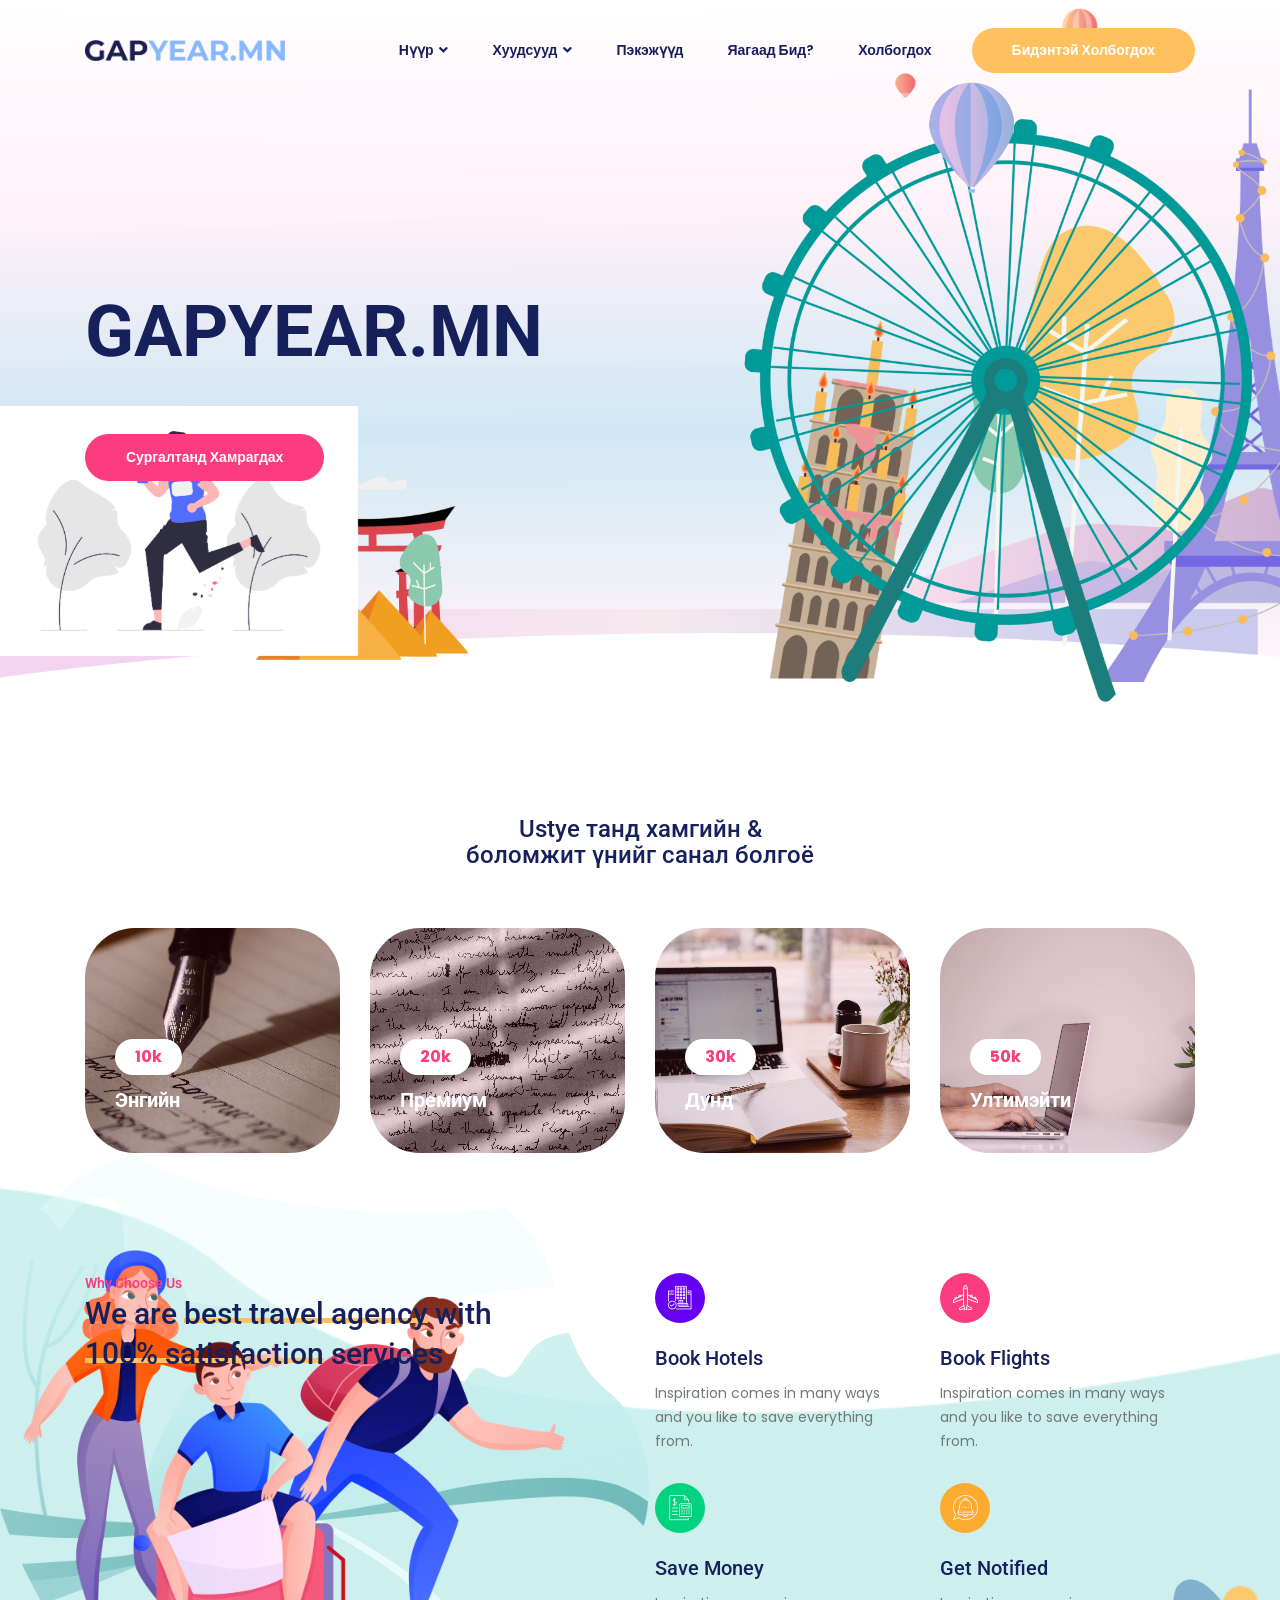
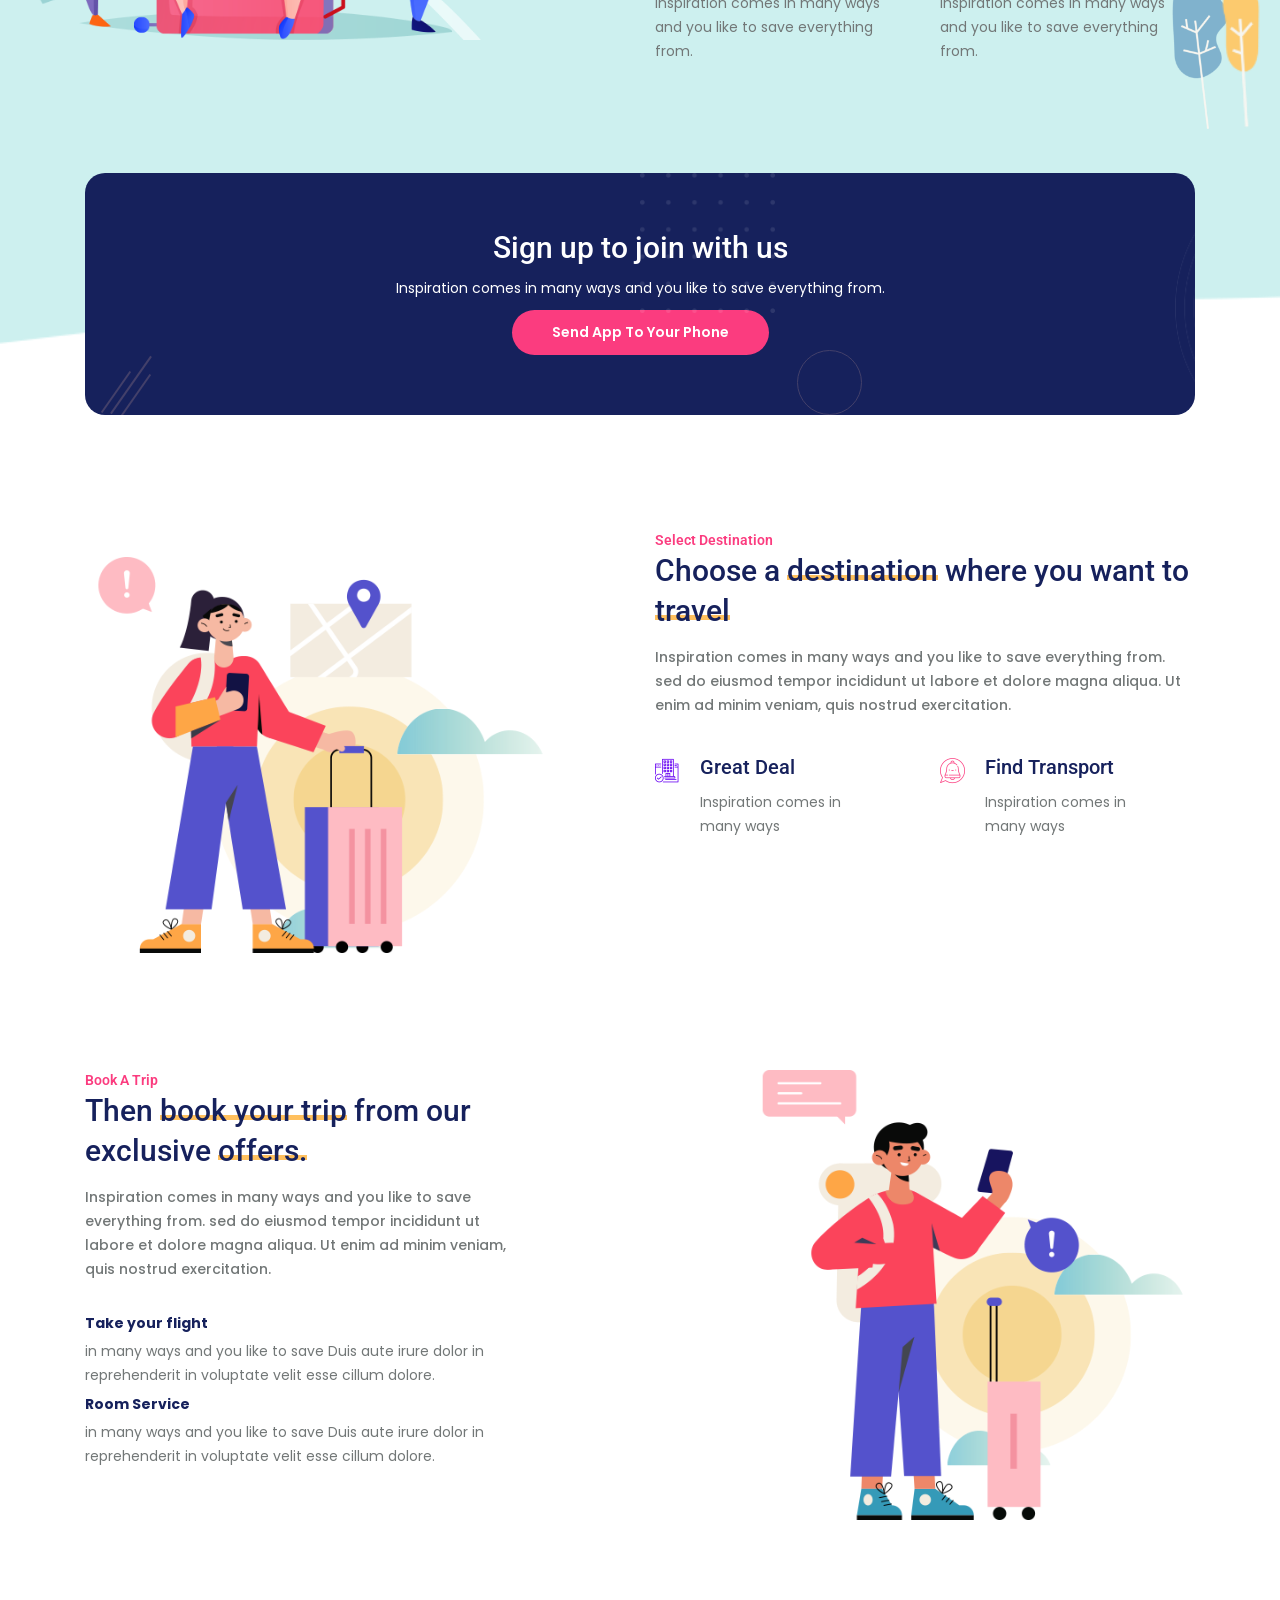
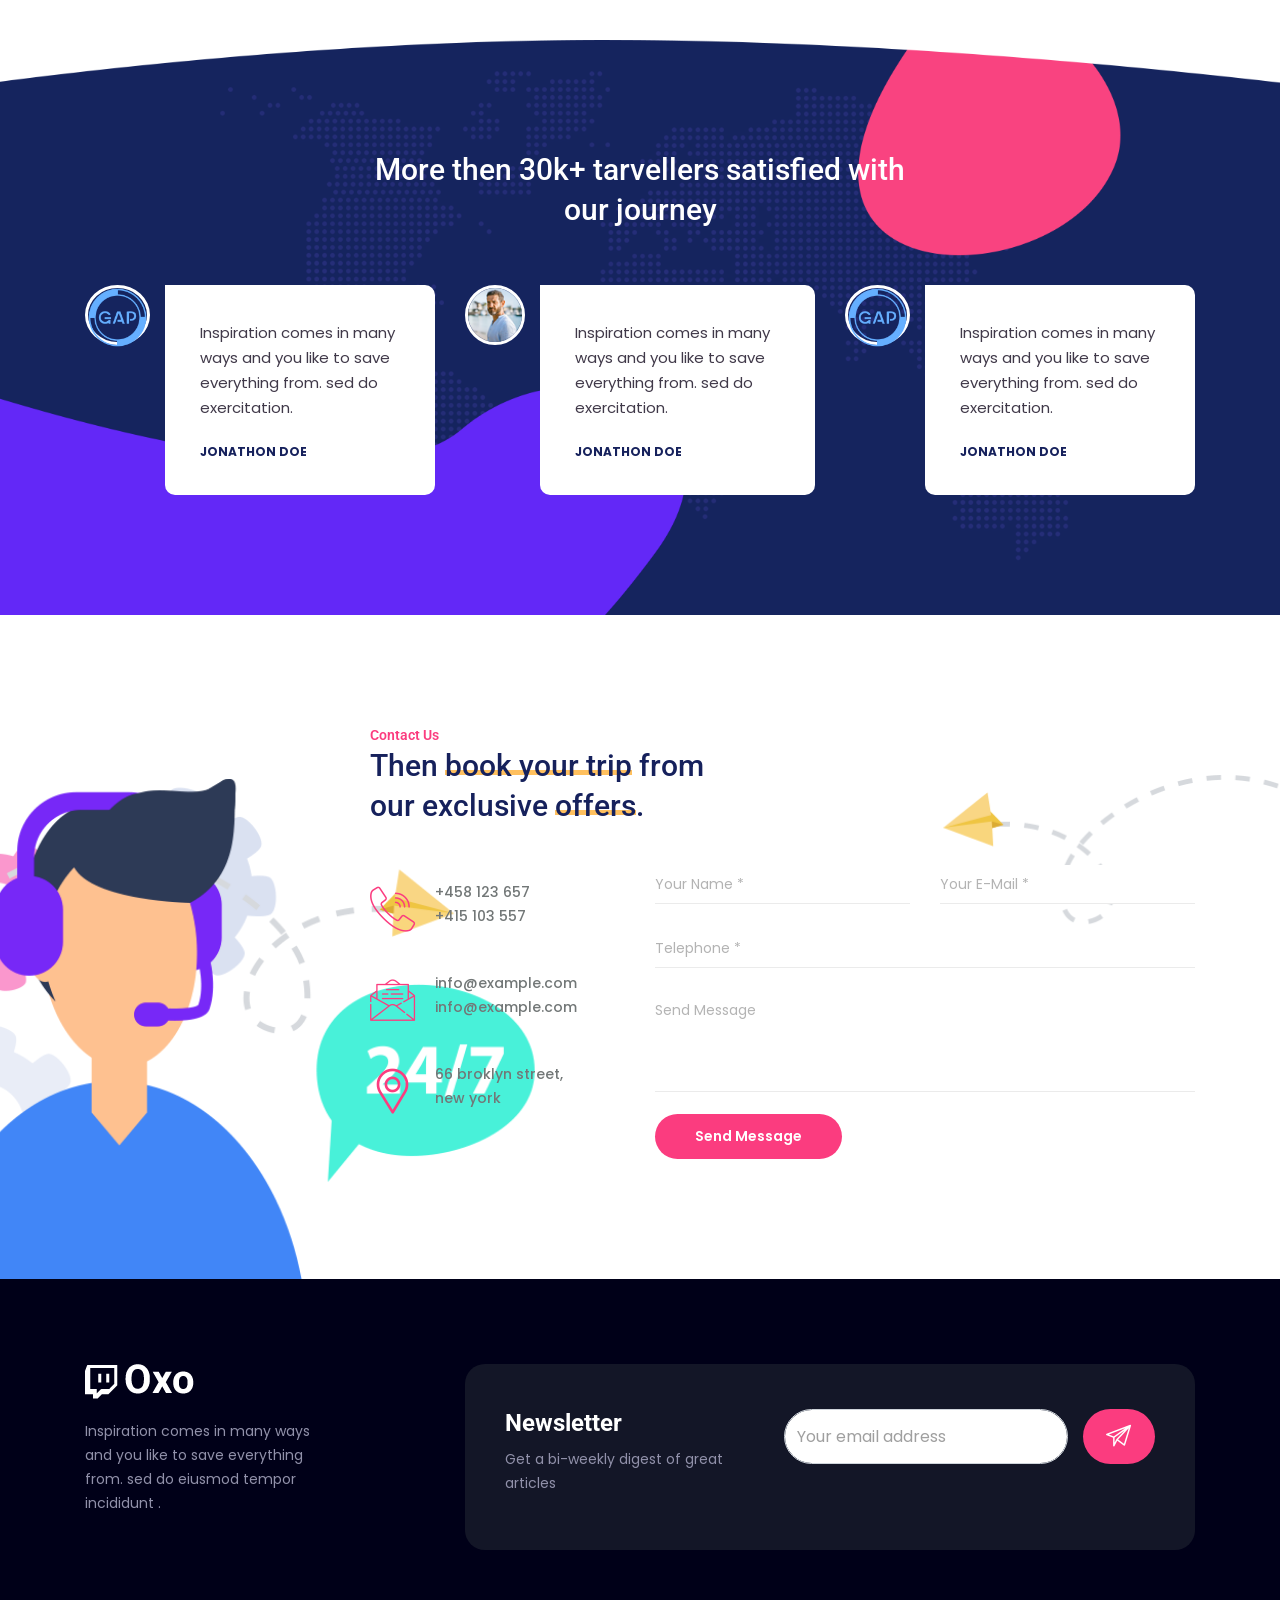
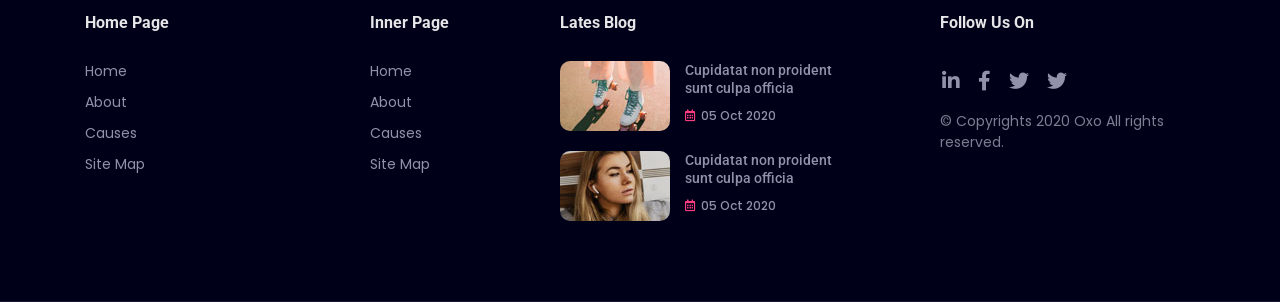
==== index.html @ 6118e688 "first" ====
<!DOCTYPE html>
<html lang="en">

<head>
    <meta charset="UTF-8">
    <meta name="viewport" content="width=device-width, initial-scale=1.0">
    <meta http-equiv="X-UA-Compatible" content="IE=edge" />
    <meta http-equiv="X-UA-Compatible" content="ie=edge">
    <title>GAP - GAPYEAR.MN</title>
    <!-- favicon -->
    <link rel=icon href=favicon.ico sizes="20x20" type="image/png">
    <!-- animate -->
    <link rel="stylesheet" href="assets/css/animate.css">
    <!-- bootstrap -->
    <link rel="stylesheet" href="assets/css/bootstrap.min.css">
    <!-- magnific popup -->
    <link rel="stylesheet" href="assets/css/magnific-popup.css">
    <!-- owl carousel -->
    <link rel="stylesheet" href="assets/css/owl.carousel.min.css">
    <!-- fontawesome -->
    <link rel="stylesheet" href="assets/css/font-awesome.min.css">
    <!-- flaticon -->
    <link rel="stylesheet" href="assets/css/flaticon.css">
    <!-- Hover CSS -->
    <link rel="stylesheet" href="assets/css/hover-min.css">
    <!-- Main Stylesheet -->
    <link rel="stylesheet" href="assets/css/style.css">
    <!-- responsive Stylesheet -->
    <link rel="stylesheet" href="assets/css/responsive.css">

</head>

<body>
    <!-- preloader area start -->
    <div class="preloader" id="preloader">
        <div class="preloader-inner">
            <div></div>
            <hr/>
        </div>
    </div>
    <!-- preloader area end -->
    <div class="header-style-01">
        <!-- support bar area end -->
        <nav class="navbar navbar-area navbar-expand-lg nav-style-02">
            <div class="container nav-container political-02">
                <div class="responsive-mobile-menu">
                    <div class="logo-wrapper">
                        <a href="index.html" class="logo">
                            <img src="assets/img/logo.png" alt="">
                        </a>
                    </div>
                    <button class="navbar-toggler" type="button" data-toggle="collapse" data-target="#bizcoxx_main_menu" aria-expanded="false" aria-label="Toggle navigation">
                        <span class="navbar-toggler-icon"></span>
                    </button>
                </div>
                <div class="collapse navbar-collapse" id="bizcoxx_main_menu">
                    <ul class="navbar-nav">
                        <li class="menu-item-has-children current-menu-item">
                            <a href="#">Нүүр</a>
                            <ul class="sub-menu">
                                <li><a href="index.html">Home 01</a></li>
                                <li><a href="index-2.html">Home 02</a></li>
                                <li><a href="index-3.html">Home 03</a></li>
                                <li><a href="index-4.html">Home 04</a></li>
                                <li><a href="index-5.html">Home 05</a></li>
                                <li><a href="index-6.html">Home 06</a></li>
                                <li><a href="index-7.html">Home 07</a></li>
                                <li><a href="index-8.html">Home 08</a></li>
                                <li><a href="index-9.html">Home 09</a></li>
                                <li><a href="index-10.html">Home 10</a></li>
                                <li><a href="index-11.html">Home 11</a></li>
                            </ul>
                        </li>
                        <li class="menu-item-has-children">
                            <a href="#">Хуудсууд</a>
                            <ul class="sub-menu">
                                <li><a href="about.html">Бидний тухай</a></li>
                                <li><a href="contact.html">Холбогдох</a></li>
                                <li><a href="service.html">Үйлчилгээ</a></li>
                                <li><a href="how-it-work.html">Яаж ажилладаг?</a></li>
                                <li><a href="faq.html">Асуултууд</a></li>
                                <li><a href="coming-soon.html">Тун удахгүй</a></li>
                            </ul>
                        </li>
                        <li><a href="#packages">Пэкэжүүд</a></li>
                        <li><a href="#why">Яагаад бид?</a></li>
                        <li><a href="#contact">Холбогдох</a></li>
                    </ul>
                </div>
                <div class="nav-right-content">
                    <div class="btn-wrapper">
                        <a href="#" class="boxed-btn reverse-color">Бидэнтэй холбогдох</a>
                    </div>
                </div>
            </div>
        </nav>
        <!-- navbar area end -->
    </div>
    <div class="header-area header-bg" style="background-image:url(assets/img/header-slider/01.png);">
        <div class="bg-img" style="background-image:url(assets/img/balloon/bike.png);"></div>
        <div class="bg-img-02" style="background-image:url(assets/img/balloon/balloon.png);"></div>
        <div class="bg-img-03" style="background-image:url(assets/img/balloon/balloon-03.png);"></div>
        <div class="bg-img-04" style="background-image:url(assets/img/balloon/balloon-02.png);"></div>
        <div class="bg-img-05" style="background-image:url(assets/img/leaf/leaf-01.png);"></div>
        <div class="bg-img-06" style="background-image:url(assets/img/leaf/leaf-02.png);"></div>
        <div class="bg-img-07" style="background-image:url(assets/img/leaf/leaf-04.png);"></div>
        <div class="bg-img-08" style="background-image:url(assets/img/leaf/leaf-03.png);"></div>
        <div class="bg-img-09" style="background-image:url(assets/img/leaf/leaf-05.png);"></div>
        <div class="bg-img-10" style="background-image:url(assets/img/leaf/leaf-06.png);"></div>
        <div class="bg-img-11" style="background-image:url(assets/img/balloon/cercle.png);"></div>
        <div class="container">
            <div class="row">
                <div class="col-lg-5">
                    <div class="header-inner">
                        <!-- header inner -->
                        <h1 class="title"> GAPYEAR.MN </h1>
                        <div class="btn-wrapper  desktop-left padding-top-30">
                            <a href="#" class="boxed-btn">Сургалтанд хамрагдах</a>
                        </div>
                    </div>
                    <!-- //.header inner -->
                </div>
            </div>
        </div>
    </div>
    <div id="packages" class="header-bottom-area padding-top-110">
        <div class="container">
            <div class="row justify-content-center">
                <div class="col-lg-4">
                    <div class="section-title desktop-center margin-bottom-60">
                        <span class="sub-title">  </span>
                        <h3 class="t    itle">Ustye <span>танд хамгийн</span> & боломжит  <span>үнийг</span> санал болгоё </h3>
                    </div>
                </div>
            </div>
            <div class="row">
                <div class="col-lg-3 col-md-6">
                    <div class="single-package-item water-effect bg-image" style="background-image: url(assets/img/package/01.jpg);">
                        <div class="content">
                            <div class="btn-wrapper">
                                <a href="#" class="boxed-btn">10k</a>
                            </div>
                            <h4 class="title"><a href="#">Энгийн</a></h4>
                        </div>
                    </div>
                </div>
                <div class="col-lg-3 col-md-6">
                    <div class="single-package-item water-effect bg-image" style="background-image: url(assets/img/package/02.jpg);">
                        <div class="content">
                            <div class="btn-wrapper">
                                <a href="#" class="boxed-btn">20k</a>
                            </div>
                            <h4 class="title"><a href="#">Премиум</a></h4>
                        </div>
                    </div>
                </div>
                <div class="col-lg-3 col-md-6">
                    <div class="single-package-item water-effect bg-image" style="background-image: url(assets/img/package/03.jpg);">
                        <div class="content">
                            <div class="btn-wrapper">
                                <a href="#" class="boxed-btn">30k</a>
                            </div>
                            <h4 class="title"><a href="#">Дунд</a></h4>
                        </div>
                    </div>
                </div>
                <div class="col-lg-3 col-md-6">
                    <div class="single-package-item water-effect bg-image" style="background-image: url(assets/img/package/04.jpg);">
                        <div class="content">
                            <div class="btn-wrapper">
                                <a href="#" class="boxed-btn">50k</a>
                            </div>
                            <h4 class="title"><a href="#">Ултимэйти</a></h4>
                        </div>
                    </div>
                </div>
            </div>
        </div>
    </div>
    <!-- Why Choose Us -->
    <div id="why" class="choose-us-area bg-image padding-top-90" style="background-image: url(assets/img/choose/bg.png);">
        <div class="bg-img" style="background-image: url(assets/img/choose/01.png);"></div>
        <div class="bg-img-02" style="background-image: url(assets/img/leaf/leaf-01.png);"></div>
        <div class="bg-img-03" style="background-image: url(assets/img/leaf/leaf-02.png);"></div>
        <div class="container">
            <div class="row">
                <div class="col-lg-5">
                    <div class="section-title padding-bottom-25">
                        <span class="sub-title">Why Choose Us</span>
                        <h4 class="title">We are <span>best travel agency</span> with <span>100% satisfaction</span> services </h4>
                    </div>
                </div>
                <div class="col-lg-6 offset-lg-1">
                    <div class="row">
                        <div class="col-lg-6 col-md-6 col-sm-6">
                            <div class="choose-single-item margin-bottom-30">
                                <div class="icon">
                                    <i class="flaticon-hotel"></i>
                                </div>
                                <div class="content">
                                    <h4 class="title">
                                        <a href="">Book Hotels</a>
                                    </h4>
                                    <p>Inspiration comes in many ways and you like to save everything from. </p>
                                </div>
                            </div>
                        </div>
                        <div class="col-lg-6 col-md-6 col-sm-6">
                            <div class="choose-single-item margin-bottom-30">
                                <div class="icon style-01">
                                    <i class="flaticon-plane"></i>
                                </div>
                                <div class="content">
                                    <h4 class="title">
                                        <a href="">Book Flights</a>
                                    </h4>
                                    <p>Inspiration comes in many ways and you like to save everything from. </p>
                                </div>
                            </div>
                        </div>
                        <div class="col-lg-6 col-md-6 col-sm-6">
                            <div class="choose-single-item margin-bottom-30">
                                <div class="icon style-02">
                                    <i class="flaticon-accounting"></i>
                                </div>
                                <div class="content">
                                    <h4 class="title">
                                        <a href="">Save Money</a>
                                    </h4>
                                    <p>Inspiration comes in many ways and you like to save everything from. </p>
                                </div>
                            </div>
                        </div>
                        <div class="col-lg-6 col-md-6 col-sm-6">
                            <div class="choose-single-item margin-bottom-30">
                                <div class="icon style-03">
                                    <i class="flaticon-notification"></i>
                                </div>
                                <div class="content">
                                    <h4 class="title">
                                        <a href="">Get Notified</a>
                                    </h4>
                                    <p>Inspiration comes in many ways and you like to save everything from. </p>
                                </div>
                            </div>
                        </div>
                    </div>
                </div>
            </div>
        </div>
        <div class="call-to-action-area padding-top-80 bg-image">
            <div class="container">
                <div class="row">
                    <div class="col-lg-12 col-md-12">
                        <div class="call-to-action-inner">
                            <div class="line-area">
                                <span class="line-one"></span>
                                <span class="line-two"></span>
                                <span class="line-three"></span>
                            </div>
                            <span class="bubble"></span>
                            <div class="action-bg-img" style="background-image: url(assets/img/call-to-action/animation/dot.png);"></div>
                            <div class="action-bg-img-02" style="background-image: url(assets/img/call-to-action/animation/cricle.png);"></div>
                            <h2 class="title">Sign up to join with us</h2>
                            <p class="subtitle">Inspiration comes in many ways and you like to save everything from.</p>
                            <div class="btn-wrapper desktop-center">
                                <a href="#" class="boxed-btn">Send App to Your Phone</a>
                            </div>
                        </div>
                    </div>
                </div>
            </div>
        </div>
    </div>
    <!--Destination Us -->
    <div class="destination-area padding-bottom-90 padding-top-115">
        <div class="container">
            <div class="row">
                <div class="col-lg-5">
                    <div class="destination-img wow animate__animated animate__backInUp bg-image" data-parallax='{"x": 100, "y": 0}' style="background-image: url(assets/img/bg/01.png);"></div>
                </div>
                <div class="col-lg-6 offset-lg-1">
                    <div class="section-title padding-bottom-25">
                        <span class="sub-title">Select Destination</span>
                        <h4 class="title">Choose a <span>destination</span> where you want to <span>travel</span></h4>
                        <p>Inspiration comes in many ways and you like to save everything from. sed do eiusmod tempor incididunt ut labore et dolore magna aliqua. Ut enim ad minim veniam, quis nostrud exercitation.</p>
                    </div>
                    <div class="row">
                        <div class="col-lg-6 col-md-6 col-sm-6">
                            <div class="destination-single-item margin-bottom-30">
                                <div class="icon">
                                    <i class="flaticon-hotel"></i>
                                </div>
                                <div class="content">
                                    <h4 class="title">
                                        <a href="">Great Deal</a>
                                    </h4>
                                    <p>Inspiration comes in many ways</p>
                                </div>
                            </div>
                        </div>
                        <div class="col-lg-6 col-md-6 col-sm-6">
                            <div class="destination-single-item margin-bottom-30">
                                <div class="icon style-01">
                                    <i class="flaticon-notification"></i>
                                </div>
                                <div class="content">
                                    <h4 class="title">
                                        <a href="">Find Transport</a>
                                    </h4>
                                    <p>Inspiration comes in many ways</p>
                                </div>
                            </div>
                        </div>
                    </div>
                </div>
            </div>
        </div>
    </div>
    <!--Book A Trip-->
    <div class="trip-area padding-bottom-120">
        <div class="container">
            <div class="row">
                <div class="col-lg-5">
                    <div class="section-title padding-bottom-25">
                        <span class="sub-title">Book A Trip</span>
                        <h4 class="title">Then <span>book your trip</span> from our exclusive <span>offers.</span></h4>
                        <p>Inspiration comes in many ways and you like to save everything from. sed do eiusmod tempor incididunt ut labore et dolore magna aliqua. Ut enim ad minim veniam, quis nostrud exercitation.</p>
                    </div>
                    <div class="content">
                        <h3 class="sub-title">Take your flight </h3>
                        <p>in many ways and you like to save Duis aute irure dolor in reprehenderit in voluptate velit esse cillum dolore.</p>
                        <h3 class="sub-title">Room Service</h3>
                        <p>in many ways and you like to save Duis aute irure dolor in reprehenderit in voluptate velit esse cillum dolore.</p>
                    </div>
                </div>
                <div class="col-lg-6 offset-lg-1">
                    <div class="trip-img wow animate__animated animate__backInDown bg-image" data-parallax='{"x": -100, "y": 0}' style="background-image: url(assets/img/bg/02.png);"></div>
                </div>
            </div>
        </div>
    </div>
    <!-- testimonial area start  -->
    <section class="testimonial-area bg-image padding-top-110 padding-bottom-120" style="background-image: url(assets/img/testimonial/01.png);">
        <div class="container">
            <div class="row justify-content-center">
                <div class="col-xl-6 col-lg-8">
                    <div class="section-title desktop-center white margin-bottom-55">
                        <h3 class="title">More then 30k+ tarvellers satisfied with our journey</h3>
                    </div>
                </div>
            </div>
            <div class="row">
                <div class="col-lg-12">
                    <div class="testimonial-carousel-area">
                        <div class="testimonial-carousel">
                            <div class="single-testimonial-item">
                                <div class="thumb bg-image">
                                    <img src="assets/img/testimonial/03.png" alt="">
                                </div>
                                <div class="content">
                                    <p class="description">Inspiration comes in many ways and you like to save everything from. sed do exercitation.</p>
                                    <div class="author-details">
                                        <div class="author-meta">
                                            <h4 class="title">Jonathon Doe</h4>
                                        </div>
                                    </div>
                                </div>
                            </div>
                            <div class="single-testimonial-item">
                                <div class="thumb bg-image">
                                    <img src="assets/img/testimonial/04.png" alt="">
                                </div>
                                <div class="content">
                                    <p class="description">Inspiration comes in many ways and you like to save everything from. sed do exercitation.</p>
                                    <div class="author-details">
                                        <div class="author-meta">
                                            <h4 class="title">Jonathon Doe</h4>
                                        </div>
                                    </div>
                                </div>
                            </div>
                            <div class="single-testimonial-item">
                                <div class="thumb bg-image">
                                    <img src="assets/img/testimonial/05.png" alt="">
                                </div>
                                <div class="content">
                                    <p class="description">Inspiration comes in many ways and you like to save everything from. sed do exercitation.</p>
                                    <div class="author-details">
                                        <div class="author-meta">
                                            <h4 class="title">Jonathon Doe</h4>
                                        </div>
                                    </div>
                                </div>
                            </div>
                            <div class="single-testimonial-item">
                                <div class="thumb bg-image">
                                    <img src="assets/img/testimonial/04.png" alt="">
                                </div>
                                <div class="content">
                                    <p class="description">Inspiration comes in many ways and you like to save everything from. sed do exercitation.</p>
                                    <div class="author-details">
                                        <div class="author-meta">
                                            <h4 class="title">Jonathon Doe</h4>
                                        </div>
                                    </div>
                                </div>
                            </div>
                        </div>
                    </div>
                </div>
            </div>
        </div>
    </section>
    <!-- testimonial area end -->
    <!-- Contact Area -->
    <div id="contact" class="contact-area padding-bottom-120 padding-top-110">
        <div class="bg-image" data-parallax='{"x": -50, "y": 0}' style="background-image: url(assets/img/contact/01.png);"></div>
        <div class="bg-image-02" data-parallax='{"x": 50, "y": 0}' style="background-image: url(assets/img/contact/02.png);"></div>
        <div class="container">
            <div class="row">
                <div class="col-lg-4 offset-lg-3">
                    <div class="section-title padding-bottom-25">
                        <span class="sub-title">Contact Us</span>
                        <h4 class="title">Then <span>book your trip</span> from our exclusive <span>offers</span>. </h4>
                    </div>
                </div>
            </div>
            <div class="row">
                <div class="col-lg-3 offset-lg-3 col-md-4">
                    <div class="content-area">
                        <div class="single-contact-item">
                            <div class="icon">
                                <i class="flaticon-call"></i>
                            </div>
                            <div class="content">
                                <p class="details">+458 123 657 <br> +415 103 557</p>
                            </div>
                        </div>
                        <div class="single-contact-item">
                            <div class="icon">
                                <i class="flaticon-open"></i>
                            </div>
                            <div class="content">
                                <p class="details">info@example.com <br> info@example.com</p>
                            </div>
                        </div>
                        <div class="single-contact-item">
                            <div class="icon">
                                <i class="flaticon-placeholder"></i>
                            </div>
                            <div class="content">
                                <p class="details">66 broklyn street, <br> new york</p>
                            </div>
                        </div>
                    </div>
                </div>
                <div class="col-lg-6 col-md-8">
                    <div class="contact-form">
                        <form action="contact.php" id="contact_page_form" class="contact-page-form style-01" method="post">
                            <div class="row">
                                <div class="col-md-6">
                                    <div class="form-group">
                                        <input type="text" name="name" placeholder="Your Name *" class="form-control" required="" aria-required="true">
                                    </div>
                                </div>
                                <div class="col-md-6">
                                    <div class="form-group">
                                        <input type="text" name="email" placeholder="Your E-Mail *" class="form-control" required="" aria-required="true">
                                    </div>
                                </div>
                                <div class="col-md-12">
                                    <div class="form-group">
                                        <input type="text" name="phone" placeholder="Telephone *" class="form-control" required="" aria-required="true">
                                    </div>
                                </div>
                                <div class="col-md-12">
                                    <div class="form-group">
                                        <textarea name="message" id="msg" cols="1" rows="4" placeholder="Send Message"></textarea>
                                    </div>
                                </div>
                                <div class="col-md-12">
                                    <div class="btn-wrapper">
                                        <input type="submit" value="Send Message" class="boxed-btn">
                                    </div>
                                </div>
                            </div>
                        </form>
                    </div>
                </div>
            </div>
        </div>
    </div>
    <!-- footer area start -->
    <footer class="footer-area">
        <div class="footer-top bg-black bg-image padding-top-85 padding-bottom-50">
            <div class="container">
                <div class="footer-top-border padding-bottom-30">
                    <div class="row">
                        <div class="col-lg-3 col-md-4">
                            <div class="footer-widget widget">
                                <div class="about_us_widget">
                                    <a href="index.html" class="footer-logo"> <img src="assets/img/logo-02.png" alt="footer logo"></a>
                                    <p>Inspiration comes in many ways and you like to save everything from. sed do eiusmod tempor incididunt .</p>
                                </div>
                            </div>
                        </div>
                        <div class="col-lg-8 offset-lg-1 col-md-8">
                            <div class="footer-widget widget widget_subscribe">
                                <div class="header-content">
                                    <h4 class="title">Newsletter</h4>
                                    <p>Get a bi-weekly digest of great articles</p>
                                </div>
                                <form class="subscribe-form" action="index.html">
                                    <div class="form-group">
                                        <input type="text" class="form-control" placeholder="Your email address">
                                    </div>
                                    <button type="submit" class="submit-btn"><i class="flaticon-send"></i></button>
                                </form>
                            </div>
                        </div>
                    </div>
                </div>
                <div class="row">
                    <div class="col-lg-3 col-md-6 col-sm-6">
                        <div class="footer-widget widget widget_nav_menu">
                            <h4 class="widget-title">Home Page</h4>
                            <ul>
                                <li><a href="#">Home</a></li>
                                <li><a href="#">About</a></li>
                                <li><a href="#">Causes</a></li>
                                <li><a href="#">Site Map</a></li>
                            </ul>
                        </div>
                    </div>
                    <div class="col-lg-2 col-md-6 col-sm-6">
                        <div class="footer-widget widget widget_nav_menu">
                            <h4 class="widget-title">inner Page</h4>
                            <ul>
                                <li><a href="#">Home</a></li>
                                <li><a href="#">About</a></li>
                                <li><a href="#">Causes</a></li>
                                <li><a href="#">Site Map</a></li>
                            </ul>
                        </div>
                    </div>
                    <div class="col-lg-4 col-md-6 col-sm-6">
                        <div class="footer-widget widget widget_nav_menu">
                            <h4 class="widget-title">Lates Blog</h4>
                            <ul class="recent_post_item">
                                <li class="single-recent-post-item">
                                    <div class="thumb">
                                        <img src="assets/img/popular-post/01.jpg" alt="recent post">
                                    </div>
                                    <div class="content">
                                        <h4 class="title"><a href="#">Cupidatat non proident sunt culpa officia</a></h4>
                                        <span class="time"><i class="far fa-calendar-alt"></i>05 Oct 2020</span>
                                    </div>
                                </li>
                                <li class="single-recent-post-item">
                                    <div class="thumb">
                                        <img src="assets/img/popular-post/02.jpg" alt="recent post">
                                    </div>
                                    <div class="content">
                                        <h4 class="title"><a href="#">Cupidatat non proident sunt culpa officia</a></h4>
                                        <span class="time"><i class="far fa-calendar-alt"></i>05 Oct 2020</span>
                                    </div>
                                </li>
                            </ul>
                        </div>
                    </div>
                    <div class="col-lg-3 col-md-6 col-sm-6">
                        <div class="footer-widget widget widget_nav_menu">
                            <h4 class="widget-title">Follow us on</h4>
                            <ul class="social_share margin-top-20">
                                <li><a href="#"><i class="fab fa-linkedin-in"></i></a></li>
                                <li><a href="#"><i class="fab fa-facebook-f"></i></a></li>
                                <li><a href="#"><i class="fab fa-twitter"></i></a></li>
                                <li><a href="#"><i class="fab fa-twitter"></i></a></li>
                            </ul>
                            <div class="copyright-area-inner">
                                © Copyrights 2020 Oxo All rights reserved.
                            </div>
                        </div>
                    </div>
                </div>
            </div>
        </div>
    </footer>
    <!-- footer area end -->



    <!-- back to top area start -->
    <div class="back-to-top">
        <span class="back-top"><i class="fa fa-angle-up"></i></span>
    </div>
    <!-- back to top area end -->


    <!-- jquery -->
    <script src="assets/js/jquery-2.2.4.min.js"></script>
    <!-- bootstrap -->
    <script src="assets/js/bootstrap.min.js"></script>
    <!-- magnific popup -->
    <script src="assets/js/jquery.magnific-popup.js"></script>
    <!-- wow -->
    <script src="assets/js/wow.min.js"></script>
    <!-- owl carousel -->
    <script src="assets/js/owl.carousel.min.js"></script>
    <!-- waypoint -->
    <script src="assets/js/waypoints.min.js"></script>
    <!-- counterup -->
    <script src="assets/js/jquery.counterup.min.js"></script>
    <!-- Water effect -->
    <script src="assets/js/jquery.ripples-min.js"></script>
    <!-- imageloaded -->
    <script src="assets/js/imagesloaded.pkgd.min.js"></script>
    <!-- isotope -->
    <script src="assets/js/isotope.pkgd.min.js"></script>
    <!-- Parallax Js -->
    <script src="assets/js/parallax.js"></script>
    <!-- Mail Validation -->
    <script src="assets/js/mail-validation.js"></script>
    <!-- Contact js -->
    <script src="assets/js/contact.js"></script>
    <!-- main js -->
    <script src="assets/js/main.js"></script>

</body>

</html>
---- assets/css/flaticon.css ----
/*
  	Flaticon icon font: Flaticon
  	Creation date: 25/08/2019 15:18
  	*/
	
	@font-face {
	    font-family: "Flaticon";
	    src: url("../fonts/Flaticon.eot");
	    src: url("../fonts/Flaticon.eot?#iefix") format("embedded-opentype"), url("../fonts/Flaticon.woff2") format("woff2"), url("../fonts/Flaticon.woff") format("woff"), url("../fonts/Flaticon.ttf") format("truetype"), url("../fonts/Flaticon.svg#Flaticon") format("svg");
	    font-weight: normal;
	    font-style: normal;
	}
	
	@media screen and (-webkit-min-device-pixel-ratio:0) {
	    @font-face {
	        font-family: "Flaticon";
	        src: url("../fonts/Flaticon.svg#Flaticon") format("svg");
	    }
	}
	
	[class^="flaticon-"]:before,
	[class*=" flaticon-"]:before,
	[class^="flaticon-"]:after,
	[class*=" flaticon-"]:after {
	    font-family: Flaticon;
	    font-style: normal;
	}
	
	.flaticon-right-quotation-mark:before {
	    content: "\f100";
	}
	
	.flaticon-quote-left:before {
	    content: "\f101";
	}
	
	.flaticon-android-logo:before {
	    content: "\f102";
	}
	
	.flaticon-speedometer:before {
	    content: "\f103";
	}
	
	.flaticon-left-quote:before {
	    content: "\f104";
	}
	
	.flaticon-user:before {
	    content: "\f105";
	}
	
	.flaticon-bar-chart:before {
	    content: "\f106";
	}
	
	.flaticon-speech-bubble:before {
	    content: "\f107";
	}
	
	.flaticon-pencil:before {
	    content: "\f108";
	}
	
	.flaticon-user-1:before {
	    content: "\f109";
	}
	
	.flaticon-trash:before {
	    content: "\f10a";
	}
	
	.flaticon-clock:before {
	    content: "\f10b";
	}
	
	.flaticon-mouse:before {
	    content: "\f10c";
	}
	
	.flaticon-folder:before {
	    content: "\f10d";
	}
	
	.flaticon-volume:before {
	    content: "\f10e";
	}
	
	.flaticon-sitemap:before {
	    content: "\f10f";
	}
	
	.flaticon-shuffle:before {
	    content: "\f110";
	}
	
	.flaticon-levels:before {
	    content: "\f111";
	}
	
	.flaticon-screen:before {
	    content: "\f112";
	}
	
	.flaticon-switch:before {
	    content: "\f113";
	}
	
	.flaticon-sledge:before {
	    content: "\f114";
	}
	
	.flaticon-basketball:before {
	    content: "\f115";
	}
	
	.flaticon-cloud-computing:before {
	    content: "\f116";
	}
	
	.flaticon-next:before {
	    content: "\f117";
	}
	
	.flaticon-speech-bubble-1:before {
	    content: "\f118";
	}
	
	.flaticon-upload:before {
	    content: "\f119";
	}
	
	.flaticon-upload-1:before {
	    content: "\f11a";
	}
	
	.flaticon-power-button:before {
	    content: "\f11b";
	}
	
	.flaticon-download:before {
	    content: "\f11c";
	}
	
	.flaticon-upload-2:before {
	    content: "\f11d";
	}
	
	.flaticon-switch-1:before {
	    content: "\f11e";
	}
	
	.flaticon-mail:before {
	    content: "\f11f";
	}
	
	.flaticon-mail-1:before {
	    content: "\f120";
	}
	
	.flaticon-computer:before {
	    content: "\f121";
	}
	
	.flaticon-computer-1:before {
	    content: "\f122";
	}
	
	.flaticon-tools-and-utensils:before {
	    content: "\f123";
	}
	
	.flaticon-pin:before {
	    content: "\f124";
	}
	
	.flaticon-stars:before {
	    content: "\f125";
	}
	
	.flaticon-monitor:before {
	    content: "\f126";
	}
	
	.flaticon-notepad:before {
	    content: "\f127";
	}
	
	.flaticon-clipboards:before {
	    content: "\f128";
	}
	
	.flaticon-clipboards-1:before {
	    content: "\f129";
	}
	
	.flaticon-padlock:before {
	    content: "\f12a";
	}
	
	.flaticon-android:before {
	    content: "\f12b";
	}
	
	.flaticon-placeholder:before {
	    content: "\f12c";
	}
	
	.flaticon-clean:before {
	    content: "\f12d";
	}
	
	.flaticon-plane:before {
	    content: "\f12e";
	}
	
	.flaticon-apple:before {
	    content: "\f12f";
	}
	
	.flaticon-padlock-1:before {
	    content: "\f130";
	}
	
	.flaticon-followers:before {
	    content: "\f131";
	}
	
	.flaticon-loupe:before {
	    content: "\f132";
	}
	
	.flaticon-collaboration:before {
	    content: "\f133";
	}
	
	.flaticon-shopping-cart:before {
	    content: "\f134";
	}
	
	.flaticon-email:before {
	    content: "\f135";
	}
	
	.flaticon-pills:before {
	    content: "\f136";
	}
	
	.flaticon-padlock-2:before {
	    content: "\f137";
	}
	
	.flaticon-notification:before {
	    content: "\f138";
	}
	
	.flaticon-prescription:before {
	    content: "\f139";
	}
	
	.flaticon-share:before {
	    content: "\f13a";
	}
	
	.flaticon-email-1:before {
	    content: "\f13b";
	}
	
	.flaticon-paper-plane:before {
	    content: "\f13c";
	}
	
	.flaticon-smartphone:before {
	    content: "\f13d";
	}
	
	.flaticon-graduation-hat:before {
	    content: "\f13e";
	}
	
	.flaticon-heart-beat:before {
	    content: "\f13f";
	}
	
	.flaticon-call:before {
	    content: "\f140";
	}
	
	.flaticon-attach:before {
	    content: "\f141";
	}
	
	.flaticon-cardiology:before {
	    content: "\f142";
	}
	
	.flaticon-bell-ring:before {
	    content: "\f143";
	}
	
	.flaticon-air-freight:before {
	    content: "\f144";
	}
	
	.flaticon-search:before {
	    content: "\f145";
	}
	
	.flaticon-edit:before {
	    content: "\f146";
	}
	
	.flaticon-privacy:before {
	    content: "\f147";
	}
	
	.flaticon-shopping-cart-1:before {
	    content: "\f148";
	}
	
	.flaticon-speedometer-1:before {
	    content: "\f149";
	}
	
	.flaticon-clipboard:before {
	    content: "\f14a";
	}
	
	.flaticon-apple-1:before {
	    content: "\f14b";
	}
	
	.flaticon-gallery:before {
	    content: "\f14c";
	}
	
	.flaticon-save-money:before {
	    content: "\f14d";
	}
	
	.flaticon-share-1:before {
	    content: "\f14e";
	}
	
	.flaticon-star:before {
	    content: "\f14f";
	}
	
	.flaticon-hotel:before {
	    content: "\f150";
	}
	
	.flaticon-clock-1:before {
	    content: "\f151";
	}
	
	.flaticon-export:before {
	    content: "\f152";
	}
	
	.flaticon-notification-1:before {
	    content: "\f153";
	}
	
	.flaticon-smartphone-1:before {
	    content: "\f154";
	}
	
	.flaticon-fast-delivery:before {
	    content: "\f155";
	}
	
	.flaticon-mobile:before {
	    content: "\f156";
	}
	
	.flaticon-contract:before {
	    content: "\f157";
	}
	
	.flaticon-accounting:before {
	    content: "\f158";
	}
	
	.flaticon-notebook:before {
	    content: "\f159";
	}
	
	.flaticon-verify:before {
	    content: "\f15a";
	}
	
	.flaticon-feedback:before {
	    content: "\f15b";
	}
	
	.flaticon-sticky-notes:before {
	    content: "\f15c";
	}
	
	.flaticon-favourite:before {
	    content: "\f15d";
	}
	
	.flaticon-graduate:before {
	    content: "\f15e";
	}
	
	.flaticon-student:before {
	    content: "\f15f";
	}
	
	.flaticon-send:before {
	    content: "\f160";
	}
	
	.flaticon-greeting:before {
	    content: "\f161";
	}
	
	.flaticon-graduated:before {
	    content: "\f162";
	}
	
	.flaticon-open:before {
	    content: "\f163";
	}
	
	.flaticon-monitor-1:before {
	    content: "\f164";
	}
	
	.flaticon-notification-2:before {
	    content: "\f165";
	}
	
	.flaticon-notifications:before {
	    content: "\f166";
	}
---- assets/css/style.css ----
@charset "UTF-8";
/*
Theme Name: Bausins
Theme URI: 
Author: 
Author URI: 
Description: Bausins is a business website template
Version: 1.0.0
*/
/*--------------------------------------------------------------
>>> TABLE OF CONTENTS:
----------------------------------------------------------------

# Typography
# Normalize
# Accessibility
# Globals
# Alignments
# Clearings
# Posts and pages
# Captions
# Galleries
# Unit test
# guterberg
# Gutenberg	Default Style
# Block Color Palette Colors
# Sections
    ## Breadcrumb
    ## Comments
    ## Widgets
    ## Nav Bar
    ## Info Bar
    ## Header
    ## Header Bottom Area
    ## Footer Area
    ## Error 404 Area
    ## Why us Area
    ## Highly Skilled Area
    ## Call TO Action Area
    ## Testimonial Area
    ## Top Lawyer Style 02
    ## Counterup Area
    ## Case Category Area
    ## Legal Support Area
    ## Practice Details Area
    ## Attorney Details Area

# Elements
    ## Back Top
    ## Preloader
    ## Video Popup
    ## Button
    ## Blog
    ## Accordion
    ## contact Info Item
    ## Quote block with sign
    ## Counterup Item
    ## Video With Image
    ## Video Play Button
    ## Why Us Item
    ## Section Title
    ## What we cover item
    ## Icon Box Item
    ## Testimonial Item
    ## Case Categories Item
    ## Quote With Image
    ## Price Plan Item

--------------------------------------------------------------*/
/*-----------------
    # Typography
-----------------*/
@import url("https://fonts.googleapis.com/css2?family=Open+Sans:ital,wght@0,400;0,600;0,700;0,800;1,400;1,600;1,700;1,800&display=swap");
@import url("https://fonts.googleapis.com/css2?family=Poppins:ital,wght@0,400;0,500;0,600;0,700;0,800;0,900;1,400;1,500;1,600;1,700;1,800;1,900&family=Roboto:ital,wght@0,400;0,500;0,700;0,900;1,400;1,500;1,700;1,900&display=swap");
/*--------------------------------------------------------------
# Normalize
--------------------------------------------------------------*/
:root {
  --main-color-one: #16215c;
  --main-color-two: #ffc05e;
  --secondary-color: #fb3c7f;
  --heading-color: #16215c;
  --paragraph-color: #727777;
  --heading-font: "Roboto", sans-serif;
  --heading-font-02: "Open Sans", sans-serif;
  --body-font: "Poppins", sans-serif;
}

html {
  -webkit-text-size-adjust: 100%;
  -ms-text-size-adjust: 100%;
  overflow-x: hidden;
  font-family: var(--body-font);
}

* {
  box-sizing: border-box;
  outline: none;
  -moz-osx-font-smoothing: grayscale;
  /* Firefox */
  -webkit-font-smoothing: antialiased;
  /* WebKit  */
}

body {
  margin: 0;
  color: var(--paragraph-color);
  overflow-x: hidden;
  font-family: var(--body-font);
  font-size: 14px;
}

::-webkit-scrollbar {
  width: 5px;
}

::-webkit-scrollbar-thumb {
  background-image: linear-gradient(125deg, #fb3c7f 0%, #ffc05e 100%);
  border-radius: 10px;
}

h1 {
  font-size: 48px;
  line-height: 1.0833333333;
}

h2 {
  font-size: 36px;
  line-height: 1.4444444444;
}

h3 {
  font-size: 24px;
  line-height: 1.0833333333;
}

h4 {
  font-size: 20px;
  line-height: 1.2380952381;
}

h1,
h2,
h3,
h4,
h5,
h6 {
  color: var(--heading-color);
  font-family: var(--heading-font);
}

p {
  color: var(--paragraph-color);
  -webkit-hyphens: auto;
  hyphens: auto;
  margin-bottom: 10px;
  line-height: 24px;
}

a {
  color: inherit;
  text-decoration: none;
  color: var(--paragraph-color);
}

a,
a:hover,
a:focus,
a:active {
  text-decoration: none;
  outline: none;
  color: inherit;
}

pre {
  word-break: break-word;
}

a i {
  padding: 0 2px;
}

img {
  max-width: 100%;
}

ol {
  counter-reset: counter;
  padding-left: 0;
}

ol li {
  list-style: none;
  margin-bottom: 1rem;
}

ol li:before {
  counter-increment: counter;
  content: counter(counter);
  font-weight: 500;
  margin-right: 10px;
}

/*input and button type focus outline disable*/
input[type=text]:focus,
input[type=email]:focus,
input[type=url]:focus,
input[type=password]:focus,
input[type=search]:focus,
input[type=tel]:focus,
input[type=number]:focus,
textarea:focus,
input[type=button]:focus,
input[type=reset]:focus,
input[type=submit]:focus,
select:focus {
  outline: none;
  box-shadow: none;
  border: 1px solid #ddd;
}

code {
  color: #faa603;
}

.dark-bg {
  background-color: #111d5c;
}

.section-bg-1 {
  background-color: #f4f7fc;
}

.check-list-02 {
  margin: 0;
  padding: 0;
  list-style: none;
}
.check-list-02 li {
  display: block;
  padding-left: 20px;
  position: relative;
  z-index: 0;
}
.check-list-02 li:after {
  position: absolute;
  left: 0;
  top: 0;
  font-family: "fontawesome";
  content: "";
  color: var(--main-color-one);
}

.error {
  color: #dc3545 !important;
}

.check-list {
  margin: 0;
  padding: 0;
  list-style: none;
}
.check-list li {
  display: block;
  padding-left: 20px;
  position: relative;
  z-index: 0;
}
.check-list li:after {
  position: absolute;
  left: 0;
  top: 0;
  font-family: "fontawesome";
  content: "";
  color: var(--main-color-one);
}

.site-main .comment-navigation,
.site-main .posts-navigation,
.site-main .post-navigation {
  clear: both;
}

.comment-navigation .nav-previous,
.posts-navigation .nav-previous,
.post-navigation .nav-previous {
  float: left;
  width: 50%;
}

.comment-navigation .nav-next,
.posts-navigation .nav-next,
.post-navigation .nav-next {
  float: right;
  text-align: right;
  width: 50%;
}

.comment-navigation .nav-previous > a,
.posts-navigation .nav-previous > a,
.post-navigation .nav-previous > a,
.comment-navigation .nav-next > a,
.posts-navigation .nav-next > a,
.post-navigation .nav-next > a {
  transition: 0.3s ease-in;
}

.comment-navigation .nav-previous:hover > a,
.posts-navigation .nav-previous:hover > a,
.post-navigation .nav-previous:hover > a,
.comment-navigation .nav-next:hover > a,
.posts-navigation .nav-next:hover > a,
.post-navigation .nav-next:hover > a {
  color: var(--main-color-one);
}

/*--------------------------------------------------------------
# Accessibility
--------------------------------------------------------------*/
/* Text meant only for screen readers. */
.screen-reader-text {
  border: 0;
  clip: rect(1px, 1px, 1px, 1px);
  -webkit-clip-path: inset(50%);
          clip-path: inset(50%);
  height: 1px;
  margin: -1px;
  overflow: hidden;
  padding: 0;
  position: absolute !important;
  width: 1px;
  word-wrap: normal !important;
  /* Many screen reader and browser combinations announce broken words as they would appear visually. */
}

.screen-reader-text:focus {
  background-color: #f1f1f1;
  border-radius: 3px;
  box-shadow: 0 0 2px 2px rgba(0, 0, 0, 0.6);
  clip: auto !important;
  -webkit-clip-path: none;
          clip-path: none;
  color: #21759b;
  display: block;
  font-size: 14px;
  font-size: 0.875rem;
  font-weight: bold;
  height: auto;
  left: 5px;
  line-height: normal;
  padding: 15px 23px 14px;
  text-decoration: none;
  top: 5px;
  width: auto;
  z-index: 100000;
  /* Above WP toolbar. */
}

/* Do not show the outline on the skip link target. */
#content[tabindex="-1"]:focus {
  outline: 0;
}

/*--------------------------------------------------------------
# Globals
--------------------------------------------------------------*/
.padding-left-0 {
  padding-left: 0;
}

.padding-right-0 {
  padding-left: 0;
}

.gray-bg {
  background-color: #f5f5f5;
}

.secondary-bg {
  background-color: var(--secondary-color);
}

.padding-top-10 {
  padding-top: 10px;
}

.padding-top-20 {
  padding-top: 20px;
}

.padding-top-25 {
  padding-top: 25px;
}

.padding-top-30 {
  padding-top: 30px;
}

.padding-top-35 {
  padding-top: 35px;
}

.padding-top-40 {
  padding-top: 40px;
}

.padding-top-45 {
  padding-top: 45px;
}

.padding-top-55 {
  padding-top: 55px;
}

.padding-top-50 {
  padding-top: 50px;
}

.padding-top-60 {
  padding-top: 60px;
}

.padding-top-65 {
  padding-top: 65px;
}

.padding-top-70 {
  padding-top: 70px;
}

.padding-top-75 {
  padding-top: 75px;
}

.padding-top-80 {
  padding-top: 80px;
}

.padding-top-85 {
  padding-top: 85px;
}

.padding-top-90 {
  padding-top: 90px;
}

.padding-top-95 {
  padding-top: 95px;
}

.padding-top-100 {
  padding-top: 100px;
}

.padding-top-105 {
  padding-top: 105px;
}

.padding-top-110 {
  padding-top: 110px;
}

.padding-top-115 {
  padding-top: 115px;
}

.padding-top-120 {
  padding-top: 120px;
}

.padding-top-140 {
  padding-top: 140px;
}

.padding-top-150 {
  padding-top: 150px;
}

.padding-top-160 {
  padding-top: 160px;
}

.padding-top-190 {
  padding-top: 190px;
}

.padding-top-200 {
  padding-top: 200px;
}

.padding-top-210 {
  padding-top: 210px;
}

.padding-top-260 {
  padding-top: 260px;
}

.padding-top-310 {
  padding-top: 310px;
}

.padding-top-360 {
  padding-top: 360px;
}

.padding-top-390 {
  padding-top: 390px;
}

.padding-top-400 {
  padding-top: 400px;
}

.padding-top-600 {
  padding-top: 600px;
}

.padding-top-640 {
  padding-top: 640px;
}

.padding-top-720 {
  padding-top: 720px;
}

.padding-bottom-10 {
  padding-bottom: 10px;
}

.padding-bottom-15 {
  padding-bottom: 15px;
}

.padding-bottom-20 {
  padding-bottom: 20px;
}

.padding-bottom-25 {
  padding-bottom: 25px;
}

.padding-bottom-30 {
  padding-bottom: 30px;
}

.padding-bottom-35 {
  padding-bottom: 35px;
}

.padding-bottom-40 {
  padding-bottom: 40px;
}

.padding-bottom-45 {
  padding-bottom: 45px;
}

.padding-bottom-50 {
  padding-bottom: 50px;
}

.padding-bottom-55 {
  padding-bottom: 55px;
}

.padding-bottom-60 {
  padding-bottom: 60px;
}

.padding-bottom-65 {
  padding-bottom: 65px;
}

.padding-bottom-70 {
  padding-bottom: 70px;
}

.padding-bottom-75 {
  padding-bottom: 75px;
}

.padding-bottom-80 {
  padding-bottom: 80px;
}

.padding-bottom-85 {
  padding-bottom: 85px;
}

.padding-bottom-90 {
  padding-bottom: 90px;
}

.padding-bottom-95 {
  padding-bottom: 95px;
}

.padding-bottom-100 {
  padding-bottom: 100px;
}

.padding-bottom-110 {
  padding-bottom: 110px;
}

.padding-bottom-105 {
  padding-bottom: 105px;
}

.padding-bottom-115 {
  padding-bottom: 115px;
}

.padding-bottom-120 {
  padding-bottom: 120px;
}

.padding-bottom-130 {
  padding-bottom: 130px;
}

.padding-bottom-140 {
  padding-bottom: 140px;
}

.padding-bottom-135 {
  padding-bottom: 135px;
}

.padding-bottom-200 {
  padding-bottom: 200px;
}

.padding-bottom-280 {
  padding-bottom: 280px;
}

.padding-bottom-285 {
  padding-bottom: 285px;
}

.padding-bottom-150 {
  padding-bottom: 150px;
}

.padding-bottom-160 {
  padding-bottom: 160px;
}

.padding-bottom-165 {
  padding-bottom: 165px;
}

.padding-bottom-170 {
  padding-bottom: 170px;
}

.padding-bottom-180 {
  padding-bottom: 180px;
}

.padding-bottom-200 {
  padding-bottom: 200px;
}

.padding-bottom-215 {
  padding-bottom: 215px;
}

.padding-bottom-260 {
  padding-bottom: 260px;
}

.padding-bottom-300 {
  padding-bottom: 300px;
}

.padding-bottom-350 {
  padding-bottom: 350px;
}

.padding-bottom-460 {
  padding-bottom: 460px;
}

.margin-top-minus-90 {
  margin-top: -90px;
}

.margin-top-minus-100 {
  margin-top: -100px;
}

.margin-top-120 {
  margin-top: 120px;
}

.margin-top-150 {
  margin-top: 150px;
}

.margin-top-160 {
  margin-top: 160px;
}

.padding-120 {
  padding-top: 120px;
  padding-bottom: 120px;
}

.padding-110 {
  padding-top: 110px;
  padding-bottom: 110px;
}

.padding-100 {
  padding-top: 100px;
  padding-bottom: 100px;
}

.padding-20 {
  padding-top: 20px;
  padding-bottom: 20px;
}

.padding-30 {
  padding-top: 30px;
  padding-bottom: 30px;
}

.padding-40 {
  padding-top: 40px;
  padding-bottom: 40px;
}

.padding-50 {
  padding-top: 50px;
  padding-bottom: 50px;
}

.padding-60 {
  padding-top: 60px;
  padding-bottom: 60px;
}

.padding-65 {
  padding-top: 65px;
  padding-bottom: 65px;
}

.padding-70 {
  padding-top: 70px;
  padding-bottom: 70px;
}

.padding-80 {
  padding-top: 80px;
  padding-bottom: 80px;
}

.padding-90 {
  padding-top: 90px;
  padding-bottom: 90px;
}

.padding-10 {
  padding-top: 10px;
  padding-bottom: 10px;
}

.margin-top-10 {
  margin-top: 10px;
}

.margin-top-15 {
  margin-top: 15px;
}

.margin-top-20 {
  margin-top: 20px;
}

.margin-top-30 {
  margin-top: 30px;
}

.margin-top-35 {
  margin-top: 35px;
}

.margin-top-40 {
  margin-top: 40px;
}

.margin-top-50 {
  margin-top: 50px;
}

.margin-top-55 {
  margin-top: 55px;
}

.margin-top-60 {
  margin-top: 60px;
}

.margin-top-70 {
  margin-top: 70px;
}

.margin-top-80 {
  margin-top: 80px;
}

.margin-top-90 {
  margin-top: 90px;
}

.margin-top-100 {
  margin-top: 100px;
}

.margin-bottom-0 {
  margin-bottom: 0px !important;
}

.margin-bottom-10 {
  margin-bottom: 10px;
}

.margin-bottom-15 {
  margin-bottom: 15px;
}

.margin-bottom-20 {
  margin-bottom: 20px;
}

.margin-bottom-25 {
  margin-bottom: 25px;
}

.margin-bottom-30 {
  margin-bottom: 30px;
}

.margin-bottom-35 {
  margin-bottom: 35px;
}

.margin-bottom-40 {
  margin-bottom: 40px;
}

.margin-bottom-50 {
  margin-bottom: 50px;
}

.margin-bottom-55 {
  margin-bottom: 55px;
}

.margin-bottom-60 {
  margin-bottom: 60px;
}

.margin-bottom-70 {
  margin-bottom: 70px;
}

.margin-bottom-80 {
  margin-bottom: 80px;
}

.margin-bottom-90 {
  margin-bottom: 90px;
}

.margin-bottom-120 {
  margin-bottom: 120px;
}

.margin-bottom-150 {
  margin-bottom: 150px;
}

.margin-top-100 {
  margin-bottom: 100px;
}

.margin-top-110 {
  margin-top: 110px;
}

.margin-top-115 {
  margin-top: 115px;
}

.margin-top-120 {
  margin-top: 120px;
}

.min-height-600 {
  min-height: 600px;
}

.overflow-hidden {
  overflow: hidden;
}

/*--------------------------------------------------------------
# Alignments
--------------------------------------------------------------*/
.alignleft {
  float: left;
  clear: both;
  margin-right: 20px;
}

.alignright {
  float: right;
  clear: both;
  margin-left: 20px;
}

.aligncenter {
  clear: both;
  display: block;
  margin: 0 auto 1.75em;
}

.alignfull {
  margin: 1.5em 0;
  max-width: 100%;
}

.alignwide {
  max-width: 1100px;
}

/*--------------------------------------------------------------
# Clearings
--------------------------------------------------------------*/
.clear:before,
.clear:after,
.entry-content:before,
.entry-content:after,
.comment-content:before,
.comment-content:after,
.site-header:before,
.site-header:after,
.site-content:before,
.site-content:after,
.site-footer:before,
.site-footer:after {
  content: "";
  display: table;
  table-layout: fixed;
}

.clear:after,
.entry-content:after,
.comment-content:after,
.site-header:after,
.site-content:after,
.site-footer:after {
  clear: both;
}

/*--------------------------------------------------------------
## Posts and pages
--------------------------------------------------------------*/
.sticky {
  display: block;
}

.updated:not(.published) {
  display: none;
}

.blog-pagination ul li {
  display: inline-block;
}

.blog-pagination ul li + li {
  margin: 0 5px;
}

.blog-pagination ul li {
  display: inline-block;
}

.blog-pagination ul li + li {
  margin: 0 5px;
}

.blog-pagination {
  display: block;
  width: 100%;
}

.blog-pagination ul {
  margin: 0;
  padding: 0;
  list-style: none;
}

.blog-pagination ul li a,
.blog-pagination ul li span {
  display: block;
  padding: 3px 25px;
  border: 1px solid #e2e2e2;
  line-height: 40px;
  text-align: center;
  font-weight: 600;
  transition: 0.3s ease-in;
}

.blog-pagination ul li span.current,
.blog-pagination ul li a:hover {
  background-color: var(--secondary-color);
  color: #fff;
}

/*--------------------------------------------------------------
# Media
--------------------------------------------------------------*/
.page-content .wp-smiley,
.entry-content .wp-smiley,
.comment-content .wp-smiley {
  border: none;
  margin-bottom: 0;
  margin-top: 0;
  padding: 0;
}

/* Make sure embeds and iframes fit their containers. */
embed,
iframe,
object {
  max-width: 100%;
}

/* Make sure logo link wraps around logo image. */
.custom-logo-link {
  display: inline-block;
}

/*--------------------------------------------------------------
## Captions
--------------------------------------------------------------*/
.wp-caption {
  margin-bottom: 1.5em;
  max-width: 100%;
  clear: both;
}

.wp-caption img[class*=wp-image-] {
  display: block;
  margin-left: auto;
  margin-right: auto;
}

.wp-caption .wp-caption-text {
  margin: 0.8075em 0;
}

.wp-caption-text {
  text-align: center;
}

/*--------------------------------------------------------------
## Galleries
--------------------------------------------------------------*/
.gallery {
  margin-bottom: 1.5em;
}

.gallery-item {
  display: inline-block;
  text-align: center;
  vertical-align: top;
  width: 100%;
}

.gallery-columns-2 .gallery-item {
  max-width: 50%;
}

.gallery-columns-3 .gallery-item {
  max-width: 33.33%;
}

.gallery-columns-4 .gallery-item {
  max-width: 25%;
}

.gallery-columns-5 .gallery-item {
  max-width: 20%;
}

.gallery-columns-6 .gallery-item {
  max-width: 16.66%;
}

.gallery-columns-7 .gallery-item {
  max-width: 14.28%;
}

.gallery-columns-8 .gallery-item {
  max-width: 12.5%;
}

.gallery-columns-9 .gallery-item {
  max-width: 11.11%;
}

.gallery-caption {
  display: block;
}

/*----------------------------------------
    # Unit test
------------------------------------------*/
.wp-link-pages a {
  margin: 0 5px;
  transition: 0.3s ease-in;
}

.wp-link-pages {
  margin-bottom: 30px;
  margin-top: 25px;
}

.wp-link-pages span,
.wp-link-pages a {
  border: 1px solid #e2e2e2;
  padding: 5px 15px;
  display: inline-block;
}

.wp-link-pages .current,
.wp-link-pages a:hover {
  background-color: var(--main-color-one);
  color: #fff;
  border-color: var(--main-color-one);
}

.wp-link-pages span:first-child {
  margin-right: 5px;
}

dl,
ol,
ul {
  padding-left: 15px;
}

.post-password-form input {
  display: block;
  border: 1px solid #e2e2e2;
  height: 50px;
  border-radius: 3px;
  padding: 0 20px;
}

.post-password-form label {
  font-weight: 600;
  color: #333;
}

.post-password-form input[type=submit] {
  width: 100px;
  height: 50px;
  background-color: var(--main-color-one);
  color: #fff;
  font-size: 16px;
  font-weight: 600;
  letter-spacing: 1px;
  border: none;
  cursor: pointer;
  transition: 0.3s ease-in;
}

.post-password-form input[type=submit]:hover {
  background-color: #121A2F;
}

.footer-widget .table td,
.footer-widget .table th {
  padding: 0.5rem !important;
}

/*--------------------------------------------------------------
# Gutenberg	Default Style
--------------------------------------------------------------*/
.single-post-details-item .entry-content > .alignwide {
  max-width: 1100px;
}

.single-post-details-item .entry-content > .alignfull {
  margin: 1.5em 0;
  max-width: 100%;
}

.wp-block-video video {
  max-width: 636px;
}

.wp-block-image img {
  display: block;
}

.wp-block-image.alignleft,
.wp-block-image.alignright {
  width: 100%;
}

.wp-block-image.alignfull img {
  width: 100vw;
}

.wp-block-gallery:not(.components-placeholder) {
  margin: 1.5em auto;
}

.wp-block-cover-text p {
  padding: 1.5em 14px;
}

ul.wp-block-latest-posts.alignwide,
ul.wp-block-latest-posts.alignfull,
ul.wp-block-latest-posts.is-grid.alignwide,
ul.wp-block-latest-posts.is-grid.alignwide {
  padding: 0 14px;
}

.wp-block-table {
  display: block;
  overflow-x: auto;
}

.wp-block-table table {
  border-collapse: collapse;
  width: 100%;
}

.wp-block-table td, .wp-block-table th {
  padding: 0.5em;
}

.wp-block-embed.type-video > .wp-block-embed__wrapper {
  position: relative;
  width: 100%;
  height: 0;
  padding-top: 56.25%;
}

.wp-block-embed.type-video > .wp-block-embed__wrapper > iframe {
  position: absolute;
  width: 100%;
  height: 100%;
  top: 0;
  left: 0;
  bottom: 0;
  right: 0;
}

.wp-block-quote.is-large {
  margin: 0 auto 16px;
}

.wp-block-pullquote > p:first-child {
  margin-top: 0;
}

.wp-block-separator {
  margin: 3em auto;
  padding: 0;
}

@media screen and (min-width: 768px) {
  .wp-block-cover-text p {
    padding: 1.5em 0;
  }
}
wp-block-video video {
  max-width: 636px;
}

.wp-block-image img {
  display: block;
}

.wp-block-image.alignleft,
.wp-block-image.alignright {
  width: 100%;
}

.wp-block-image.alignfull img {
  width: 100vw;
}

.wp-block-gallery:not(.components-placeholder) {
  margin: 1.5em auto;
}

.wp-block-cover-text p {
  padding: 1.5em 14px;
}

ul.wp-block-latest-posts.alignwide,
ul.wp-block-latest-posts.alignfull,
ul.wp-block-latest-posts.is-grid.alignwide,
ul.wp-block-latest-posts.is-grid.alignwide {
  padding: 0 14px;
}

.wp-block-table {
  display: block;
  overflow-x: auto;
}

.wp-block-table table {
  border-collapse: collapse;
  width: 100%;
}

.wp-block-table td, .wp-block-table th {
  padding: 0.5em;
}

.wp-block-embed.type-video > .wp-block-embed__wrapper {
  position: relative;
  width: 100%;
  height: 0;
  padding-top: 56.25%;
}

.wp-block-embed.type-video > .wp-block-embed__wrapper > iframe {
  position: absolute;
  width: 100%;
  height: 100%;
  top: 0;
  left: 0;
  bottom: 0;
  right: 0;
}

.wp-block-quote.is-large {
  margin: 0 auto 16px;
}

.wp-block-pullquote > p:first-child {
  margin-top: 0;
}

.wp-block-quote:not(.is-large):not(.is-style-large) {
  border-left: 4px solid #000;
  padding-left: 1em;
}

.wp-block-separator {
  margin: 3em auto;
  padding: 0;
}

@media screen and (min-width: 768px) {
  .wp-block-cover-text p {
    padding: 1.5em 0;
  }
}
.wp-block-pullquote {
  border-top: 4px solid #555d66;
  border-bottom: 4px solid #555d66;
  color: #40464d;
}

/*--------------------------------------------------------------
## Block Color Palette Colors
--------------------------------------------------------------*/
.has-strong-blue-color {
  color: #0073aa;
}

.has-strong-blue-background-color {
  background-color: #0073aa;
}

.has-lighter-blue-color {
  color: #229fd8;
}

.has-lighter-blue-background-color {
  background-color: #229fd8;
}

.has-very-light-gray-color {
  color: #eee;
}

.has-very-light-gray-background-color {
  background-color: #eee;
}

.has-very-dark-gray-color {
  color: #444;
}

.has-very-dark-gray-background-color {
  background-color: #444;
}

/*---------------------
    ## Breadcumb 
----------------------*/
.breadcrumb-area {
  background-image: linear-gradient(50deg, #5e2ced 0%, #9749f8 100%);
  position: relative;
  z-index: 0;
  background-size: cover;
  background-position: center;
  padding: 228px 0 155px 0;
}
.breadcrumb-area.extra {
  padding-bottom: 138px;
}
.breadcrumb-area .shape {
  position: absolute;
  left: 0;
  top: 0;
  transform: rotate(45deg);
  width: 430px;
  height: 445px;
  border-radius: 50px;
  background-image: linear-gradient(180deg, rgba(81, 185, 245, 0.38) 0%, rgba(82, 185, 245, 0.01) 100%);
  z-index: -2;
  animation: rotate10deg 15s infinite;
}
.breadcrumb-area .page-title {
  font-size: 36px;
  line-height: 46px;
  font-weight: 500;
  color: #fff;
  text-transform: capitalize;
  margin-bottom: 15px;
  width: 340px;
}
.breadcrumb-area .page-title.style-01 {
  width: initial;
  font-size: 60px;
  font-weight: 600;
  line-height: 70px;
}
.breadcrumb-area p {
  font-size: 14px;
  line-height: 26px;
  max-width: 600px;
  color: rgba(255, 255, 255, 0.7);
  margin-bottom: 20px;
}
.breadcrumb-area .icon {
  display: inline-block;
  padding: 5px 30px 5px 5px;
  background-color: #683dd7;
  border-radius: 50px;
  display: inline-flex;
  align-items: center;
}
.breadcrumb-area .icon i {
  margin-right: 15px;
  color: #fff;
  background-color: #2abef5;
  width: 55px;
  height: 55px;
  border-radius: 50%;
  line-height: 55px;
  text-align: center;
  font-size: 35px;
  animation: lightup 5s linear infinite both;
}
.breadcrumb-area .icon p {
  font-size: 18px;
  color: #fff;
  font-weight: 600;
  margin-bottom: 0;
}
@keyframes lightup {
  0% {
    color: #ffff33;
  }
  50% {
    color: transparent;
  }
  100% {
    color: #ffff33;
  }
}
.breadcrumb-area .page-list {
  margin: 0;
  padding: 0;
}
.breadcrumb-area .page-list li {
  display: inline-block;
  position: relative;
  padding-left: 20px;
  font-size: 14px;
  font-weight: 500;
  color: rgba(255, 255, 255, 0.7);
}
.breadcrumb-area .page-list li:first-child {
  padding-left: 0;
}
.breadcrumb-area .page-list li:first-child a {
  color: rgba(255, 255, 255, 0.7);
}
.breadcrumb-area .page-list li:first-child:after {
  display: none;
}
.breadcrumb-area .page-list li:after {
  position: absolute;
  left: 7px;
  top: 0;
  font-weight: 700;
  content: "/";
  font-family: "fontawesome";
}
.breadcrumb-area .page-list li a {
  color: var(--main-color-one);
  transition: all 0.3s ease-in;
}
.breadcrumb-area .page-list li a:hover {
  color: #fff;
}

.notify-form {
  margin-top: 30px;
  display: flex;
}
.notify-form .form-group {
  width: 100%;
  flex: 1;
  margin-bottom: 0;
}
.notify-form .form-group .form-control {
  flex: 1;
  width: 100%;
  border-radius: 0;
  width: 100%;
  height: 55px;
  background-color: #fff;
  color: #5f5f5f;
}
.notify-form .form-group .form-control::-webkit-input-placeholder {
  /* WebKit browsers */
  color: rgba(95, 95, 95, 0.6);
}
.notify-form .form-group .form-control:-moz-placeholder {
  /* Mozilla Firefox 4 to 18 */
  color: rgba(95, 95, 95, 0.6);
}
.notify-form .form-group .form-control::-moz-placeholder {
  /* Mozilla Firefox 19+ */
  color: rgba(95, 95, 95, 0.6);
}
.notify-form .form-group .form-control:-ms-input-placeholder {
  /* Internet Explorer 10+ */
  color: rgba(95, 95, 95, 0.6);
}
.notify-form .submit-btn {
  border: none;
  background-color: #2abef5;
  padding: 7px 30px;
  font-size: 18px;
  font-weight: 600;
  color: #fff;
  transition: all 0.5s;
  cursor: pointer;
}
.notify-form .submit-btn:hover {
  background-color: #fff;
  color: var(--main-color-one);
}

/*--------------------------------------------------------------
	## Comments
--------------------------------------------------------------*/
.comment-content a {
  word-wrap: break-word;
}

.bypostauthor {
  display: block;
}

.comments-area {
  margin-top: 30px;
}

.comments-area .comments-title {
  font-size: 26px;
  line-height: 34px;
  font-weight: 600;
  margin-bottom: 38px;
  text-transform: uppercase;
}

.comments-area .comment-list .comment-respond {
  margin-bottom: 30px;
}

.comments-area .comment-list {
  margin: 0;
  padding: 0;
  list-style: none;
  list-style-type: none;
  margin-bottom: 20px;
}

.comments-area .comment-list li {
  margin-bottom: 30px;
}

.comments-area .comment-list li:last-child {
  margin-bottom: 0;
}

.comments-area .comment-list li ul.children {
  margin: 0;
  padding: 0;
  list-style: none;
  list-style-type: none;
}

.comments-area .comment-list li ul {
  list-style: none;
}

.comments-area .comment-list li ul.children li {
  margin-left: 50px;
  list-style-type: none;
  list-style: none;
}

.comments-area .comment-list li .single-comment-wrap {
  display: flex;
  align-self: flex-start;
}

.comments-area .comment-list li .single-comment-wrap .thumb {
  margin-right: 20px;
  min-width: 80px;
  border-radius: 50%;
}

.comments-area .comment-list li .single-comment-wrap .thumb img {
  margin-bottom: 10px;
  border-radius: 50%;
}

.comments-area .comment-list li .single-comment-wrap .date,
.blog-details-page-content-area .comments-area .comment-list li .single-comment-wrap .time {
  display: block;
  font-size: 14px;
  line-height: 20px;
  margin-bottom: 20px;
}

.comments-area .comment-list li .single-comment-wrap .content {
  flex: 1;
  position: relative;
}

.comments-area .comment-list .has-children {
  padding-left: 80px;
}

.comments-area .comment-list li .single-comment-wrap .content .title {
  font-size: 18px;
  line-height: 28px;
  font-weight: 600;
  font-family: var(--heading-font);
}

.comments-area .comment-list li .single-comment-wrap .content .comment-content {
  max-width: 620px;
}

.comments-area .comment-list li .single-comment-wrap .content p {
  font-size: 14px;
  line-height: 24px;
  word-break: break-word;
}

.comments-area .comment-list li .single-comment-wrap .content p:last-child {
  margin-bottom: 0;
}

.comments-area .comment-list li .single-comment-wrap .content .reply {
  color: var(--secondary-color);
}

.comments-area .comment-list li .single-comment-wrap .content .reply:hover {
  color: var(--main-color-one);
}

.comments-area .reply-title,
.comments-area .comment-reply-title {
  font-size: 26px;
  line-height: 34px;
  font-weight: 600;
}

.comments-area .form-submit {
  margin-bottom: 0;
}

.comment-form .form-group.textarea .form-control {
  min-height: 160px;
  resize: none;
  line-height: 26px;
}

.comment-form .form-group.textarea .form-control:focus {
  outline: none;
  box-shadow: none;
}

.comment-form .form-group .form-control {
  height: 50px;
  line-height: 50px;
  border-radius: 0;
  border: 1px solid #f2f2f3;
  background-color: #f2f2f3;
}

.comment-form .submit-btn {
  height: 50px;
  width: auto;
  border-radius: 5px;
  font-weight: 400;
  background-color: var(--main-color-one);
  border: none;
  cursor: pointer;
  transition: 0.3s ease-in;
  color: #fff;
}

.comment-form .submit-btn:hover {
  background-color: var(--secondary-color);
  color: #fff;
}

.comment-respond {
  /*margin-top: 20px;*/
}

.comments-area .comment-list .children li:last-child {
  margin-bottom: 30px;
}

.comments-area .comment-list li ul.children {
  margin-top: 30px;
}

.comment-form-cookies-consent input[type=checkbox] {
  margin-right: 5px;
}

/*--------------------------------------------------------------
	## WIdgets
--------------------------------------------------------------*/
.widget {
  margin-bottom: 30px;
}

.widget select {
  width: 100%;
  height: 50px;
  padding: 10px 20px;
}

.widget .widget-title {
  font-size: 16px;
  font-weight: 700;
  line-height: 26px;
  margin-bottom: 25px;
  text-transform: capitalize;
  position: relative;
  font-family: var(--heading-font);
}
.widget .widget-title.style-01 {
  font-size: 18px;
}

.widget.widget_calendar {
  padding-right: 24px;
  padding-left: 24px;
}

.widget:last-child {
  margin-bottom: 0px;
}

.widget.widget_nav_menu ul li.menu-item-has-children:after {
  display: none;
}

.widget.footer-widget.widget_subscribe {
  display: flex;
}
.widget.footer-widget.widget_subscribe .title {
  font-size: 24px;
  font-weight: 700;
  color: #fff;
}

.widget.footer-widget .subscribe-form {
  display: flex;
  margin-left: 50px;
}
.widget.footer-widget .subscribe-form .form-group {
  display: flex;
  margin-bottom: 0;
}
.widget.footer-widget .subscribe-form .form-group .form-control {
  width: 100%;
  height: 55px;
  border-radius: 50px;
  background-color: #fff;
  color: #5f5f5f;
}
.widget.footer-widget .subscribe-form .form-group .form-control::-webkit-input-placeholder {
  /* WebKit browsers */
  color: rgba(95, 95, 95, 0.6);
}
.widget.footer-widget .subscribe-form .form-group .form-control:-moz-placeholder {
  /* Mozilla Firefox 4 to 18 */
  color: rgba(95, 95, 95, 0.6);
}
.widget.footer-widget .subscribe-form .form-group .form-control::-moz-placeholder {
  /* Mozilla Firefox 19+ */
  color: rgba(95, 95, 95, 0.6);
}
.widget.footer-widget .subscribe-form .form-group .form-control:-ms-input-placeholder {
  /* Internet Explorer 10+ */
  color: rgba(95, 95, 95, 0.6);
}
.widget.footer-widget .subscribe-form .submit-btn {
  border: none;
  border-radius: 50px;
  background-color: var(--secondary-color);
  width: 85px;
  height: 55px;
  font-size: 25px;
  color: #fff;
  transition: all 0.5s;
  margin-left: 15px;
  cursor: pointer;
}
.widget.footer-widget .subscribe-form .submit-btn:hover {
  background-color: #fff;
  color: var(--main-color-one);
}

.widget.footer-widget {
  background-color: transparent;
  padding: 0;
  margin-bottom: 30px;
}

.widget ul {
  margin: 0;
  padding: 0;
  list-style: none;
}

.widget ul li ul {
  margin-left: 20px;
}

.widget ul li {
  display: block;
  margin: 8px 0;
  -ms-word-wrap: break-word;
  word-break: break-word;
}

.widget ul li:first-child {
  margin-top: 0px;
}

.widget ul li:last-child {
  margin-bottom: 0px;
}

.widget ul li a {
  color: inherit;
  transition: all 0.3s ease-in;
}

.widget ul li a:hover {
  color: var(--main-color-one);
}

.widget_search .search-form {
  position: relative;
}

.widget_search .search-form .form-group {
  margin-bottom: 0;
}

.widget_search .search-form .form-group .form-control {
  height: 50px;
  border: 1px solid rgba(0, 0, 0, 0.2);
  padding: 0 70px 0 15px;
}

.widget_search .search-form .submit-btn {
  position: absolute;
  right: 0;
  top: 0;
  width: 60px;
  height: 50px;
  line-height: 50px;
  padding: 0;
  font-size: 18px;
  border-top-right-radius: 5px;
  border-bottom-right-radius: 5px;
  background-color: var(--secondary-color);
  color: #fff;
  transition: 0.3s ease-in;
  border: none;
  cursor: pointer;
}

.widget_search .search-form .submit-btn:hover {
  background-color: var(--secondary-color);
  color: #fff;
}

.widget_author_meta {
  text-align: center;
}

.widget_author_meta .thumb {
  width: 80px;
  height: 80px;
  margin: 0 auto;
  margin-bottom: 20px;
}

.widget_author_meta .thumb img {
  border-radius: 50%;
}

.widget_author_meta .content .name {
  font-size: 21px;
  font-weight: 700;
}

.widget_author_meta .content p {
  font-size: 16px;
  line-height: 26px;
}

.widget_author_meta .content ul {
  margin-top: 25px;
}

.widget_author_meta .content ul li {
  display: inline-block;
  margin: 0 5px;
}

.widget_author_meta .content ul li a {
  display: block;
  width: 40px;
  height: 40px;
  line-height: 40px;
  text-align: center;
  border: 1px solid rgba(0, 0, 0, 0.1);
  border-radius: 50%;
  transition: all 0.3s ease-in;
}

.widget_author_meta .content ul li a:hover {
  background-color: var(--main-color-one);
  color: #fff;
}

.widget_tag_cloud .tagcloud a {
  display: inline-block;
  padding: 5px 15px;
  border: 1px solid rgba(0, 0, 0, 0.1);
  margin: 5px 5px 5px 0;
  color: inherit;
  transition: all 0.3s ease-in;
  border-radius: 5px;
  font-size: 14px !important;
}

.widget_tag_cloud .tagcloud a:hover {
  background-color: var(--main-color-one);
  color: #fff;
}

.widget ul li ul.sub-menu {
  position: initial;
}

.widget ul li ul.sub-menu {
  visibility: visible;
  opacity: 1;
  background-color: transparent;
  border-top: none;
  box-shadow: none;
  margin-top: 10px;
}

.widget ul li ul.sub-menu li a {
  padding: 0 0 0px 10px;
}

.widget ul li ul.sub-menu li a:hover {
  background-color: transparent;
}

.widget.widget_nav_menu ul {
  margin: 0;
  padding: 0;
  list-style: none;
}

.widget.widget_nav_menu ul li {
  margin: 10px 0;
}

.widget.widget_archive ul li:first-child {
  padding-top: 0;
}

.widget.widget_archive ul li {
  padding: 10px 0;
  border-bottom: 1px solid #dedee2;
}

.widget.widget_archive ul li:last-child {
  border-bottom: none;
}

.widget.widget_archive ul li a span {
  float: right;
}

.widget.widget_nav_menu ul li:first-child {
  margin-top: 0;
}

.widget.widget_nav_menu ul li:last-child {
  margin-bottom: 0;
}

.widget.widget_nav_menu ul li a {
  border: none;
}

.widget.widget_nav_menu ul li > ul {
  margin-left: 15px;
}

.widget.footer-widget.widget_calendar table {
  margin-bottom: 0;
}

.widget.footer-widget.widget_calendar caption {
  padding-bottom: 0;
}

.widget.footer-widget .widget-title {
  color: rgba(255, 255, 255, 0.9);
}

.widget.footer-widget p,
.footer-widget.widget_tag_cloud .tagcloud a,
.widget.footer-widget.widget_calendar caption,
.widget.footer-widget.widget_calendar th,
.widget.footer-widget.widget_calendar td {
  color: #9191aa;
  font-size: 14px;
}

.widget.footer-widget ul li a,
.widget.footer-widget ul li {
  color: #9191aa;
  font-size: 14px;
}

.widget.footer-widget ul li a:hover {
  color: var(--secondary-color);
}

.widget.footer-widget.style-01 ul li a:hover {
  color: var(--secondary-color);
}

.widget.widget_subscribe {
  background-color: #131627;
  padding: 45px 40px;
  border-radius: 20px;
}

.widget .social_share {
  margin: 0;
  padding: 0;
  list-style: none;
}
.widget .social_share.style-01 li {
  color: #7d7d93;
}
.widget .social_share.style-01 li i {
  font-size: 15px;
}
.widget .social_share.style-01 li a:hover {
  color: var(--secondary-color);
}
.widget .social_share li {
  margin: 0;
  display: inline-block;
  text-align: center;
  border-radius: 5px;
  color: #fff;
}
.widget .social_share li + li {
  margin-left: 10px;
}
.widget .social_share li i {
  display: block;
  margin-bottom: 10px;
  font-size: 20px;
}
.widget .social_share li a:hover {
  color: #fff;
}

.widget .recent_post_item {
  margin: 0;
  padding: 0;
  list-style: none;
}
.widget .recent_post_item li {
  display: block;
}
.widget .recent_post_item li + li {
  margin-top: 20px;
}
.widget .recent_post_item li.single-recent-post-item {
  display: flex;
  align-self: flex-start;
}
.widget .recent_post_item li.single-recent-post-item .thumb {
  width: 110px;
  height: 70px;
  border-radius: 10px;
  margin-right: 15px;
}
.widget .recent_post_item li.single-recent-post-item .thumb img {
  border-radius: 10px;
}
.widget .recent_post_item li.single-recent-post-item .content {
  flex: 1;
}
.widget .recent_post_item li.single-recent-post-item .content .title {
  font-size: 14px;
  line-height: 18px;
  font-weight: 500;
  max-width: 170px;
}
.widget .recent_post_item li.single-recent-post-item .content .time {
  font-size: 12px;
  font-weight: 500;
}
.widget .recent_post_item li.single-recent-post-item .content .time i {
  color: var(--secondary-color);
  padding-right: 5px;
}

.contact_info_list {
  margin: 0;
  padding: 0;
  list-style: none;
}
.contact_info_list li {
  display: block;
}
.contact_info_list li.single-info-item {
  position: relative;
}
.contact_info_list li.single-info-item .icon {
  position: absolute;
  left: 0;
  top: 0;
  color: var(--main-color-one);
}
.contact_info_list li.single-info-item .details {
  margin-left: 30px;
}

.about_us_widget .footer-logo {
  margin-bottom: 20px;
  display: block;
}

.copyright-area {
  padding: 20px 0;
  text-align: center;
  color: #898ba7;
  font-size: 14px;
}

.widget-testimonial .icon {
  font-size: 70px;
  line-height: 60px;
  color: var(--main-color-one);
  margin-bottom: 16px;
}
.widget-testimonial p {
  color: rgba(255, 255, 255, 0.8);
  line-height: 1.6;
}
.widget-testimonial .author-meta {
  display: flex;
  align-self: flex-start;
  margin-top: 24px;
}
.widget-testimonial .author-meta .thumb {
  margin-right: 20px;
}
.widget-testimonial .author-meta .thumb img {
  max-width: 80px;
  height: 80px;
  border-radius: 50%;
}
.widget-testimonial .author-meta .content {
  flex: 1;
  margin-top: 15px;
}
.widget-testimonial .author-meta .content .name {
  font-size: 18px;
  line-height: 26px;
  font-weight: 700;
  color: #fff;
  margin-bottom: 0;
}
.widget-testimonial .author-meta .content .designation {
  color: rgba(255, 255, 255, 0.8);
  font-size: 14px;
}

.practice-sidebar .widget.widget_categories,
.case-sidebar .widget.widget_categories {
  padding: 0px;
  background-color: transparent;
}
.practice-sidebar .widget.widget_categories .widget-title,
.case-sidebar .widget.widget_categories .widget-title {
  background-color: #e1e1e1;
  padding: 15px 30px;
  margin-bottom: 0px;
}
.practice-sidebar .widget.widget_categories ul li,
.case-sidebar .widget.widget_categories ul li {
  position: relative;
  z-index: 0;
  background-color: #f5f5f5;
  padding: 13px 30px;
  margin-bottom: 0;
}
.practice-sidebar .widget.widget_categories ul li + li,
.case-sidebar .widget.widget_categories ul li + li {
  margin-top: 2px;
}
.practice-sidebar .widget.widget_categories ul li:after,
.case-sidebar .widget.widget_categories ul li:after {
  position: absolute;
  left: 15px;
  top: 12px;
  content: "";
  font-family: "fontawesome";
  font-weight: 900;
}

/*----------------------------------------------
    # Nav bar 
----------------------------------------------*/
.navbar.navbar-area.white .navbar-toggler-icon {
  background-image: url("data:image/svg+xml;charset=utf8,%3Csvg viewBox='0 0 32 32' xmlns='http://www.w3.org/2000/svg'%3E%3Cpath stroke='rgba(255, 255, 255, 0.50)' stroke-width='2' stroke-linecap='round' stroke-miterlimit='10' d='M4 8h24M4 16h24M4 24h24'/%3E%3C/svg%3E");
}

.navbar.navbar-area.nav-style-01 .navbar-toggler-icon {
  background-image: url("data:image/svg+xml;charset=utf8,%3Csvg viewBox='0 0 32 32' xmlns='http://www.w3.org/2000/svg'%3E%3Cpath stroke='rgba(255, 255, 255, 0.50)' stroke-width='2' stroke-linecap='round' stroke-miterlimit='10' d='M4 8h24M4 16h24M4 24h24'/%3E%3C/svg%3E");
}

.navbar.navbar-area .navbar-toggler-icon {
  background-image: url("data:image/svg+xml;charset=utf8,%3Csvg viewBox='0 0 32 32' xmlns='http://www.w3.org/2000/svg'%3E%3Cpath stroke='rgba(0, 0, 0, 0.50)' stroke-width='2' stroke-linecap='round' stroke-miterlimit='10' d='M4 8h24M4 16h24M4 24h24'/%3E%3C/svg%3E");
}

.mobile-logo {
  display: none;
}

@media only screen and (max-width: 991px) {
  .mobile-logo {
    display: block;
  }

  .desktop-logo {
    display: none !important;
  }
}
.navbar-area {
  padding: 0;
}
.navbar-area.nav-absolute {
  position: absolute;
  left: 0;
  width: 100%;
  top: 0px;
  z-index: 1;
}
.navbar-area.nav-style-02 {
  background-color: transparent;
  position: absolute;
  left: 0;
  top: 0;
  width: 100%;
  min-height: 100px;
  z-index: 2;
}
.navbar-area.nav-style-02.has-topbar {
  top: 50px;
}
.navbar-area.nav-style-02.has-topbar-02 {
  top: 122px;
}
.navbar-area.nav-style-02.has-topbar-03 {
  top: 70px;
}
.navbar-area.nav-style-02 .nav-container {
  background-color: transparent;
  box-shadow: none;
  border-radius: 0;
  padding: 0 15px;
}
.navbar-area.nav-style-02 .nav-container.social-nav .navbar-collapse .navbar-nav {
  text-align: center;
}
.navbar-area.nav-style-02 .nav-container.social-nav .navbar-collapse .navbar-nav li.current-menu-item a {
  color: var(--main-color-one);
}
.navbar-area.nav-style-02 .nav-container.social-nav .navbar-collapse .navbar-nav li.current-menu-item:before {
  color: var(--main-color-one);
}
.navbar-area.nav-style-02 .nav-container.social-nav .navbar-collapse .navbar-nav li.menu-item-has-children {
  z-index: initial;
}
.navbar-area.nav-style-02 .nav-container.social-nav .navbar-collapse .navbar-nav li.menu-item-has-children:before {
  color: var(--main-color-one);
}
.navbar-area.nav-style-02 .nav-container.social-nav .navbar-collapse .navbar-nav li a {
  transition: all 0.3s ease-in;
  color: #fff;
}
.navbar-area.nav-style-02 .nav-container.social-nav .navbar-collapse .navbar-nav li:hover.menu-item-has-children:before {
  color: var(--main-color-one);
}
.navbar-area.nav-style-02 .nav-container.social-nav .navbar-collapse .navbar-nav li:hover a {
  color: var(--main-color-one);
}
.navbar-area.nav-style-02 .nav-container.gym-nav .navbar-collapse .navbar-nav {
  text-align: center;
}
.navbar-area.nav-style-02 .nav-container.gym-nav .navbar-collapse .navbar-nav li.current-menu-item a {
  color: var(--secondary-color);
}
.navbar-area.nav-style-02 .nav-container.gym-nav .navbar-collapse .navbar-nav li.current-menu-item:before {
  color: var(--secondary-color);
}
.navbar-area.nav-style-02 .nav-container.gym-nav .navbar-collapse .navbar-nav li.menu-item-has-children {
  z-index: initial;
}
.navbar-area.nav-style-02 .nav-container.gym-nav .navbar-collapse .navbar-nav li.menu-item-has-children:before {
  color: var(--secondary-color);
}
.navbar-area.nav-style-02 .nav-container.gym-nav .navbar-collapse .navbar-nav li a {
  transition: all 0.3s ease-in;
  color: #fff;
}
.navbar-area.nav-style-02 .nav-container.gym-nav .navbar-collapse .navbar-nav li:hover.menu-item-has-children:before {
  color: var(--secondary-color);
}
.navbar-area.nav-style-02 .nav-container.gym-nav .navbar-collapse .navbar-nav li:hover a {
  color: var(--secondary-color);
}
.navbar-area.nav-style-02 .nav-container.startup-nav .navbar-collapse .navbar-nav {
  text-align: center;
}
.navbar-area.nav-style-02 .nav-container.startup-nav .navbar-collapse .navbar-nav li.current-menu-item a {
  color: var(--secondary-color);
}
.navbar-area.nav-style-02 .nav-container.startup-nav .navbar-collapse .navbar-nav li.current-menu-item:before {
  color: var(--secondary-color);
}
.navbar-area.nav-style-02 .nav-container.startup-nav .navbar-collapse .navbar-nav li.menu-item-has-children {
  z-index: initial;
}
.navbar-area.nav-style-02 .nav-container.startup-nav .navbar-collapse .navbar-nav li.menu-item-has-children:before {
  color: var(--secondary-color);
}
.navbar-area.nav-style-02 .nav-container.startup-nav .navbar-collapse .navbar-nav li a {
  transition: all 0.3s ease-in;
  color: #fff;
}
.navbar-area.nav-style-02 .nav-container.startup-nav .navbar-collapse .navbar-nav li:hover.menu-item-has-children:before {
  color: var(--secondary-color);
}
.navbar-area.nav-style-02 .nav-container.startup-nav .navbar-collapse .navbar-nav li:hover a {
  color: var(--secondary-color);
}
.navbar-area.nav-style-02 .nav-container.startup-nav .nav-right-content .btn-wrapper .boxed-btn {
  border-radius: 5px;
  margin-left: 15px;
}
.navbar-area.nav-style-02 .nav-container.sass-nav .navbar-collapse .navbar-nav {
  text-align: right;
}
.navbar-area.nav-style-02 .nav-container.sass-nav .navbar-collapse .navbar-nav li.current-menu-item a {
  color: var(--secondary-color);
}
.navbar-area.nav-style-02 .nav-container.sass-nav .navbar-collapse .navbar-nav li.current-menu-item:before {
  color: var(--secondary-color);
}
.navbar-area.nav-style-02 .nav-container.sass-nav .navbar-collapse .navbar-nav li.menu-item-has-children {
  z-index: initial;
}
.navbar-area.nav-style-02 .nav-container.sass-nav .navbar-collapse .navbar-nav li.menu-item-has-children:before {
  color: var(--secondary-color);
}
.navbar-area.nav-style-02 .nav-container.sass-nav .navbar-collapse .navbar-nav li a {
  transition: all 0.3s ease-in;
  color: #283377;
}
.navbar-area.nav-style-02 .nav-container.sass-nav .navbar-collapse .navbar-nav li:hover.menu-item-has-children:before {
  color: var(--secondary-color);
}
.navbar-area.nav-style-02 .nav-container.sass-nav .navbar-collapse .navbar-nav li:hover a {
  color: var(--secondary-color);
}
.navbar-area.nav-style-02 .nav-container.inner-nav .navbar-collapse .navbar-nav {
  text-align: right;
}
.navbar-area.nav-style-02 .nav-container.inner-nav .navbar-collapse .navbar-nav li.current-menu-item a {
  color: var(--main-color-one);
}
.navbar-area.nav-style-02 .nav-container.inner-nav .navbar-collapse .navbar-nav li.current-menu-item:before {
  color: var(--main-color-one);
}
.navbar-area.nav-style-02 .nav-container.inner-nav .navbar-collapse .navbar-nav li.menu-item-has-children {
  z-index: initial;
}
.navbar-area.nav-style-02 .nav-container.inner-nav .navbar-collapse .navbar-nav li.menu-item-has-children:before {
  color: var(--main-color-one);
}
.navbar-area.nav-style-02 .nav-container.inner-nav .navbar-collapse .navbar-nav li a {
  transition: all 0.3s ease-in;
  color: #fff;
}
.navbar-area.nav-style-02 .nav-container.inner-nav .navbar-collapse .navbar-nav li:hover.menu-item-has-children:before {
  color: var(--main-color-one);
}
.navbar-area.nav-style-02 .nav-container.inner-nav .navbar-collapse .navbar-nav li:hover a {
  color: var(--main-color-one);
}
.navbar-area.nav-style-02 .nav-container .logo-wrapper {
  max-width: 200px;
}
.navbar-area.nav-style-02 .nav-container .nav-right-content {
  display: flex;
  align-items: center;
}
.navbar-area.nav-style-02 .nav-container .nav-right-content ul li {
  color: var(--heading-color);
}
.navbar-area.nav-style-02 .nav-container .nav-right-content ul li + li {
  margin-left: 5px;
}
.navbar-area.nav-style-02 .nav-container .nav-right-content ul li a {
  color: var(--heading-color);
}
.navbar-area.nav-style-02 .nav-container .navbar-collapse .navbar-nav {
  text-align: right;
}
.navbar-area.nav-style-02 .nav-container .navbar-collapse .navbar-nav li.current-menu-item a {
  color: var(--main-color-one);
}
.navbar-area.nav-style-02 .nav-container .navbar-collapse .navbar-nav li.current-menu-item:before {
  color: var(--main-color-one);
}
.navbar-area.nav-style-02 .nav-container .navbar-collapse .navbar-nav li.menu-item-has-children {
  z-index: initial;
}
.navbar-area.nav-style-02 .nav-container .navbar-collapse .navbar-nav li.menu-item-has-children:before {
  color: var(--heading-color);
}
.navbar-area.nav-style-02 .nav-container .navbar-collapse .navbar-nav li.menu-item-has-children .sub-menu li a {
  background-color: #fff;
  color: var(--paragraph-color);
}
.navbar-area.nav-style-02 .nav-container .navbar-collapse .navbar-nav li.menu-item-has-children .sub-menu li a:hover {
  background-color: var(--main-color-one);
  color: #fff;
}
.navbar-area.nav-style-02 .nav-container .navbar-collapse .navbar-nav li.menu-item-has-children .sub-menu .menu-item-has-children:hover > .sub-menu li:hover:before {
  color: #fff;
}
.navbar-area.nav-style-02 .nav-container .navbar-collapse .navbar-nav li a {
  transition: all 0.3s ease-in;
  color: var(--heading-color);
}
.navbar-area.nav-style-02 .nav-container .navbar-collapse .navbar-nav li:hover.menu-item-has-children:before {
  color: var(--main-color-one);
}
.navbar-area.nav-style-02 .nav-container .navbar-collapse .navbar-nav li:hover a {
  color: var(--main-color-one);
}
.navbar-area.nav-style-01 {
  background-color: var(--main-color-two);
}
.navbar-area.nav-style-01 .nav-container {
  background-color: var(--main-color-two);
  box-shadow: none;
  border-radius: 0;
  padding: 0 15px;
}
.navbar-area.nav-style-01 .nav-container .nav-right-content ul li {
  color: var(--heading-color);
}
.navbar-area.nav-style-01 .nav-container .nav-right-content ul li a {
  color: var(--heading-color);
}
.navbar-area.nav-style-01 .nav-container .navbar-collapse .navbar-nav {
  text-align: right;
}
.navbar-area.nav-style-01 .nav-container .navbar-collapse .navbar-nav li {
  line-height: 110px;
}
.navbar-area.nav-style-01 .nav-container .navbar-collapse .navbar-nav li.current-menu-item a {
  color: var(--main-color-one);
}
.navbar-area.nav-style-01 .nav-container .navbar-collapse .navbar-nav li.current-menu-item.menu-item-has-children:before {
  color: var(--main-color-one);
}
.navbar-area.nav-style-01 .nav-container .navbar-collapse .navbar-nav li.menu-item-has-children {
  z-index: initial;
}
.navbar-area.nav-style-01 .nav-container .navbar-collapse .navbar-nav li.menu-item-has-children:before {
  color: var(--heading-color);
}
.navbar-area.nav-style-01 .nav-container .navbar-collapse .navbar-nav li.menu-item-has-children .sub-menu li + li {
  border-top: 1px solid #e2e2e2;
}
.navbar-area.nav-style-01 .nav-container .navbar-collapse .navbar-nav li.menu-item-has-children .sub-menu li a {
  background-color: #fff;
  color: var(--paragraph-color);
}
.navbar-area.nav-style-01 .nav-container .navbar-collapse .navbar-nav li.menu-item-has-children .sub-menu li a:hover {
  background-color: var(--main-color-one);
  color: #fff;
}
.navbar-area.nav-style-01 .nav-container .navbar-collapse .navbar-nav li.menu-item-has-children .sub-menu .menu-item-has-children:hover > .sub-menu li:hover:before {
  color: #fff;
}
.navbar-area.nav-style-01 .nav-container .navbar-collapse .navbar-nav li a {
  transition: all 0.3s ease-in;
  color: var(--heading-color);
}
.navbar-area.nav-style-01 .nav-container .navbar-collapse .navbar-nav li:hover.menu-item-has-children:before {
  color: var(--main-color-one);
}
.navbar-area.nav-style-01 .nav-container .navbar-collapse .navbar-nav li:hover a {
  color: var(--main-color-one);
}
.navbar-area .nav-container {
  background-color: #fff;
  box-shadow: 0px 6px 15px 0px rgba(0, 0, 0, 0.2);
  border-bottom-right-radius: 10px;
  border-bottom-left-radius: 10px;
  padding: 0 30px;
}
.navbar-area .nav-container .nav-right-content .btn-wrapper {
  margin-left: 40px;
}
.navbar-area .nav-container .nav-right-content ul {
  margin: 0;
  padding: 0;
  list-style: none;
  margin-left: 15px;
}
.navbar-area .nav-container .nav-right-content ul li {
  display: inline-block;
  margin: 0 15px;
  color: #6a7795;
}
.navbar-area .nav-container .nav-right-content ul li:last-child {
  margin-right: 0;
}
.navbar-area .nav-container .nav-right-content ul li a {
  color: #6a7795;
  transition: all 0.3s ease-in;
}
.navbar-area .nav-container .nav-right-content ul li a:hover {
  color: var(--secondary-color);
}
.navbar-area .nav-container .nav-right-content ul li.search {
  cursor: pointer;
  transition: all 0.3s ease-in;
}
.navbar-area .nav-container .nav-right-content ul li.search:hover {
  color: var(--main-color-one);
}
.navbar-area .nav-container .nav-right-content ul li.nav-btn .btn-boxed {
  font-weight: 600;
  text-transform: capitalize;
  border-radius: 5px;
  background-color: var(--main-color-one);
}
.navbar-area .nav-container .nav-right-content ul li.nav-btn .btn-boxed:hover {
  background-color: var(--secondary-color);
}
.navbar-area .nav-container .navbar-brand .site-title {
  font-weight: 700;
  font-size: 30px;
  font-family: var(--heading-font);
  line-height: 90px;
  color: var(--heading-color);
}
.navbar-area .nav-container .navbar-collapse .navbar-nav {
  display: block;
  width: 100%;
  text-align: right;
}
.navbar-area .nav-container .navbar-collapse .navbar-nav li {
  display: inline-block;
  font-size: 14px;
  font-family: var(--body-font);
  text-transform: capitalize;
  font-weight: 600;
  line-height: 70px;
}
.navbar-area .nav-container .navbar-collapse .navbar-nav li + li {
  margin-left: 40px;
}
.navbar-area .nav-container .navbar-collapse .navbar-nav li.current-menu-item a {
  color: var(--main-color-one);
}
.navbar-area .nav-container .navbar-collapse .navbar-nav li.menu-item-has-children {
  position: relative;
  z-index: 0;
  padding-right: 15px;
}
.navbar-area .nav-container .navbar-collapse .navbar-nav li.menu-item-has-children:before {
  position: absolute;
  right: 0;
  top: 50%;
  content: "";
  font-weight: 700;
  font-family: "fontawesome";
  /* IE 9 */
  /* Chrome, Safari, Opera */
  transform: translateY(-50%);
  transition: all 0.3s ease-in;
}
.navbar-area .nav-container .navbar-collapse .navbar-nav li.menu-item-has-children:hover > .sub-menu {
  visibility: visible;
  opacity: 1;
}
.navbar-area .nav-container .navbar-collapse .navbar-nav li.menu-item-has-children .sub-menu {
  position: absolute;
  text-align: left;
  min-width: 220px;
  margin: 0;
  padding: 0;
  list-style: none;
  left: 0;
  top: 100%;
  box-shadow: 0 0 15px 0 rgba(0, 0, 0, 0.05);
  background-color: #fff;
  z-index: 9;
  border-bottom: 4px solid var(--main-color-one);
  visibility: hidden;
  opacity: 0;
  transition: all 0.3s ease-in;
}
.navbar-area .nav-container .navbar-collapse .navbar-nav li.menu-item-has-children .sub-menu li {
  display: block;
  margin-left: 0;
  line-height: 24px;
  font-size: 14px;
}
.navbar-area .nav-container .navbar-collapse .navbar-nav li.menu-item-has-children .sub-menu li + li {
  border-top: 1px solid #e2e2e2;
}
.navbar-area .nav-container .navbar-collapse .navbar-nav li.menu-item-has-children .sub-menu li a {
  display: block;
  padding: 12px 30px;
  background-color: #fff;
  white-space: nowrap;
  color: var(--paragraph-color);
  transition: all 0.3s ease-in;
}
.navbar-area .nav-container .navbar-collapse .navbar-nav li.menu-item-has-children .sub-menu li a:hover {
  background-color: var(--main-color-one);
  color: #fff;
}
.navbar-area .nav-container .navbar-collapse .navbar-nav li.menu-item-has-children .sub-menu .menu-item-has-children {
  position: relative;
  z-index: 0;
  padding-right: 0px;
}
.navbar-area .nav-container .navbar-collapse .navbar-nav li.menu-item-has-children .sub-menu .menu-item-has-children > .sub-menu {
  left: 100%;
  top: 0px;
}
.navbar-area .nav-container .navbar-collapse .navbar-nav li.menu-item-has-children .sub-menu .menu-item-has-children > .sub-menu .sub-menu .sub-menu {
  left: auto;
  right: 100%;
}
.navbar-area .nav-container .navbar-collapse .navbar-nav li.menu-item-has-children .sub-menu .menu-item-has-children:hover > .sub-menu {
  visibility: visible;
  opacity: 1;
}
.navbar-area .nav-container .navbar-collapse .navbar-nav li.menu-item-has-children .sub-menu .menu-item-has-children:hover > .sub-menu li:hover:before {
  color: #fff;
}
.navbar-area .nav-container .navbar-collapse .navbar-nav li a {
  transition: all 0.3s ease-in;
}
.navbar-area .nav-container .navbar-collapse .navbar-nav li a:hover {
  color: var(--main-color-one);
}

@media only screen and (max-width: 991px) {
  .navbar-area.nav-style-02 .nav-container {
    padding: 37px 0px;
  }
  .navbar-area.nav-style-02 .nav-container .navbar-toggler {
    background-color: #fff;
  }
  .navbar-area.nav-style-02 .nav-container .navbar-collapse .navbar-nav {
    background-color: var(--main-color-two);
    padding: 0 20px;
  }
  .navbar-area.nav-style-02 .nav-container .navbar-collapse .navbar-nav li.menu-item-has-children .sub-menu li a {
    background-color: transparent;
    color: rgba(255, 255, 255, 0.8);
  }
  .navbar-area.nav-style-01 .nav-container {
    padding: 20px 0px;
  }
  .navbar-area.nav-style-01 .nav-container .responsive-mobile-menu .navbar-toggler {
    background-image: none;
  }
  .navbar-area.nav-style-01 .nav-container .navbar-collapse .navbar-nav {
    text-align: left;
  }
  .navbar-area.nav-style-01 .nav-container .navbar-collapse .navbar-nav li {
    line-height: 30px;
  }
  .navbar-area.nav-style-01 .nav-container .navbar-collapse .navbar-nav li.current-menu-item a {
    color: var(--main-color-one);
  }
  .navbar-area.nav-style-01 .nav-container .navbar-collapse .navbar-nav li.current-menu-item.menu-item-has-children:before {
    color: var(--main-color-one);
  }
  .navbar-area.nav-style-01 .nav-container .navbar-collapse .navbar-nav li.menu-item-has-children {
    z-index: initial;
  }
  .navbar-area.nav-style-01 .nav-container .navbar-collapse .navbar-nav li.menu-item-has-children:before {
    color: rgba(255, 255, 255, 0.8);
  }
  .navbar-area.nav-style-01 .nav-container .navbar-collapse .navbar-nav li.menu-item-has-children .sub-menu li + li {
    border-top: 1px solid #e2e2e2;
  }
  .navbar-area.nav-style-01 .nav-container .navbar-collapse .navbar-nav li.menu-item-has-children .sub-menu li a {
    background-color: transparent;
    color: var(--paragraph-color);
  }
  .navbar-area.nav-style-01 .nav-container .navbar-collapse .navbar-nav li.menu-item-has-children .sub-menu li a:hover {
    background-color: var(--main-color-one);
    color: #fff;
  }
  .navbar-area.nav-style-01 .nav-container .navbar-collapse .navbar-nav li.menu-item-has-children .sub-menu .menu-item-has-children:hover > .sub-menu li:hover:before {
    color: #656565;
  }
  .navbar-area.nav-style-01 .nav-container .navbar-collapse .navbar-nav li a {
    transition: all 0.3s ease-in;
    color: rgba(255, 255, 255, 0.8);
  }
  .navbar-area.nav-style-01 .nav-container .navbar-collapse .navbar-nav li:hover.menu-item-has-children:before {
    color: var(--main-color-one);
  }
  .navbar-area.nav-style-01 .nav-container .navbar-collapse .navbar-nav li:hover a {
    color: var(--main-color-one);
  }
  .navbar-area .nav-container {
    position: relative;
    z-index: 0;
    min-height: 80px;
  }
  .navbar-area .nav-container .responsive-mobile-menu {
    display: block;
    position: relative;
    width: 100%;
  }
  .navbar-area .nav-container .responsive-mobile-menu .navbar-toggler {
    position: absolute;
    right: 0;
    top: 50%;
    /* IE 9 */
    /* Chrome, Safari, Opera */
    transform: translateY(-50%);
    border: 1px solid rgba(255, 255, 255, 0.8);
  }
  .navbar-area .nav-container .navbar-brand {
    display: block;
  }
  .navbar-area .nav-container .navbar-brand .navbar-toggler {
    position: absolute;
    right: 10px;
    border: 1px solid #e2e2e2;
  }
  .navbar-area .nav-container .navbar-collapse .navbar-nav {
    display: block;
    margin-top: 20px;
  }
  .navbar-area .nav-container .navbar-collapse .navbar-nav li {
    display: block;
    text-align: left;
    line-height: 30px;
    padding: 10px 0;
    border-bottom: 1px solid rgba(255, 255, 255, 0.2);
  }
  .navbar-area .nav-container .navbar-collapse .navbar-nav li:last-child {
    border-bottom: none;
  }
  .navbar-area .nav-container .navbar-collapse .navbar-nav li + li {
    margin-left: 0;
  }
  .navbar-area .nav-container .navbar-collapse .navbar-nav li.menu-item-has-children:before {
    top: 25px;
    right: 20px;
  }
  .navbar-area .nav-container .navbar-collapse .navbar-nav li.menu-item-has-children:hover {
    padding-bottom: 0;
  }
  .navbar-area .nav-container .navbar-collapse .navbar-nav li.menu-item-has-children:hover > .sub-menu {
    visibility: visible;
    height: auto;
    opacity: 1;
    background-color: transparent;
    border-bottom: none;
    padding-top: 10px;
  }
  .navbar-area .nav-container .navbar-collapse .navbar-nav li.menu-item-has-children .sub-menu {
    position: initial;
    display: block;
    width: 100%;
    border-top: none;
    box-shadow: none;
    margin-left: 0;
    padding-bottom: 0;
    visibility: hidden;
    opacity: 0;
    height: 0;
    overflow: hidden;
    max-height: 250px;
    overflow-y: scroll;
    transition: height 500ms;
  }
  .navbar-area .nav-container .navbar-collapse .navbar-nav li.menu-item-has-children .sub-menu .sub-menu .menu-item-has-children:before {
    content: "";
  }
  .navbar-area .nav-container .navbar-collapse .navbar-nav li.menu-item-has-children .sub-menu li {
    padding: 0;
  }
  .navbar-area .nav-container .navbar-collapse .navbar-nav li.menu-item-has-children .sub-menu li.menu-item-has-children:hover:before {
    color: #fff;
  }
  .navbar-area .nav-container .navbar-collapse .navbar-nav li.menu-item-has-children .sub-menu li + li {
    border-top: none;
  }
  .navbar-area .nav-container .navbar-collapse .navbar-nav li.menu-item-has-children .sub-menu li:first-child {
    border-top: 1px solid rgba(255, 255, 255, 0.2);
  }
}
@media only screen and (max-width: 575px) {
  .navbar-area .nav-container {
    margin: 0 15px;
  }
}
/*----------------------------
    Info Bar
----------------------------*/
.info-bar-bottom {
  background-color: transparent;
}
.info-bar-bottom.style-01 {
  position: absolute;
  width: 100%;
  z-index: 2;
  padding: 25px 0;
}

.info-bar-inner {
  display: flex;
  justify-content: space-between;
  align-items: center;
}

.info-items {
  margin: 0;
  padding: 0;
  list-style: none;
}
.info-items li {
  display: inline-block;
  font-size: 14px;
  font-weight: 500;
  line-height: 22px;
  color: #fff;
  transition: all 0.3s ease-in;
}
.info-items li + li {
  margin-left: 20px;
}
.info-items li:hover {
  color: var(--secondary-color);
}
.info-items li i {
  margin-right: 3px;
  color: var(--secondary-color);
}

.info-items-02 {
  margin: 0;
  padding: 0;
  list-style: none;
}
.info-items-02 li {
  display: flex;
  align-items: center;
}
.info-items-02 li .title {
  color: #fff;
  font-size: 12px;
  font-weight: 700;
  margin-top: 15px;
  margin-right: 15px;
}
.info-items-02 li .number {
  color: #fff;
  font-size: 24px;
  font-weight: 700;
}
.info-items-02 li .number span {
  color: var(--secondary-color);
}

.info-items-icon {
  display: inline-block;
  margin: 0;
  padding: 0;
  list-style: none;
}
.info-items-icon li {
  display: inline-block;
  font-size: 14px;
  line-height: 24px;
  transition: all 0.3s ease-in;
}
.info-items-icon li + li {
  margin-left: 20px;
}
.info-items-icon li:hover {
  color: var(--secondary-color);
}

/*----------------------------
    Top Bar
----------------------------*/
.topbar-area {
  background-color: var(--main-color-two);
}

.topbar-inner {
  display: flex;
  justify-content: space-between;
  padding: 10px 0;
}
.topbar-inner div .boxed-btn {
  padding: 15px 30px;
  background-color: var(--main-color-one);
  display: inline-block;
  color: #fff;
  transition: all 0.3s ease-in;
}
.topbar-inner div .boxed-btn:hover {
  background-color: var(--secondary-color);
  color: #fff;
}

/*--------------------------------------------------------------
	## Header
--------------------------------------------------------------*/
.header-bottom-img {
  background-position: center;
  background-size: contain;
  background-repeat: no-repeat;
  width: 100%;
  height: 100%;
  min-height: 665px;
}
.header-bottom-img.m-top {
  margin-top: -350px;
  position: relative;
  z-index: 0;
}

.header-style-04.has-top-bar .navbar-area {
  top: 75px;
}
.header-style-04.has-top-bar .header-area {
  padding-top: 352px;
  padding-bottom: 300px;
}

.header-style-03 .header-area {
  padding-top: 295px;
}

.header-area-wrapper,
.header-style-02,
.header-style-03 {
  position: relative;
  z-index: 0;
}

.header-style-02 .header-area {
  padding-top: 295px;
  padding-bottom: 290px;
}

.header-slider-one .owl-item.active .title {
  animation: slideInLeft 2s 0s both;
}
.header-slider-one .owl-item.active p {
  animation: slideInLeft 2s 1s both;
}
.header-slider-one .owl-item.active span {
  animation: slideInRight 2s 1s both;
}
.header-slider-one .owl-item.active .author-sign {
  animation: flipInX 2s 1s both;
}
.header-slider-one .owl-item.active .btn-wrapper {
  animation: flipInX 2s 2s both;
}
.header-slider-one:hover .owl-nav div {
  visibility: visible;
  opacity: 1;
}
.header-slider-one .owl-nav div {
  position: absolute;
  left: 20px;
  top: 50%;
  transform: translateY(-50%);
  width: 40px;
  height: 50px;
  text-align: center;
  line-height: 50px;
  color: rgba(255, 255, 255, 0.7);
  border: 1px solid rgba(255, 255, 255, 0.5);
  transition: all 0.3s ease-in;
  visibility: hidden;
  opacity: 0;
}
.header-slider-one .owl-nav div:hover {
  color: var(--secondary-color);
  border-color: var(--secondary-color);
}
.header-slider-one .owl-nav div.owl-next {
  left: auto;
  right: 20px;
}

.header-area {
  padding: 290px 0 225px;
  position: relative;
  z-index: 0;
  overflow: hidden;
}
.header-area.style-01 {
  padding: 205px 0 255px;
}
.header-area.style-02 {
  padding: 205px 0 255px;
}
.header-area.style-03 {
  padding: 205px 0 290px;
}
.header-area.header-social {
  padding: 290px 0 445px;
}
.header-area.header-social .header-inner .title {
  font-size: 60px;
  line-height: 70px;
  font-weight: 500;
  color: #fff;
}
.header-area.header-social .social-bg-img {
  height: 50px;
  width: 60px;
  background-repeat: no-repeat;
  background-size: contain;
  position: absolute;
  right: 20%;
  top: 15%;
  z-index: -1;
  animation: popUp 2s;
}
@keyframes popUp {
  0% {
    right: 50%;
    top: 50%;
    opacity: 0;
    transform: translate(50%, 50%);
  }
  100% {
    opacity: 1;
    right: 20%;
    top: 15%;
  }
}
.header-area.header-social .social-bg-img-02 {
  height: 50px;
  width: 60px;
  background-repeat: no-repeat;
  background-size: contain;
  position: absolute;
  left: 30%;
  top: 10%;
  z-index: -1;
  animation: popUpTwo 2s;
}
@keyframes popUpTwo {
  0% {
    left: 50%;
    top: 50%;
    opacity: 0;
    transform: translate(50%, 50%);
  }
  100% {
    opacity: 1;
    left: 30%;
    top: 10%;
  }
}
.header-area.header-social .social-bg-img-03 {
  height: 50px;
  width: 60px;
  background-repeat: no-repeat;
  background-size: contain;
  position: absolute;
  right: 10%;
  top: 55%;
  z-index: 0;
  animation: popUpThree 2s;
}
@keyframes popUpThree {
  0% {
    right: 50%;
    top: 50%;
    opacity: 0;
    transform: translate(50%, 50%);
  }
  100% {
    opacity: 1;
    right: 10%;
    top: 55%;
  }
}
.header-area.header-social .social-bg-img-04 {
  height: 50px;
  width: 60px;
  background-repeat: no-repeat;
  background-size: contain;
  position: absolute;
  left: 10%;
  top: 56%;
  z-index: 0;
  animation: popUpFour 2s;
}
@keyframes popUpFour {
  0% {
    left: 50%;
    top: 50%;
    opacity: 0;
    transform: translate(50%, 50%);
  }
  100% {
    opacity: 1;
    left: 10%;
    top: 56%;
  }
}
.header-area.header-startup {
  padding: 290px 0 225px;
}
.header-area.header-startup .header-inner span {
  color: #fff;
  font-family: var(--heading-font);
  font-size: 48px;
  font-weight: 400;
  line-height: 72px;
  text-transform: initial;
}
.header-area.header-startup .header-inner .title {
  font-size: 60px;
  line-height: 70px;
  font-weight: 500;
  margin-bottom: 20px;
  color: #fff;
}
.header-area.header-startup .header-inner .header-form-area {
  margin-top: 30px;
  display: flex;
  margin-bottom: 150px;
}
.header-area.header-startup .header-inner .header-form-area .form-group {
  width: 100%;
  margin-bottom: 0;
  margin-right: 20px;
}
.header-area.header-startup .header-inner .header-form-area .form-group .form-control {
  border-radius: 5px;
  border: none;
  padding: 15px 30px 15px 15px;
  color: var(--heading-color);
  background-color: #fff;
}
.header-area.header-startup .header-inner .header-form-area .form-group .form-control::placeholder {
  color: #9a98b7;
  font-size: 14px;
  font-weight: 500;
}
.header-area.header-startup .header-inner .header-form-area .submit-btn {
  border-radius: 5px;
  background-color: var(--secondary-color);
  padding: 15px 15px;
  font-weight: 600;
  color: #fff;
  transition: all 0.3s ease-in-out;
  border: 1px solid var(--secondary-color);
}
.header-area.header-startup .header-inner .header-form-area .submit-btn:hover {
  background-color: var(--main-color-two);
  color: #fff;
  border: 1px solid var(--main-color-one);
}
.header-area.header-startup .header-inner .vdo-btn .video-play {
  color: #fff;
}
.header-area.header-startup .header-inner .vdo-btn .video-play i {
  width: 80px;
  height: 80px;
  text-align: center;
  border: 1px solid #e2e2e2;
  line-height: 80px;
  border-radius: 50%;
  transition: all 0.3s;
  display: inline-block;
  margin-right: 20px;
}
.header-area.header-startup .header-inner .vdo-btn .video-play:hover i {
  background-color: #fff;
  color: var(--main-color-one);
}
.header-area.header-startup .startup-bg-img {
  height: 870px;
  width: 745px;
  background-repeat: no-repeat;
  background-size: contain;
  position: absolute;
  right: 10%;
  top: 15%;
  z-index: -1;
}
.header-area.header-startup .shape {
  position: absolute;
  left: 5%;
  top: 12%;
  transform: rotate(12deg);
  width: 220px;
  height: 250px;
  border-radius: 50px;
  background-image: linear-gradient(43deg, rgba(81, 185, 245, 0.38) 0%, rgba(82, 185, 245, 0.01) 100%);
  z-index: -1;
  animation: rotate10deg 5s infinite;
}
.header-area.header-startup .shape-02 {
  position: absolute;
  right: 5%;
  top: 12%;
  transform: rotate(12deg);
  width: 730px;
  height: 745px;
  border-radius: 50px;
  background-image: linear-gradient(180deg, rgba(81, 185, 245, 0.38) 0%, rgba(82, 185, 245, 0.01) 100%);
  z-index: -2;
  animation: rotate10deg 15s infinite;
}
@keyframes rotate10deg {
  0% {
    transform: rotate(-12deg);
  }
  50% {
    transform: rotate(12deg);
  }
  100% {
    transform: rotate(-12deg);
  }
}
.header-area.header-sass {
  position: relative;
  z-index: 0;
  padding: 205px 0 255px;
}
.header-area.header-sass::after {
  content: "";
  left: 50%;
  top: 125px;
  border-radius: 20px;
  transform: translateX(-50%);
  position: absolute;
  width: 95%;
  height: 80%;
  background-color: #2e2a59;
  z-index: -1;
}
.header-area.header-sass .sass-bg-img-02 {
  position: absolute;
  height: 730px;
  width: 830px;
  left: 60%;
  bottom: -35%;
  z-index: 0;
  animation: pulse-border 3s infinite;
}
.header-area.header-sass .shape {
  position: absolute;
  right: -50%;
  top: 0;
  width: 100%;
  height: 100%;
  border-radius: 50%;
  background-color: #ffd5a8;
  z-index: -1;
  animation: size-increase-anmi 10s infinite;
}
.header-area.header-sass .shape-02 {
  position: absolute;
  left: -10%;
  top: -10%;
  width: 330px;
  height: 330px;
  border-radius: 50%;
  background-color: #ffd5a8;
  z-index: -1;
  animation: size-increase-anmi 5s infinite;
}
@keyframes size-increase-anmi {
  0% {
    transform: scale(1.2);
  }
  50% {
    transform: scale(1);
  }
  100% {
    transform: scale(1.2);
  }
}
.header-area.header-sass .sass-bg-img {
  height: 730px;
  width: 830px;
  background-repeat: no-repeat;
  background-size: contain;
  position: absolute;
  right: 10%;
  top: 15%;
  z-index: 0;
}
.header-area.header-sass .header-inner .title {
  color: #fff;
}
.header-area.header-sass .header-inner p {
  color: #b2a9f4;
  font-size: 18px;
  max-width: 500px;
}
.header-area.header-brand {
  background-color: #f5e1c6;
  position: relative;
  z-index: 0;
  padding: 205px 0 255px;
}
.header-area.header-brand .sass-bg-img-02 {
  position: absolute;
  height: 730px;
  width: 830px;
  left: 60%;
  bottom: -35%;
  z-index: 0;
  animation: pulse-border 3s infinite;
}
.header-area.header-brand .shape {
  position: absolute;
  left: -25%;
  top: -25%;
  transform: translate(-50%, -50%);
  width: 650px;
  height: 650px;
  border-radius: 50%;
  border: 2px solid #fff;
  z-index: -1;
  animation: size-increase 15s linear infinite;
}
.header-area.header-brand .shape::before {
  content: "";
  position: absolute;
  left: 23%;
  top: 0%;
  width: 60px;
  height: 60px;
  border-radius: 50%;
  background-color: #fff;
  z-index: -1;
}
@keyframes size-increase {
  from {
    transform: rotate(0deg);
  }
  to {
    transform: rotate(360deg);
  }
}
.header-area.header-brand .sass-bg-img {
  height: 730px;
  width: 830px;
  background-repeat: no-repeat;
  background-size: contain;
  position: absolute;
  right: 10%;
  top: 15%;
  z-index: 0;
}
.header-area.header-brand .header-inner .title {
  color: #000629;
  font-size: 48px;
  line-height: 54px;
  font-weight: 700;
}
.header-area.header-brand .header-inner p {
  color: #b2a9f4;
  font-size: 18px;
  max-width: 500px;
}
.header-area.header-lifestyle {
  position: relative;
  z-index: 0;
  padding: 205px 0 540px;
}
.header-area.header-lifestyle .sass-bg-img {
  height: 730px;
  width: 830px;
  background-repeat: no-repeat;
  background-size: contain;
  position: absolute;
  right: 10%;
  top: 15%;
  z-index: 0;
}
.header-area.header-lifestyle .shape {
  position: absolute;
  left: 0;
  bottom: 0;
}
.header-area.header-lifestyle .shape-03 {
  position: absolute;
  left: -25%;
  top: -25%;
  transform: translate(-50%, -50%);
  width: 650px;
  height: 650px;
  border-radius: 50%;
  border: 1px solid #fff;
  z-index: -1;
  animation: size-increase 15s linear infinite;
}
.header-area.header-lifestyle .shape-03::before {
  content: "";
  position: absolute;
  left: 23%;
  top: 0%;
  width: 60px;
  height: 60px;
  opacity: 0.6;
  border-radius: 50%;
  background-color: #fff;
  z-index: -1;
}
.header-area.header-lifestyle .header-inner .title {
  color: #fff;
  font-size: 48px;
  line-height: 54px;
  font-weight: 700;
}
.header-area.header-lifestyle .header-inner p {
  color: #fff;
  font-size: 18px;
  max-width: 500px;
}
.header-area.header-restaurant {
  background-color: #f7f0e8;
  padding: 290px 0 345px;
}
.header-area.header-restaurant .header-inner .title {
  font-size: 100px;
  line-height: 110px;
  font-weight: 700;
  color: #a30f10;
}
.header-area.header-restaurant .header-inner p {
  max-width: 560px;
}
.header-area.header-restaurant .header-inner .apps-download {
  margin-top: 40px;
  display: flex;
}
.header-area.header-restaurant .header-inner .apps-download .download-img {
  margin-right: 20px;
}
.header-area.header-restaurant .restaurant-bg-img {
  height: 360px;
  width: 530px;
  background-repeat: no-repeat;
  background-size: contain;
  position: absolute;
  right: 0;
  top: 20%;
  z-index: -1;
}
.header-area.header-restaurant .restaurant-bg-img-02 {
  height: 74px;
  width: 62px;
  background-repeat: no-repeat;
  background-size: contain;
  position: absolute;
  left: 50%;
  bottom: 20%;
  z-index: -1;
}
.header-area.header-restaurant .restaurant-bg-img-03 {
  width: 45px;
  height: 133px;
  background-repeat: no-repeat;
  background-size: contain;
  position: absolute;
  left: 55%;
  top: 36%;
  z-index: 0;
}
.header-area.header-restaurant .restaurant-bg-img-04 {
  height: 80px;
  width: 90px;
  background-repeat: no-repeat;
  background-size: contain;
  position: absolute;
  left: 5%;
  top: 20%;
  z-index: 0;
}
.header-area.header-gym {
  background-color: transparent;
  padding: 290px 0 445px;
}
.header-area.header-gym .header-inner .title {
  font-size: 60px;
  line-height: 70px;
  font-weight: 700;
  color: #fff;
}
.header-area.header-gym .header-inner p {
  max-width: 560px;
}
.header-area.header-gym .shape {
  position: absolute;
  left: -10%;
  top: -13%;
  transform: rotate(-12deg);
  width: 560px;
  height: 560px;
  border-radius: 50px;
  background-image: linear-gradient(-360deg, rgba(255, 0, 170, 0.5) 0%, rgba(255, 1, 170, 0) 100%);
  z-index: -1;
  animation: rotate10deg 5s infinite;
}
.header-area.header-gym .shape-02 {
  position: absolute;
  left: -15%;
  top: -20%;
  transform: rotate(-12deg);
  width: 560px;
  height: 560px;
  border-radius: 50px;
  background-image: linear-gradient(-360deg, rgba(255, 0, 170, 0.5) 0%, rgba(255, 1, 170, 0) 100%);
  z-index: -1;
  animation: rotate10deg 5s infinite;
}
.header-area.header-gym .gym-bg-img {
  height: 850px;
  width: 625px;
  background-repeat: no-repeat;
  background-size: contain;
  position: absolute;
  right: 10%;
  top: 15%;
  z-index: -1;
}
.header-area.header-finance {
  background-color: transparent;
  padding: 290px 0 600px;
}
.header-area.header-finance .header-inner .title {
  font-size: 60px;
  line-height: 70px;
  font-weight: 700;
  color: #fff;
}
.header-area.header-finance .header-inner p {
  max-width: 560px;
}
.header-area.header-finance .finance-bg-img {
  height: 750px;
  width: 420px;
  background-repeat: no-repeat;
  background-size: contain;
  position: absolute;
  right: 10%;
  top: 15%;
  z-index: -1;
}
.header-area.header-finance .finance-bg-img-02 {
  height: 730px;
  width: 510px;
  background-repeat: no-repeat;
  background-size: contain;
  position: absolute;
  right: 10%;
  top: 15%;
  z-index: -2;
}
.header-area.header-business {
  background-color: transparent;
  padding: 290px 0 255px;
}
.header-area.header-business .header-inner .title {
  font-size: 60px;
  line-height: 70px;
  font-weight: 700;
  color: #000629;
}
.header-area.header-business .header-inner p {
  color: #000629;
  max-width: 560px;
}
.header-area.header-business .business-bg-img {
  height: 750px;
  width: 420px;
  background-repeat: no-repeat;
  background-size: contain;
  position: absolute;
  right: 10%;
  top: 15%;
  z-index: -1;
}
.header-area.header-business .business-bg-img-02 {
  height: 930px;
  width: 800px;
  background-repeat: no-repeat;
  background-size: contain;
  position: absolute;
  right: 0;
  top: 0;
  z-index: -2;
}
.header-area.header-business .shape-02 {
  position: absolute;
  top: 10%;
  left: 5%;
  width: 120px;
  height: 120px;
  border-radius: 50%;
  background-color: #f6ece4;
  z-index: -1;
}
.header-area.header-entertainment {
  background-color: transparent;
  padding: 290px 0 445px;
}
.header-area.header-entertainment .header-inner .title {
  font-size: 120px;
  line-height: 130px;
  font-weight: 700;
  color: #f8f601;
}
.header-area.header-entertainment .header-inner p {
  font-size: 24px;
  line-height: 34px;
  font-weight: 700;
}
.header-area.header-entertainment .entertainment-bg-img {
  height: 585px;
  width: 730px;
  background-repeat: no-repeat;
  background-size: contain;
  position: absolute;
  right: 10%;
  top: 15%;
  z-index: -1;
}
.header-area .subtitle {
  position: relative;
  z-index: 0;
  font-size: 14px;
  line-height: 24px;
  font-weight: 700;
  text-transform: uppercase;
  color: rgba(255, 255, 255, 0.7);
  padding-left: 70px;
  letter-spacing: 1px;
}
.header-area .subtitle:after {
  content: "";
  position: absolute;
  left: 0;
  top: 10px;
  width: 60px;
  height: 2px;
  background-color: var(--main-color-one);
}
.header-area.header-bg {
  background-position: center;
  background-size: cover;
  background-repeat: no-repeat;
}
.header-area.header-bg-02 {
  background-color: #000;
  background-position: center;
  background-size: cover;
  position: relative;
}
.header-area.header-bg-02::after {
  content: "";
  position: absolute;
  left: 0%;
  top: 0;
  width: 100%;
  height: 100%;
  background-color: rgba(22, 50, 122, 0.3);
  z-index: -1;
}
.header-area.header-bg-03 {
  background-color: #000;
  background-position: center;
  background-size: cover;
  position: relative;
  z-index: 0;
}
.header-area.header-bg-03::before {
  content: "";
  position: absolute;
  left: 0;
  top: 0;
  width: 100%;
  height: 100%;
  background-size: cover;
  background-repeat: no-repeat;
  background-color: rgba(22, 50, 122, 0.6);
  z-index: -1;
}
.header-area .bg-img {
  height: 250px;
  width: 380px;
  background-repeat: no-repeat;
  background-size: contain;
  position: absolute;
  bottom: 50px;
  z-index: -1;
  animation: bikerun 10s infinite;
  transition: all 0.5s;
}
@keyframes bikerun {
  0% {
    right: -27%;
  }
  100% {
    right: 100%;
  }
}
.header-area .bg-img-02 {
  height: 130px;
  width: 110px;
  background-repeat: no-repeat;
  position: absolute;
  right: 20%;
  top: 10%;
  z-index: -1;
  animation: balloonfly 15s infinite;
  transition: all 0.5s;
}
@keyframes balloonfly {
  0% {
    top: 40%;
    opacity: 0;
  }
  30% {
    transform: scale(1.5);
    opacity: 1;
  }
  100% {
    top: 10%;
    opacity: 0;
  }
}
.header-area .bg-img-03 {
  height: 30px;
  width: 40px;
  background-repeat: no-repeat;
  background-size: contain;
  position: absolute;
  right: 27%;
  top: 10%;
  z-index: -1;
  animation: balloonfly-02 10s infinite;
  transition: all 0.5s;
}
@keyframes balloonfly-02 {
  0% {
    top: 40%;
    opacity: 0;
  }
  30% {
    transform: scale(1.5);
    opacity: 1;
  }
  100% {
    top: 10%;
    opacity: 0;
  }
}
.header-area .bg-img-04 {
  height: 50px;
  width: 65px;
  background-repeat: no-repeat;
  position: absolute;
  background-size: contain;
  right: 12%;
  top: 1%;
  z-index: -1;
  animation: balloonfly-03 12s infinite;
  transition: all 0.5s;
}
@keyframes balloonfly-03 {
  0% {
    top: 40%;
    opacity: 0;
  }
  30% {
    transform: scale(1.5);
    opacity: 1;
  }
  100% {
    top: 15%;
    opacity: 0;
  }
}
.header-area .bg-img-05 {
  height: 165px;
  width: 60px;
  background-repeat: no-repeat;
  position: absolute;
  background-size: contain;
  left: 5%;
  bottom: 60px;
  z-index: -2;
  transform-origin: bottom center;
  animation: swing 12s infinite both;
}
.header-area .bg-img-06 {
  height: 135px;
  width: 35px;
  background-repeat: no-repeat;
  position: absolute;
  background-size: contain;
  left: 9%;
  bottom: 60px;
  z-index: -2;
  transform-origin: bottom center;
  animation: swing 12s infinite both;
}
.header-area .bg-img-07 {
  height: 115px;
  width: 50px;
  background-repeat: no-repeat;
  position: absolute;
  background-size: contain;
  left: 31%;
  bottom: 60px;
  z-index: -2;
  transform-origin: bottom center;
  animation: swing 12s infinite both;
}
.header-area .bg-img-08 {
  height: 300px;
  width: 70px;
  background-repeat: no-repeat;
  position: absolute;
  background-size: contain;
  right: 19%;
  bottom: 60px;
  z-index: -2;
  transform-origin: bottom center;
  animation: swing 12s infinite both;
}
.header-area .bg-img-09 {
  height: 450px;
  width: 165px;
  background-repeat: no-repeat;
  position: absolute;
  background-size: contain;
  right: 8%;
  bottom: 60px;
  z-index: -2;
  transform-origin: bottom center;
  animation: swing 12s infinite both;
}
.header-area .bg-img-10 {
  height: 275px;
  width: 70px;
  background-repeat: no-repeat;
  position: absolute;
  background-size: contain;
  right: 5%;
  bottom: 60px;
  z-index: -2;
  transform-origin: bottom center;
  animation: swing 12s infinite both;
}
.header-area .bg-img-11 {
  height: 620px;
  width: 510px;
  background-repeat: no-repeat;
  position: absolute;
  background-size: contain;
  right: 2%;
  bottom: 0;
  z-index: -2;
}
.header-area .header-inner.style-01 {
  display: flex;
  align-items: center;
  height: 100%;
}
.header-area .title {
  font-size: 72px;
  line-height: 84px;
  color: var(--heading-color);
  font-weight: 700;
  margin-bottom: 30px;
}
.header-area p {
  font-size: 18px;
  line-height: 28px;
  color: rgba(255, 255, 255, 0.8);
}
.header-area span {
  color: var(--secondary-color);
  font-size: 18px;
  text-transform: uppercase;
  display: block;
}
.header-area .btn-wrapper .boxed-btn {
  border: 1px solid transparent;
}
.header-area .btn-wrapper .boxed-btn:hover {
  border: 1px solid #fff;
  background-color: transparent;
}
.header-area .btn-wrapper .boxed-btn + .boxed-btn {
  margin-left: 20px;
}

/*----------------------------
    Header Bottom Area
-----------------------------*/
.header-bottom-wrapper .right-content {
  display: flex;
  align-items: center;
  height: 100%;
}

.header-bottom-area {
  position: relative;
  z-index: 0;
}
.header-bottom-area .half-cricle {
  position: absolute;
  left: 0;
  top: 0;
  width: 210px;
  height: 110px;
  background-color: transparent;
  border-top-left-radius: 200px;
  border-top-right-radius: 200px;
  border: 50px solid #feba71;
  transform: rotate(140deg);
  border-bottom: 0;
  transform-origin: bottom;
  animation: rotate 12s both;
}
@keyframes rotate {
  0% {
    border-color: #feba71;
    transform: rotate(0deg);
  }
  25% {
    border-color: #feae71;
  }
  50% {
    border-color: #fe9b71;
  }
  75% {
    border-color: #fe8b71;
  }
  100% {
    border-color: #fe8171;
    transform: rotate(140deg);
  }
}
.header-bottom-area .triangle {
  position: absolute;
  right: 10%;
  bottom: 0;
  width: 0;
  height: 0;
  transform: skewX(10deg);
  border-top: 30px solid transparent;
  border-left: 30px solid transparent;
  border-right: 30px solid #bd25fd;
  border-bottom: 30px solid #bd25fd;
}
.header-bottom-area.bg-image {
  position: relative;
  background-size: cover;
  background-repeat: no-repeat;
  z-index: 0;
}
.header-bottom-area.bg-image::after {
  content: "";
  position: absolute;
  left: 0;
  bottom: 0;
  width: 100%;
  height: 90px;
  background-color: #fff;
  z-index: -1;
}
.header-bottom-area.m-bottom {
  margin-bottom: -90px;
  position: relative;
  z-index: 1;
}
.header-bottom-area.m-top {
  margin-top: -137px;
  position: relative;
  z-index: 1;
}

.header-bottom-wrap {
  background-color: var(--secondary-color);
  padding: 30px 0 40px 0;
}

.request-form-wrapper {
  padding: 60px 70px 47px;
}
.request-form-wrapper.bg-image {
  background-repeat: no-repeat;
  background-size: cover;
}
.request-form-wrapper .contact-page-form .btn-wrapper .boxed-btn {
  width: 100%;
  border-radius: 0;
  padding: 24.5px 40px;
}
.request-form-wrapper .contact-page-form .btn-wrapper .boxed-btn.brrtb {
  border-radius: 0px 5px 5px 0px;
}

/*-------------------------
    Footer Area
-------------------------*/
.footer-top {
  position: relative;
  z-index: 0;
  background-color: #000018;
  border-bottom: 1px solid rgba(114, 108, 148, 0.2);
}
.footer-top.style-01 {
  border-bottom: 1px solid rgba(114, 108, 148, 0.2);
  background-color: #e9eff0;
}
.footer-top.style-01 .widget .widget-title {
  color: var(--main-color-one);
}
.footer-top.style-02 {
  border-bottom: 1px solid rgba(114, 108, 148, 0.2);
  background-color: #fff;
}
.footer-top.style-02 .widget .widget-title {
  color: var(--main-color-one);
}
.footer-top.style-03 {
  border-bottom: 1px solid rgba(114, 108, 148, 0.2);
  background-color: #2e2a59;
}
.footer-top.style-03 .widget .widget-title {
  color: var(--main-color-one);
}
.footer-top.style-04 {
  border-bottom: 1px solid rgba(114, 108, 148, 0.2);
  background-color: #fafafa;
}
.footer-top.style-04 .widget .widget-title {
  color: var(--main-color-one);
}
.footer-top.style-05 {
  background-color: #000629;
}
.footer-top .bg-img {
  position: absolute;
  top: 40%;
  left: 10%;
  width: 100px;
  height: 100px;
  background-repeat: no-repeat;
  z-index: -1;
}
.footer-top .bg-img-02 {
  position: absolute;
  top: 10%;
  right: 10%;
  width: 170px;
  height: 170px;
  background-repeat: no-repeat;
  z-index: -1;
}
.footer-top .bg-img-03 {
  position: absolute;
  top: 0;
  left: 30%;
  width: 120px;
  height: 95px;
  background-repeat: no-repeat;
  z-index: -1;
}

.copyright-area {
  background-color: #e9eff0;
}
.copyright-area.style-01 {
  background-color: #fff;
}
.copyright-area.style-02 {
  background-color: #292554;
}
.copyright-area.style-03 {
  background-color: #fafafa;
}
.copyright-area .copyright-item {
  display: flex;
  justify-content: space-between;
  align-items: center;
}

.copyright-area-inner {
  color: #7d7d93;
}

.food-section .title {
  font-weight: 700;
  font-size: 80px;
  line-height: 90px;
  color: #fff;
  margin-bottom: 20px;
}
.food-section .apps-download {
  margin-top: 40px;
  display: flex;
  justify-content: center;
}
.food-section .apps-download .download-img {
  margin: 0 10px;
}

.food-widget {
  margin-top: 80px;
  display: flex;
  justify-content: space-between;
}
.food-widget ul li {
  display: inline-block;
}
.food-widget ul li + li {
  margin-left: 30px;
}

/*-----------------------
    Error 404 Page
-----------------------*/
.error-404 {
  text-align: center;
}
.error-404 .title {
  font-size: 200px;
  line-height: 160px;
  font-weight: 700;
  margin-bottom: 45px;
  color: var(--main-color-one);
}
.error-404 .subtitle {
  font-size: 24px;
  line-height: 34px;
  font-weight: 600;
  margin-bottom: 20px;
}
.error-404 .search-form {
  position: relative;
  z-index: 0;
  margin-top: 36px;
}
.error-404 .search-form .form-control {
  height: 54px;
  padding: 0 20px;
}
.error-404 .search-form .submit-btn {
  position: absolute;
  right: 0;
  top: 0;
  width: 70px;
  text-align: center;
  padding: 0;
  height: 55px;
}

/*-----------------------------
    Call To Action Area
-----------------------------*/
.call-to-action-area.style-01 {
  background-color: #9738f6;
  position: relative;
  z-index: 0;
}
.call-to-action-area.style-01::after {
  content: "";
  position: absolute;
  right: 0;
  top: 0;
  height: 100%;
  width: 70%;
  -webkit-clip-path: polygon(15% 0%, 100% 0%, 100% 100%, 0% 100%);
          clip-path: polygon(15% 0%, 100% 0%, 100% 100%, 0% 100%);
  background-color: #fd37e2;
  z-index: -1;
}

.call-to-action-inner {
  background-color: #16215c;
  padding: 55px 0 60px;
  border-radius: 20px;
  position: relative;
  z-index: 1;
  text-align: center;
  overflow: hidden;
}
.call-to-action-inner .line-area {
  position: absolute;
  bottom: 0;
  left: 0;
}
.call-to-action-inner .line-area .line-one {
  position: absolute;
  left: 30px;
  bottom: -2px;
  transform: rotate(35deg);
  width: 2px;
  height: 50px;
  background-color: #43406a;
  z-index: -1;
}
.call-to-action-inner .line-area .line-two {
  position: absolute;
  left: 45px;
  bottom: -5px;
  transform: rotate(35deg);
  width: 2px;
  height: 70px;
  background-color: #43406a;
  z-index: -1;
}
.call-to-action-inner .line-area .line-three {
  position: absolute;
  left: 50px;
  bottom: -5px;
  transform: rotate(35deg);
  width: 2px;
  height: 50px;
  background-color: #43406a;
  z-index: -1;
}
.call-to-action-inner .bubble {
  position: absolute;
  bottom: 0;
  right: 30%;
  width: 65px;
  height: 65px;
  background-color: transparent;
  border: 1px solid #43406a;
  border-radius: 50%;
  z-index: -1;
  animation: pulse-border 3s infinite;
}
@keyframes pulse-border {
  0% {
    transform: translateX(-50%) translateY(-50%) translateZ(0) scale(1);
    opacity: 1;
  }
  50% {
    transform: translateX(-50%) translateY(-50%) translateZ(0) scale(1.5);
    opacity: 0;
  }
  100% {
    transform: translateX(-50%) translateY(-50%) translateZ(0) scale(1);
    opacity: 1;
  }
}
.call-to-action-inner .action-bg-img {
  position: absolute;
  width: 135px;
  height: 140px;
  background-size: contain;
  top: 0;
  left: 50%;
  background-repeat: no-repeat;
  animation: pulse-border 2s infinite;
}
.call-to-action-inner .action-bg-img-02 {
  position: absolute;
  width: 300px;
  height: 300px;
  background-size: contain;
  top: -15px;
  right: -280px;
  background-repeat: no-repeat;
  animation: pulse-border 5s infinite;
}
@keyframes increase {
  0% {
    height: 50px;
    transform: scale(2);
  }
  50% {
    height: 70px;
  }
  100% {
    height: 50px;
    transform: scale(2);
  }
}
.call-to-action-inner.style-01 {
  padding: 75px 95px 80px;
  text-align: left;
  background-color: #2416ac;
}
.call-to-action-inner.style-01 .title {
  font-weight: 400;
  max-width: 530px;
  margin-bottom: 40px;
}
.call-to-action-inner.style-01.bg-image {
  background-size: initial;
  background-position: right;
  background-repeat: no-repeat;
}
.call-to-action-inner.style-02 {
  display: flex;
  padding: 75px 95px 80px;
  text-align: left;
  align-items: center;
  justify-content: space-between;
  background-color: #2e2a59;
}
.call-to-action-inner.style-02 .btn-wrapper .boxed-btn {
  margin-left: 20px;
}
.call-to-action-inner.style-03 {
  background-color: #f9f3ff;
  text-align: left;
  padding: 70px 90px 65px;
  border-radius: 5px;
  position: relative;
  z-index: 0;
}
.call-to-action-inner.style-03 .shape {
  position: absolute;
  left: 0;
  top: 0;
  width: 80px;
  height: 80px;
  background-color: #ffef80;
  z-index: -1;
  left: -20px;
  top: -20px;
  border-radius: 50%;
  animation: size-increase-anmi 5s infinite;
}
.call-to-action-inner.style-03 .shape-02 {
  position: absolute;
  right: 30px;
  bottom: 80px;
  width: 60px;
  height: 60px;
  background-color: #fa555a;
  z-index: -1;
  border-radius: 50%;
  animation: size-increase-anmi 5s infinite;
}
.call-to-action-inner.style-03 .shape-03 {
  position: absolute;
  right: -20px;
  bottom: -20px;
  width: 60px;
  height: 60px;
  background-color: transparent;
  border: 10px solid #455b79;
  z-index: -1;
  border-radius: 50%;
}
.call-to-action-inner.style-03 .shape-04 {
  position: absolute;
  right: 20%;
  bottom: 80px;
  width: 100px;
  height: 100px;
  background-size: contain;
  background-repeat: no-repeat;
  animation: pulse-border 10s infinite;
}
.call-to-action-inner.style-03 .shape-05 {
  position: absolute;
  right: 10%;
  bottom: 0;
  width: 210px;
  height: 110px;
  background-size: contain;
  background-repeat: no-repeat;
}
.call-to-action-inner.style-03 .content .title {
  color: #000629;
  font-size: 42px;
  font-weight: 700;
  margin-top: 15px;
  margin-bottom: 20px;
}
.call-to-action-inner.style-04 {
  text-align: left;
  display: flex;
  justify-content: space-between;
  padding: 55px 80px 55px 90px;
  background-color: #e94243;
  align-items: center;
  position: relative;
  top: -150px;
}
.call-to-action-inner.style-04 .title {
  font-size: 42px;
  line-height: 52px;
}
.call-to-action-inner.style-05 {
  margin-bottom: -200px;
  text-align: left;
  display: flex;
  justify-content: space-between;
  padding: 30px 80px 0px 0;
  background: linear-gradient(90deg, #4785ec 0%, #3366c1 100%);
  align-items: center;
}
.call-to-action-inner.style-05 .call-to-action-content {
  padding: 80px 0;
}
.call-to-action-inner.style-05 .title {
  font-size: 42px;
  line-height: 52px;
}
.call-to-action-inner.style-05 .apps-download {
  display: flex;
  margin-top: 30px;
}
.call-to-action-inner.style-05 .apps-download .download-img.style-01 {
  margin-left: 30px;
}
.call-to-action-inner.style-06 {
  padding: 90px 0 80px;
  background-image: linear-gradient(360deg, #ff6661 0%, #f54278 100%);
}
.call-to-action-inner.style-06 .title {
  font-size: 42px;
  font-weight: 700;
  margin-bottom: 30px;
}
.call-to-action-inner.style-06 .subscribe-form {
  display: flex;
}
.call-to-action-inner.style-06 .subscribe-form .form-group {
  margin-bottom: 0;
  flex: 1;
}
.call-to-action-inner.style-06 .subscribe-form .form-group .form-control {
  width: 100%;
  height: 55px;
  border: none;
  border-radius: 0;
  border-bottom: 1px solid #fff;
  background-color: transparent;
  color: #fff;
}
.call-to-action-inner.style-06 .subscribe-form .form-group .form-control::placeholder {
  color: #fff;
}
.call-to-action-inner.style-06 .subscribe-form .submit-btn {
  margin-left: 30px;
  background-color: transparent;
  color: #fff;
  display: inline-block;
  padding: 12px 50px;
  border-radius: 5px;
  border: 1px solid #fff;
  text-transform: capitalize;
  text-align: center;
  cursor: pointer;
  transition: all 0.3s ease-in;
  font-weight: 600;
}
.call-to-action-inner.style-06 .subscribe-form .submit-btn:hover {
  border-color: var(--secondary-color);
  background-color: var(--secondary-color);
}
.call-to-action-inner.style-07 {
  text-align: left;
  display: flex;
  align-items: center;
  justify-content: space-between;
  padding: 55px 80px 55px 90px;
  background-color: transparent;
  position: relative;
  z-index: 0;
}
.call-to-action-inner.style-07 .bg-img {
  position: absolute;
  right: 20%;
  min-height: 200px;
  bottom: 0;
  width: 450px;
  height: 200px;
  background-repeat: no-repeat;
  z-index: -1;
}
.call-to-action-inner.style-07 .title {
  font-size: 42px;
  line-height: 52px;
  font-weight: 700;
  color: #fff;
}
.call-to-action-inner .bg-image {
  position: absolute;
  right: 50px;
  min-height: 200px;
  top: 50%;
  transform: translateY(-50%);
  width: 200px;
  height: 235px;
  background-repeat: no-repeat;
}
.call-to-action-inner .icon {
  font-size: 120px;
  color: var(--secondary-color);
}
.call-to-action-inner .title {
  font-size: 30px;
  line-height: 40px;
  font-weight: 500;
  color: #fff;
}
.call-to-action-inner .subtitle {
  color: #fff;
}

/*-------------------------
    Testimonial Area
--------------------------*/
.testimonial-area {
  position: relative;
  z-index: 0;
}
.testimonial-area.style-01::after {
  content: "";
  position: absolute;
  top: 0;
  left: 0%;
  height: 100%;
  width: 100%;
  background-image: linear-gradient(-32deg, #432375 0%, #ac28a0 100%);
  z-index: -1;
}
.testimonial-area.bg-image {
  background-size: cover;
  background-position: center;
  background-repeat: no-repeat;
}
.testimonial-area.bg-image-02 {
  background-size: contain;
  background-position: center;
  background-repeat: no-repeat;
  margin-bottom: -480px;
}
.testimonial-area .bg-img {
  position: absolute;
  left: 0;
  top: 0;
  width: 100%;
  height: 100%;
  background-size: cover;
  background-repeat: no-repeat;
  background-position: center;
  z-index: -1;
}
.testimonial-area .shape {
  position: absolute;
  right: 0;
  top: 50%;
  transform: translateY(-50%);
  width: 105px;
  height: 55px;
  background-color: transparent;
  border-top-left-radius: 200px;
  border-top-right-radius: 200px;
  border: 5px solid #feba71;
  transform: rotate(140deg);
  border-bottom: 0;
  transform-origin: bottom;
  animation: rotate 12s both;
}
.testimonial-area .shape-02 {
  position: absolute;
  top: 57%;
  right: 1%;
  transform: translateY(-50%);
  width: 70px;
  height: 70px;
  border-radius: 50%;
  background-color: #75e8f0;
}
.testimonial-area .social-testimonial {
  background-image: linear-gradient(-90deg, #49d9f4 0%, #8a54fb 99%);
  padding: 70px 70px 65px;
  border-radius: 5px;
  position: relative;
  z-index: 0;
}
.testimonial-area .social-testimonial .icon {
  position: absolute;
  left: 70px;
  top: 70px;
  font-size: 120px;
  line-height: 130px;
  color: rgba(255, 255, 255, 0.1);
}
.testimonial-area .social-testimonial .section-title .title {
  font-size: 48px;
  line-height: 58px;
  font-weight: 500;
}
.testimonial-area .sass-testimonial {
  background-image: linear-gradient(180deg, rgba(237, 247, 255, 0) 0%, #edf7ff 100%);
  padding: 0 100px 68px;
}
.testimonial-area .sass-testimonial .section-title .title {
  font-size: 30px;
  line-height: 40px;
  margin-right: 80px;
}
.testimonial-area .lifestyle-testimonial .section-title {
  display: flex;
  align-items: center;
}
.testimonial-area .lifestyle-testimonial .section-title .title {
  margin-right: 50px;
}
.testimonial-area .restaurant-testimonial {
  position: relative;
  z-index: 2;
}
.testimonial-area .restaurant-testimonial .section-title {
  text-align: left;
  position: absolute;
  top: -50px;
  left: 0;
  z-index: 1;
}

.contact-area.bg-image {
  background-size: contain;
  background-repeat: no-repeat;
  background-position: center bottom;
}

/*---------------------------
    Request Form Quote
---------------------------*/
.request-page-form-wrap {
  background-color: rgba(231, 15, 71, 0.85);
  padding: 50px 45px 50px;
  position: relative;
  z-index: 2;
}
.request-page-form-wrap.style-01 {
  padding: 52px 50px 44px;
  margin-right: 98px;
}
.request-page-form-wrap.style-02 {
  padding: 52px 50px 44px;
}
.request-page-form-wrap.bg-image {
  background-repeat: no-repeat;
  background-size: cover;
  position: relative;
  z-index: 0;
}
.request-page-form-wrap.bg-image::before {
  content: "";
  position: absolute;
  top: 0;
  right: 0;
  width: 100%;
  height: 100%;
  background-color: rgba(231, 15, 71, 0.85);
  z-index: -1;
}
.request-page-form-wrap .section-title .title {
  font-size: 24px;
  font-weight: 800;
  line-height: 34px;
}

.request-page-form .form-group textarea {
  max-height: 60px;
  width: 100%;
  resize: none;
}
.request-page-form .form-group .form-control {
  border-radius: 0;
  border: none;
  border-bottom: 1px solid rgba(255, 255, 255, 0.5);
  padding: 15px 30px 15px 0px;
  color: #fff;
  background-color: transparent;
}
.request-page-form .form-group .form-control::placeholder {
  color: rgba(255, 255, 255, 0.7);
  font-size: 14px;
  font-weight: 500;
}
.request-page-form .submit-btn {
  background-color: var(--secondary-color);
  width: 100%;
  padding: 19px 40px;
  font-weight: 700;
  text-transform: uppercase;
  color: #fff;
  transition: all 0.3s ease-in-out;
  border: 1px solid var(--secondary-color);
}
.request-page-form .submit-btn:hover {
  background-color: var(--main-color-two);
  color: #fff;
  border: 1px solid var(--main-color-one);
}

.question-form-area {
  background-color: #e5e5ec;
  padding: 50px;
}

.question-form {
  display: flex;
}
.question-form .form-group {
  width: 100%;
  margin-bottom: 0;
  margin-right: 20px;
}
.question-form .form-group .form-control {
  border-radius: 5px;
  border: none;
  padding: 15px 30px 15px 15px;
  color: var(--heading-color);
  background-color: #fff;
}
.question-form .form-group .form-control::placeholder {
  color: #9a98b7;
  font-size: 14px;
  font-weight: 500;
}
.question-form .submit-btn {
  width: 250px;
  border-radius: 5px;
  background-color: var(--secondary-color);
  padding: 15px 15px;
  font-weight: 600;
  color: #fff;
  transition: all 0.3s ease-in-out;
  border: 1px solid var(--secondary-color);
}
.question-form .submit-btn:hover {
  background-color: var(--main-color-two);
  color: #fff;
  border: 1px solid var(--main-color-one);
}

.price-plan-area {
  position: relative;
  z-index: 0;
}
.price-plan-area .bg-img {
  position: absolute;
  left: 0;
  top: 220px;
  width: 500px;
  height: 500px;
  background-size: contain;
  background-repeat: no-repeat;
  animation: topBottom 5s infinite;
}
.price-plan-area .bg-img-02 {
  position: absolute;
  right: 0;
  top: 220px;
  width: 500px;
  height: 500px;
  background-size: contain;
  background-repeat: no-repeat;
  animation: leftRight 10s infinite;
}
@keyframes topBottom {
  0% {
    top: 0%;
  }
  50% {
    top: 10%;
  }
  100% {
    bottom: 0;
  }
}
@keyframes leftRight {
  0% {
    right: 0%;
  }
  50% {
    right: 15%;
  }
  100% {
    right: 0%;
  }
}

/*--------------------------
    Counterup Area
--------------------------*/
.counterup-area {
  background-color: #f1f4fe;
}
.counterup-area.style-01 {
  position: relative;
  z-index: 0;
  background-color: #0f1182;
}
.counterup-area.style-01 .bg-img {
  position: absolute;
  top: 0;
  left: 10%;
  width: 180px;
  height: 300px;
  background-size: cover;
  z-index: -1;
}
.counterup-area.style-01 .bg-img-02 {
  position: absolute;
  bottom: 0;
  right: 5%;
  width: 450px;
  height: 200px;
  background-size: cover;
  z-index: -1;
}

.contact-area.bg-image {
  background-size: contain;
  background-repeat: no-repeat;
  background-position: center bottom;
}

.choose-us-area {
  position: relative;
  z-index: 1;
}
.choose-us-area.bg-image {
  background-repeat: no-repeat;
  background-size: cover;
  background-position: bottom;
}
.choose-us-area .bg-img {
  position: absolute;
  left: 0;
  bottom: 375px;
  width: 100%;
  height: 100%;
  background-size: contain;
  background-repeat: no-repeat;
  max-height: 485px;
  animation: topbottom 10s infinite;
  transition: all 0.5s;
}
@keyframes topbottom {
  0% {
    bottom: 255px;
  }
  50% {
    bottom: 275px;
  }
  100% {
    bottom: 255px;
  }
}
.choose-us-area .bg-img-02 {
  position: absolute;
  right: 50px;
  bottom: 285px;
  height: 165px;
  width: 60px;
  background-repeat: no-repeat;
  background-size: contain;
  transform-origin: bottom center;
  animation: swing 12s infinite both;
  z-index: -1;
}
.choose-us-area .bg-img-03 {
  position: absolute;
  right: 0;
  bottom: 285px;
  height: 165px;
  width: 60px;
  background-repeat: no-repeat;
  background-size: contain;
  transform-origin: bottom center;
  animation: swing 12s infinite both;
  z-index: -1;
}

/*-----------------------------
Client Area
-----------------------------*/
.client-area .single-brand a img {
  filter: opacity(0.6) grayscale(1);
  transition: all 0.3s ease;
}
.client-area .single-brand a:hover img {
  filter: opacity(1) grayscale(0);
}

.section-wrapper.bg-image {
  background-size: cover;
  background-repeat: no-repeat;
  background-position: center;
}

.offer-area.bg-image {
  background-size: cover;
  background-repeat: no-repeat;
  background-position: center;
}

.offer-item-wrap.m-bottom {
  margin-bottom: -350px;
}

.build-area .shape {
  position: relative;
  z-index: 0;
}
.build-area .shape:after {
  content: "";
  position: absolute;
  left: 0;
  top: 0;
  width: 530px;
  height: 530px;
  border-radius: 50%;
  background-color: #edf7ff;
  z-index: -1;
}
.build-area .build-img.bg-image {
  padding-top: 120px;
  background-size: contain;
  background-repeat: no-repeat;
  background-position: right;
  min-height: 450px;
  width: 100%;
}
.build-area .build-img.bg-image-02 {
  background-size: contain;
  background-repeat: no-repeat;
  background-position: center;
  min-height: 450px;
  width: 100%;
}

.bulid-content-area {
  display: flex;
  align-items: center;
  height: 100%;
}
.bulid-content-area .section-title span {
  color: #f92760;
  font-weight: 500;
  padding: 8px 30px;
  background-color: rgba(249, 39, 96, 0.14);
  border-radius: 30px;
  margin-bottom: 30px;
  display: inline-block;
}
.bulid-content-area .section-title span.style-01 {
  font-weight: 500;
  background-color: #e9f0fe;
}
.bulid-content-area .section-title .title {
  max-width: 330px;
}

.join-apps-area.style-01 {
  background-color: #f9f3ff;
}
.join-apps-area .section-title .apps-download {
  display: flex;
  justify-content: center;
  margin-top: 40px;
}
.join-apps-area .section-title .apps-download .download-img {
  padding: 0 15px;
}
.join-apps-area .section-title .apps-download .download-link {
  margin-right: 15px;
  font-size: 14px;
  font-weight: 600;
  line-height: 24px;
  color: #f74e86;
  background-color: rgba(2, 1, 1, 0);
  border-style: solid;
  border-width: 1px;
  border-color: #f74e86;
  border-radius: 30px;
  padding: 15px 40px;
  transition: all 500ms ease-in-out;
}
.join-apps-area .section-title .apps-download .download-link i {
  margin-right: 10px;
}
.join-apps-area .section-title .apps-download .download-link:hover {
  background-color: #f74e86;
  color: #fff;
}
.join-apps-area .section-title .apps-download .download-link.style-01 {
  color: #7965cc;
  border-color: #7965cc;
}
.join-apps-area .section-title .apps-download .download-link.style-01:hover {
  background-color: #7965cc;
  color: #fff;
}

.food-order-area {
  background-color: #f7f0e8;
  position: relative;
  z-index: 0;
}
.food-order-area::after {
  content: "";
  position: absolute;
  bottom: -10%;
  left: 0;
  width: 100%;
  height: 10%;
  background-color: #f7f0e8;
  z-index: -1;
}
.food-order-area .bg-img {
  position: absolute;
  top: 50%;
  left: 0;
  width: 190px;
  height: 226px;
  background-repeat: no-repeat;
  z-index: -1;
}
.food-order-area .bg-img-02 {
  position: absolute;
  top: 20%;
  right: 10%;
  width: 180px;
  height: 200px;
  background-repeat: no-repeat;
}
.food-order-area .bg-img-03 {
  position: absolute;
  bottom: 10%;
  right: 5%;
  width: 170px;
  height: 170px;
  background-repeat: no-repeat;
}
.food-order-area .food-img {
  min-height: 550px;
  background-size: contain;
  background-repeat: no-repeat;
  background-position: center;
}

.destination-area .destination-img.bg-image {
  background-size: contain;
  background-repeat: no-repeat;
  background-position: left;
  min-height: 450px;
  width: 100%;
}

.create-content-area .section-title {
  max-width: 360px;
}
.create-content-area .content {
  margin: 0;
  padding: 0;
  list-style: none;
}
.create-content-area .content li + li {
  margin-top: 20px;
}
.create-content-area .content li i {
  margin-right: 10px;
  color: #feba71;
}
.create-content-area .trip-img.bg-image {
  background-size: contain;
  background-repeat: no-repeat;
  background-position: center;
  min-height: 450px;
  width: 100%;
}

.create-content-wrap {
  display: flex;
  align-items: center;
  height: 100%;
}

.unique-project-area .shape {
  position: relative;
  z-index: 0;
  background-size: contain;
  background-repeat: no-repeat;
  background-position: center;
}
.unique-project-area .shape .shape-02 {
  position: absolute;
  width: 130px;
  height: 150px;
  top: 30%;
  transform: translateY(-50%);
  border-radius: 57% 24% 71% 16%/55% 15% 73% 27%;
  background-color: #ffe477;
  z-index: -1;
  animation: shape-anmi 10s infinite;
}
.unique-project-area .shape .shape-02.style-01 {
  position: absolute;
  right: 0;
  top: 30%;
  transform: translateY(-50%);
  background-color: #151cc5;
}
@keyframes shape-anmi {
  0% {
    border-radius: 57% 24% 71% 16%/55% 15% 73% 27%;
  }
  25% {
    border-radius: 30% 70% 70% 30%/30% 30% 70% 70%;
  }
  50% {
    border-radius: 69% 31% 49% 51%/60% 36% 64% 40%;
  }
  75% {
    border-radius: 69% 31% 49% 51%/60% 36% 64% 40%;
  }
  100% {
    border-radius: 57% 24% 71% 16%/55% 15% 73% 27%;
  }
}
.unique-project-area .build-img.bg-image {
  padding-top: 120px;
  background-size: contain;
  background-repeat: no-repeat;
  background-position: right;
  min-height: 450px;
  width: 100%;
}
.unique-project-area .build-img.bg-image-02 {
  background-size: contain;
  background-repeat: no-repeat;
  background-position: center;
  min-height: 450px;
  width: 100%;
}

.unique-content-area {
  display: flex;
  align-items: center;
  height: 100%;
}
.unique-content-area .section-title .content {
  margin: 0;
  padding: 0;
  list-style: none;
  margin-top: 40px;
}
.unique-content-area .section-title .content li i {
  margin-right: 20px;
  color: #151cc5;
}
.unique-content-area .section-title .content li strong {
  color: #000629;
}
.unique-content-area .section-title .content li + li {
  margin-top: 15px;
}

.how-it-work-area {
  position: relative;
  z-index: 0;
}
.how-it-work-area .bg-shape-02 {
  position: absolute;
  top: 0;
  left: 0;
  width: 100%;
  height: 20%;
  background-color: #f7f0e8;
  z-index: -1;
}
.how-it-work-area.bg-image {
  background-size: cover;
  background-repeat: no-repeat;
  background-position: center;
}
.how-it-work-area .bg-shape {
  position: absolute;
  right: 10%;
  top: 10%;
  width: 320px;
  height: 105px;
}
.how-it-work-area .section-title .title {
  font-size: 42px;
  color: #b55700;
}

.quality-works-area {
  background-color: #f1f4fe;
}

.food-img.bg-image {
  background-size: contain;
  background-repeat: no-repeat;
  background-position: left;
  min-height: 450px;
  width: 100%;
}

.delight-customers-area .section-title .title,
.online-order-area .section-title .title {
  font-size: 42px;
  line-height: 52px;
  font-weight: 700;
}
.delight-customers-area .section-title p,
.online-order-area .section-title p {
  font-size: 20px;
  line-height: 30px;
  font-family: var(--heading-font-02);
}
.delight-customers-area .content,
.online-order-area .content {
  padding: 0;
  margin: 0;
  list-style: none;
}
.delight-customers-area .content li,
.online-order-area .content li {
  font-size: 20px;
  font-family: var(--heading-font-02);
}
.delight-customers-area .content li + li,
.online-order-area .content li + li {
  margin-top: 10px;
}
.delight-customers-area .content li i,
.online-order-area .content li i {
  margin-right: 10px;
  color: #fbaf3f;
}

.fitness-app-area .fitness-app-img {
  background-size: contain;
  background-repeat: no-repeat;
  min-height: 450px;
}
.fitness-app-area .content-wrap {
  display: flex;
  justify-content: space-between;
}
.fitness-app-area .content-wrap .content {
  margin: 0;
  padding: 0;
  list-style: none;
}
.fitness-app-area .content-wrap .content li {
  color: #111736;
  font-size: 18px;
}
.fitness-app-area .content-wrap .content li + li {
  margin-top: 10px;
}
.fitness-app-area .content-wrap .content li i {
  margin-right: 20px;
  color: #ae39ff;
}
.fitness-app-area .apps-download {
  display: flex;
  margin-top: 30px;
}
.fitness-app-area .apps-download .download-img.style-01 {
  margin-left: 30px;
}

.cover-your-wrap {
  position: relative;
  z-index: 0;
}
.cover-your-wrap .shape {
  position: absolute;
  top: 0;
  left: 0;
  width: 50%;
  height: 100%;
  border-radius: 20px;
  background-color: #f3f7ff;
}
.cover-your-wrap .shape.style-01 {
  right: 0;
  top: 0;
  left: initial;
}
.cover-your-wrap .shape-02 {
  position: absolute;
  bottom: 0;
  right: 0;
  width: 190px;
  height: 190px;
  border-radius: 50%;
  background-color: #ffd900;
  z-index: -1;
}
.cover-your-wrap .shape-02.style-01 {
  right: initial;
  left: 0;
}
@keyframes shape-anmi {
  0% {
    border-radius: 57% 24% 71% 16%/55% 15% 73% 27%;
  }
  25% {
    border-radius: 30% 70% 70% 30%/30% 30% 70% 70%;
  }
  50% {
    border-radius: 69% 31% 49% 51%/60% 36% 64% 40%;
  }
  75% {
    border-radius: 69% 31% 49% 51%/60% 36% 64% 40%;
  }
  100% {
    border-radius: 57% 24% 71% 16%/55% 15% 73% 27%;
  }
}
.cover-your-wrap .cover-img.bg-image {
  padding-top: 120px;
  background-size: contain;
  background-repeat: no-repeat;
  background-position: right;
  min-height: 450px;
  width: 100%;
}
.cover-your-wrap .cover-img.bg-image.style-01 {
  min-height: 330px;
}
.cover-your-wrap .cover-img.bg-image-02 {
  background-size: contain;
  background-repeat: no-repeat;
  background-position: center;
  min-height: 450px;
  width: 100%;
}
.cover-your-wrap .cover-img.bg-image-02.style-01 {
  min-height: 330px;
}

.supports-your-area {
  background-color: #f4f7fe;
}

.vivid-content-area {
  background-color: #9738f6;
  border-radius: 10px;
  padding: 80px 60px;
}
.vivid-content-area.style-01 {
  background-color: #fd37e2;
}
.vivid-content-area .content {
  padding: 0;
  margin: 0;
  margin-top: 30px;
  list-style: none;
}
.vivid-content-area .content li {
  color: #fff;
  font-size: 20px;
  font-family: var(--heading-font-02);
}
.vivid-content-area .content li i {
  margin-right: 15px;
}
.vivid-content-area .content li + li {
  margin-top: 15px;
}

.supports-img.bg-image {
  background-size: contain;
  background-repeat: no-repeat;
  background-position: center;
  min-height: 450px;
  width: 100%;
}

.get-started-area.style-01 {
  background-color: #f4f7fe;
  -webkit-clip-path: polygon(0 0, 100% 11%, 100% 100%, 0% 100%);
          clip-path: polygon(0 0, 100% 11%, 100% 100%, 0% 100%);
}

.financial-benifits-area.bg-image {
  background-size: cover;
  background-repeat: no-repeat;
  background-position: center;
}

.tracks-content-area .content {
  padding: 0;
  margin: 0;
  margin-top: 30px;
  list-style: none;
}
.tracks-content-area .content li {
  font-size: 20px;
  color: var(--heading-color);
  font-family: var(--heading-font-02);
}
.tracks-content-area .content li i {
  width: 25px;
  height: 25px;
  line-height: 25px;
  text-align: center;
  background-color: #ebebeb;
  color: #ff6661;
  border-radius: 50%;
  font-size: 10px;
  margin-right: 15px;
}
.tracks-content-area .content li + li {
  margin-top: 15px;
}

.supports-img.bg-image {
  background-size: contain;
  background-repeat: no-repeat;
  background-position: center;
  min-height: 450px;
  width: 100%;
}

.trip-area .content .sub-title {
  color: var(--heading-color);
  font-size: 14px;
  font-weight: 700;
  font-family: var(--body-font);
}
.trip-area .trip-img.bg-image {
  background-size: contain;
  background-repeat: no-repeat;
  background-position: right;
  min-height: 450px;
  width: 100%;
}

.map-section.bg-image {
  background-size: contain;
  background-repeat: no-repeat;
  background-position: center;
}

.brand-img-area.bg-image {
  background-size: cover;
  background-position: center;
  background-repeat: no-repeat;
  min-height: 460px;
}

.get-in-touch-area {
  background-color: #7a5bff;
  position: relative;
  z-index: 0;
}
.get-in-touch-area .bg-image {
  position: absolute;
  bottom: 0;
  left: 0;
  width: 550px;
  height: 100%;
  background-size: cover;
}
.get-in-touch-area .bg-image-02 {
  position: absolute;
  bottom: 0;
  right: 0;
  width: 400px;
  height: 100%;
  background-size: cover;
}
.get-in-touch-area .bg-image-03 {
  position: absolute;
  bottom: 0;
  right: 0;
  width: 100%;
  height: 100%;
  background-size: cover;
}

.portfolio-header-section {
  background-color: #7a5bff;
  padding-top: 115px;
  padding-bottom: 100px;
  position: relative;
  z-index: 0;
}
.portfolio-header-section .section-title .title {
  font-size: 42px;
  line-height: 60px;
}
.portfolio-header-section .container .shape {
  width: 160px;
  height: 210px;
  background-size: contain;
  background-repeat: no-repeat;
  position: absolute;
  right: 65px;
  top: 30%;
  z-index: -1;
  transform-origin: bottom center;
  animation: swing 12s infinite both;
}
.portfolio-header-section .container .shape-02 {
  width: 160px;
  height: 140px;
  background-size: contain;
  background-repeat: no-repeat;
  position: absolute;
  left: 0;
  top: 20%;
  z-index: -1;
  transform-origin: bottom center;
  animation: swing 12s infinite both;
}
.portfolio-header-section .container .shape-02::after {
  content: "";
  width: 70px;
  height: 70px;
  border-radius: 50%;
  background-color: #e9a73a;
  position: absolute;
  right: 50px;
  bottom: 0;
  z-index: -2;
}

.organizations-header-section {
  background-image: linear-gradient(50deg, #5e2ced 0%, #9749f8 100%);
}
.organizations-header-section .organizations-header-wrap {
  padding-top: 115px;
  padding-bottom: 120px;
}
.organizations-header-section .organizations-header-wrap.bg-image {
  background-size: cover;
  background-repeat: no-repeat;
}

.creative-team {
  background-color: #f1f4fe;
}

.video-player-inner {
  position: relative;
  z-index: 0;
}
.video-player-inner .play-icon {
  position: absolute;
  left: 50%;
  top: 50%;
  transform: translate(-50%, -50%);
  font-size: 40px;
  color: #000;
}
.video-player-inner .play-icon i {
  width: 60px;
  height: 40px;
  font-size: 16px;
  color: #fff;
  background-color: #111;
  line-height: 40px;
  text-align: center;
  border-radius: 10px;
}

.video-play-area {
  position: relative;
  z-index: 0;
}
.video-play-area .container .shape {
  width: 160px;
  height: 210px;
  background-size: contain;
  background-repeat: no-repeat;
  position: absolute;
  right: 65px;
  top: 40%;
  z-index: -1;
  transform-origin: bottom center;
  animation: swing 12s infinite both;
}
.video-play-area .container .shape-02 {
  width: 160px;
  height: 140px;
  background-size: contain;
  background-repeat: no-repeat;
  position: absolute;
  left: 0;
  top: 20%;
  z-index: -1;
  transform-origin: bottom center;
  animation: swing 12s infinite both;
}
.video-play-area .container .shape-02::after {
  content: "";
  width: 70px;
  height: 70px;
  border-radius: 50%;
  background-color: #e9a73a;
  position: absolute;
  right: 50px;
  bottom: 0;
  z-index: -2;
}

/*---------------------------------------
    ## Back Top
---------------------------------------*/
.back-to-top {
  position: fixed;
  right: 30px;
  bottom: 30px;
  width: 50px;
  height: 50px;
  background-image: linear-gradient(125deg, #fb3c7f 0%, #ffc05e 100%);
  color: #fff;
  text-align: center;
  line-height: 50px;
  border-radius: 50%;
  z-index: 99;
  font-size: 25px;
  cursor: pointer;
  box-shadow: 0 0 5px rgba(0, 0, 0, 0.5);
  display: none;
}

/*-------------------------
    ## Preloader Css
---------------------------*/
.pre-wrap {
  position: fixed;
  content: "";
  transform: translate(-100%, -240%);
  font-size: 62px;
}

.preloader-inner {
  position: fixed;
  left: 0;
  top: 0;
  z-index: 9;
  background-color: #fff;
  width: 100%;
  height: 100%;
  display: flex;
  align-items: center;
  justify-content: center;
}
.preloader-inner div {
  width: 120px;
  height: 120px;
  background: linear-gradient(-45deg, #fb3c7f, #ffc05e);
  position: absolute;
  left: 50%;
  top: 50%;
  transform: translate(-50%, -50%);
  animation: rotation 4s ease-in-out infinite;
}
@keyframes rotation {
  0% {
    border-radius: 5% 5% 5% 5%;
    transform: translate(-50%, -50%) rotate(0deg);
  }
  12.5% {
    border-radius: 50% 5% 5% 5%;
    transform: translate(-50%, -50%) rotate(45deg);
  }
  25% {
    border-radius: 50% 50% 5% 5%;
    transform: translate(-50%, -50%) rotate(90deg);
  }
  37.5% {
    border-radius: 50% 50% 50% 5%;
    transform: translate(-50%, -50%) rotate(135deg);
  }
  50% {
    border-radius: 50% 50% 50% 50%;
    transform: translate(-50%, -50%) rotate(180deg);
  }
  62.5% {
    border-radius: 5% 50% 50% 50%;
    transform: translate(-50%, -50%) rotate(225deg);
  }
  75% {
    border-radius: 5% 5% 50% 50%;
    transform: translate(-50%, -50%) rotate(270deg);
  }
  87.5% {
    border-radius: 5% 5% 5% 50%;
    transform: translate(-50%, -50%) rotate(315deg);
  }
  100% {
    border-radius: 5% 5% 5% 5%;
    transform: translate(-50%, -50%) rotate(360deg);
  }
}
.preloader-inner .cancel-preloader {
  position: absolute;
  bottom: 30px;
  right: 30px;
}
.preloader-inner .cancel-preloader a {
  background-color: var(--main-color-one);
  font-weight: 600;
  text-transform: capitalize;
  color: #fff;
  width: 200px;
  height: 50px;
  text-align: center;
  line-height: 50px;
  border-radius: 30px;
  display: block;
  transition: all 0.3s ease-in;
}
.preloader-inner .cancel-preloader a:hover {
  background-color: var(--secondary-color);
  color: #fff;
}

/*---------------------------------------
    ## Button
---------------------------------------*/
.btn-wrapper {
  display: block;
}
.btn-wrapper .boxed-btn {
  background-color: var(--secondary-color);
  color: #fff;
  display: inline-block;
  padding: 12px 40px;
  border-radius: 50px;
  text-transform: capitalize;
  text-align: center;
  cursor: pointer;
  transition: all 0.3s ease-in;
  font-weight: 600;
}
.btn-wrapper .boxed-btn.white:hover {
  background-color: #fff;
  color: var(--main-color-one);
}
.btn-wrapper .boxed-btn.outer-btn {
  border: 1px solid transparent;
}
.btn-wrapper .boxed-btn.outer-btn:hover {
  background-color: transparent;
  color: var(--main-color-one);
  border: 1px solid var(--main-color-one);
}
.btn-wrapper .boxed-btn.blank {
  background-color: transparent;
  border: 1px solid #fff;
}
.btn-wrapper .boxed-btn.blank.reverse-color {
  background-color: transparent;
  border: 2px solid var(--main-color-one);
  color: var(--main-color-one);
}
.btn-wrapper .boxed-btn.blank.reverse-color:hover {
  background-color: var(--main-color-one);
  color: #fff;
  border-color: var(--main-color-one);
}
.btn-wrapper .boxed-btn.blank:hover {
  background-color: var(--secondary-color);
  color: #fff;
  border-color: var(--secondary-color);
}
.btn-wrapper .boxed-btn.btn-gradient {
  background-color: transparent;
  background-image: linear-gradient(270deg, #f73aee 0%, #fd5886 100%);
}
.btn-wrapper .boxed-btn.btn-startup {
  border-radius: 5px;
  background-color: #f8319b;
}
.btn-wrapper .boxed-btn.btn-startup:hover {
  background-color: #0196ff;
}
.btn-wrapper .boxed-btn.btn-startup.reverse-color {
  background-color: #0196ff;
}
.btn-wrapper .boxed-btn.btn-startup.reverse-color:hover {
  background-color: #f8319b;
}
.btn-wrapper .boxed-btn.btn-startup.blank {
  background-color: transparent;
  border: 1px solid #fff;
}
.btn-wrapper .boxed-btn.btn-startup.blank:hover {
  border: 1px solid #f8319b;
  background-color: #f8319b;
}
.btn-wrapper .boxed-btn.btn-saas {
  background-color: #930ed8;
}
.btn-wrapper .boxed-btn.btn-saas:hover {
  background-color: #fd6975;
}
.btn-wrapper .boxed-btn.btn-saas.reverse-color {
  background-color: #fd6975;
}
.btn-wrapper .boxed-btn.btn-saas.reverse-color:hover {
  border: 1px solid #930ed8;
  background-color: #930ed8;
}
.btn-wrapper .boxed-btn.btn-brand {
  background-color: #6327eb;
  border-radius: 0;
}
.btn-wrapper .boxed-btn.btn-brand:hover {
  background-color: #fd6975;
}
.btn-wrapper .boxed-btn.btn-brand.reverse-color {
  background-color: #fd6975;
}
.btn-wrapper .boxed-btn.btn-brand.reverse-color:hover {
  border: 1px solid #930ed8;
  background-color: #930ed8;
}
.btn-wrapper .boxed-btn.btn-brand.white {
  background-color: #fff;
  color: #6327eb;
}
.btn-wrapper .boxed-btn.btn-brand.white:hover {
  color: #fff;
  background-color: #930ed8;
}
.btn-wrapper .boxed-btn.btn-food {
  padding: 12px 30px;
  background-color: #fbaf3f;
  border-radius: 10px;
}
.btn-wrapper .boxed-btn.btn-food:hover {
  background-color: #fd6975;
}
.btn-wrapper .boxed-btn.btn-food.reverse-color {
  background-color: #fd6975;
}
.btn-wrapper .boxed-btn.btn-food.reverse-color:hover {
  border: 1px solid #930ed8;
  background-color: #930ed8;
}
.btn-wrapper .boxed-btn.btn-food.white {
  background-color: #fff;
  color: #6327eb;
}
.btn-wrapper .boxed-btn.btn-food.white:hover {
  color: #fff;
  background-color: #930ed8;
}
.btn-wrapper .boxed-btn.btn-gym {
  padding: 12px 30px;
  background-color: #ae39ff;
  border-radius: 0;
}
.btn-wrapper .boxed-btn.btn-gym:hover {
  background-color: #fd2b6b;
}
.btn-wrapper .boxed-btn.btn-gym.reverse-color {
  background-color: #fd2b6b;
}
.btn-wrapper .boxed-btn.btn-gym.reverse-color:hover {
  border: 1px solid #930ed8;
  background-color: #930ed8;
}
.btn-wrapper .boxed-btn.btn-gym.white {
  background-color: #fff;
  color: #6327eb;
}
.btn-wrapper .boxed-btn.btn-gym.white:hover {
  color: #fff;
  background-color: #930ed8;
}
.btn-wrapper .boxed-btn.btn-finance {
  padding: 12px 40px;
  background-color: #5fecfe;
  border-radius: 5px;
  color: #0c0765;
}
.btn-wrapper .boxed-btn.btn-finance:hover {
  background-color: #fd2b6b;
}
.btn-wrapper .boxed-btn.btn-finance.reverse-color {
  background-color: #fd6975;
}
.btn-wrapper .boxed-btn.btn-finance.reverse-color:hover {
  border: 1px solid #930ed8;
  background-color: #930ed8;
}
.btn-wrapper .boxed-btn.btn-finance.white {
  background-color: #fff;
  color: #6327eb;
}
.btn-wrapper .boxed-btn.btn-finance.white:hover {
  color: #fff;
  background-color: #930ed8;
}
.btn-wrapper .boxed-btn.btn-business {
  padding: 12px 40px;
  background-color: #ff6661;
  border-radius: 5px;
  color: #fff;
}
.btn-wrapper .boxed-btn.btn-business:hover {
  background-color: #fd2b6b;
}
.btn-wrapper .boxed-btn.btn-business.reverse-color {
  background-color: #fd6975;
}
.btn-wrapper .boxed-btn.btn-business.reverse-color:hover {
  border: 1px solid #930ed8;
  background-color: #930ed8;
}
.btn-wrapper .boxed-btn.btn-business.white {
  background-color: #fff;
  color: #6327eb;
}
.btn-wrapper .boxed-btn.btn-business.white:hover {
  color: #fff;
  background-color: #930ed8;
}
.btn-wrapper .boxed-btn.btn-business.blank {
  background-color: transparent;
  border: 1px solid #fff;
}
.btn-wrapper .boxed-btn.btn-business.blank:hover {
  border: 1px solid #fd2b6b;
  background-color: #fd2b6b;
}
.btn-wrapper .boxed-btn.btn-entertainment {
  background-color: #0f1182;
}
.btn-wrapper .boxed-btn.btn-entertainment:hover {
  color: #0f1182;
  background-color: #ffffff;
}
.btn-wrapper .boxed-btn.btn-entertainment.reverse-color {
  color: #0f1182;
  background-color: #ffffff;
}
.btn-wrapper .boxed-btn.btn-entertainment.reverse-color:hover {
  color: #fff;
  border: 1px solid #0f1182;
  background-color: #0f1182;
}
.btn-wrapper .boxed-btn:hover {
  background-color: var(--secondary-color);
}
.btn-wrapper .boxed-btn.btn-rounded {
  border-radius: 30px;
}
.btn-wrapper .boxed-btn.reverse-color {
  background-color: var(--main-color-two);
}
.btn-wrapper .boxed-btn.reverse-color:hover {
  background-color: var(--main-color-one);
}
.btn-wrapper .read-btn {
  color: var(--main-color-one);
  font-size: 14px;
  font-weight: 500;
  cursor: pointer;
}
.btn-wrapper .login-btn {
  color: #fff;
  padding: 12px 40px;
  margin-right: 20px;
  transition: all 500ms ease-in;
  border-radius: 30px;
  border: 1px solid transparent;
}
.btn-wrapper .login-btn:hover {
  border: 1px solid #fff;
}

.close-btn {
  position: absolute;
  right: -15px;
  top: -20px;
  width: 30px;
  height: 30px;
  color: #fff;
  border-color: var(--main-color-one);
  background-color: var(--main-color-one);
  transition: all 0.3s ease-in;
  padding: 0;
  text-align: center;
}

.desktop-center {
  text-align: center;
}

.desktop-left {
  text-align: left;
}

.desktop-right {
  text-align: right;
}

@media only screen and (max-width: 768px) {
  .tablet-center {
    text-align: center;
  }

  .tablet-left {
    text-align: left;
  }

  .tablet-right {
    text-align: right;
  }
}
@media only screen and (max-width: 414px) {
  .mobile-center {
    text-align: center;
  }

  .mobile-left {
    text-align: left;
  }

  .mobile-right {
    text-align: right;
  }
}
/*-----------------------
    Blog Grid Item
-----------------------*/
.blog-img-thumb {
  display: flex;
}
.blog-img-thumb .thumb-02 {
  margin-left: 30px;
}

.blog-classic-item-01 {
  position: relative;
}
.blog-classic-item-01 .content-wrapper {
  position: absolute;
  left: 25px;
  bottom: 25px;
  width: 315px;
  z-index: 1;
}
.blog-classic-item-01 .content .post-meta {
  margin: 0;
  padding: 0;
  list-style: none;
}
.blog-classic-item-01 .content .post-meta li {
  display: inline-block;
  font-size: 14px;
  line-height: 24px;
  text-transform: capitalize;
}
.blog-classic-item-01 .content .post-meta li:hover a {
  color: var(--main-color-one);
}
.blog-classic-item-01 .content .post-meta li + li {
  margin-left: 20px;
}
.blog-classic-item-01 .content .post-meta li a {
  transition: all 500ms;
}
.blog-classic-item-01 .content .post-meta li a i {
  color: var(--main-color-one);
  transition: all 500ms;
}
.blog-classic-item-01 .content .post-meta .date {
  color: var(--secondary-color);
}
.blog-classic-item-01 .content .title {
  font-size: 30px;
  line-height: 40px;
  font-weight: 700;
  transition: all 500ms;
}
.blog-classic-item-01 .content .title:hover {
  color: var(--main-color-one);
}
.blog-classic-item-01 .content p {
  line-height: 26px;
}
.blog-classic-item-01 .blog-bottom {
  position: relative;
  display: flex;
  justify-content: space-between;
  padding: 15px 10px;
  background-color: #f7f7f7;
  color: #adadad;
}
.blog-classic-item-01 .blog-bottom .msg {
  transition: all 0.3s ease-in;
}
.blog-classic-item-01 .blog-bottom .msg span {
  color: var(--secondary-color);
  margin-right: 5px;
}
.blog-classic-item-01 .blog-bottom .msg:hover {
  color: var(--secondary-color);
}
.blog-classic-item-01 .blog-bottom .read-btn {
  margin-right: 40px;
  transition: all 0.3s ease-in;
}
.blog-classic-item-01 .blog-bottom .read-btn span {
  position: absolute;
  color: #fff;
  padding-left: 20px;
  bottom: 0;
  right: 0;
  width: 50px;
  line-height: 50px;
  height: 100%;
  display: inline-block;
  background-color: var(--secondary-color);
  -webkit-clip-path: polygon(100% 0%, 100% 74%, 100% 100%, 0 100%, 30% 0, 25% 0%);
          clip-path: polygon(100% 0%, 100% 74%, 100% 100%, 0 100%, 30% 0, 25% 0%);
}
.blog-classic-item-01 .blog-bottom .read-btn:hover {
  color: var(--secondary-color);
}
.blog-classic-item-01 .thumbnail {
  margin-bottom: 25px;
  display: block;
}
.blog-classic-item-01.is-sticky {
  position: relative;
  z-index: 0;
}
.blog-classic-item-01.is-sticky:after {
  position: absolute;
  right: 0;
  top: 0;
  content: "";
  font-family: "fontawesome";
  font-size: 30px;
  line-height: 30px;
  color: var(--main-color-one);
}
.blog-classic-item-01.format-video .thumbnail {
  position: relative;
  z-index: 0;
}
.blog-classic-item-01.format-video .thumbnail .hover {
  position: absolute;
  left: 0;
  top: 0;
  width: 100%;
  height: 100%;
  display: flex;
  flex-direction: column;
  align-items: center;
  justify-content: center;
}
.blog-classic-item-01.format-quote .quote-post-type {
  background-color: #f5f5f5;
  padding: 25px 30px 25px 80px;
  border-radius: 2px;
  position: relative;
  z-index: 0;
}
.blog-classic-item-01.format-quote .quote-post-type:after {
  position: absolute;
  left: 30px;
  top: 20px;
  content: "";
  font-family: "fontawesome";
  font-size: 30px;
  color: var(--main-color-one);
}
.blog-classic-item-01.format-quote .quote-post-type p {
  line-height: 26px;
}
.blog-classic-item-01.format-quote .quote-post-type .title {
  font-size: 16px;
  font-weight: 700;
  line-height: 24px;
  margin-bottom: 0px;
}

.blog-details-item .blog-details-content {
  background-color: #f3f3f3;
  margin: 0 30px;
  padding: 35px 50px;
  margin-top: -90px;
  position: relative;
  z-index: 0;
}
.blog-details-item .blog-details-item-header {
  display: flex;
}
.blog-details-item .blog-details-item-header .social-link {
  margin-left: 50px;
}
.blog-details-item .title {
  font-size: 30px;
  line-height: 36px;
  font-weight: 700;
  margin-bottom: 20px;
}
.blog-details-item p {
  line-height: 24px;
}
.blog-details-item blockquote:not([class]) {
  margin: 40px 0;
  padding: 35px 30px 37px 100px;
  border-radius: 3px;
  position: relative;
  background-color: #ebebeb;
  z-index: 0;
}
.blog-details-item blockquote:not([class]) p {
  margin-bottom: 0px;
  font-size: 16px;
  line-height: 26px;
  font-weight: 500;
  color: #7e7e7e;
}
.blog-details-item blockquote:not([class]) .icon {
  position: absolute;
  transform: rotateY(180deg);
  left: 35px;
  top: 25px;
  font-size: 35px;
  color: var(--secondary-color);
}
.blog-details-item .post-meta {
  margin: 0;
  padding: 0;
  list-style: none;
  margin-bottom: 15px;
}
.blog-details-item .post-meta li {
  display: inline-block;
  font-size: 14px;
}
.blog-details-item .post-meta li i {
  color: var(--secondary-color);
}
.blog-details-item .post-meta li + li {
  margin-left: 10px;
}
.blog-details-item .post-meta li a {
  transition: all 0.3s ease-in;
}
.blog-details-item .post-meta li a:hover {
  color: var(--main-color-one);
}
.blog-details-item .post-meta .date a {
  color: var(--secondary-color);
}

.blog-details-footer {
  display: flex;
  justify-content: space-between;
  margin-top: 60px;
  border-top: 1px solid #f5f5f5;
  padding-top: 25px;
}
.blog-details-footer .title {
  font-size: 16px;
  font-weight: 600;
  color: var(--heading-color);
}
.blog-details-footer .left .tags {
  margin: 0;
  padding: 0;
  list-style: none;
}
.blog-details-footer .left .tags li {
  display: inline-block;
}
.blog-details-footer .left .tags li i {
  padding-right: 5px;
  color: var(--secondary-color);
}
.blog-details-footer .left .tags li a {
  display: inline-block;
  margin: 5px;
  color: inherit;
  transition: all 0.3s ease-in;
  border-radius: 5px;
  font-size: 14px !important;
  transition: all 0.3s ease-in;
}
.blog-details-footer .left .tags li a:hover {
  color: var(--secondary-color);
}
.blog-details-footer .right .social-share {
  margin: 0;
  padding: 0;
  list-style: none;
}
.blog-details-footer .right .social-share li {
  display: inline-block;
  transition: all 0.3s ease-in;
}
.blog-details-footer .right .social-share li + li {
  margin-left: 10px;
}
.blog-details-footer .right .social-share li:hover {
  color: var(--main-color-one);
}

/*-----------------------------
    Accordion Item
-----------------------------*/
.accordion-wrapper .card {
  border: none;
  background-color: transparent;
}
.accordion-wrapper .card + .card {
  margin-top: 20px;
}
.accordion-wrapper .card .card-header {
  background-color: transparent;
  padding: 0;
  border: none;
}
.accordion-wrapper .card .card-header a {
  display: block;
  font-size: 16px;
  line-height: 28px;
  font-weight: 700;
  background-color: #f9f3ff;
  padding: 14px 30px;
  cursor: pointer;
  position: relative;
}
.accordion-wrapper .card .card-header a:after {
  position: absolute;
  right: 30px;
  top: 15px;
  content: "";
  font-family: "fontawesome";
}
.accordion-wrapper .card .card-header a[aria-expanded=false]:after {
  content: "";
}
.accordion-wrapper .card .card-body {
  background-color: #fff;
  padding: 20px 30px;
}

/*-------------------------
    Contact Info Item
-------------------------*/
.contact-area {
  position: relative;
  z-index: 0;
}
.contact-area .bg-image {
  position: absolute;
  left: 0;
  bottom: 0;
  background-size: contain;
  background-repeat: no-repeat;
  width: 100%;
  min-height: 500px;
}
.contact-area .bg-image-02 {
  position: absolute;
  right: 0;
  top: 160px;
  background-size: contain;
  background-repeat: no-repeat;
  width: 340px;
  height: 340px;
  min-height: 150px;
}

.single-contact-item {
  display: flex;
  align-self: flex-start;
  background-color: var(--bg-color-two);
  padding: 15px 0px;
}
.single-contact-item .icon {
  line-height: 60px;
  text-align: center;
  margin-right: 20px;
  font-size: 45px;
  color: var(--secondary-color);
  transition: all 0.3s ease-in;
}
.single-contact-item .content {
  flex: 1;
}
.single-contact-item .content .title {
  font-size: 24px;
  font-weight: 500;
  line-height: 34px;
  margin-bottom: 10px;
  display: block;
  color: #5e2ced;
}
.single-contact-item .content .details {
  font-size: 14px;
  font-weight: 500;
}

.single-contact-item-02 {
  display: flex;
  align-self: flex-start;
  background-color: var(--bg-color-two);
  padding: 15px 0px;
}
.single-contact-item-02 .icon {
  line-height: 40px;
  text-align: center;
  margin-right: 20px;
  font-size: 30px;
  color: #5e2ced;
  transition: all 0.3s ease-in;
}
.single-contact-item-02 .content {
  flex: 1;
}
.single-contact-item-02 .content .title {
  font-size: 24px;
  font-weight: 500;
  line-height: 34px;
  margin-bottom: 10px;
  display: block;
  color: #5e2ced;
}
.single-contact-item-02 .content .details {
  font-size: 24px;
  font-weight: 500;
  line-height: 34px;
  color: #000629;
}

.contact-info-list {
  margin: 0;
  padding: 0;
  list-style: none;
}
.contact-info-list .single-info-item {
  display: flex;
  align-self: flex-start;
}
.contact-info-list .single-info-item:hover .icon {
  background-color: var(--secondary-color);
}
.contact-info-list .single-info-item + .single-info-item {
  margin-top: 20px;
}
.contact-info-list .single-info-item .icon {
  display: inline-block;
  width: 60px;
  height: 60px;
  border-radius: 50%;
  line-height: 60px;
  text-align: center;
  margin-right: 20px;
  background-color: var(--main-color-one);
  font-size: 30px;
  color: #fff;
  transition: all 0.3s ease-in;
}
.contact-info-list .single-info-item .content {
  flex: 1;
}
.contact-info-list .single-info-item .content .details {
  display: block;
}

.contact_map {
  height: 100%;
  min-height: 500px;
}

.map {
  min-height: 500px;
  height: 100%;
  background-color: #ddd;
}

.contact-page-form .form-group label {
  color: #000629;
  font-size: 14px;
  font-weight: 600;
}
.contact-page-form .form-group label span {
  color: #ff6661;
}
.contact-page-form .form-group textarea {
  max-height: 160px;
  resize: none;
  width: 100%;
  border-radius: 0;
  background-color: #fff;
  border: 1px solid #ebebeb;
  border: none;
  border-bottom: 1px solid #ebebeb;
  padding: 7px 0px;
}
.contact-page-form .form-group textarea::placeholder {
  color: #b4b4b4;
}
.contact-page-form .form-group .form-control {
  border-radius: 0;
  border: none;
  border-bottom: 1px solid #ebebeb;
  color: var(--heading-color);
  background-clip: border-box;
  background-color: #fff;
  padding: 7px 0px;
  margin-bottom: 25px;
}
.contact-page-form .form-group .form-control::placeholder {
  color: #b3b3b3;
  font-size: 14px;
}
.contact-page-form .form-group .submit-btn {
  background-image: linear-gradient(50deg, #5e2ced 0%, #9749f8 100%);
  color: #fff;
  display: inline-block;
  border: none;
  padding: 12px 40px;
  text-transform: capitalize;
  text-align: center;
  cursor: pointer;
  transition: all 0.3s ease-in;
  font-weight: 600;
}
.contact-page-form .form-group .submit-btn:hover {
  background-image: linear-gradient(50deg, #9749f8 0%, #5e2ced 100%);
}
.contact-page-form .form-group .submit-btn.style-01 {
  background-image: initial;
  border-radius: 5px;
  background-color: #ff6661;
}
.contact-page-form .form-group .submit-btn.style-01:hover {
  background-color: #fd2b6b;
}
.contact-page-form .btn-wrapper .boxed-btn {
  border: none;
}

/*----------------------------
    Quote Block With Sign
----------------------------*/
.quote-block-with-sign {
  position: relative;
  z-index: 0;
  background-color: var(--secondary-color);
  padding: 50px 40px 60px 40px;
}
.quote-block-with-sign.radius-right {
  border-bottom-right-radius: 60px;
}
.quote-block-with-sign:after {
  position: absolute;
  left: 20px;
  top: 30px;
  font-size: 100px;
  line-height: 100px;
  color: #706d5f;
  font-weight: 900;
  font-family: "fontawesome";
  content: "";
  z-index: -1;
}
.quote-block-with-sign p {
  font-size: 28px;
  line-height: 43px;
  font-style: italic;
  font-family: var(--heading-font);
  color: #fff;
}
.quote-block-with-sign .sign {
  margin-top: 26px;
}

/*----------------------------
    Counterup Item
----------------------------*/
.counter-item-list {
  padding: 0;
  margin: 0;
  list-style: none;
  display: flex;
  flex-wrap: wrap;
}

.counter-item-list li {
  width: calc(100% / 3);
}
.counter-item-list li + li {
  border-left: 1px solid #a8aab1;
}

.single-counterup-block-with-img {
  display: inline-block;
}
.single-counterup-block-with-img .thumb {
  position: relative;
  z-index: 0;
}
.single-counterup-block-with-img .thumb img {
  border-bottom-right-radius: 50px;
}
.single-counterup-block-with-img .thumb .hover {
  position: absolute;
  left: 5%;
  top: 5%;
  width: 90%;
  background-color: #fff;
  height: 90%;
  border-bottom-right-radius: 50px;
  display: flex;
  flex-direction: column;
  justify-content: center;
  align-items: center;
}
.single-counterup-block-with-img .thumb .hover .title {
  font-size: 18px;
  line-height: 28px;
  font-family: var(--body-font);
}
.single-counterup-block-with-img .thumb .hover .count-num {
  font-size: 120px;
  line-height: 130px;
  color: var(--main-color-one);
  font-family: var(--heading-font);
  font-weight: 700;
}

.single-counterup-01 {
  text-align: center;
}
.single-counterup-01.white .content .title {
  color: #fff;
}
.single-counterup-01.white .content .count-wrap {
  color: #fff;
}
.single-counterup-01 .content .title {
  font-size: 18px;
  line-height: 28px;
  color: #000629;
  font-family: var(--body-font);
}
.single-counterup-01 .content .count-wrap {
  font-size: 48px;
  line-height: 58px;
  font-weight: 700;
  color: #000629;
  font-family: var(--heading-font);
  margin-bottom: 0;
}

/*-------------------------
    Video With Image
-------------------------*/
.video-with-image .img-wrapper {
  position: relative;
  z-index: 0;
  display: inline-block;
}
.video-with-image .img-wrapper img {
  width: 100%;
}
.video-with-image .img-wrapper .hover {
  position: absolute;
  left: 0;
  top: 0;
  width: 100%;
  height: 100%;
  display: flex;
  flex-direction: column;
  align-items: center;
  justify-content: center;
}

/*--------------------------
    Video Play Button
--------------------------*/
.video-play-btn {
  position: relative;
  z-index: 1;
  display: inline-block;
  width: 80px;
  height: 80px;
  line-height: 80px;
  text-align: center;
  font-size: 16px;
  background-color: #fff;
  border-radius: 50%;
  color: var(--main-color-one);
}
.video-play-btn:before {
  content: "";
  position: absolute;
  z-index: 0;
  left: 50%;
  top: 50%;
  /* IE 9 */
  /* Chrome, Safari, Opera */
  transform: translateX(-50%) translateY(-50%);
  display: block;
  width: 90px;
  height: 90px;
  background: #fff;
  border-radius: 50%;
  animation: pulse-border 1500ms ease-out infinite;
  z-index: -1;
}
.video-play-btn.style-01 {
  background-color: var(--main-color-one);
  color: #fff;
}
.video-play-btn.style-01::before {
  background-color: var(--main-color-one);
}
.video-play-btn.style-01:focus, .video-play-btn.style-01:hover {
  color: #fff;
}

.video-play-btn:hover,
.video-play-btn:focus {
  color: var(--main-color-one);
}
@keyframes pulse-border {
  0% {
    transform: translateX(-50%) translateY(-50%) translateZ(0) scale(1);
    opacity: 1;
  }
  100% {
    transform: translateX(-50%) translateY(-50%) translateZ(0) scale(1.3);
    opacity: 0;
  }
}
/*-------------------------
    Section Title
-------------------------*/
.section-title-inner.white .subtitle {
  color: rgba(255, 255, 255, 0.7);
}
.section-title-inner.white .title {
  color: #fff;
}
.section-title-inner.white p {
  color: rgba(255, 255, 255, 0.7);
}
.section-title-inner .title {
  font-size: 30px;
  line-height: 40px;
  font-weight: 500;
  text-transform: uppercase;
  font-family: var(--heading-font);
  margin-bottom: 18px;
}
.section-title-inner .title span {
  color: var(--main-color-one);
}
.section-title-inner .subtitle {
  font-size: 14px;
  font-weight: 600;
  line-height: 24px;
  text-transform: uppercase;
  position: relative;
  display: inline-block;
  z-index: 0;
  padding-left: 80px;
  margin-bottom: 8px;
}
.section-title-inner .subtitle:after {
  position: absolute;
  left: 0;
  top: 10px;
  height: 2px;
  width: 60px;
  background-color: var(--main-color-one);
  content: "";
}
.section-title.white .title {
  color: #fff;
}
.section-title.white p {
  color: rgba(255, 255, 255, 0.7);
}
.section-title.white .section-para {
  color: rgba(255, 255, 255, 0.7);
}
.section-title.white span {
  color: #fff;
}
.section-title.sass span {
  color: #6600f2;
  font-weight: 700;
}
.section-title.sass .title {
  font-size: 48px;
  line-height: 58px;
  font-weight: 500;
  color: #16215c;
}
.section-title.startup .title {
  font-size: 42px;
  line-height: 52px;
  font-weight: 500;
  color: #16215c;
}
.section-title.startup.white .title {
  color: #fff;
}
.section-title.brand .title {
  font-size: 42px;
  line-height: 52px;
  font-weight: 700;
  color: #16215c;
}
.section-title.brand span {
  display: inline-block;
  margin-top: 20px;
  font-size: 16px;
  font-weight: 600;
  padding: 15px 40px;
  color: #fff;
  background-color: #6327eb;
  transition: all 500ms ease-in;
}
.section-title.brand span:hover {
  color: #fff;
  background-color: var(--secondary-color);
}
.section-title.brand p {
  font-size: 20px;
  line-height: 30px;
  font-weight: 400;
  margin-top: 20px;
}
.section-title.brand.white .title {
  color: #fff;
}
.section-title.brand.white span {
  color: #333;
  background-color: #fff;
}
.section-title.brand.white span:hover {
  color: #fff;
  background-color: var(--secondary-color);
}
.section-title.brand.white p {
  color: #fff;
}
.section-title.restaurant .title {
  font-size: 80px;
  line-height: 90px;
  font-weight: 700;
  color: #fbaf3f;
}
.section-title.gym .title {
  font-size: 42px;
  line-height: 52px;
  font-weight: 700;
  color: #000629;
}
.section-title.gym p {
  font-size: 18px;
}
.section-title.gym.white .title {
  color: #fff;
}
.section-title.gym.white span {
  color: #333;
  background-color: #fff;
}
.section-title.gym.white span:hover {
  color: #fff;
  background-color: var(--secondary-color);
}
.section-title .title {
  font-size: 30px;
  line-height: 40px;
  font-weight: 500;
  margin-bottom: 14px;
}
.section-title .title.social-title {
  font-size: 36px;
  line-height: 46px;
}
.section-title .title span {
  position: relative;
  z-index: 0;
}
.section-title .title span::after {
  content: "";
  position: absolute;
  width: 100%;
  height: 5px;
  bottom: 8px;
  left: 0;
  background-color: var(--main-color-two);
  z-index: -1;
}
.section-title .social-span {
  display: inline-block;
  margin-bottom: 30px;
  border-radius: 5px;
  padding: 10px 20px;
  color: #fff;
  background-image: linear-gradient(150deg, #8858fb 0%, #4ad7f4 100%);
}
.section-title .sub-title {
  font-size: 14px;
  font-weight: 600;
  font-family: var(--heading-font);
  color: var(--secondary-color);
}
.section-title p {
  font-size: 14px;
  font-weight: 500;
}
.section-title .section-para {
  font-size: 14px;
  font-weight: 500;
  line-height: 26px;
}

.bg-litered {
  background-color: var(--main-color-one);
}

.bg-white {
  background-color: #fff;
}

.bg-blue {
  background-color: var(--main-color-two);
}

/*-------------------------
    Icon Box Item
-------------------------*/
.single-icon-box-01 {
  background-color: #fff;
  text-align: center;
  padding: 30px;
  position: relative;
  z-index: 0;
  transition: all 0.3s;
  overflow: hidden;
}
.single-icon-box-01:hover .msg-icon, .single-icon-box-01.active .msg-icon {
  opacity: 1;
  animation: zoomInUp 0.3s;
}
.single-icon-box-01:hover .icon, .single-icon-box-01.active .icon {
  transform: rotate(360deg);
  background-image: linear-gradient(300deg, #8a54fb 0%, #49d9f4 99%);
}
.single-icon-box-01 .icon {
  width: 90px;
  height: 90px;
  text-align: center;
  margin: auto;
  border-radius: 50%;
  font-size: 40px;
  line-height: 90px;
  transition: all 0.3s;
  color: #fff;
  background-image: linear-gradient(300deg, #49d9f4 0%, #8a54fb 99%);
  margin-bottom: 18px;
}
.single-icon-box-01 .msg-icon {
  transition: all 0.3s;
  opacity: 0;
  position: absolute;
  width: 42px;
  height: 35px;
  left: 46%;
  top: 0;
  transform: translateX(-50%);
  line-height: 35px;
  text-align: center;
  color: #fff;
  border-radius: 5px 5px 0 5px;
  background-image: linear-gradient(300deg, #f738f5 0%, #fd5980 99%);
  z-index: 1;
}
.single-icon-box-01 .msg-icon:after {
  content: "";
  position: absolute;
  right: 0;
  top: 35px;
  border-top: 10px solid #f738f5;
  border-left: 10px solid transparent;
}
.single-icon-box-01 .msg-icon span {
  display: inline-block;
  width: 5px;
  height: 5px;
  border-radius: 50%;
  background-color: #fff;
  animation: dotBlink 1.4s infinite both;
}
.single-icon-box-01 .msg-icon span:nth-child(2) {
  animation-delay: 0.2s;
}
.single-icon-box-01 .msg-icon span:nth-child(3) {
  animation-delay: 0.4s;
}
@keyframes dotBlink {
  0% {
    opacity: 0.2;
  }
  50% {
    opacity: 1;
  }
  100% {
    opacity: 0.2;
  }
}
.single-icon-box-01 .content .title {
  font-size: 22px;
  line-height: 34px;
  font-weight: 700;
}
.single-icon-box-01 .content p {
  transition: all 0.5s;
}

.single-icon-box-02 {
  display: flex;
  align-self: flex-start;
  background-color: #fff;
  padding: 20px 20px 20px 20px;
}
.single-icon-box-02:hover .icon i {
  /* IE 9 */
  /* Chrome, Safari, Opera */
  transform: rotateY(360deg);
}
.single-icon-box-02:hover .content .title {
  color: var(--main-color-one);
}
.single-icon-box-02 .icon {
  margin-right: 20px;
  height: 80px;
  width: 80px;
  border-radius: 50%;
  line-height: 80px;
  text-align: center;
  background-color: var(--main-color-one);
  color: #fff;
  font-size: 40px;
  transition: all 500ms;
}
.single-icon-box-02 .icon i {
  transition: all 500ms;
  display: inline-block;
}
.single-icon-box-02 .content {
  flex: 1;
  padding-top: 5px;
}
.single-icon-box-02 .content .title {
  font-size: 24px;
  line-height: 34px;
  font-weight: 700;
  transition: all 500ms;
}
.single-icon-box-03 {
  background-color: #fff;
  text-align: center;
  position: relative;
  z-index: 0;
  padding: 0 30px;
  transition: all 0.3s;
  overflow: hidden;
  margin-bottom: 30px;
}
.single-icon-box-03:hover .icon {
  line-height: 80px;
  font-size: 40px;
  text-align: center;
  color: #fff;
  transform: rotate(0);
  margin-bottom: 30px;
}
.single-icon-box-03:hover .icon::after {
  width: 80px;
  height: 80px;
  left: 50%;
  top: 50%;
  transform: translate(-50%, -50%);
}
.single-icon-box-03 .icon {
  text-align: center;
  margin: auto;
  font-size: 70px;
  line-height: 80px;
  transition: all 0.3s;
  transform: rotate(-30deg);
  color: #000000;
  display: inline-block;
  margin-bottom: 30px;
  position: relative;
  z-index: 0;
}
.single-icon-box-03 .icon:after {
  content: "";
  position: absolute;
  left: 15px;
  bottom: -25px;
  width: 55px;
  height: 55px;
  transition: all 0.3s;
  background-color: #ffe477;
  border-radius: 50%;
  z-index: -1;
}
.single-icon-box-03 .icon.style-01:after {
  background-color: #0068fe;
}
.single-icon-box-03 .icon.style-02:after {
  background-color: #0068fe;
}
.single-icon-box-03 .content .title {
  font-size: 22px;
  line-height: 34px;
  font-weight: 700;
}
.single-icon-box-03 .content p {
  transition: all 0.5s;
}

.single-icon-box-04 {
  background-color: #fff;
  text-align: center;
  position: relative;
  z-index: 0;
  padding: 30px 30px 25px;
  transition: all 0.3s;
  overflow: hidden;
  margin-bottom: 30px;
  box-shadow: 0px 0px 103px 0px rgba(93, 136, 250, 0.5);
  border-radius: 10px;
}
.single-icon-box-04:hover {
  box-shadow: 0px 0px 13px 0px rgba(93, 136, 250, 0.5);
}
.single-icon-box-04:hover .icon {
  line-height: 80px;
  font-size: 40px;
  text-align: center;
  transform: rotate(0);
}
.single-icon-box-04 .icon {
  text-align: center;
  margin: auto;
  font-size: 60px;
  line-height: 80px;
  transition: all 0.3s;
  transform: rotate(-30deg);
  color: #f7618b;
  display: inline-block;
  position: relative;
  z-index: 0;
}
.single-icon-box-04 .icon.style-01 {
  color: #5edcd8;
}
.single-icon-box-04 .icon.style-02 {
  color: #7048c0;
}
.single-icon-box-04 .content .title {
  font-size: 22px;
  line-height: 34px;
  font-weight: 700;
}
.single-icon-box-04 .content p {
  transition: all 0.5s;
}

.single-icon-box-05 {
  background-color: #fff;
  text-align: center;
  position: relative;
  z-index: 0;
  padding: 70px 30px 65px;
  transition: all 0.3s;
  overflow: hidden;
  margin-bottom: 30px;
  box-shadow: 0px 0px 103px 0px rgba(93, 136, 250, 0.5);
  border-radius: 10px;
}
.single-icon-box-05:hover {
  box-shadow: 0px 0px 13px 0px rgba(93, 136, 250, 0.5);
}
.single-icon-box-05:hover .icon {
  line-height: 60px;
  font-size: 40px;
  text-align: center;
}
.single-icon-box-05 .icon {
  text-align: center;
  margin: auto;
  font-size: 30px;
  line-height: 40px;
  transition: all 0.3s;
  color: #7638f2;
  display: inline-block;
  position: relative;
  z-index: 0;
}
.single-icon-box-05 .content .title {
  font-size: 22px;
  line-height: 34px;
  font-weight: 700;
}
.single-icon-box-05 .content p {
  transition: all 0.5s;
}

.single-icon-box-06 {
  text-align: center;
}
.single-icon-box-06 .icon {
  font-size: 70px;
  color: #bdc1c9;
}
.single-icon-box-06 .title {
  margin: auto;
  font-size: 18px;
  line-height: 28px;
  max-width: 200px;
}

.social-link ul {
  margin: 0;
  padding: 0;
  list-style: none;
}
.social-link ul li {
  color: #fff;
  display: inline-block;
  font-size: 15px;
  transition: all 0.3s ease-in;
}
.social-link ul li + li {
  margin-left: 10px;
}
.social-link ul li:hover {
  color: var(--secondary-color);
}
.social-link.style-01 ul li {
  display: block;
}
.social-link.style-01 ul li + li {
  margin-left: 0;
}
.social-link.style-01 ul li:hover {
  color: var(--main-color-one);
}
.social-link.style-02 ul li {
  font-size: 15px;
  display: inline-block;
  color: #000000;
}
.social-link.style-02 ul li + li {
  margin-left: 5px;
}

/*----------------------------------------
  ## Search Popup
----------------------------------------*/
.search-popup.active .search-form {
  visibility: visible;
  opacity: 1;
}

.search-popup .search-form {
  min-width: 415px;
  /* position: absolute; */
  position: fixed;
  top: 40px;
  right: calc(8% + -6px);
  transition: 0.5s ease;
  visibility: hidden;
  opacity: 0;
  z-index: 9;
}

.search-popup .search-form .form-group .form-control {
  border: none;
  border-radius: 0px;
  height: 45px;
  padding: 0 100px 0 30px;
}

.search-popup .search-form .submit-btn {
  position: absolute;
  right: -15px;
  top: -20px;
  width: 30px;
  height: 30px;
  border-radius: 50%;
  border-color: var(--hover-color);
  background-color: var(--hover-color);
  transition: all 0.3s ease-in;
  padding: 0;
  text-align: center;
}
.search-popup .search-form .submit-btn span {
  color: #fff;
  font-size: 20px;
}

.body-overlay {
  position: fixed;
  width: 100%;
  height: 100%;
  display: block;
  background-color: rgba(42, 40, 29, 0.54);
  z-index: 9;
  content: "";
  left: 0;
  top: 0;
  visibility: hidden;
  opacity: 0;
  transition: all 0.3s ease-in;
  cursor: url([data-uri]), progress;
}

.body-overlay.active {
  visibility: visible;
  opacity: 0.8;
}

.click-mobile-search {
  display: none;
  position: absolute;
  top: 80px;
  left: 0;
  z-index: 5;
  width: 100%;
  padding: 20px;
  background: #fff;
}

/*--------------------------------
    Case Study 
--------------------------------*/
.recent-case-study-filter-nav {
  text-align: center;
}
.recent-case-study-filter-nav ul {
  margin: 0;
  padding: 0;
  list-style: none;
  margin-bottom: 28px;
}
.recent-case-study-filter-nav ul li {
  display: inline-block;
  font-size: 16px;
  font-weight: 400;
  cursor: pointer;
}
.recent-case-study-filter-nav ul li.active {
  color: var(--main-color-one);
}
.recent-case-study-filter-nav ul li + li {
  margin-left: 20px;
}

.single-recent-case-study-01:hover .img-wrapper .hover .title {
  color: var(--main-color-one);
}
.single-recent-case-study-01 .img-wrapper {
  position: relative;
  z-index: 0;
  margin-bottom: 60px;
}
.single-recent-case-study-01 .img-wrapper img {
  width: 100%;
}
.single-recent-case-study-01 .img-wrapper .hover {
  background-color: #fff;
  text-align: center;
  position: absolute;
  left: 5%;
  bottom: -30px;
  width: 90%;
  padding: 25px 30px 28px 30px;
  box-shadow: 0px 0px 62px 0px rgba(0, 0, 0, 0.05);
  border-radius: 5px;
}
.single-recent-case-study-01 .img-wrapper .hover .title {
  font-size: 26px;
  line-height: 34px;
  font-weight: 700;
  transition: all 500ms;
}
.single-recent-case-study-01 .img-wrapper .hover .read-more {
  font-size: 14px;
  font-weight: 600;
  transition: all 500ms;
}
.single-recent-case-study-01 .img-wrapper .hover .read-more:hover {
  color: var(--main-color-one);
}
.single-recent-case-study-01 .img-wrapper .hover .read-more:hover i {
  visibility: visible;
  opacity: 1;
  /* IE 9 */
  /* Chrome, Safari, Opera */
  transform: translateX(0px);
}
.single-recent-case-study-01 .img-wrapper .hover .read-more i {
  visibility: hidden;
  opacity: 0;
  /* IE 9 */
  /* Chrome, Safari, Opera */
  transform: translateX(-50px);
  transition: all 500ms;
}

.recent-case-filter-03 {
  margin-bottom: 25px;
}

.recent-case-filter-02 .recent-case-filter-menu,
.recent-case-filter-03 .recent-case-filter-menu {
  text-align: center;
}
.recent-case-filter-02 .recent-case-filter-menu ul,
.recent-case-filter-03 .recent-case-filter-menu ul {
  margin: 0;
  padding: 0;
  list-style: none;
  margin-bottom: 28px;
}
.recent-case-filter-02 .recent-case-filter-menu ul li,
.recent-case-filter-03 .recent-case-filter-menu ul li {
  display: inline-block;
  font-size: 16px;
  font-weight: 400;
  cursor: pointer;
}
.recent-case-filter-02 .recent-case-filter-menu ul li.active,
.recent-case-filter-03 .recent-case-filter-menu ul li.active {
  color: var(--main-color-one);
}
.recent-case-filter-02 .recent-case-filter-menu ul li + li,
.recent-case-filter-03 .recent-case-filter-menu ul li + li {
  margin-left: 20px;
}

.single-case-item-02 {
  display: block;
}
.single-case-item-02:hover .thumb .hover {
  visibility: visible;
  opacity: 1;
}
.single-case-item-02 .thumb {
  position: relative;
  z-index: 0;
}
.single-case-item-02 .thumb img {
  width: 100%;
}
.single-case-item-02 .thumb .hover {
  position: absolute;
  left: 5%;
  top: 5%;
  width: 90%;
  background-color: #fff;
  height: 90%;
  display: flex;
  flex-direction: column;
  justify-content: center;
  align-items: center;
  visibility: hidden;
  opacity: 0;
  transition: all 500ms;
}
.single-case-item-02 .thumb .hover .title {
  font-size: 26px;
  line-height: 34px;
  font-weight: 700;
  transition: all 500ms;
}
.single-case-item-02 .thumb .hover .title:hover {
  color: var(--main-color-one);
}
.single-case-item-02 .thumb .hover .cats a {
  transition: all 500ms;
}
.single-case-item-02 .thumb .hover .cats a:hover {
  color: var(--main-color-one);
}

.case-masonry {
  width: 20%;
}

.case-masonry-03 {
  margin-bottom: 30px;
}

/*---------------------------
    Price Plan
---------------------------*/
.single-price-plan-01 {
  padding: 40px 0 45px 0;
  background-color: #fff;
  margin-bottom: 30px;
  border-radius: 5px;
  border: 1px solid #ece3fb;
  transition: all 0.3s ease-in;
}
.single-price-plan-01:hover, .single-price-plan-01.active {
  border: 5px solid var(--secondary-color);
  box-shadow: 0px 14px 103px 0px rgba(0, 0, 0, 0.1);
}
.single-price-plan-01 .price-header {
  text-align: center;
}
.single-price-plan-01 .price-header .title {
  margin-bottom: 30px;
  font-size: 24px;
  color: var(--heading-color);
  line-height: 34px;
  font-weight: 700;
}
.single-price-plan-01 .price-header .info-text {
  font-size: 14px;
  text-transform: uppercase;
  line-height: 24px;
}
.single-price-plan-01 .price-body {
  margin-top: 5px;
  margin-bottom: 25px;
  display: flex;
  justify-content: center;
}
.single-price-plan-01 .price-body ul {
  margin: 0;
  padding: 0;
  list-style: none;
}
.single-price-plan-01 .price-body ul li + li {
  margin-top: 15px;
}
.single-price-plan-01 .price-body ul li i {
  color: #51d55f;
}
.single-price-plan-01 .price-wrap {
  text-align: center;
  margin-top: 35px;
  margin-bottom: 13px;
  font-size: 60px;
  line-height: 70px;
  font-weight: 700;
  color: var(--heading-color);
}
.single-price-plan-01 .price-wrap .month {
  color: #30323d;
  font-size: 14px;
  font-weight: 300;
}
.single-price-plan-01 .price-footer {
  text-align: center;
}
.single-price-plan-01 .price-footer .btn-wrapper .boxed-btn {
  background-image: linear-gradient(-90deg, #f738f5 0%, #fd5980 100%);
  padding: 12px 40px;
}
.single-price-plan-01 .price-footer .btn-wrapper .boxed-btn:hover {
  background-image: linear-gradient(90deg, #f738f5 0%, #fd5980 100%);
}

.single-price-plan-02 {
  padding: 40px 0 45px 0;
  background-color: #fff;
  margin-bottom: 30px;
  border-radius: 5px;
  border: 1px solid #ece3fb;
  transition: all 0.3s ease-in;
  text-align: center;
}
.single-price-plan-02:hover, .single-price-plan-02.active {
  box-shadow: 0px 0px 136px 0px rgba(112, 72, 192, 0.47);
}
.single-price-plan-02 .price-header {
  text-align: center;
}
.single-price-plan-02 .price-header .title {
  font-size: 24px;
  color: var(--heading-color);
  line-height: 34px;
  font-weight: 500;
}
.single-price-plan-02 .price-header .info-text {
  font-size: 14px;
  text-transform: uppercase;
  line-height: 24px;
}
.single-price-plan-02 .price-body {
  margin-top: 5px;
  margin-bottom: 25px;
}
.single-price-plan-02 .price-body ul {
  margin: 0;
  padding: 0;
  list-style: none;
}
.single-price-plan-02 .price-body ul li + li {
  margin-top: 15px;
}
.single-price-plan-02 .price-wrap {
  margin-bottom: 13px;
  font-size: 60px;
  line-height: 70px;
  font-weight: 700;
  color: #f7618b;
}
.single-price-plan-02 .price-wrap .month {
  color: #141f4e;
  font-size: 18px;
  font-weight: 700;
}
.single-price-plan-02 .price-footer {
  text-align: center;
}
.single-price-plan-02 .price-footer .btn-wrapper .boxed-btn {
  background-color: #7831f3;
  padding: 12px 60px;
}
.single-price-plan-02 .price-footer .btn-wrapper .boxed-btn:hover {
  background-color: #7831f3;
}

/*------------------------------
    Testimonial Item
-----------------------------*/
.single-testimonial-item {
  display: flex;
  align-self: flex-start;
  position: relative;
}
.single-testimonial-item .thumb.bg-image {
  min-width: 60px;
  border-radius: 50%;
  border: 3px solid #fff;
  height: 60px;
  margin-right: 15px;
  background-position: right;
  background-size: cover;
  background-repeat: no-repeat;
}
.single-testimonial-item .content {
  padding: 35px 35px;
  background-color: #fff;
  border-radius: 0 10px 10px 10px;
}
.single-testimonial-item .content .description {
  font-size: 15px;
  line-height: 25px;
  color: #403949;
  font-weight: 400;
}
.single-testimonial-item .content .author-details {
  display: flex;
  align-self: flex-start;
}
.single-testimonial-item .content .author-details .author-meta {
  flex: 1;
  margin-top: 15px;
}
.single-testimonial-item .content .author-details .author-meta .title {
  font-size: 12px;
  text-transform: uppercase;
  font-family: var(--body-font);
  color: var(--heading-color);
  font-weight: 700;
  margin-bottom: 0;
}

.single-testimonial-item-02 .content {
  flex: 1;
  position: relative;
}
.single-testimonial-item-02 .content .thumb {
  width: 90px;
  height: 90px;
  border-radius: 50%;
  margin: auto;
  margin-top: 30px;
  border: 5px solid #fff;
}
.single-testimonial-item-02 .content .thumb img {
  border-radius: 50%;
}
.single-testimonial-item-02 .content .description {
  font-size: 15px;
  line-height: 25px;
  text-align: center;
  color: #fff;
  margin: auto;
}
.single-testimonial-item-02 .content .author-details {
  display: flex;
  align-self: flex-start;
  margin-top: 10px;
}
.single-testimonial-item-02 .content .author-details .author-meta {
  flex: 1;
  margin-top: 15px;
  text-align: center;
}
.single-testimonial-item-02 .content .author-details .author-meta .title {
  font-size: 12px;
  line-height: 22px;
  font-weight: 700;
  text-transform: uppercase;
  font-family: var(--body-font);
  color: #fff;
}
.single-testimonial-item-02 .content .author-details .author-meta .designation {
  color: #fff;
  font-weight: 500;
  font-size: 14px;
  line-height: 22px;
}

.single-testimonial-item-03 {
  display: flex;
}
.single-testimonial-item-03 .content {
  flex: 1;
  display: flex;
  align-items: center;
  position: relative;
}
.single-testimonial-item-03 .content .icon {
  font-size: 60px;
  color: #4b3be1;
}
.single-testimonial-item-03 .content .description {
  font-size: 24px;
  line-height: 34px;
  max-width: 450px;
  color: #403949;
}
.single-testimonial-item-03 .content .author-details {
  display: flex;
  align-self: flex-start;
  margin-top: 10px;
}
.single-testimonial-item-03 .content .author-details .author-meta {
  flex: 1;
  margin-top: 15px;
}
.single-testimonial-item-03 .content .author-details .author-meta .title {
  display: inline-block;
  color: #f8319b;
  background-color: #feeaf5;
  border-radius: 5px;
  padding: 15px 5px;
  font-weight: 700;
  font-size: 14px;
  line-height: 22px;
  text-transform: uppercase;
}
.single-testimonial-item-03 .thumb {
  position: relative;
  padding: 0 50px;
  z-index: 0;
}
.single-testimonial-item-03 .thumb:after {
  content: "";
  position: absolute;
  left: 0;
  top: 50%;
  transform: translateY(-50%);
  width: 100%;
  height: 60%;
  background-color: #fee7d0;
  z-index: -1;
  border-radius: 50px;
}

.single-testimonial-item-04 .content {
  flex: 1;
  display: flex;
  align-items: center;
  position: relative;
}
.single-testimonial-item-04 .content .icon {
  font-size: 60px;
  color: #4b3be1;
}
.single-testimonial-item-04 .content .description {
  font-size: 18px;
  line-height: 28px;
  max-width: 450px;
  color: #727777;
}
.single-testimonial-item-04 .content .author-details {
  display: flex;
  align-self: flex-start;
  margin-top: 20px;
}
.single-testimonial-item-04 .content .author-details .author-meta {
  flex: 1;
  margin-top: 10px;
  margin-left: 20px;
}
.single-testimonial-item-04 .content .author-details .author-meta .title {
  display: inline-block;
  color: #16215c;
  border-radius: 5px;
  font-weight: 500;
  font-size: 18px;
  line-height: 22px;
  margin-bottom: 0;
  text-transform: uppercase;
}
.single-testimonial-item-04 .content .author-details .author-meta .designation {
  color: #727777;
  font-weight: 500;
  font-size: 14px;
  line-height: 22px;
}
.single-testimonial-item-04 .thumb {
  position: relative;
  z-index: 0;
  width: 60px;
}
.single-testimonial-item-05 {
  margin-top: 50px;
  padding: 50px 60px 50px;
  position: relative;
  background-color: #edf7ff;
}
.single-testimonial-item-05 .icon {
  position: absolute;
  font-size: 40px;
  color: #930ed8;
  top: -30px;
  right: 50px;
  transform: rotate(180deg);
}
.single-testimonial-item-05 .thumb {
  position: absolute;
  top: -30px;
  box-shadow: 0px 9px 32px 0px rgba(0, 0, 0, 0.15);
  width: 60px;
  border-radius: 50%;
  border: 3px solid #fff;
  margin-bottom: 20px;
}
.single-testimonial-item-05 .content {
  border-radius: 0 10px 10px 10px;
}
.single-testimonial-item-05 .content .description {
  font-size: 18px;
  line-height: 28px;
  color: #403949;
  font-weight: 400;
}
.single-testimonial-item-05 .content .author-details {
  display: flex;
  align-self: flex-start;
  margin-bottom: 20px;
}
.single-testimonial-item-05 .content .author-details .author-meta {
  flex: 1;
  margin-top: 15px;
}
.single-testimonial-item-05 .content .author-details .author-meta .title {
  font-size: 12px;
  text-transform: uppercase;
  font-family: var(--body-font);
  color: var(--heading-color);
  font-weight: 700;
  margin-bottom: 0;
}

.single-testimonial-item-06 {
  display: flex;
}
.single-testimonial-item-06 .content {
  flex: 1;
  display: flex;
  align-items: center;
  position: relative;
}
.single-testimonial-item-06 .content .bg-image {
  position: absolute;
  left: 0;
  top: 0;
  width: 100%;
  height: 100%;
  background-repeat: no-repeat;
  background-position: center;
  background-size: contain;
  z-index: -1;
}
.single-testimonial-item-06 .content .icon {
  font-size: 60px;
  line-height: 60px;
  color: #ffe477;
  transform: rotate(180deg);
  position: absolute;
  top: 0;
  left: 180px;
}
.single-testimonial-item-06 .content .description {
  font-size: 24px;
  line-height: 34px;
  color: #fff;
  padding: 85px 180px;
}
.single-testimonial-item-06 .content .author-details {
  margin-top: 10px;
}
.single-testimonial-item-06 .content .author-details .author-meta {
  position: absolute;
  left: -50%;
  transform: translateX(50%);
  bottom: 30px;
  display: flex;
  align-self: flex-start;
  border-radius: 5px;
  padding: 10px 20px;
  background-color: white;
  box-shadow: 0px 0px 84px 0px rgba(42, 40, 46, 0.75);
  margin-top: 15px;
}
.single-testimonial-item-06 .content .author-details .author-meta .title {
  margin-bottom: 0;
  border-radius: 5px;
  font-weight: 700;
  font-size: 14px;
  line-height: 22px;
  text-transform: uppercase;
}
.single-testimonial-item-07 {
  padding: 30px 40px 30px;
  position: relative;
  background-color: #fff;
}
.single-testimonial-item-07.style-01 {
  border: 1px solid #ff7364;
}
.single-testimonial-item-07 .icon {
  font-size: 40px;
  color: #ff7364;
  margin-bottom: 20px;
}
.single-testimonial-item-07 .icon.style-01 {
  color: #6ceefe;
}
.single-testimonial-item-07 .content {
  border-radius: 0 10px 10px 10px;
}
.single-testimonial-item-07 .content .description {
  font-size: 24px;
  line-height: 34px;
  color: #000629;
  font-weight: 400;
}
.single-testimonial-item-07 .content .author-details {
  margin-top: 20px;
  margin-bottom: 20px;
}
.single-testimonial-item-07 .content .author-details .author-meta {
  display: flex;
  align-self: flex-start;
  justify-content: space-between;
  flex: 1;
}
.single-testimonial-item-07 .content .author-details .author-meta .title {
  font-size: 16px;
  line-height: 24px;
  font-family: var(--body-font);
  color: var(--heading-color);
  font-weight: 700;
  margin-bottom: 0;
}

.single-testimonial-item-08 {
  display: flex;
}
.single-testimonial-item-08 .content {
  flex: 1;
  display: flex;
  align-items: center;
  background-color: #f4f7fe;
  border-radius: 5px;
  padding: 60px 80px 55px;
  position: absolute;
  right: 0;
  top: 50%;
  transform: translateY(-50%);
}
.single-testimonial-item-08 .content .icon {
  font-size: 40px;
  color: #9738f6;
}
.single-testimonial-item-08 .content .description {
  font-size: 24px;
  line-height: 34px;
  max-width: 350px;
  color: #403949;
}
.single-testimonial-item-08 .content .author-details {
  margin-top: 10px;
}
.single-testimonial-item-08 .content .author-details .author-meta {
  display: flex;
  margin-top: 15px;
}
.single-testimonial-item-08 .content .author-details .author-meta .title {
  color: #000629;
  margin-bottom: 0;
  border-radius: 5px;
  font-weight: 700;
  font-size: 14px;
  line-height: 22px;
  margin-right: 10px;
}
.single-testimonial-item-09 {
  display: flex;
}
.single-testimonial-item-09 .content-wrap {
  display: flex;
  align-items: center;
  flex: 1;
  margin-left: 30px;
}
.single-testimonial-item-09 .content .icon {
  font-size: 60px;
  line-height: 60px;
  color: #e94243;
  margin-bottom: 20px;
}
.single-testimonial-item-09 .content .description {
  font-size: 24px;
  line-height: 34px;
  color: #000629;
}
.single-testimonial-item-09 .content .author-details {
  margin-top: 10px;
}
.single-testimonial-item-09 .content .author-details .author-meta {
  display: flex;
  align-self: flex-start;
  margin-top: 15px;
}
.single-testimonial-item-09 .content .author-details .author-meta .title {
  margin-bottom: 0;
  border-radius: 5px;
  font-weight: 600;
  font-size: 14px;
  line-height: 22px;
  color: #000629;
}
.single-testimonial-item-09 .content .author-details .author-meta .designation {
  margin-left: 10px;
}
/*----------------------------
    Blog Grid Item
-----------------------------*/
.blog-grid-carousel .owl-nav div {
  position: absolute;
  left: -60px;
  top: 50%;
  width: 40px;
  height: 40px;
  line-height: 40px;
  text-align: center;
  background-color: var(--secondary-color);
  color: #fff;
  transition: all 0.3s ease-in;
  /* IE 9 */
  /* Chrome, Safari, Opera */
  transform: translateY(-50%);
}
.blog-grid-carousel .owl-nav div:hover {
  background-color: var(--main-color-one);
  color: #fff;
}
.blog-grid-carousel .owl-nav div.owl-next {
  left: auto;
  right: -60px;
}

.single-blog-grid-01 {
  position: relative;
  z-index: 0;
}
.single-blog-grid-01 .thumb {
  position: relative;
  z-index: 0;
  border-radius: 10px;
}
.single-blog-grid-01 .thumb img {
  border-radius: 10px;
  width: 100%;
}
.single-blog-grid-01 .thumb .news-date {
  padding: 8px 20px;
  border-radius: 20px;
  background-color: #ffe477;
  position: absolute;
  left: 50%;
  bottom: -20px;
  transform: translateX(-50%);
}
.single-blog-grid-01 .thumb .news-date.style-01 {
  background-color: #ae39ff;
}
.single-blog-grid-01 .thumb .news-date.style-01 .title {
  color: #fff;
}
.single-blog-grid-01 .thumb .news-date .title {
  font-size: 14px;
  line-height: 24px;
  font-weight: 700;
  margin-bottom: 0;
}
.single-blog-grid-01 .content {
  padding: 50px 0 30px;
}
.single-blog-grid-01 .content .title {
  font-size: 24px;
  line-height: 30px;
  font-weight: 500;
  transition: all 500ms;
  color: #000629;
}
.single-blog-grid-01 .content .title:hover {
  color: var(--main-color-one);
}

/*------------------------------
    Case Category Item
------------------------------*/
.case-category-list {
  margin: 0;
  padding: 0;
  list-style: none;
  display: flex;
  flex-wrap: wrap;
}
.case-category-list.white .single-case-item + .single-case-item {
  border-left: 1px solid rgba(255, 255, 255, 0.2);
}
.case-category-list.white .single-case-item .content .title {
  color: #fff;
}
.case-category-list .single-case-item {
  width: calc(100% / 5);
  padding: 115px 0 115px 0;
  text-align: center;
}
.case-category-list .single-case-item + .single-case-item {
  border-left: 1px solid #e2e2e2;
}
.case-category-list .single-case-item .icon {
  font-size: 60px;
  line-height: 70px;
  color: var(--main-color-one);
  margin-bottom: 18px;
}
.case-category-list .single-case-item .content .title {
  font-size: 26px;
  line-height: 34px;
  font-weight: 700;
  margin-bottom: 0px;
}

.single-catagory-item {
  padding: 72px 40px;
  background-color: var(--main-color-one);
  text-align: center;
}
.single-catagory-item.style-01 {
  background-color: #00c99f;
}
.single-catagory-item.style-02 {
  background-color: #16327a;
}
.single-catagory-item.style-03 {
  background-color: #14b3e4;
}
.single-catagory-item:hover {
  cursor: pointer;
}
.single-catagory-item:hover .icon {
  transform: rotateY(360deg);
}
.single-catagory-item .icon {
  color: #fff;
  font-size: 80px;
  line-height: 80px;
  transition: all 500ms;
  margin-bottom: 15px;
}
.single-catagory-item .title {
  font-size: 24px;
  font-weight: 600;
  color: #fff;
}

/*-------------------------------
    Quote With Image
-------------------------------*/
.quote-with-image-02 {
  margin-bottom: 40px;
}
.quote-with-image-02 .img-wrapper {
  position: relative;
  z-index: 0;
}
.quote-with-image-02 .img-wrapper .hover {
  position: absolute;
  right: 0;
  bottom: -40px;
  width: 80%;
}
.quote-with-image-02 .img-wrapper .hover .quote-block-with-sign {
  padding: 50px 60px 60px 60px;
}
.quote-with-image-02 .img-wrapper .hover .quote-block-with-sign:after {
  left: 40px;
  top: 30px;
}

/*---------------------------
Single package item
---------------------------*/
.single-package-item {
  position: relative;
  z-index: 0;
  margin-bottom: 30px;
}
.single-package-item.bg-image {
  width: 100%;
  border-radius: 50px;
  min-height: 225px;
  background-size: cover;
  background-repeat: no-repeat;
  background-position: center;
  position: relative;
  z-index: 0;
}
.single-package-item.bg-image:after {
  content: "";
  position: absolute;
  left: 0;
  border-radius: 50px;
  top: 0;
  width: 100%;
  height: 100%;
  background-color: rgba(247, 29, 75, 0.1);
}
.single-package-item.bg-image canvas {
  border-radius: 50px;
}
.single-package-item .content {
  position: absolute;
  left: 0;
  bottom: 0;
  width: 100%;
  padding: 30px;
  z-index: 1;
}
.single-package-item .content .title {
  font-size: 20px;
  font-weight: 700;
  line-height: 30px;
  color: #fff;
}
.single-package-item .content .btn-wrapper .boxed-btn {
  font-size: 16px;
  font-weight: 700;
  color: var(--secondary-color);
  padding: 6px 20px;
  border-radius: 30px;
  background-color: #fff;
  margin-bottom: 10px;
}
.single-package-item .content .btn-wrapper .boxed-btn:hover {
  color: #fff;
  background-color: var(--main-color-one);
}

.faq-single-item {
  margin-bottom: 40px;
}
.faq-single-item .content .title {
  font-size: 18px;
  font-weight: 500;
  margin-bottom: 20px;
}

.offer-single-item {
  display: flex;
  background-color: #fff;
  border: 1px solid #efefef;
  border-radius: 10px;
  padding: 40px 70px 35px 40px;
  margin-bottom: 30px;
}
.offer-single-item:hover .icon {
  animation: btnAnime 0.6s ease forwards;
}
.offer-single-item .icon {
  border-radius: 50%;
  height: 80px;
  width: 80px;
  line-height: 80px;
  text-align: center;
  font-size: 40px;
  color: #fff;
  background-color: #6600f2;
  cursor: pointer;
}
@keyframes btnAnime {
  5% {
    transform: scale(0.8);
  }
  50% {
    transform: scale(1.5);
  }
  100% {
    transform: scale(1);
  }
}
.offer-single-item .icon.style-01 {
  background-color: #fb3c7f;
}
.offer-single-item .icon.style-02 {
  background-color: #00d280;
}
.offer-single-item .icon.style-03 {
  background-color: #fbab2f;
}
.offer-single-item .content {
  flex: 1;
  margin-left: 45px;
}
.offer-single-item .content .title {
  font-size: 20px;
  line-height: 30px;
  font-weight: 500;
}

.choose-single-item:hover .icon {
  animation: btnAnime 0.6s ease forwards;
}
.choose-single-item .icon {
  border-radius: 50%;
  height: 50px;
  width: 50px;
  line-height: 50px;
  text-align: center;
  font-size: 25px;
  color: #fff;
  background-color: #6600f2;
  margin-bottom: 20px;
  cursor: pointer;
}
@keyframes btnAnime {
  5% {
    transform: scale(0.8);
  }
  50% {
    transform: scale(1.5);
  }
  100% {
    transform: scale(1);
  }
}
.choose-single-item .icon.style-01 {
  background-color: #fb3c7f;
}
.choose-single-item .icon.style-02 {
  background-color: #00d280;
}
.choose-single-item .icon.style-03 {
  background-color: #fbab2f;
}
.choose-single-item .content .title {
  font-size: 20px;
  line-height: 30px;
  font-weight: 500;
}

.single-everything-item {
  background-color: #fff;
  text-align: center;
  padding: 0 60px;
  position: relative;
  z-index: 0;
  transition: all 0.3s;
  overflow: hidden;
  margin-bottom: 30px;
}
.single-everything-item:hover .icon {
  line-height: 80px;
  font-size: 40px;
  text-align: center;
  color: #fff;
  margin-bottom: 30px;
}
.single-everything-item:hover .icon::after {
  width: 80px;
  height: 80px;
  left: 50%;
  top: 50%;
  transform: translate(-50%, -50%);
}
.single-everything-item:hover .icon.style-01::after, .single-everything-item:hover .icon.style-02::after {
  width: 80px;
  height: 80px;
  left: 50%;
  top: 50%;
  transform: translate(-50%, -50%);
}
.single-everything-item .icon {
  text-align: center;
  margin: auto;
  font-size: 80px;
  line-height: 90px;
  transition: all 0.3s;
  color: #4b3be1;
  display: inline-block;
  margin-bottom: 18px;
  position: relative;
  z-index: 0;
}
.single-everything-item .icon:after {
  content: "";
  position: absolute;
  left: 0;
  bottom: 0;
  width: 55px;
  height: 55px;
  transition: all 0.3s;
  background-color: #fbab2f;
  border-radius: 50%;
  z-index: -1;
}
.single-everything-item .icon.style-01::after {
  top: 20px;
  left: -25px;
  width: 65px;
  height: 35px;
  background-color: #3ccc8c;
  border-radius: 0;
}
.single-everything-item .icon.style-02::after {
  bottom: 0;
  left: 0;
  width: 38px;
  height: 30px;
  background-color: #57b4fd;
  border-radius: 0;
}
.single-everything-item .content .title {
  font-size: 22px;
  line-height: 34px;
  font-weight: 700;
}
.single-everything-item .content p {
  transition: all 0.5s;
}

.single-best-item {
  text-align: center;
  margin-bottom: 30px;
  position: relative;
  z-index: 0;
}
.single-best-item .shape {
  position: absolute;
  right: 0;
  top: 50%;
  transform: translateY(-50%);
  width: 13px;
  height: 100px;
  background-size: contain;
  background-repeat: no-repeat;
  background-position: right;
  min-height: 100px;
}
.single-best-item .icon {
  font-size: 65px;
  line-height: 75px;
  color: #000;
  margin-bottom: 20px;
}
.single-best-item .content p {
  font-size: 24px;
  color: #000629;
}

.single-service-item {
  background-color: #fff;
  text-align: center;
  padding: 30px;
  position: relative;
  z-index: 0;
  transition: all 0.3s;
  overflow: hidden;
}
.single-service-item:hover .icon {
  border: 2px solid #4b3be1;
  background-color: transparent;
  color: #4b3be1;
  font-weight: 700;
}
.single-service-item:hover .icon.style-02 {
  border: 2px solid #fb3c7f;
  color: #fb3c7f;
  background-color: transparent;
}
.single-service-item:hover .icon.style-03 {
  border: 2px solid #00d280;
  color: #00d280;
  background-color: transparent;
}
.single-service-item .icon {
  text-align: center;
  font-size: 30px;
  line-height: 70px;
  width: 70px;
  height: 70px;
  margin: auto;
  border-radius: 50%;
  transition: all 0.3s;
  border: 2px solid transparent;
  background-color: #4b3be1;
  color: #fff;
  margin-bottom: 18px;
  transition: all 500ms ease-in-out;
}
.single-service-item .icon.style-02 {
  background-color: #fb3c7f;
}
.single-service-item .icon.style-03 {
  background-color: #00d280;
}
.single-service-item .content .title {
  font-size: 20px;
  line-height: 30px;
  font-weight: 700;
}
.single-service-item .content p {
  transition: all 0.5s;
}

.single-workout-item {
  margin-bottom: 30px;
  border-radius: 10px;
  background-color: white;
  box-shadow: 0px 31px 54px 0px rgba(0, 0, 0, 0.09);
  padding: 75px 50px 70px;
  display: flex;
  position: relative;
  z-index: 0;
}
.single-workout-item:hover::after {
  width: 100%;
}
.single-workout-item::after {
  content: "";
  position: absolute;
  top: 0;
  left: 0;
  height: 10px;
  width: 0;
  border-radius: 10px 10px 0 0;
  background-color: #ae39ff;
  transition: all 500ms ease-in;
}
.single-workout-item .icon {
  font-size: 75px;
  line-height: 85px;
  color: #7753bd;
}
.single-workout-item .icon.style-01 {
  color: #fbb005;
}
.single-workout-item .icon.style-02 {
  color: #4eacf6;
}
.single-workout-item .content {
  margin-left: 30px;
}
.single-workout-item .content .title {
  color: #060c2d;
  font-size: 24px;
  line-height: 34px;
  font-weight: 700;
}

.single-benifits-item {
  margin-bottom: 30px;
  text-align: center;
  padding: 45px 40px 40px;
  border-radius: 10px;
  background-color: white;
  box-shadow: 0px 0px 92px 0px rgba(54, 57, 164, 0.2);
}
.single-benifits-item .icon {
  display: inline-block;
  color: #4784eb;
  font-size: 55px;
  line-height: 65px;
  position: relative;
  z-index: 0;
}
.single-benifits-item .icon::after {
  content: "";
  position: absolute;
  left: 50%;
  top: 50%;
  transform: translate(-50%, -50%);
  width: 35px;
  height: 35px;
  background-color: #5fecfe;
  border-radius: 50%;
  z-index: -1;
}
.single-benifits-item .icon .shape {
  position: absolute;
  bottom: 0;
  right: 0;
  width: 6px;
  height: 6px;
  border-radius: 50%;
  background-color: transparent;
  border: 1px solid #5fecfe;
}
.single-benifits-item .icon .shape-02 {
  position: absolute;
  top: 0;
  left: 0;
  width: 0;
  height: 0;
  border-top: 10px solid transparent;
  border-left: 15px solid #5fecfe;
  border-bottom: 10px solid transparent;
}
.single-benifits-item .content .title {
  margin: auto;
  margin-bottom: 20px;
  margin-top: 20px;
  max-width: 120px;
  font-size: 24px;
  line-height: 34px;
  color: #000629;
  font-weight: 700;
}

.hard-single-item .thumb {
  background-size: cover;
  background-position: center;
  background-repeat: no-repeat;
  width: 100%;
  height: 100%;
  min-height: 360px;
  border-radius: 5px;
}
.hard-single-item .thumb canvas {
  position: initial;
}
.hard-single-item .content {
  margin-top: 20px;
}
.hard-single-item .content .title {
  font-size: 24px;
  line-height: 34px;
  color: #16215c;
  font-weight: 500;
  margin-bottom: 10px;
}
.hard-single-item .content .catagory {
  font-size: 14px;
  line-height: 24px;
}

.hard-single-item-02:hover .thumb::after {
  opacity: 1;
  visibility: visible;
}
.hard-single-item-02:hover .thumb .content {
  opacity: 1;
  visibility: visible;
}
.hard-single-item-02 .thumb {
  background-size: cover;
  background-position: center;
  background-repeat: no-repeat;
  width: 100%;
  height: 100%;
  min-height: 460px;
  border-radius: 5px;
  position: relative;
  z-index: 0;
  transition: all 500ms ease-out;
}
.hard-single-item-02 .thumb canvas {
  position: initial;
}
.hard-single-item-02 .thumb:after {
  content: "";
  position: absolute;
  left: 0;
  bottom: 0;
  width: 100%;
  height: 100%;
  z-index: -1;
  visibility: hidden;
  opacity: 0;
  transition: all 500ms ease-out;
  background: linear-gradient(to top, rgba(21, 21, 41, 0.7) 30%, rgba(255, 0, 0, 0) 60%);
}
.hard-single-item-02 .thumb .content {
  position: absolute;
  bottom: 0;
  padding-left: 40px;
  padding-bottom: 50px;
  margin-top: 20px;
  opacity: 0;
  visibility: hidden;
  transition: all 500ms ease-out;
}
.hard-single-item-02 .thumb .content .title {
  font-size: 30px;
  line-height: 40px;
  color: #fff;
  font-weight: 700;
  margin-bottom: 0;
}
.hard-single-item-02 .thumb .content .catagory {
  color: #fff;
  font-size: 16px;
  line-height: 24px;
}

.destination-single-item {
  display: flex;
}
.destination-single-item .icon {
  font-size: 25px;
  color: #6600f2;
  margin-bottom: 20px;
  transition: all 500ms ease-in-out;
}
.destination-single-item .icon.style-01 {
  color: #fb3c7f;
}
.destination-single-item .content {
  margin-left: 20px;
  max-width: 150px;
}
.destination-single-item .content .title {
  font-size: 20px;
  line-height: 30px;
  font-weight: 500;
}

.single-app-item {
  background-color: #fff;
  text-align: center;
  position: relative;
  z-index: 0;
  padding: 0 30px;
  transition: all 0.3s;
  overflow: hidden;
  margin-bottom: 30px;
}
.single-app-item:hover .icon {
  line-height: 80px;
  font-size: 40px;
  text-align: center;
  color: #fff;
  transform: rotate(0);
}
.single-app-item:hover .icon::after {
  width: 80px;
  height: 80px;
  left: 50%;
  top: 50%;
  transform: translate(-50%, -50%);
}
.single-app-item .icon {
  text-align: center;
  margin: auto;
  width: 80px;
  height: 80px;
  border-radius: 50%;
  font-size: 50px;
  line-height: 80px;
  transition: all 0.3s;
  background-color: #3639a4;
  color: #fff;
  display: inline-block;
  margin-bottom: 18px;
  position: relative;
  z-index: 0;
}
.single-app-item .icon:after {
  content: "";
  position: absolute;
  left: 45px;
  bottom: 5px;
  width: 40px;
  height: 40px;
  transition: all 0.3s;
  background-color: #75e8f0;
  border-radius: 50%;
  z-index: -1;
}
.single-app-item .content .title {
  font-size: 22px;
  line-height: 34px;
  font-weight: 700;
}
.single-app-item .content p {
  transition: all 0.5s;
}

.started-single-item {
  background-color: #fff;
  box-shadow: 0px 0px 92px 0px rgba(54, 57, 164, 0.2);
  text-align: center;
  position: relative;
  z-index: 0;
  border-radius: 10px;
  padding: 50px 30px 40px;
  transition: all 0.5s;
  overflow: hidden;
  border: 5px solid #fff;
  margin-bottom: 30px;
}
.started-single-item:hover {
  border: 5px solid #3639a4;
}
.started-single-item:hover .icon {
  border: 5px solid #3639a4;
}
.started-single-item .icon {
  text-align: center;
  margin: auto;
  font-size: 50px;
  line-height: 120px;
  width: 120px;
  height: 120px;
  border: 1px solid #3639a4;
  border-radius: 50%;
  transition: all 0.3s;
  color: #3639a4;
  display: inline-block;
  margin-bottom: 18px;
  position: relative;
  z-index: 0;
}
.started-single-item .content .title {
  font-size: 22px;
  line-height: 34px;
  font-weight: 700;
}
.started-single-item .content p {
  transition: all 0.5s;
}

/*--------------------------
  // Team Area
--------------------------*/
.team-single-item {
  position: relative;
  margin-bottom: 30px;
}
.team-single-item:hover .thumb::before {
  opacity: 1;
}
.team-single-item:hover .thumb::after {
  opacity: 1;
}
.team-single-item .thumb {
  display: inline-block;
  left: 50%;
  transform: translateX(-50%);
  border-radius: 50%;
  position: relative;
  z-index: 0;
  cursor: pointer;
  text-align: center;
  overflow: hidden;
}
.team-single-item .thumb:before {
  position: absolute;
  top: 20px;
  right: 20px;
  bottom: 20px;
  left: 20px;
  border-radius: 50%;
  border: 1px solid #fff;
  content: "";
  transform: scale(1.1);
  opacity: 0;
  transition: all 500ms ease-in-out;
}
.team-single-item .thumb::after {
  content: "";
  position: absolute;
  left: 0;
  top: 0;
  opacity: 0;
  border-radius: 50%;
  width: 100%;
  height: 100%;
  background-color: rgba(48, 133, 163, 0.3);
  transition: all 500ms ease-in-out;
}
.team-single-item .content {
  text-align: center;
  margin-top: 20px;
}
.team-single-item .content .title {
  font-size: 18px;
  font-weight: 700;
  text-transform: uppercase;
  margin-bottom: 5px;
}
.team-single-item .content .social-link {
  margin-top: 10px;
}

.counter-single-item {
  padding: 25px 0 0;
}
.counter-single-item .counter-item {
  display: inline-block;
  width: 80px;
  height: 80px;
  padding-top: 12px;
  border-radius: 50%;
  background-color: #5f2eca;
}
.counter-single-item .counter-item span {
  text-align: center;
  color: #fff;
  display: block;
  line-height: 35px;
  font-size: 30px;
  font-weight: 700;
}
.counter-single-item .counter-item h6 {
  color: #fff;
  text-align: center;
  font-size: 12px;
  font-weight: 500;
  line-height: 18px;
}

.apps-month-single-item {
  display: flex;
}
.apps-month-single-item .icon {
  color: #f7618b;
  font-size: 50px;
  line-height: 50px;
}

.work-single-item:hover .content .icon {
  background-color: #f5ae6f;
  color: #f2e5e0;
}
.work-single-item:hover .content .icon.style-01 {
  background-color: #45d6d2;
  color: #ceeef5;
}
.work-single-item:hover .content .icon.style-02 {
  background-color: #f7618b;
  color: #f2d7e7;
}
.work-single-item:hover .content .icon.style-03 {
  background-color: #7048c0;
  color: #d7d2f2;
}
.work-single-item:hover .content .icon.style-04 {
  color: #efd8f2;
  background-color: #b13cc0;
}
.work-single-item:hover .content .icon.style-05 {
  color: #fdeee1;
  background-color: #f6af6f;
}
.work-single-item .content .icon {
  margin-bottom: 20px;
  width: 70px;
  height: 70px;
  line-height: 70px;
  text-align: center;
  border-radius: 50%;
  font-size: 35px;
  color: #f5ae6f;
  background-color: #f2e5e0;
  transition: all 500ms ease-out;
}
.work-single-item .content .icon.style-01 {
  color: #45d6d2;
  background-color: #ceeef5;
}
.work-single-item .content .icon.style-02 {
  color: #f7618b;
  background-color: #f2d7e7;
}
.work-single-item .content .icon.style-03 {
  color: #7048c0;
  background-color: #d7d2f2;
}
.work-single-item .content .icon.style-04 {
  background-color: #efd8f2;
  color: #b13cc0;
}
.work-single-item .content .icon.style-05 {
  background-color: #fdeee1;
  color: #f6af6f;
}
.work-single-item .content .title {
  font-size: 24px;
  font-weight: 700;
  color: #000629;
  margin-bottom: 10px;
}

.work-single-item-02 {
  margin-bottom: 30px;
  text-align: center;
  padding: 45px 40px 40px;
  border-radius: 10px;
  background-color: white;
}
.work-single-item-02 .icon {
  display: inline-block;
  color: #ff6661;
  font-size: 55px;
  line-height: 65px;
  position: relative;
  z-index: 0;
}
.work-single-item-02 .icon .shape {
  position: absolute;
  bottom: 9px;
  right: -30px;
  width: 60px;
  height: 50px;
  background-repeat: no-repeat;
  background-size: contain;
  z-index: -1;
}
.work-single-item-02 .icon .shape-02 {
  position: absolute;
  bottom: 0;
  right: 0;
  width: 35px;
  height: 40px;
  background-color: transparent;
  border: 1px solid #000629;
  z-index: -1;
}
.work-single-item-02 .content .title {
  margin: auto;
  margin-bottom: 20px;
  margin-top: 20px;
  max-width: 255px;
  font-size: 24px;
  line-height: 34px;
  color: #000629;
  font-weight: 700;
}

.work-single-item-03 {
  margin-bottom: 30px;
  text-align: center;
  padding: 45px 40px 40px;
  border-radius: 10px;
  box-shadow: 0px 0px 125px 0px rgba(32, 33, 69, 0.16);
  background-color: white;
  position: relative;
  z-index: 0;
}
.work-single-item-03:after {
  content: "";
  position: absolute;
  top: 0;
  left: 0;
  height: 10px;
  width: 0;
  border-radius: 10px 10px 0 0;
  background-color: #ae39ff;
  transition: all 500ms ease-in;
  z-index: -1;
}
.work-single-item-03:hover::after {
  width: 100%;
}
.work-single-item-03.style-01::after {
  background-color: #20b3f8;
}
.work-single-item-03.style-01 .icon {
  color: #20b3f8;
}
.work-single-item-03.style-02::after {
  background-color: #fd37e2;
}
.work-single-item-03.style-02 .icon {
  color: #fd37e2;
}
.work-single-item-03 .icon {
  display: inline-block;
  color: #9738f6;
  font-size: 55px;
  line-height: 65px;
  position: relative;
  z-index: 0;
}
.work-single-item-03 .content .title {
  margin: auto;
  margin-bottom: 20px;
  margin-top: 20px;
  max-width: 200px;
  font-size: 24px;
  line-height: 34px;
  color: #000629;
  font-weight: 700;
}

.food-single-item {
  margin-bottom: 30px;
}
.food-single-item .content .title {
  font-family: var(--heading-font-02);
  font-size: 24px;
  line-height: 34px;
  font-weight: 700;
  color: #000629;
}

.how-it-single-item {
  text-align: center;
  margin-bottom: 30px;
  padding: 0 30px;
  transition: all 500ms ease-in;
}
.how-it-single-item:hover {
  padding: 30px 30px 25px;
  box-shadow: 0px 0px 103px 0px rgba(93, 136, 250, 0.5);
  border-radius: 10px;
}
.how-it-single-item .icon {
  width: 50px;
  height: 50px;
  line-height: 50px;
  font-size: 24px;
  font-weight: 700;
  color: #fff;
  margin: auto;
  margin-bottom: 35px;
  border-radius: 50%;
  background-color: #fca8c9;
}
.how-it-single-item .icon.style-01 {
  background-color: #a181ff;
}
.how-it-single-item .icon.style-02 {
  background-color: #fe6927;
}
.how-it-single-item .content .title {
  font-size: 24px;
  font-weight: 700;
  color: #000629;
  margin-bottom: 26px;
}

.how-it-single-item-02 {
  text-align: center;
  margin-bottom: 30px;
  padding: 0 30px;
  transition: all 500ms ease-in;
}
.how-it-single-item-02 .icon {
  font-size: 75px;
  line-height: 85px;
  color: #000;
  margin: auto;
  margin-bottom: 35px;
}
.how-it-single-item-02 .content .title {
  font-size: 24px;
  font-weight: 700;
  color: #b55700;
  margin-bottom: 26px;
}
.how-it-single-item-02 .content p {
  color: #fff;
}
---- assets/css/responsive.css ----
/* Medium Layout: 1200px. */

@media only screen and (min-width: 1200px) and (max-width: 1366px) {
    .get-in-touch-area .bg-image {
        display: none;
    }
    .header-area.header-lifestyle {
        padding: 205px 0 255px;
    }
    .offer-area.padding-bottom-200.padding-top-640.bg-image {
        padding-top: 420px;
    }
    .testimonial-area.bg-image-02 {
        margin-bottom: -290px;
    }
    .daily-workout-area.section-wrapper.bg-image.padding-top-600 {
        padding-top: 260px;
    }
}

@media only screen and (min-width: 992px) and (max-width: 1200px) {
    .get-in-touch-area .bg-image {
        display: none;
    }
    .header-area.header-lifestyle {
        padding: 205px 0 255px;
    }
    .offer-area.padding-bottom-200.padding-top-640.bg-image {
        padding-top: 420px;
    }
    .testimonial-area.bg-image-02 {
        margin-bottom: -290px;
    }
    .daily-workout-area.section-wrapper.bg-image.padding-top-600 {
        padding-top: 260px;
    }
}

@media only screen and (min-width: 992px) and (max-width: 1199px) {
    .offer-area.padding-bottom-200.padding-top-640.bg-image {
        padding-top: 420px;
    }
    .header-area.header-restaurant .header-inner .title {
        font-size: 80px;
        line-height: 90px;
    }
    .section-title.restaurant .title {
        font-size: 70px;
        line-height: 80px;
    }
    .food-section .title {
        font-size: 70px;
        line-height: 80px;
    }
    .call-to-action-inner.style-02 {
        padding: 75px 70px 80px;
    }
    .testimonial-area .sass-testimonial {
        padding: 0 30px 68px;
    }
    .single-everything-item {
        padding: 0 20px;
    }
    .offer-single-item .content {
        margin-left: 20px;
    }
    .header-area.header-startup .shape-02 {
        width: 500px;
        height: 525px;
    }
    .header-area.header-sass .sass-bg-img {
        height: 530px;
        width: 630px;
    }
    .testimonial-area .lifestyle-testimonial .section-title {
        display: block;
    }
    .single-testimonial-item-06 .content .bg-image {
        background-size: cover;
    }
    .single-testimonial-item-06 .thumb {
        display: none;
    }
    .single-testimonial-item-06 .content .author-details .author-meta {
        left: 50%;
        transform: translateX(-50%);
    }
    .section-title.gym .title {
        font-size: 34px;
        line-height: 44px;
    }
    .section-title.brand .title {
        font-size: 36px;
        line-height: 46px;
    }
    .header-area.header-finance .header-inner .title {
        font-size: 54px;
        line-height: 64px;
    }
    .how-it-single-item {
        padding: 0 15px;
    }
    .call-to-action-inner.style-05 .call-to-action-content {
        padding: 70px 0;
    }
    .work-single-item-03 {
        padding: 45px 15px 40px;
    }
    .vivid-content-area {
        padding: 80px 40px;
    }
    .header-area.header-entertainment .header-inner .title {
        font-size: 100px;
        line-height: 110px;
    }
}


/* Tablet Layout: 768px. */

@media only screen and (max-width: 991px) {
    .offer-area.padding-bottom-200.padding-top-640.bg-image {
        padding-top: 420px;
    }
    .testimonial-area.bg-image-02 {
        margin-bottom: -290px;
    }
    .daily-workout-area.section-wrapper.bg-image.padding-top-600 {
        padding-top: 260px;
    }
    .header-area.header-entertainment .entertainment-bg-img {
        display: none;
    }
    .supports-img.bg-image {
        margin-top: 40px;
        margin-bottom: 40px;
    }
    .call-to-action-inner.style-07 {
        display: block;
    }
    .counter-item-list li {
        width: calc(100% / 2);
    }
    .counter-item-list li+li {
        border-left: none;
    }
    .contact-area .bg-image-02 {
        position: initial;
        background-position: center;
        margin-bottom: 40px;
        width: 100%;
    }
    .section-title.brand .title {
        font-size: 38px;
        line-height: 48px;
    }
    .call-to-action-inner.style-06 {
        padding: 90px 40px 80px;
    }
    .cover-your-wrap .shape-02 {
        display: none;
    }
    .call-to-action-inner.style-05 .call-to-action-content {
        padding: 70px 40px;
    }
    .navbar-area.nav-style-02 .nav-container .nav-right-content {
        display: none;
    }
    .section-title.restaurant .title {
        font-size: 56px;
        line-height: 66px;
    }
    .food-img.bg-image {
        margin-bottom: 40px;
        margin-top: 40px;
    }
    .call-to-action-inner.style-04 {
        padding: 55px 40px 55px 40px;
    }
    .call-to-action-inner.style-04 .title {
        font-size: 32px;
        line-height: 42px;
    }
    .food-section .title {
        font-size: 60px;
        line-height: 70spx;
    }
    .single-testimonial-item-09 {
        display: block;
    }
    .single-testimonial-item-09 .content-wrap {
        margin-left: 0;
        margin-top: 40px;
    }
    .choose-us-area .bg-img {
        display: none;
    }
    .destination-area .destination-img.bg-image {
        margin-bottom: 40px;
    }
    .trip-area .trip-img.bg-image {
        margin-top: 40px;
    }
    .widget.footer-widget.widget_subscribe {
        display: block;
    }
    .widget.footer-widget .subscribe-form {
        margin-left: 0;
        margin-top: 20px;
    }
    .contact-area .bg-image {
        min-height: 300px;
    }
    .create-content-area .trip-img.bg-image {
        background-position: center;
        margin-bottom: 40px;
    }
    .single-everything-item {
        padding: 0 20px;
    }
    .create-content-area .section-title,
    .bulid-content-area .section-title .title {
        max-width: initial;
    }
    .call-to-action-inner.style-02 {
        display: block;
    }
    .call-to-action-inner.style-02 .btn-wrapper {
        margin-top: 30px;
        text-align: left;
    }
    .call-to-action-inner.style-02 .btn-wrapper .boxed-btn {
        margin-left: 0;
        margin-right: 20px;
    }
    .call-to-action-inner {
        padding: 55px 30px 60px;
    }
    .create-content-area.padding-top-110.padding-bottom-115 {
        padding-top: 0;
    }
    .header-area.header-lifestyle {
        padding: 205px 0 255px;
    }
    .header-area .bg-img-11 {
        height: 360px;
        width: 473px;
        right: 0;
    }
    .header-area .bg-img {
        height: 190px;
    }
    .header-area .bg-img-06 {
        left: 10%;
    }
    .header-area .bg-img-09 {
        height: 260px;
        width: 100px;
    }
    .header-area .bg-img-08 {
        height: 230px;
    }
    .header-area .bg-img-10 {
        height: 200px;
    }
    .frequently-area.padding-bottom-70 {
        padding-bottom: 120px;
    }
    .header-area.header-startup .shape-02 {
        width: 500px;
        height: 525px;
    }
    .header-area.header-sass .sass-bg-img {
        display: none;
    }
    .header-area.header-startup .startup-bg-img {
        display: none;
    }
    .build-area .shape:after {
        display: none;
    }
    .build-area .build-img.bg-image-02 {
        margin-bottom: 40px;
    }
    .header-area {
        padding: 290px 0 355px;
    }
    .get-in-touch-area .bg-image {
        display: none;
    }
    .testimonial-area .lifestyle-testimonial .section-title {
        display: block;
    }
    .unique-project-area .build-img.bg-image-02 {
        margin-top: 40px;
        margin-bottom: 40px;
    }
    .single-testimonial-item-06 .content .bg-image {
        background-size: cover;
    }
    .single-testimonial-item-06 .thumb {
        display: none;
    }
    .single-testimonial-item-06 .content .author-details .author-meta {
        left: 50%;
        transform: translateX(-50%);
    }
    .testimonial-area .lifestyle-testimonial .section-title .title {
        margin-right: 0;
    }
    .header-area.header-lifestyle .sass-bg-img {
        display: none;
    }
    .single-testimonial-item-07 .content .description {
        font-size: 22px;
        line-height: 32px;
    }
    .get-in-touch-area .bg-image {
        display: none;
    }
    .breadcrumb-area .icon {
        margin-bottom: 40px;
    }
    .breadcrumb-area .page-title {
        width: initial;
    }
    .fitness-app-img.wow.animate__.animate__zoomIn.animated {
        margin-bottom: 40px;
    }
    .cover-your-wrap .cover-img.bg-image-02 {
        margin-bottom: 40px;
        margin-top: 40px;
    }
    .unique-content-area {
        padding: 0 40px;
    }
}


/* Tablet Layout wide: 768px. */

@media only screen and (max-width: 767px) {
    .header-area.header-entertainment .header-inner .title {
        font-size: 90px;
        line-height: 100px;
    }
    .header-area.header-entertainment .header-inner p {
        font-size: 20px;
    }
    .call-to-action-inner.style-07 {
        padding: 55px 0;
    }
    .header-area.header-business .business-bg-img {
        display: none;
    }
    .section-title.startup .title {
        font-size: 32px;
        line-height: 42px;
    }
    .header-area.header-finance .finance-bg-img {
        display: none;
    }
    .header-area.header-gym .header-inner .title {
        font-size: 52px;
        line-height: 62px;
    }
    .header-area.header-restaurant .restaurant-bg-img {
        display: none;
    }
    .header-area.header-finance .header-inner .title {
        font-size: 52px;
        line-height: 62px;
    }
    .header-area.header-restaurant .header-inner .title {
        font-size: 72px;
        line-height: 82px;
    }
    .section-title.restaurant .title {
        font-size: 42px;
        line-height: 52px;
    }
    .section-title .title.social-title {
        font-size: 32px;
        line-height: 42px;
    }
    .food-single-item .content .title {
        font-size: 22px;
        line-height: 32px;
    }
    .how-it-single-item-02 {
        padding: 0;
    }
    .call-action-img {
        display: none;
    }
    .call-to-action-inner.style-05 {
        padding-right: 0;
    }
    .delight-customers-area .section-title .title,
    .online-order-area .section-title .title {
        font-size: 36px;
        line-height: 46px;
    }
    .call-to-action-inner.style-04 {
        display: block;
    }
    .call-to-action-inner.style-04 .title {
        margin-bottom: 30px;
    }
    .single-best-item .shape {
        display: none;
    }
    .food-widget {
        display: block;
        text-align: center;
    }
    .footer-top .bg-img-02 {
        width: 140px;
        height: 140px;
        background-size: contain;
    }
    .section-title.sass .title {
        font-size: 36px;
        line-height: 46px;
    }
    .testimonial-area .social-testimonial .section-title .title {
        font-size: 42px;
        line-height: 52px;
    }
    .frequently-area.padding-bottom-70 {
        padding-bottom: 120px;
    }
    .header-area .title {
        font-size: 60px;
        line-height: 70px;
    }
    .header-bottom-img {
        min-height: 450px;
    }
    .header-bottom-area .half-cricle {
        width: 120px;
        height: 65px;
        border: 30px solid #feba71;
    }
    .header-area.header-startup .shape-02 {
        width: 380px;
        height: 400px;
    }
    .single-testimonial-item-03 {
        flex-direction: column-reverse;
    }
    .price-plan-area .bg-img-02 {
        bottom: 20%;
        top: initial;
    }
    .header-area.header-startup .startup-bg-img {
        display: none;
    }
    .testimonial-area .sass-testimonial .section-title .title {
        margin-right: 0;
    }
    .testimonial-area .sass-testimonial {
        padding: 0 50px 68px;
    }
    .call-to-action-inner.style-02 {
        padding: 75px 50px 80px;
    }
    .call-to-action-inner .bg-image {
        display: none;
    }
    .build-area .build-img.bg-image-02 {
        margin-bottom: 30px;
    }
    .build-area .shape:after {
        width: 450px;
        height: 450px;
    }
    .contact-page-form {
        margin-top: 20px;
    }
    .header-area.header-sass .sass-bg-img {
        height: 600px;
        width: 600px;
    }
    .header-area.header-brand .sass-bg-img {
        display: none;
    }
    .header-area.header-brand .header-inner .title {
        font-size: 42px;
        line-height: 52px;
    }
    .section-title.brand .title {
        font-size: 32px;
        line-height: 42px;
    }
    .single-testimonial-item-06 .content .description {
        padding: 85px 50px;
    }
    .single-testimonial-item-06 .content .author-details .author-meta {
        transform: initial;
        left: 50px;
    }
    .call-to-action-inner.style-03 {
        padding: 70px 50px 65px;
    }
    .call-to-action-inner.style-03 .shape-04 {
        display: none;
    }
    .single-testimonial-item-08 {
        display: block;
    }
    .single-testimonial-item-08 .content {
        position: initial;
        transform: initial;
    }
    .how-it-single-item {
        padding: 0;
    }
    .breadcrumb-area .page-title.style-01 {
        font-size: 48px;
        line-height: 58px;
    }
    .contact-area.padding-bottom-350 {
        padding-bottom: 150px;
    }
    .section-title.gym .title {
        font-size: 28px;
        line-height: 38px;
    }
    .header-area.header-gym .gym-bg-img {
        display: none;
    }
}


/* medium tablet layout 599px */

@media only screen and (max-width: 599px) {
    .supports-your-area.padding-bottom-120 {
        padding-bottom: 0px;
    }
    .header-area .bg-img {
        height: 130px;
        width: 220px;
    }
    .header-area .bg-img-09 {
        height: 150px;
        width: 80px;
    }
    .header-area .bg-img-08 {
        height: 170px;
    }
    .header-area .bg-img-10 {
        height: 140px;
    }
    .header-area .bg-img-05 {
        height: 130px;
    }
    .header-area .bg-img-06 {
        height: 120px;
    }
    .header-area.header-social .header-inner .title {
        font-size: 52px;
        line-height: 62px;
    }
    .header-area.header-social .social-bg-img-02 {
        left: 16%;
        top: 13%;
    }
    .create-content-area.padding-bottom-90.padding-top-75 {
        padding-top: 15px;
    }
    .create-content-area.padding-bottom-110 {
        padding-bottom: 80px;
    }
    .call-to-action-inner.style-01 {
        padding: 75px 50px 80px;
    }
    .header-area.header-startup .shape-02 {
        width: 280px;
        height: 300px;
    }
    .header-area.header-startup .shape {
        width: 170px;
        height: 180px;
    }
    .destination-single-item .content {
        max-width: initial;
    }
    .header-area.header-sass .sass-bg-img {
        display: none;
    }
    .header-area.header-sass .sass-bg-img-02 {
        bottom: -70%;
    }
    .header-area.header-sass::after {
        height: 75%;
        width: 100%;
    }
    .copyright-area .copyright-item {
        display: block;
    }
    .header-area.header-sass {
        padding: 205px 0 155px;
    }
    .build-area.padding-bottom-90.padding-top-70 {
        padding-bottom: 40px;
    }
    .price-plan-area.padding-top-110.padding-bottom-90 {
        padding-top: 70px;
    }
    .trip-area .trip-img.bg-image,
    .destination-area .destination-img.bg-image {
        min-height: 300px;
    }
    .create-content-area .trip-img.bg-image {
        min-height: 410px;
    }
    .build-area .build-img.bg-image-02 {
        min-height: 280px;
    }
    .header-bottom-area.padding-bottom-85.padding-top-110 {
        padding-top: 85px;
    }
    .header-area .bg-img-11 {
        display: none;
    }
    .get-in-touch-area .bg-image-02 {
        display: none;
    }
    .contact-area.padding-bottom-350 {
        padding-bottom: 150px;
    }
    .online-order-area.padding-bottom-120.padding-top-120 {
        padding-bottom: 60px;
    }
    .food-img.bg-image {
        min-height: 370px;
    }
    .fitness-app-area .content-wrap {
        display: block;
    }
    .fitness-app-area .content-wrap .content {
        margin-bottom: 40px;
    }
    .testimonial-area.bg-image-02 {
        background-size: cover;
    }
    .header-area.header-gym {
        padding: 200px 0 200px;
    }
}

@media only screen and (max-width: 450px) {
    .call-to-action-inner.style-06 .subscribe-form {
        display: block;
    }
    .header-area.header-entertainment .header-inner .title {
        font-size: 62px;
        line-height: 72px;
    }
    .call-to-action-inner.style-07 .title {
        font-size: 32px;
        line-height: 42px;
    }
    .vivid-content-area {
        padding: 80px 30px;
    }
    .call-to-action-inner.style-06 .subscribe-form .submit-btn {
        margin-top: 30px;
        margin-left: 0;
    }
    .call-to-action-inner.style-06 .title {
        font-size: 32px;
        line-height: 42px;
    }
    .unique-content-area {
        padding: 0 15px;
    }
    .header-area.header-business .header-inner .title {
        font-size: 44px;
        line-height: 54px;
    }
    .header-area .title {
        font-size: 44px;
        line-height: 54px;
    }
    .header-area.header-gym .header-inner .title {
        font-size: 38px;
        line-height: 48px;
    }
    .section-title .title {
        font-size: 28px;
        line-height: 38px;
    }
    .header-area.header-social .header-inner .title {
        font-size: 40px;
        line-height: 50px;
    }
    .section-title .title.social-title {
        font-size: 30px;
        line-height: 40px;
    }
    .join-apps-area .section-title .apps-download {
        display: block;
    }
    .join-apps-area .section-title .apps-download .download-link {
        margin-right: 0;
        margin-top: 20px;
    }
    .testimonial-area .social-testimonial .section-title .title {
        font-size: 30px;
        line-height: 40px;
    }
    .question-form-area {
        background-color: #e5e5ec;
        padding: 50px 30px;
    }
    .question-form {
        display: block;
    }
    .question-form .submit-btn {
        width: 100%;
        margin-top: 30px;
    }
    .header-area.header-startup .header-inner span {
        font-size: 36px;
        line-height: 46px;
    }
    .section-title.startup .title {
        font-size: 32px;
        line-height: 42px;
    }
    .offer-single-item .icon {
        height: 60px;
        width: 60px;
        line-height: 60px;
        font-size: 30px;
    }
    .offer-single-item {
        padding: 40px 30px 35px 30px;
    }
    .offer-single-item .content {
        margin-left: 25px;
    }
    .call-to-action-inner.style-01 {
        padding: 75px 30px 80px;
    }
    .header-area.header-startup .header-inner .header-form-area {
        margin-bottom: 80px;
    }
    .testimonial-area .sass-testimonial {
        padding: 0 0px 68px;
    }
    .section-title.sass .title {
        font-size: 30px;
        line-height: 40px;
    }
    .call-to-action-inner.style-02 {
        padding: 75px 30px 80px;
    }
    .call-to-action-inner.style-02 .btn-wrapper .boxed-btn {
        width: 100%;
        margin-right: 0;
        margin-top: 20px;
    }
    .testimonial-area .social-testimonial {
        padding: 70px 30px 65px;
    }
    .contact-area .bg-image {
        display: none;
    }
    .header-bottom-area.padding-bottom-85.padding-top-110 {
        padding-top: 55px;
    }
    .section-title.brand .title {
        font-size: 32px;
        line-height: 42px;
    }
    .portfolio-header-section .section-title .title {
        font-size: 36px;
        line-height: 46px;
    }
    .call-to-action-inner.style-03 {
        padding: 70px 30px 65px;
    }
    .call-to-action-inner.style-03 .content .title {
        font-size: 32px;
    }
    .breadcrumb-area .page-title,
    .breadcrumb-area .page-title.style-01 {
        font-size: 36px;
        line-height: 36px;
    }
    .single-testimonial-item-08 .content {
        padding: 60px 30px 55px;
    }
    .counter-single-item .counter-item {
        width: 60px;
        height: 60px;
    }
    .counter-single-item .counter-item span {
        line-height: 20px;
        font-size: 20px;
    }
    .header-area.header-restaurant .header-inner .title {
        font-size: 60px;
        line-height: 70px;
    }
    .section-title.restaurant .title {
        font-size: 38px;
        line-height: 48px;
    }
    .call-to-action-inner.style-04 .title {
        font-size: 26px;
        line-height: 36px;
    }
    .testimonial-area.padding-top-85.padding-bottom-120 {
        padding-top: 0;
    }
    .delight-customers-area .section-title .title,
    .online-order-area .section-title .title {
        font-size: 36px;
        line-height: 46px;
    }
    .single-workout-item {
        padding: 75px 30px 70px;
    }
    .single-workout-item .icon {
        font-size: 52px;
    }
    .call-to-action-inner.style-05 .title {
        font-size: 36px;
        line-height: 46px;
    }
}


/* mobile tablet layout 414px */

@media only screen and (max-width: 414px) {
    .header-area .title {
        font-size: 40px;
        line-height: 50px;
    }
    .call-to-action-inner .title {
        font-size: 28px;
    }
    .header-area.header-social .header-inner .title {
        font-size: 36px;
        line-height: 46px;
    }
    .section-title .title.social-title {
        font-size: 28px;
        line-height: 40px;
    }
    .header-area.header-startup .header-inner span {
        font-size: 30px;
        line-height: 40px;
    }
    .header-area.header-startup .header-inner .title {
        font-size: 46px;
        line-height: 56px;
    }
    .offer-single-item {
        padding: 40px 15px 35px 15px;
    }
    .offer-single-item .content {
        margin-left: 15px;
    }
    .section-title.startup .title {
        font-size: 28px;
        line-height: 38px;
    }
    .call-to-action-inner.style-01 {
        padding: 75px 15px 80px;
    }
    .testimonial-area .sass-testimonial .section-title .title {
        font-size: 28px;
    }
    .section-title.sass .title {
        font-size: 28px;
        line-height: 40px;
    }
    .section-title.sass .title {
        font-size: 28px;
        line-height: 40px;
    }
    .call-to-action-inner .title {
        font-size: 26px;
    }
    .hard-single-item .content .title {
        font-size: 22px;
        line-height: 32px;
    }
    .single-testimonial-item-05 {
        padding: 50px 30px 50px;
    }
    .header-area {
        padding: 200px 0 300px;
    }
    .food-order-area::after {
        height: 50%;
        bottom: -50%;
    }
    .header-area .btn-wrapper .boxed-btn {
        width: 100%;
    }
    .header-area .btn-wrapper .boxed-btn+.boxed-btn {
        margin-left: 0;
        margin-top: 20px;
    }
}


/* mobile tablet layout 375px */

@media only screen and (max-width: 384px) {
    .single-everything-item .content .title {
        font-size: 20px;
    }
    .header-area.header-entertainment .header-inner .title {
        font-size: 52px;
        line-height: 62px;
    }
    .header-area.header-startup .header-inner .header-form-area {
        display: block;
    }
    .header-area.header-startup .header-inner .header-form-area .submit-btn {
        width: 100%;
        margin-top: 20px;
    }
    .section-title.brand .title {
        font-size: 28px;
        line-height: 38px;
    }
    .call-to-action-inner.style-05 .title {
        font-size: 32px;
        line-height: 42px;
    }
    .portfolio-header-section .section-title .title {
        font-size: 34px;
        line-height: 44px;
    }
    .single-testimonial-item-06 .content .description {
        padding: 85px 30px;
    }
    .call-to-action-inner.style-03 {
        padding: 70px 15px 65px;
    }
    .call-to-action-inner.style-03 .content .title {
        font-size: 30px;
        line-height: 40px;
    }
    .delight-customers-area .section-title .title,
    .online-order-area .section-title .title {
        font-size: 26px;
        line-height: 36px;
    }
    .header-area.header-restaurant .header-inner .title {
        font-size: 50px;
        line-height: 60px;
    }
    .food-img.bg-image {
        min-height: 330px;
    }
    .single-workout-item .content {
        margin-left: 15px;
    }
    .single-workout-item .icon {
        font-size: 40px;
    }
}


/* mobile tablet layout 360px */

@media only screen and (max-width: 360px) {
    .header-area .title {
        font-size: 32px;
        line-height: 42px;
    }
    .testimonial-area .sass-testimonial .section-title .title {
        font-size: 24px;
        line-height: 34px;
    }
    .section-title.sass .title {
        font-size: 24px;
        line-height: 34px;
    }
    .call-to-action-inner.style-02 {
        padding: 75px 15px 80px;
    }
    .call-to-action-inner .title {
        font-size: 24px;
    }
    .section-title .title.social-title {
        font-size: 26px;
        line-height: 36px;
    }
    .section-title.startup .title {
        font-size: 26px;
        line-height: 36px;
    }
}

@media only screen and (max-width: 340px) {}


/* mobile tablet layout 320px */

@media only screen and (max-width: 330px) {}
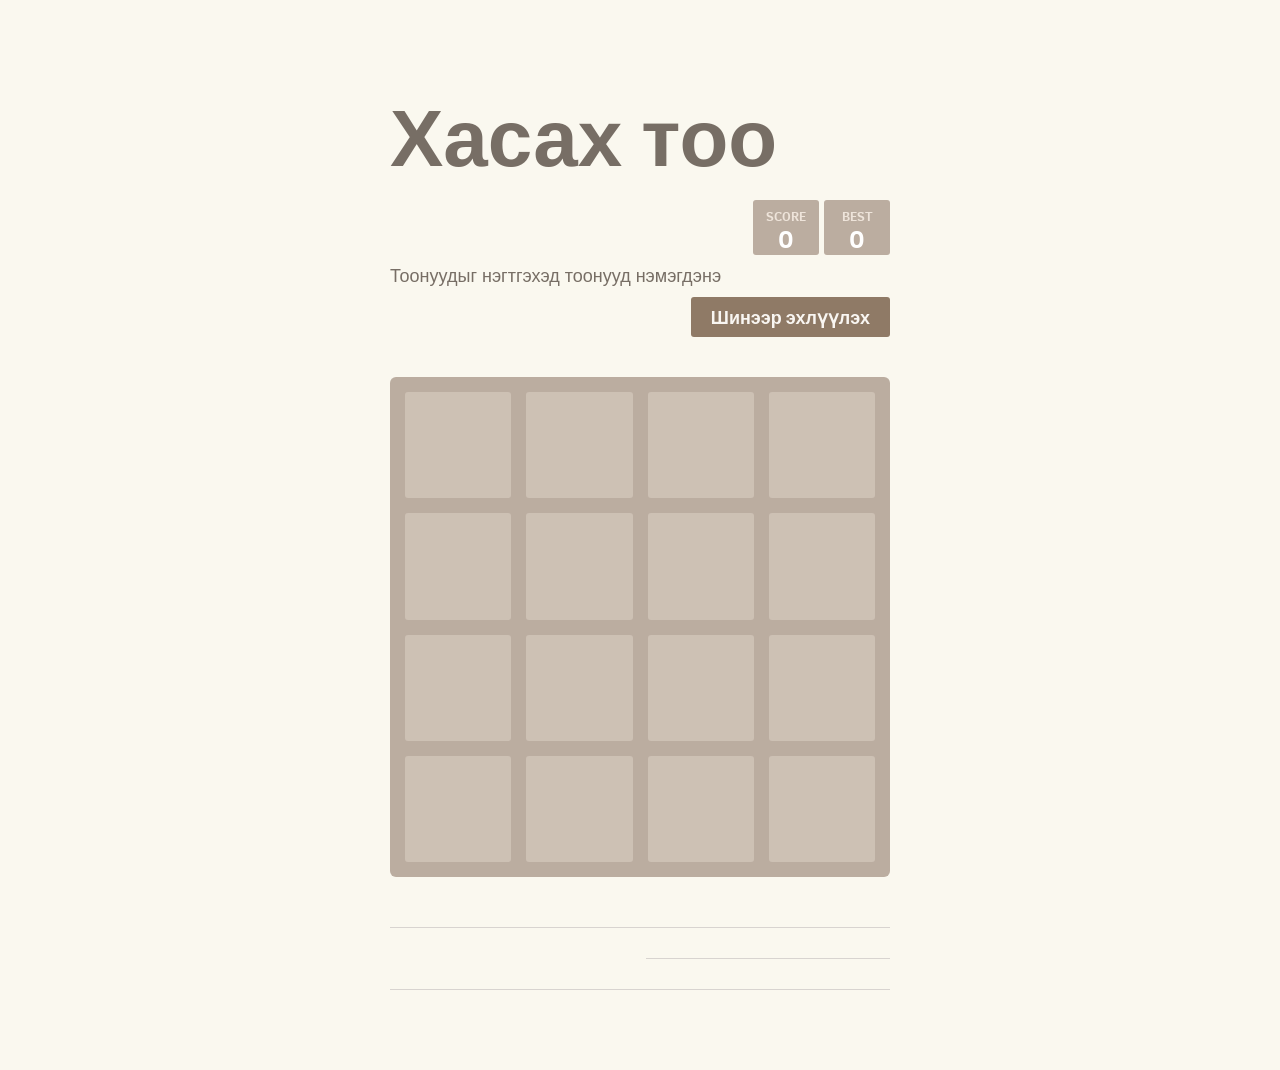
==== commit 61f05d91: "new" ====
--- a/index.html
+++ b/index.html
@@ -1,632 +1,114 @@
 <!DOCTYPE html>
-<html lang="en">
+<html>
+<head>
+  <meta charset="utf-8">
+  <title> Хасах тоо гэж юу вэ </title>
 
-<head>
-    <meta charset="UTF-8">
-    <meta name="viewport" content="width=device-width, initial-scale=1.0">
-    <meta http-equiv="X-UA-Compatible" content="IE=edge" />
-    <meta http-equiv="X-UA-Compatible" content="ie=edge">
-    <title>GAP - GAPYEAR.MN</title>
-    <!-- favicon -->
-    <link rel=icon href=favicon.ico sizes="20x20" type="image/png">
-    <!-- animate -->
-    <link rel="stylesheet" href="assets/css/animate.css">
-    <!-- bootstrap -->
-    <link rel="stylesheet" href="assets/css/bootstrap.min.css">
-    <!-- magnific popup -->
-    <link rel="stylesheet" href="assets/css/magnific-popup.css">
-    <!-- owl carousel -->
-    <link rel="stylesheet" href="assets/css/owl.carousel.min.css">
-    <!-- fontawesome -->
-    <link rel="stylesheet" href="assets/css/font-awesome.min.css">
-    <!-- flaticon -->
-    <link rel="stylesheet" href="assets/css/flaticon.css">
-    <!-- Hover CSS -->
-    <link rel="stylesheet" href="assets/css/hover-min.css">
-    <!-- Main Stylesheet -->
-    <link rel="stylesheet" href="assets/css/style.css">
-    <!-- responsive Stylesheet -->
-    <link rel="stylesheet" href="assets/css/responsive.css">
+  <link href='http://fonts.googleapis.com/css?family=Montserrat:700' rel='stylesheet' type='text/css'>
+  <link href="style/main.css" rel="stylesheet" type="text/css">
+  <link rel="shortcut icon" href="favicon.ico">
+  <link rel="apple-touch-icon" href="meta/apple-touch-icon.png">
+  <meta name="apple-mobile-web-app-capable" content="yes">
 
+  <meta name="HandheldFriendly" content="True">
+  <meta name="MobileOptimized" content="320">
+  <meta name="viewport" content="width=device-width, target-densitydpi=160dpi, initial-scale=1.0, maximum-scale=1, user-scalable=no, minimal-ui">
+  <script>
+    (function(i,s,o,g,r,a,m){i['GoogleAnalyticsObject']=r;i[r]=i[r]||function(){
+    (i[r].q=i[r].q||[]).push(arguments)},i[r].l=1*new Date();a=s.createElement(o),
+    m=s.getElementsByTagName(o)[0];a.async=1;a.src=g;m.parentNode.insertBefore(a,m)
+    })(window,document,'script','//www.google-analytics.com/analytics.js','ga');
+
+    ga('create', 'UA-24287563-3', 'malcolmocean.github.io');
+    ga('send', 'pageview');
+
+  </script>
 </head>
+<body>
+  <div class="container">
+    <div class="heading">
+      <h1 class="title"> Хасах тоо </h1>
+      <div class="scores-container">
+        <div class="score-container">0</div>
+        <div class="best-container">0</div>
+      </div>
+    </div>
 
-<body>
-    <!-- preloader area start -->
-    <div class="preloader" id="preloader">
-        <div class="preloader-inner">
-            <div></div>
-            <hr/>
+    <div class="above-game">
+      <p class="game-intro"> Тоонуудыг нэгтгэхэд тоонууд нэмэгдэнэ <strong> </strong></p>
+      <a class="restart-button"> Шинээр эхлүүлэх </a>
+    </div>
+
+    <div class="game-container">
+      <div class="game-message">
+        <p></p>
+        <div class="lower">
+	        <a class="keep-playing-button">Keep going</a>
+          <a class="retry-button">Try again</a>
+          <a style="background:#c0c" href="https://complice.co">Be productive</a>
         </div>
+      </div>
+
+      <div class="grid-container">
+        <div class="grid-row">
+          <div class="grid-cell"></div>
+          <div class="grid-cell"></div>
+          <div class="grid-cell"></div>
+          <div class="grid-cell"></div>
+        </div>
+        <div class="grid-row">
+          <div class="grid-cell"></div>
+          <div class="grid-cell"></div>
+          <div class="grid-cell"></div>
+          <div class="grid-cell"></div>
+        </div>
+        <div class="grid-row">
+          <div class="grid-cell"></div>
+          <div class="grid-cell"></div>
+          <div class="grid-cell"></div>
+          <div class="grid-cell"></div>
+        </div>
+        <div class="grid-row">
+          <div class="grid-cell"></div>
+          <div class="grid-cell"></div>
+          <div class="grid-cell"></div>
+          <div class="grid-cell"></div>
+        </div>
+      </div>
+
+      <div class="tile-container">
+
+      </div>
     </div>
-    <!-- preloader area end -->
-    <div class="header-style-01">
-        <!-- support bar area end -->
-        <nav class="navbar navbar-area navbar-expand-lg nav-style-02">
-            <div class="container nav-container political-02">
-                <div class="responsive-mobile-menu">
-                    <div class="logo-wrapper">
-                        <a href="index.html" class="logo">
-                            <img src="assets/img/logo.png" alt="">
-                        </a>
-                    </div>
-                    <button class="navbar-toggler" type="button" data-toggle="collapse" data-target="#bizcoxx_main_menu" aria-expanded="false" aria-label="Toggle navigation">
-                        <span class="navbar-toggler-icon"></span>
-                    </button>
-                </div>
-                <div class="collapse navbar-collapse" id="bizcoxx_main_menu">
-                    <ul class="navbar-nav">
-                        <li class="menu-item-has-children current-menu-item">
-                            <a href="#">Нүүр</a>
-                            <ul class="sub-menu">
-                                <li><a href="index.html">Home 01</a></li>
-                                <li><a href="index-2.html">Home 02</a></li>
-                                <li><a href="index-3.html">Home 03</a></li>
-                                <li><a href="index-4.html">Home 04</a></li>
-                                <li><a href="index-5.html">Home 05</a></li>
-                                <li><a href="index-6.html">Home 06</a></li>
-                                <li><a href="index-7.html">Home 07</a></li>
-                                <li><a href="index-8.html">Home 08</a></li>
-                                <li><a href="index-9.html">Home 09</a></li>
-                                <li><a href="index-10.html">Home 10</a></li>
-                                <li><a href="index-11.html">Home 11</a></li>
-                            </ul>
-                        </li>
-                        <li class="menu-item-has-children">
-                            <a href="#">Хуудсууд</a>
-                            <ul class="sub-menu">
-                                <li><a href="about.html">Бидний тухай</a></li>
-                                <li><a href="contact.html">Холбогдох</a></li>
-                                <li><a href="service.html">Үйлчилгээ</a></li>
-                                <li><a href="how-it-work.html">Яаж ажилладаг?</a></li>
-                                <li><a href="faq.html">Асуултууд</a></li>
-                                <li><a href="coming-soon.html">Тун удахгүй</a></li>
-                            </ul>
-                        </li>
-                        <li><a href="#packages">Пэкэжүүд</a></li>
-                        <li><a href="#why">Яагаад бид?</a></li>
-                        <li><a href="#contact">Холбогдох</a></li>
-                    </ul>
-                </div>
-                <div class="nav-right-content">
-                    <div class="btn-wrapper">
-                        <a href="#" class="boxed-btn reverse-color">Бидэнтэй холбогдох</a>
-                    </div>
-                </div>
-            </div>
-        </nav>
-        <!-- navbar area end -->
-    </div>
-    <div class="header-area header-bg" style="background-image:url(assets/img/header-slider/01.png);">
-        <div class="bg-img" style="background-image:url(assets/img/balloon/bike.png);"></div>
-        <div class="bg-img-02" style="background-image:url(assets/img/balloon/balloon.png);"></div>
-        <div class="bg-img-03" style="background-image:url(assets/img/balloon/balloon-03.png);"></div>
-        <div class="bg-img-04" style="background-image:url(assets/img/balloon/balloon-02.png);"></div>
-        <div class="bg-img-05" style="background-image:url(assets/img/leaf/leaf-01.png);"></div>
-        <div class="bg-img-06" style="background-image:url(assets/img/leaf/leaf-02.png);"></div>
-        <div class="bg-img-07" style="background-image:url(assets/img/leaf/leaf-04.png);"></div>
-        <div class="bg-img-08" style="background-image:url(assets/img/leaf/leaf-03.png);"></div>
-        <div class="bg-img-09" style="background-image:url(assets/img/leaf/leaf-05.png);"></div>
-        <div class="bg-img-10" style="background-image:url(assets/img/leaf/leaf-06.png);"></div>
-        <div class="bg-img-11" style="background-image:url(assets/img/balloon/cercle.png);"></div>
-        <div class="container">
-            <div class="row">
-                <div class="col-lg-5">
-                    <div class="header-inner">
-                        <!-- header inner -->
-                        <h1 class="title"> GAPYEAR.MN </h1>
-                        <div class="btn-wrapper  desktop-left padding-top-30">
-                            <a href="#" class="boxed-btn">Сургалтанд хамрагдах</a>
-                        </div>
-                    </div>
-                    <!-- //.header inner -->
-                </div>
-            </div>
-        </div>
-    </div>
-    <div id="packages" class="header-bottom-area padding-top-110">
-        <div class="container">
-            <div class="row justify-content-center">
-                <div class="col-lg-4">
-                    <div class="section-title desktop-center margin-bottom-60">
-                        <span class="sub-title">  </span>
-                        <h3 class="t    itle">Ustye <span>танд хамгийн</span> & боломжит  <span>үнийг</span> санал болгоё </h3>
-                    </div>
-                </div>
-            </div>
-            <div class="row">
-                <div class="col-lg-3 col-md-6">
-                    <div class="single-package-item water-effect bg-image" style="background-image: url(assets/img/package/01.jpg);">
-                        <div class="content">
-                            <div class="btn-wrapper">
-                                <a href="#" class="boxed-btn">10k</a>
-                            </div>
-                            <h4 class="title"><a href="#">Энгийн</a></h4>
-                        </div>
-                    </div>
-                </div>
-                <div class="col-lg-3 col-md-6">
-                    <div class="single-package-item water-effect bg-image" style="background-image: url(assets/img/package/02.jpg);">
-                        <div class="content">
-                            <div class="btn-wrapper">
-                                <a href="#" class="boxed-btn">20k</a>
-                            </div>
-                            <h4 class="title"><a href="#">Премиум</a></h4>
-                        </div>
-                    </div>
-                </div>
-                <div class="col-lg-3 col-md-6">
-                    <div class="single-package-item water-effect bg-image" style="background-image: url(assets/img/package/03.jpg);">
-                        <div class="content">
-                            <div class="btn-wrapper">
-                                <a href="#" class="boxed-btn">30k</a>
-                            </div>
-                            <h4 class="title"><a href="#">Дунд</a></h4>
-                        </div>
-                    </div>
-                </div>
-                <div class="col-lg-3 col-md-6">
-                    <div class="single-package-item water-effect bg-image" style="background-image: url(assets/img/package/04.jpg);">
-                        <div class="content">
-                            <div class="btn-wrapper">
-                                <a href="#" class="boxed-btn">50k</a>
-                            </div>
-                            <h4 class="title"><a href="#">Ултимэйти</a></h4>
-                        </div>
-                    </div>
-                </div>
-            </div>
-        </div>
-    </div>
-    <!-- Why Choose Us -->
-    <div id="why" class="choose-us-area bg-image padding-top-90" style="background-image: url(assets/img/choose/bg.png);">
-        <div class="bg-img" style="background-image: url(assets/img/choose/01.png);"></div>
-        <div class="bg-img-02" style="background-image: url(assets/img/leaf/leaf-01.png);"></div>
-        <div class="bg-img-03" style="background-image: url(assets/img/leaf/leaf-02.png);"></div>
-        <div class="container">
-            <div class="row">
-                <div class="col-lg-5">
-                    <div class="section-title padding-bottom-25">
-                        <span class="sub-title">Why Choose Us</span>
-                        <h4 class="title">We are <span>best travel agency</span> with <span>100% satisfaction</span> services </h4>
-                    </div>
-                </div>
-                <div class="col-lg-6 offset-lg-1">
-                    <div class="row">
-                        <div class="col-lg-6 col-md-6 col-sm-6">
-                            <div class="choose-single-item margin-bottom-30">
-                                <div class="icon">
-                                    <i class="flaticon-hotel"></i>
-                                </div>
-                                <div class="content">
-                                    <h4 class="title">
-                                        <a href="">Book Hotels</a>
-                                    </h4>
-                                    <p>Inspiration comes in many ways and you like to save everything from. </p>
-                                </div>
-                            </div>
-                        </div>
-                        <div class="col-lg-6 col-md-6 col-sm-6">
-                            <div class="choose-single-item margin-bottom-30">
-                                <div class="icon style-01">
-                                    <i class="flaticon-plane"></i>
-                                </div>
-                                <div class="content">
-                                    <h4 class="title">
-                                        <a href="">Book Flights</a>
-                                    </h4>
-                                    <p>Inspiration comes in many ways and you like to save everything from. </p>
-                                </div>
-                            </div>
-                        </div>
-                        <div class="col-lg-6 col-md-6 col-sm-6">
-                            <div class="choose-single-item margin-bottom-30">
-                                <div class="icon style-02">
-                                    <i class="flaticon-accounting"></i>
-                                </div>
-                                <div class="content">
-                                    <h4 class="title">
-                                        <a href="">Save Money</a>
-                                    </h4>
-                                    <p>Inspiration comes in many ways and you like to save everything from. </p>
-                                </div>
-                            </div>
-                        </div>
-                        <div class="col-lg-6 col-md-6 col-sm-6">
-                            <div class="choose-single-item margin-bottom-30">
-                                <div class="icon style-03">
-                                    <i class="flaticon-notification"></i>
-                                </div>
-                                <div class="content">
-                                    <h4 class="title">
-                                        <a href="">Get Notified</a>
-                                    </h4>
-                                    <p>Inspiration comes in many ways and you like to save everything from. </p>
-                                </div>
-                            </div>
-                        </div>
-                    </div>
-                </div>
-            </div>
-        </div>
-        <div class="call-to-action-area padding-top-80 bg-image">
-            <div class="container">
-                <div class="row">
-                    <div class="col-lg-12 col-md-12">
-                        <div class="call-to-action-inner">
-                            <div class="line-area">
-                                <span class="line-one"></span>
-                                <span class="line-two"></span>
-                                <span class="line-three"></span>
-                            </div>
-                            <span class="bubble"></span>
-                            <div class="action-bg-img" style="background-image: url(assets/img/call-to-action/animation/dot.png);"></div>
-                            <div class="action-bg-img-02" style="background-image: url(assets/img/call-to-action/animation/cricle.png);"></div>
-                            <h2 class="title">Sign up to join with us</h2>
-                            <p class="subtitle">Inspiration comes in many ways and you like to save everything from.</p>
-                            <div class="btn-wrapper desktop-center">
-                                <a href="#" class="boxed-btn">Send App to Your Phone</a>
-                            </div>
-                        </div>
-                    </div>
-                </div>
-            </div>
-        </div>
-    </div>
-    <!--Destination Us -->
-    <div class="destination-area padding-bottom-90 padding-top-115">
-        <div class="container">
-            <div class="row">
-                <div class="col-lg-5">
-                    <div class="destination-img wow animate__animated animate__backInUp bg-image" data-parallax='{"x": 100, "y": 0}' style="background-image: url(assets/img/bg/01.png);"></div>
-                </div>
-                <div class="col-lg-6 offset-lg-1">
-                    <div class="section-title padding-bottom-25">
-                        <span class="sub-title">Select Destination</span>
-                        <h4 class="title">Choose a <span>destination</span> where you want to <span>travel</span></h4>
-                        <p>Inspiration comes in many ways and you like to save everything from. sed do eiusmod tempor incididunt ut labore et dolore magna aliqua. Ut enim ad minim veniam, quis nostrud exercitation.</p>
-                    </div>
-                    <div class="row">
-                        <div class="col-lg-6 col-md-6 col-sm-6">
-                            <div class="destination-single-item margin-bottom-30">
-                                <div class="icon">
-                                    <i class="flaticon-hotel"></i>
-                                </div>
-                                <div class="content">
-                                    <h4 class="title">
-                                        <a href="">Great Deal</a>
-                                    </h4>
-                                    <p>Inspiration comes in many ways</p>
-                                </div>
-                            </div>
-                        </div>
-                        <div class="col-lg-6 col-md-6 col-sm-6">
-                            <div class="destination-single-item margin-bottom-30">
-                                <div class="icon style-01">
-                                    <i class="flaticon-notification"></i>
-                                </div>
-                                <div class="content">
-                                    <h4 class="title">
-                                        <a href="">Find Transport</a>
-                                    </h4>
-                                    <p>Inspiration comes in many ways</p>
-                                </div>
-                            </div>
-                        </div>
-                    </div>
-                </div>
-            </div>
-        </div>
-    </div>
-    <!--Book A Trip-->
-    <div class="trip-area padding-bottom-120">
-        <div class="container">
-            <div class="row">
-                <div class="col-lg-5">
-                    <div class="section-title padding-bottom-25">
-                        <span class="sub-title">Book A Trip</span>
-                        <h4 class="title">Then <span>book your trip</span> from our exclusive <span>offers.</span></h4>
-                        <p>Inspiration comes in many ways and you like to save everything from. sed do eiusmod tempor incididunt ut labore et dolore magna aliqua. Ut enim ad minim veniam, quis nostrud exercitation.</p>
-                    </div>
-                    <div class="content">
-                        <h3 class="sub-title">Take your flight </h3>
-                        <p>in many ways and you like to save Duis aute irure dolor in reprehenderit in voluptate velit esse cillum dolore.</p>
-                        <h3 class="sub-title">Room Service</h3>
-                        <p>in many ways and you like to save Duis aute irure dolor in reprehenderit in voluptate velit esse cillum dolore.</p>
-                    </div>
-                </div>
-                <div class="col-lg-6 offset-lg-1">
-                    <div class="trip-img wow animate__animated animate__backInDown bg-image" data-parallax='{"x": -100, "y": 0}' style="background-image: url(assets/img/bg/02.png);"></div>
-                </div>
-            </div>
-        </div>
-    </div>
-    <!-- testimonial area start  -->
-    <section class="testimonial-area bg-image padding-top-110 padding-bottom-120" style="background-image: url(assets/img/testimonial/01.png);">
-        <div class="container">
-            <div class="row justify-content-center">
-                <div class="col-xl-6 col-lg-8">
-                    <div class="section-title desktop-center white margin-bottom-55">
-                        <h3 class="title">More then 30k+ tarvellers satisfied with our journey</h3>
-                    </div>
-                </div>
-            </div>
-            <div class="row">
-                <div class="col-lg-12">
-                    <div class="testimonial-carousel-area">
-                        <div class="testimonial-carousel">
-                            <div class="single-testimonial-item">
-                                <div class="thumb bg-image">
-                                    <img src="assets/img/testimonial/03.png" alt="">
-                                </div>
-                                <div class="content">
-                                    <p class="description">Inspiration comes in many ways and you like to save everything from. sed do exercitation.</p>
-                                    <div class="author-details">
-                                        <div class="author-meta">
-                                            <h4 class="title">Jonathon Doe</h4>
-                                        </div>
-                                    </div>
-                                </div>
-                            </div>
-                            <div class="single-testimonial-item">
-                                <div class="thumb bg-image">
-                                    <img src="assets/img/testimonial/04.png" alt="">
-                                </div>
-                                <div class="content">
-                                    <p class="description">Inspiration comes in many ways and you like to save everything from. sed do exercitation.</p>
-                                    <div class="author-details">
-                                        <div class="author-meta">
-                                            <h4 class="title">Jonathon Doe</h4>
-                                        </div>
-                                    </div>
-                                </div>
-                            </div>
-                            <div class="single-testimonial-item">
-                                <div class="thumb bg-image">
-                                    <img src="assets/img/testimonial/05.png" alt="">
-                                </div>
-                                <div class="content">
-                                    <p class="description">Inspiration comes in many ways and you like to save everything from. sed do exercitation.</p>
-                                    <div class="author-details">
-                                        <div class="author-meta">
-                                            <h4 class="title">Jonathon Doe</h4>
-                                        </div>
-                                    </div>
-                                </div>
-                            </div>
-                            <div class="single-testimonial-item">
-                                <div class="thumb bg-image">
-                                    <img src="assets/img/testimonial/04.png" alt="">
-                                </div>
-                                <div class="content">
-                                    <p class="description">Inspiration comes in many ways and you like to save everything from. sed do exercitation.</p>
-                                    <div class="author-details">
-                                        <div class="author-meta">
-                                            <h4 class="title">Jonathon Doe</h4>
-                                        </div>
-                                    </div>
-                                </div>
-                            </div>
-                        </div>
-                    </div>
-                </div>
-            </div>
-        </div>
-    </section>
-    <!-- testimonial area end -->
-    <!-- Contact Area -->
-    <div id="contact" class="contact-area padding-bottom-120 padding-top-110">
-        <div class="bg-image" data-parallax='{"x": -50, "y": 0}' style="background-image: url(assets/img/contact/01.png);"></div>
-        <div class="bg-image-02" data-parallax='{"x": 50, "y": 0}' style="background-image: url(assets/img/contact/02.png);"></div>
-        <div class="container">
-            <div class="row">
-                <div class="col-lg-4 offset-lg-3">
-                    <div class="section-title padding-bottom-25">
-                        <span class="sub-title">Contact Us</span>
-                        <h4 class="title">Then <span>book your trip</span> from our exclusive <span>offers</span>. </h4>
-                    </div>
-                </div>
-            </div>
-            <div class="row">
-                <div class="col-lg-3 offset-lg-3 col-md-4">
-                    <div class="content-area">
-                        <div class="single-contact-item">
-                            <div class="icon">
-                                <i class="flaticon-call"></i>
-                            </div>
-                            <div class="content">
-                                <p class="details">+458 123 657 <br> +415 103 557</p>
-                            </div>
-                        </div>
-                        <div class="single-contact-item">
-                            <div class="icon">
-                                <i class="flaticon-open"></i>
-                            </div>
-                            <div class="content">
-                                <p class="details">info@example.com <br> info@example.com</p>
-                            </div>
-                        </div>
-                        <div class="single-contact-item">
-                            <div class="icon">
-                                <i class="flaticon-placeholder"></i>
-                            </div>
-                            <div class="content">
-                                <p class="details">66 broklyn street, <br> new york</p>
-                            </div>
-                        </div>
-                    </div>
-                </div>
-                <div class="col-lg-6 col-md-8">
-                    <div class="contact-form">
-                        <form action="contact.php" id="contact_page_form" class="contact-page-form style-01" method="post">
-                            <div class="row">
-                                <div class="col-md-6">
-                                    <div class="form-group">
-                                        <input type="text" name="name" placeholder="Your Name *" class="form-control" required="" aria-required="true">
-                                    </div>
-                                </div>
-                                <div class="col-md-6">
-                                    <div class="form-group">
-                                        <input type="text" name="email" placeholder="Your E-Mail *" class="form-control" required="" aria-required="true">
-                                    </div>
-                                </div>
-                                <div class="col-md-12">
-                                    <div class="form-group">
-                                        <input type="text" name="phone" placeholder="Telephone *" class="form-control" required="" aria-required="true">
-                                    </div>
-                                </div>
-                                <div class="col-md-12">
-                                    <div class="form-group">
-                                        <textarea name="message" id="msg" cols="1" rows="4" placeholder="Send Message"></textarea>
-                                    </div>
-                                </div>
-                                <div class="col-md-12">
-                                    <div class="btn-wrapper">
-                                        <input type="submit" value="Send Message" class="boxed-btn">
-                                    </div>
-                                </div>
-                            </div>
-                        </form>
-                    </div>
-                </div>
-            </div>
-        </div>
-    </div>
-    <!-- footer area start -->
-    <footer class="footer-area">
-        <div class="footer-top bg-black bg-image padding-top-85 padding-bottom-50">
-            <div class="container">
-                <div class="footer-top-border padding-bottom-30">
-                    <div class="row">
-                        <div class="col-lg-3 col-md-4">
-                            <div class="footer-widget widget">
-                                <div class="about_us_widget">
-                                    <a href="index.html" class="footer-logo"> <img src="assets/img/logo-02.png" alt="footer logo"></a>
-                                    <p>Inspiration comes in many ways and you like to save everything from. sed do eiusmod tempor incididunt .</p>
-                                </div>
-                            </div>
-                        </div>
-                        <div class="col-lg-8 offset-lg-1 col-md-8">
-                            <div class="footer-widget widget widget_subscribe">
-                                <div class="header-content">
-                                    <h4 class="title">Newsletter</h4>
-                                    <p>Get a bi-weekly digest of great articles</p>
-                                </div>
-                                <form class="subscribe-form" action="index.html">
-                                    <div class="form-group">
-                                        <input type="text" class="form-control" placeholder="Your email address">
-                                    </div>
-                                    <button type="submit" class="submit-btn"><i class="flaticon-send"></i></button>
-                                </form>
-                            </div>
-                        </div>
-                    </div>
-                </div>
-                <div class="row">
-                    <div class="col-lg-3 col-md-6 col-sm-6">
-                        <div class="footer-widget widget widget_nav_menu">
-                            <h4 class="widget-title">Home Page</h4>
-                            <ul>
-                                <li><a href="#">Home</a></li>
-                                <li><a href="#">About</a></li>
-                                <li><a href="#">Causes</a></li>
-                                <li><a href="#">Site Map</a></li>
-                            </ul>
-                        </div>
-                    </div>
-                    <div class="col-lg-2 col-md-6 col-sm-6">
-                        <div class="footer-widget widget widget_nav_menu">
-                            <h4 class="widget-title">inner Page</h4>
-                            <ul>
-                                <li><a href="#">Home</a></li>
-                                <li><a href="#">About</a></li>
-                                <li><a href="#">Causes</a></li>
-                                <li><a href="#">Site Map</a></li>
-                            </ul>
-                        </div>
-                    </div>
-                    <div class="col-lg-4 col-md-6 col-sm-6">
-                        <div class="footer-widget widget widget_nav_menu">
-                            <h4 class="widget-title">Lates Blog</h4>
-                            <ul class="recent_post_item">
-                                <li class="single-recent-post-item">
-                                    <div class="thumb">
-                                        <img src="assets/img/popular-post/01.jpg" alt="recent post">
-                                    </div>
-                                    <div class="content">
-                                        <h4 class="title"><a href="#">Cupidatat non proident sunt culpa officia</a></h4>
-                                        <span class="time"><i class="far fa-calendar-alt"></i>05 Oct 2020</span>
-                                    </div>
-                                </li>
-                                <li class="single-recent-post-item">
-                                    <div class="thumb">
-                                        <img src="assets/img/popular-post/02.jpg" alt="recent post">
-                                    </div>
-                                    <div class="content">
-                                        <h4 class="title"><a href="#">Cupidatat non proident sunt culpa officia</a></h4>
-                                        <span class="time"><i class="far fa-calendar-alt"></i>05 Oct 2020</span>
-                                    </div>
-                                </li>
-                            </ul>
-                        </div>
-                    </div>
-                    <div class="col-lg-3 col-md-6 col-sm-6">
-                        <div class="footer-widget widget widget_nav_menu">
-                            <h4 class="widget-title">Follow us on</h4>
-                            <ul class="social_share margin-top-20">
-                                <li><a href="#"><i class="fab fa-linkedin-in"></i></a></li>
-                                <li><a href="#"><i class="fab fa-facebook-f"></i></a></li>
-                                <li><a href="#"><i class="fab fa-twitter"></i></a></li>
-                                <li><a href="#"><i class="fab fa-twitter"></i></a></li>
-                            </ul>
-                            <div class="copyright-area-inner">
-                                © Copyrights 2020 Oxo All rights reserved.
-                            </div>
-                        </div>
-                    </div>
-                </div>
-            </div>
-        </div>
-    </footer>
-    <!-- footer area end -->
 
+    <p class="game-explanation">
+      <strong class="important"></strong>  <strong></strong> <strong></strong>
+    </p>
+    <hr>
+    <p>
+    
 
+   
+    <span style="display: block; margin-top:5px; float:left; width: 256px; color: white; font-size: 72px; font-family: 'Montserrat', sans-serif;"></span>
+    </a>
+    </p>
+    <hr>
+    <p>
+    </p>
+    <hr>
+    <p>
+    </p>
+  </div>
 
-    <!-- back to top area start -->
-    <div class="back-to-top">
-        <span class="back-top"><i class="fa fa-angle-up"></i></span>
-    </div>
-    <!-- back to top area end -->
-
-
-    <!-- jquery -->
-    <script src="assets/js/jquery-2.2.4.min.js"></script>
-    <!-- bootstrap -->
-    <script src="assets/js/bootstrap.min.js"></script>
-    <!-- magnific popup -->
-    <script src="assets/js/jquery.magnific-popup.js"></script>
-    <!-- wow -->
-    <script src="assets/js/wow.min.js"></script>
-    <!-- owl carousel -->
-    <script src="assets/js/owl.carousel.min.js"></script>
-    <!-- waypoint -->
-    <script src="assets/js/waypoints.min.js"></script>
-    <!-- counterup -->
-    <script src="assets/js/jquery.counterup.min.js"></script>
-    <!-- Water effect -->
-    <script src="assets/js/jquery.ripples-min.js"></script>
-    <!-- imageloaded -->
-    <script src="assets/js/imagesloaded.pkgd.min.js"></script>
-    <!-- isotope -->
-    <script src="assets/js/isotope.pkgd.min.js"></script>
-    <!-- Parallax Js -->
-    <script src="assets/js/parallax.js"></script>
-    <!-- Mail Validation -->
-    <script src="assets/js/mail-validation.js"></script>
-    <!-- Contact js -->
-    <script src="assets/js/contact.js"></script>
-    <!-- main js -->
-    <script src="assets/js/main.js"></script>
-
+  <script src="js/bind_polyfill.js"></script>
+  <script src="js/classlist_polyfill.js"></script>
+  <script src="js/animframe_polyfill.js"></script>
+  <script src="js/keyboard_input_manager.js"></script>
+  <script src="js/html_actuator.js"></script>
+  <script src="js/grid.js"></script>
+  <script src="js/tile.js"></script>
+  <script src="js/local_storage_manager.js"></script>
+  <script src="js/game_manager.js"></script>
+  <script src="js/application.js"></script>
 </body>
-
-</html>+</html>
--- a/style/main.css
+++ b/style/main.css
@@ -0,0 +1,797 @@
+@import url(fonts/clear-sans.css);
+html, body {
+  margin: 0;
+  padding: 0;
+  background: #faf8ef;
+  color: #776e65;
+  font-family: "Clear Sans", "Helvetica Neue", Arial, sans-serif;
+  font-size: 18px; }
+
+body {
+  margin: 80px 0; }
+
+.heading:after {
+  content: "";
+  display: block;
+  clear: both; }
+
+h1.title {
+  font-size: 80px;
+  font-weight: bold;
+  margin: 0;
+  display: block;
+  float: left; }
+
+@-webkit-keyframes move-up {
+  0% {
+    top: 25px;
+    opacity: 1; }
+
+  100% {
+    top: -50px;
+    opacity: 0; } }
+@-moz-keyframes move-up {
+  0% {
+    top: 25px;
+    opacity: 1; }
+
+  100% {
+    top: -50px;
+    opacity: 0; } }
+@keyframes move-up {
+  0% {
+    top: 25px;
+    opacity: 1; }
+
+  100% {
+    top: -50px;
+    opacity: 0; } }
+.scores-container {
+  float: right;
+  text-align: right; }
+
+.score-container, .best-container {
+  position: relative;
+  display: inline-block;
+  background: #bbada0;
+  padding: 15px 25px;
+  font-size: 25px;
+  height: 25px;
+  line-height: 47px;
+  font-weight: bold;
+  border-radius: 3px;
+  color: white;
+  margin-top: 8px;
+  text-align: center; }
+  .score-container:after, .best-container:after {
+    position: absolute;
+    width: 100%;
+    top: 10px;
+    left: 0;
+    text-transform: uppercase;
+    font-size: 13px;
+    line-height: 13px;
+    text-align: center;
+    color: #eee4da; }
+  .score-container .score-addition, .best-container .score-addition {
+    position: absolute;
+    right: 30px;
+    color: red;
+    font-size: 25px;
+    line-height: 25px;
+    font-weight: bold;
+    color: rgba(119, 110, 101, 0.9);
+    z-index: 100;
+    -webkit-animation: move-up 600ms ease-in;
+    -moz-animation: move-up 600ms ease-in;
+    animation: move-up 600ms ease-in;
+    -webkit-animation-fill-mode: both;
+    -moz-animation-fill-mode: both;
+    animation-fill-mode: both; }
+
+.score-container:after {
+  content: "Score"; }
+
+.best-container:after {
+  content: "Best"; }
+
+p {
+  margin-top: 0;
+  margin-bottom: 10px;
+  line-height: 1.65; }
+
+a {
+  color: #776e65;
+  font-weight: bold;
+  text-decoration: underline;
+  cursor: pointer; }
+
+strong.important {
+  text-transform: uppercase; }
+
+hr {
+  border: none;
+  border-bottom: 1px solid #d8d4d0;
+  margin-top: 20px;
+  margin-bottom: 30px; }
+
+.container {
+  width: 500px;
+  margin: 0 auto; }
+
+@-webkit-keyframes fade-in {
+  0% {
+    opacity: 0; }
+
+  100% {
+    opacity: 1; } }
+@-moz-keyframes fade-in {
+  0% {
+    opacity: 0; }
+
+  100% {
+    opacity: 1; } }
+@keyframes fade-in {
+  0% {
+    opacity: 0; }
+
+  100% {
+    opacity: 1; } }
+.game-container {
+  margin-top: 40px;
+  position: relative;
+  padding: 15px;
+  cursor: default;
+  -webkit-touch-callout: none;
+  -ms-touch-callout: none;
+  -webkit-user-select: none;
+  -moz-user-select: none;
+  -ms-user-select: none;
+  -ms-touch-action: none;
+  touch-action: none;
+  background: #bbada0;
+  border-radius: 6px;
+  width: 500px;
+  height: 500px;
+  -webkit-box-sizing: border-box;
+  -moz-box-sizing: border-box;
+  box-sizing: border-box; }
+  .game-container .game-message {
+    display: none;
+    position: absolute;
+    top: 0;
+    right: 0;
+    bottom: 0;
+    left: 0;
+    background: rgba(238, 228, 218, 0.5);
+    z-index: 100;
+    text-align: center;
+    -webkit-animation: fade-in 800ms ease 1200ms;
+    -moz-animation: fade-in 800ms ease 1200ms;
+    animation: fade-in 800ms ease 1200ms;
+    -webkit-animation-fill-mode: both;
+    -moz-animation-fill-mode: both;
+    animation-fill-mode: both; }
+    .game-container .game-message p {
+      font-size: 60px;
+      font-weight: bold;
+      height: 60px;
+      line-height: 60px;
+      margin-top: 222px; }
+    .game-container .game-message .lower {
+      display: block;
+      margin-top: 59px; }
+    .game-container .game-message a {
+      display: inline-block;
+      background: #8f7a66;
+      border-radius: 3px;
+      padding: 0 20px;
+      text-decoration: none;
+      color: #f9f6f2;
+      height: 40px;
+      line-height: 42px;
+      margin-left: 9px; }
+      .game-container .game-message a.keep-playing-button {
+        display: none; }
+    .game-container .game-message.game-won {
+      background: rgba(237, 194, 46, 0.5);
+      color: #f9f6f2; }
+      .game-container .game-message.game-won a.keep-playing-button {
+        display: inline-block; }
+    .game-container .game-message.game-won, .game-container .game-message.game-over {
+      display: block; }
+
+.grid-container {
+  position: absolute;
+  z-index: 1; }
+
+.grid-row {
+  margin-bottom: 15px; }
+  .grid-row:last-child {
+    margin-bottom: 0; }
+  .grid-row:after {
+    content: "";
+    display: block;
+    clear: both; }
+
+.grid-cell {
+  width: 106.25px;
+  height: 106.25px;
+  margin-right: 15px;
+  float: left;
+  border-radius: 3px;
+  background: rgba(238, 228, 218, 0.35); }
+  .grid-cell:last-child {
+    margin-right: 0; }
+
+.tile-container {
+  position: absolute;
+  z-index: 2; }
+
+.tile, .tile .tile-inner {
+  width: 107px;
+  height: 107px;
+  line-height: 116.25px; }
+.tile.tile-position-1-1 {
+  -webkit-transform: translate(0px, 0px);
+  -moz-transform: translate(0px, 0px);
+  transform: translate(0px, 0px); }
+.tile.tile-position-1-2 {
+  -webkit-transform: translate(0px, 121px);
+  -moz-transform: translate(0px, 121px);
+  transform: translate(0px, 121px); }
+.tile.tile-position-1-3 {
+  -webkit-transform: translate(0px, 242px);
+  -moz-transform: translate(0px, 242px);
+  transform: translate(0px, 242px); }
+.tile.tile-position-1-4 {
+  -webkit-transform: translate(0px, 363px);
+  -moz-transform: translate(0px, 363px);
+  transform: translate(0px, 363px); }
+.tile.tile-position-2-1 {
+  -webkit-transform: translate(121px, 0px);
+  -moz-transform: translate(121px, 0px);
+  transform: translate(121px, 0px); }
+.tile.tile-position-2-2 {
+  -webkit-transform: translate(121px, 121px);
+  -moz-transform: translate(121px, 121px);
+  transform: translate(121px, 121px); }
+.tile.tile-position-2-3 {
+  -webkit-transform: translate(121px, 242px);
+  -moz-transform: translate(121px, 242px);
+  transform: translate(121px, 242px); }
+.tile.tile-position-2-4 {
+  -webkit-transform: translate(121px, 363px);
+  -moz-transform: translate(121px, 363px);
+  transform: translate(121px, 363px); }
+.tile.tile-position-3-1 {
+  -webkit-transform: translate(242px, 0px);
+  -moz-transform: translate(242px, 0px);
+  transform: translate(242px, 0px); }
+.tile.tile-position-3-2 {
+  -webkit-transform: translate(242px, 121px);
+  -moz-transform: translate(242px, 121px);
+  transform: translate(242px, 121px); }
+.tile.tile-position-3-3 {
+  -webkit-transform: translate(242px, 242px);
+  -moz-transform: translate(242px, 242px);
+  transform: translate(242px, 242px); }
+.tile.tile-position-3-4 {
+  -webkit-transform: translate(242px, 363px);
+  -moz-transform: translate(242px, 363px);
+  transform: translate(242px, 363px); }
+.tile.tile-position-4-1 {
+  -webkit-transform: translate(363px, 0px);
+  -moz-transform: translate(363px, 0px);
+  transform: translate(363px, 0px); }
+.tile.tile-position-4-2 {
+  -webkit-transform: translate(363px, 121px);
+  -moz-transform: translate(363px, 121px);
+  transform: translate(363px, 121px); }
+.tile.tile-position-4-3 {
+  -webkit-transform: translate(363px, 242px);
+  -moz-transform: translate(363px, 242px);
+  transform: translate(363px, 242px); }
+.tile.tile-position-4-4 {
+  -webkit-transform: translate(363px, 363px);
+  -moz-transform: translate(363px, 363px);
+  transform: translate(363px, 363px); }
+
+.tile {
+  position: absolute;
+  -webkit-transition: 100ms ease-in-out;
+  -moz-transition: 100ms ease-in-out;
+  transition: 100ms ease-in-out;
+  -webkit-transition-property: -webkit-transform;
+  -moz-transition-property: -moz-transform;
+  transition-property: transform; }
+  .tile .tile-inner {
+    border-radius: 3px;
+    background: #eee4da;
+    text-align: center;
+    font-weight: bold;
+    z-index: 10;
+    font-size: 55px; }
+  .tile.tile-2 .tile-inner {
+    background: #eee4da;
+    box-shadow: 0 0 30px 10px rgba(243, 215, 116, 0), inset 0 0 0 1px rgba(255, 255, 255, 0); }
+  .tile.tile-4 .tile-inner {
+    background: #ede0c8;
+    box-shadow: 0 0 30px 10px rgba(243, 215, 116, 0), inset 0 0 0 1px rgba(255, 255, 255, 0); }
+  .tile.tile-8 .tile-inner {
+    color: #f9f6f2;
+    background: #f2b179; }
+  .tile.tile-16 .tile-inner {
+    color: #f9f6f2;
+    background: #f59563; }
+  .tile.tile-32 .tile-inner {
+    color: #f9f6f2;
+    background: #f67c5f; }
+  .tile.tile-64 .tile-inner {
+    color: #f9f6f2;
+    background: #f65e3b; }
+  .tile.tile-128 .tile-inner {
+    color: #f9f6f2;
+    background: #edcf72;
+    box-shadow: 0 0 30px 10px rgba(243, 215, 116, 0.2381), inset 0 0 0 1px rgba(255, 255, 255, 0.14286);
+    font-size: 45px; }
+    @media screen and (max-width: 520px) {
+      .tile.tile-128 .tile-inner {
+        font-size: 25px; } }
+  .tile.tile-256 .tile-inner {
+    color: #f9f6f2;
+    background: #edcc61;
+    box-shadow: 0 0 30px 10px rgba(243, 215, 116, 0.31746), inset 0 0 0 1px rgba(255, 255, 255, 0.19048);
+    font-size: 45px; }
+    @media screen and (max-width: 520px) {
+      .tile.tile-256 .tile-inner {
+        font-size: 25px; } }
+  .tile.tile-512 .tile-inner {
+    color: #f9f6f2;
+    background: #edc850;
+    box-shadow: 0 0 30px 10px rgba(243, 215, 116, 0.39683), inset 0 0 0 1px rgba(255, 255, 255, 0.2381);
+    font-size: 45px; }
+    @media screen and (max-width: 520px) {
+      .tile.tile-512 .tile-inner {
+        font-size: 25px; } }
+  .tile.tile-1024 .tile-inner {
+    color: #f9f6f2;
+    background: #edc53f;
+    box-shadow: 0 0 30px 10px rgba(243, 215, 116, 0.47619), inset 0 0 0 1px rgba(255, 255, 255, 0.28571);
+    font-size: 35px; }
+    @media screen and (max-width: 520px) {
+      .tile.tile-1024 .tile-inner {
+        font-size: 15px; } }
+  .tile.tile-2048 .tile-inner {
+    color: #f9f6f2;
+    background: #edc22e;
+    box-shadow: 0 0 30px 10px rgba(243, 215, 116, 0.55556), inset 0 0 0 1px rgba(255, 255, 255, 0.33333);
+    font-size: 35px; }
+    @media screen and (max-width: 520px) {
+      .tile.tile-2048 .tile-inner {
+        font-size: 15px; } }
+  .tile.tile-super .tile-inner {
+    color: #f9f6f2;
+    background: #3c3a32;
+    font-size: 30px; }
+    @media screen and (max-width: 520px) {
+      .tile.tile-super .tile-inner {
+        font-size: 10px; } }
+
+  .tile.tile--2 .tile-inner {
+    color: #1f2223;
+    background: #cae4f6; }
+  .tile.tile--4 .tile-inner {
+    color: #1f2223;
+    background: #adcdeb; }
+  .tile.tile--8 .tile-inner {
+    color: #f9f6f2;
+    background: #81b1eb; }
+  .tile.tile--16 .tile-inner {
+    color: #f9f6f2;
+    background: #5aa6ee;
+    font-size: 45px; }
+    @media screen and (max-width: 520px) {
+      .tile.tile--16 .tile-inner {
+        font-size: 25px; } }
+  .tile.tile--32 .tile-inner {
+    color: #f9f6f2;
+    background: #4c96f1;
+    font-size: 45px; }
+    @media screen and (max-width: 520px) {
+      .tile.tile--32 .tile-inner {
+        font-size: 25px; } }
+  .tile.tile--64 .tile-inner {
+    color: #f9f6f2;
+    background: #3f8af2;
+    font-size: 45px; }
+    @media screen and (max-width: 520px) {
+      .tile.tile--64 .tile-inner {
+        font-size: 25px; } }
+  .tile.tile--128 .tile-inner {
+    color: #f9f6f2;
+    background: #7acfe5;
+    box-shadow: 0 0 30px 10px rgba(116, 215, 243, 0.2381), inset 0 0 0 1px rgba(255, 255, 255, 0.14286);
+    font-size: 35px; }
+    @media screen and (max-width: 520px) {
+      .tile.tile--128 .tile-inner {
+        font-size: 15px; } }
+  .tile.tile--256 .tile-inner {
+    color: #f9f6f2;
+    background: #67cce7;
+    box-shadow: 0 0 30px 10px rgba(116, 215, 243, 0.31746), inset 0 0 0 1px rgba(255, 255, 255, 0.19048);
+    font-size: 35px; }
+    @media screen and (max-width: 520px) {
+      .tile.tile--256 .tile-inner {
+        font-size: 15px; } }
+  .tile.tile--512 .tile-inner {
+    color: #f9f6f2;
+    background: #54c8e9;
+    box-shadow: 0 0 30px 10px rgba(116, 215, 243, 0.39683), inset 0 0 0 1px rgba(255, 255, 255, 0.2381);
+    font-size: 35px; }
+    @media screen and (max-width: 520px) {
+      .tile.tile--512 .tile-inner {
+        font-size: 15px; } }
+  .tile.tile--1024 .tile-inner {
+    color: #f9f6f2;
+    background: #41c5eb;
+    box-shadow: 0 0 30px 10px rgba(116, 215, 243, 0.47619), inset 0 0 0 1px rgba(255, 255, 255, 0.28571);
+    font-size: 25px; }
+    @media screen and (max-width: 520px) {
+      .tile.tile--1024 .tile-inner {
+        font-size: 10px; } }
+  .tile.tile--2048 .tile-inner {
+    color: #f9f6f2;
+    background: #2ec2ed;
+    box-shadow: 0 0 30px 10px rgba(116, 215, 243, 0.55556), inset 0 0 0 1px rgba(255, 255, 255, 0.33333);
+    font-size: 25px; }
+    @media screen and (max-width: 520px) {
+      .tile.tile--2048 .tile-inner {
+        font-size: 10px; } }
+  .tile.tile-super .tile-inner {
+    color: #f9f6f2;
+    background: #0F9FC9;
+    font-size: 24px; }
+    @media screen and (max-width: 520px) {
+      .tile.tile-super .tile-inner {
+        font-size: 10px; } }
+  .tile.tile--super .tile-inner {
+    color: #f9f6f2;
+    background: #0F9FC9;
+    font-size: 20px; }
+    @media screen and (max-width: 520px) {
+      .tile.tile--super .tile-inner {
+        font-size: 10px; } }
+
+
+@-webkit-keyframes appear {
+  0% {
+    opacity: 0;
+    -webkit-transform: scale(0);
+    -moz-transform: scale(0);
+    transform: scale(0); }
+
+  100% {
+    opacity: 1;
+    -webkit-transform: scale(1);
+    -moz-transform: scale(1);
+    transform: scale(1); } }
+@-moz-keyframes appear {
+  0% {
+    opacity: 0;
+    -webkit-transform: scale(0);
+    -moz-transform: scale(0);
+    transform: scale(0); }
+
+  100% {
+    opacity: 1;
+    -webkit-transform: scale(1);
+    -moz-transform: scale(1);
+    transform: scale(1); } }
+@keyframes appear {
+  0% {
+    opacity: 0;
+    -webkit-transform: scale(0);
+    -moz-transform: scale(0);
+    transform: scale(0); }
+
+  100% {
+    opacity: 1;
+    -webkit-transform: scale(1);
+    -moz-transform: scale(1);
+    transform: scale(1); } }
+.tile-new .tile-inner {
+  -webkit-animation: appear 200ms ease 100ms;
+  -moz-animation: appear 200ms ease 100ms;
+  animation: appear 200ms ease 100ms;
+  -webkit-animation-fill-mode: backwards;
+  -moz-animation-fill-mode: backwards;
+  animation-fill-mode: backwards; }
+
+@-webkit-keyframes pop {
+  0% {
+    -webkit-transform: scale(0);
+    -moz-transform: scale(0);
+    transform: scale(0); }
+
+  50% {
+    -webkit-transform: scale(1.2);
+    -moz-transform: scale(1.2);
+    transform: scale(1.2); }
+
+  100% {
+    -webkit-transform: scale(1);
+    -moz-transform: scale(1);
+    transform: scale(1); } }
+@-moz-keyframes pop {
+  0% {
+    -webkit-transform: scale(0);
+    -moz-transform: scale(0);
+    transform: scale(0); }
+
+  50% {
+    -webkit-transform: scale(1.2);
+    -moz-transform: scale(1.2);
+    transform: scale(1.2); }
+
+  100% {
+    -webkit-transform: scale(1);
+    -moz-transform: scale(1);
+    transform: scale(1); } }
+@keyframes pop {
+  0% {
+    -webkit-transform: scale(0);
+    -moz-transform: scale(0);
+    transform: scale(0); }
+
+  50% {
+    -webkit-transform: scale(1.2);
+    -moz-transform: scale(1.2);
+    transform: scale(1.2); }
+
+  100% {
+    -webkit-transform: scale(1);
+    -moz-transform: scale(1);
+    transform: scale(1); } }
+.tile-merged .tile-inner {
+  z-index: 20;
+  -webkit-animation: pop 200ms ease 100ms;
+  -moz-animation: pop 200ms ease 100ms;
+  animation: pop 200ms ease 100ms;
+  -webkit-animation-fill-mode: backwards;
+  -moz-animation-fill-mode: backwards;
+  animation-fill-mode: backwards; }
+
+.above-game:after {
+  content: "";
+  display: block;
+  clear: both; }
+
+.game-intro {
+  float: left;
+  line-height: 42px;
+  margin-bottom: 0; }
+
+.restart-button {
+  display: inline-block;
+  background: #8f7a66;
+  border-radius: 3px;
+  padding: 0 20px;
+  text-decoration: none;
+  color: #f9f6f2;
+  height: 40px;
+  line-height: 42px;
+  display: block;
+  text-align: center;
+  float: right; }
+
+.game-explanation {
+  margin-top: 50px; }
+
+@media screen and (max-width: 520px) {
+  html, body {
+    font-size: 15px; }
+
+  body {
+    margin: 20px 0;
+    padding: 0 20px; }
+
+  h1.title {
+    font-size: 27px;
+    margin-top: 15px; }
+
+  .container {
+    width: 280px;
+    margin: 0 auto; }
+
+  .score-container, .best-container {
+    margin-top: 0;
+    padding: 15px 10px;
+    min-width: 40px; }
+
+  .heading {
+    margin-bottom: 10px; }
+
+  .game-intro {
+    width: 55%;
+    display: block;
+    box-sizing: border-box;
+    line-height: 1.65; }
+
+  .restart-button {
+    width: 42%;
+    padding: 0;
+    display: block;
+    box-sizing: border-box;
+    margin-top: 2px; }
+
+  .game-container {
+    margin-top: 17px;
+    position: relative;
+    padding: 10px;
+    cursor: default;
+    -webkit-touch-callout: none;
+    -ms-touch-callout: none;
+    -webkit-user-select: none;
+    -moz-user-select: none;
+    -ms-user-select: none;
+    -ms-touch-action: none;
+    touch-action: none;
+    background: #bbada0;
+    border-radius: 6px;
+    width: 280px;
+    height: 280px;
+    -webkit-box-sizing: border-box;
+    -moz-box-sizing: border-box;
+    box-sizing: border-box; }
+    .game-container .game-message {
+      display: none;
+      position: absolute;
+      top: 0;
+      right: 0;
+      bottom: 0;
+      left: 0;
+      background: rgba(238, 228, 218, 0.5);
+      z-index: 100;
+      text-align: center;
+      -webkit-animation: fade-in 800ms ease 1200ms;
+      -moz-animation: fade-in 800ms ease 1200ms;
+      animation: fade-in 800ms ease 1200ms;
+      -webkit-animation-fill-mode: both;
+      -moz-animation-fill-mode: both;
+      animation-fill-mode: both; }
+      .game-container .game-message p {
+        font-size: 60px;
+        font-weight: bold;
+        height: 60px;
+        line-height: 60px;
+        margin-top: 222px; }
+      .game-container .game-message .lower {
+        display: block;
+        margin-top: 59px; }
+      .game-container .game-message a {
+        display: inline-block;
+        background: #8f7a66;
+        border-radius: 3px;
+        padding: 0 20px;
+        text-decoration: none;
+        color: #f9f6f2;
+        height: 40px;
+        line-height: 42px;
+        margin-left: 9px; }
+        .game-container .game-message a.keep-playing-button {
+          display: none; }
+      .game-container .game-message.game-won {
+        background: rgba(237, 194, 46, 0.5);
+        color: #f9f6f2; }
+        .game-container .game-message.game-won a.keep-playing-button {
+          display: inline-block; }
+      .game-container .game-message.game-won, .game-container .game-message.game-over {
+        display: block; }
+
+  .grid-container {
+    position: absolute;
+    z-index: 1; }
+
+  .grid-row {
+    margin-bottom: 10px; }
+    .grid-row:last-child {
+      margin-bottom: 0; }
+    .grid-row:after {
+      content: "";
+      display: block;
+      clear: both; }
+
+  .grid-cell {
+    width: 57.5px;
+    height: 57.5px;
+    margin-right: 10px;
+    float: left;
+    border-radius: 3px;
+    background: rgba(238, 228, 218, 0.35); }
+    .grid-cell:last-child {
+      margin-right: 0; }
+
+  .tile-container {
+    position: absolute;
+    z-index: 2; }
+
+  .tile, .tile .tile-inner {
+    width: 58px;
+    height: 58px;
+    line-height: 67.5px; }
+  .tile.tile-position-1-1 {
+    -webkit-transform: translate(0px, 0px);
+    -moz-transform: translate(0px, 0px);
+    transform: translate(0px, 0px); }
+  .tile.tile-position-1-2 {
+    -webkit-transform: translate(0px, 67px);
+    -moz-transform: translate(0px, 67px);
+    transform: translate(0px, 67px); }
+  .tile.tile-position-1-3 {
+    -webkit-transform: translate(0px, 135px);
+    -moz-transform: translate(0px, 135px);
+    transform: translate(0px, 135px); }
+  .tile.tile-position-1-4 {
+    -webkit-transform: translate(0px, 202px);
+    -moz-transform: translate(0px, 202px);
+    transform: translate(0px, 202px); }
+  .tile.tile-position-2-1 {
+    -webkit-transform: translate(67px, 0px);
+    -moz-transform: translate(67px, 0px);
+    transform: translate(67px, 0px); }
+  .tile.tile-position-2-2 {
+    -webkit-transform: translate(67px, 67px);
+    -moz-transform: translate(67px, 67px);
+    transform: translate(67px, 67px); }
+  .tile.tile-position-2-3 {
+    -webkit-transform: translate(67px, 135px);
+    -moz-transform: translate(67px, 135px);
+    transform: translate(67px, 135px); }
+  .tile.tile-position-2-4 {
+    -webkit-transform: translate(67px, 202px);
+    -moz-transform: translate(67px, 202px);
+    transform: translate(67px, 202px); }
+  .tile.tile-position-3-1 {
+    -webkit-transform: translate(135px, 0px);
+    -moz-transform: translate(135px, 0px);
+    transform: translate(135px, 0px); }
+  .tile.tile-position-3-2 {
+    -webkit-transform: translate(135px, 67px);
+    -moz-transform: translate(135px, 67px);
+    transform: translate(135px, 67px); }
+  .tile.tile-position-3-3 {
+    -webkit-transform: translate(135px, 135px);
+    -moz-transform: translate(135px, 135px);
+    transform: translate(135px, 135px); }
+  .tile.tile-position-3-4 {
+    -webkit-transform: translate(135px, 202px);
+    -moz-transform: translate(135px, 202px);
+    transform: translate(135px, 202px); }
+  .tile.tile-position-4-1 {
+    -webkit-transform: translate(202px, 0px);
+    -moz-transform: translate(202px, 0px);
+    transform: translate(202px, 0px); }
+  .tile.tile-position-4-2 {
+    -webkit-transform: translate(202px, 67px);
+    -moz-transform: translate(202px, 67px);
+    transform: translate(202px, 67px); }
+  .tile.tile-position-4-3 {
+    -webkit-transform: translate(202px, 135px);
+    -moz-transform: translate(202px, 135px);
+    transform: translate(202px, 135px); }
+  .tile.tile-position-4-4 {
+    -webkit-transform: translate(202px, 202px);
+    -moz-transform: translate(202px, 202px);
+    transform: translate(202px, 202px); }
+
+  .tile .tile-inner {
+    font-size: 35px; }
+
+  .game-message p {
+    font-size: 30px !important;
+    height: 30px !important;
+    line-height: 30px !important;
+    margin-top: 90px !important; }
+  .game-message .lower {
+    margin-top: 30px !important; } }
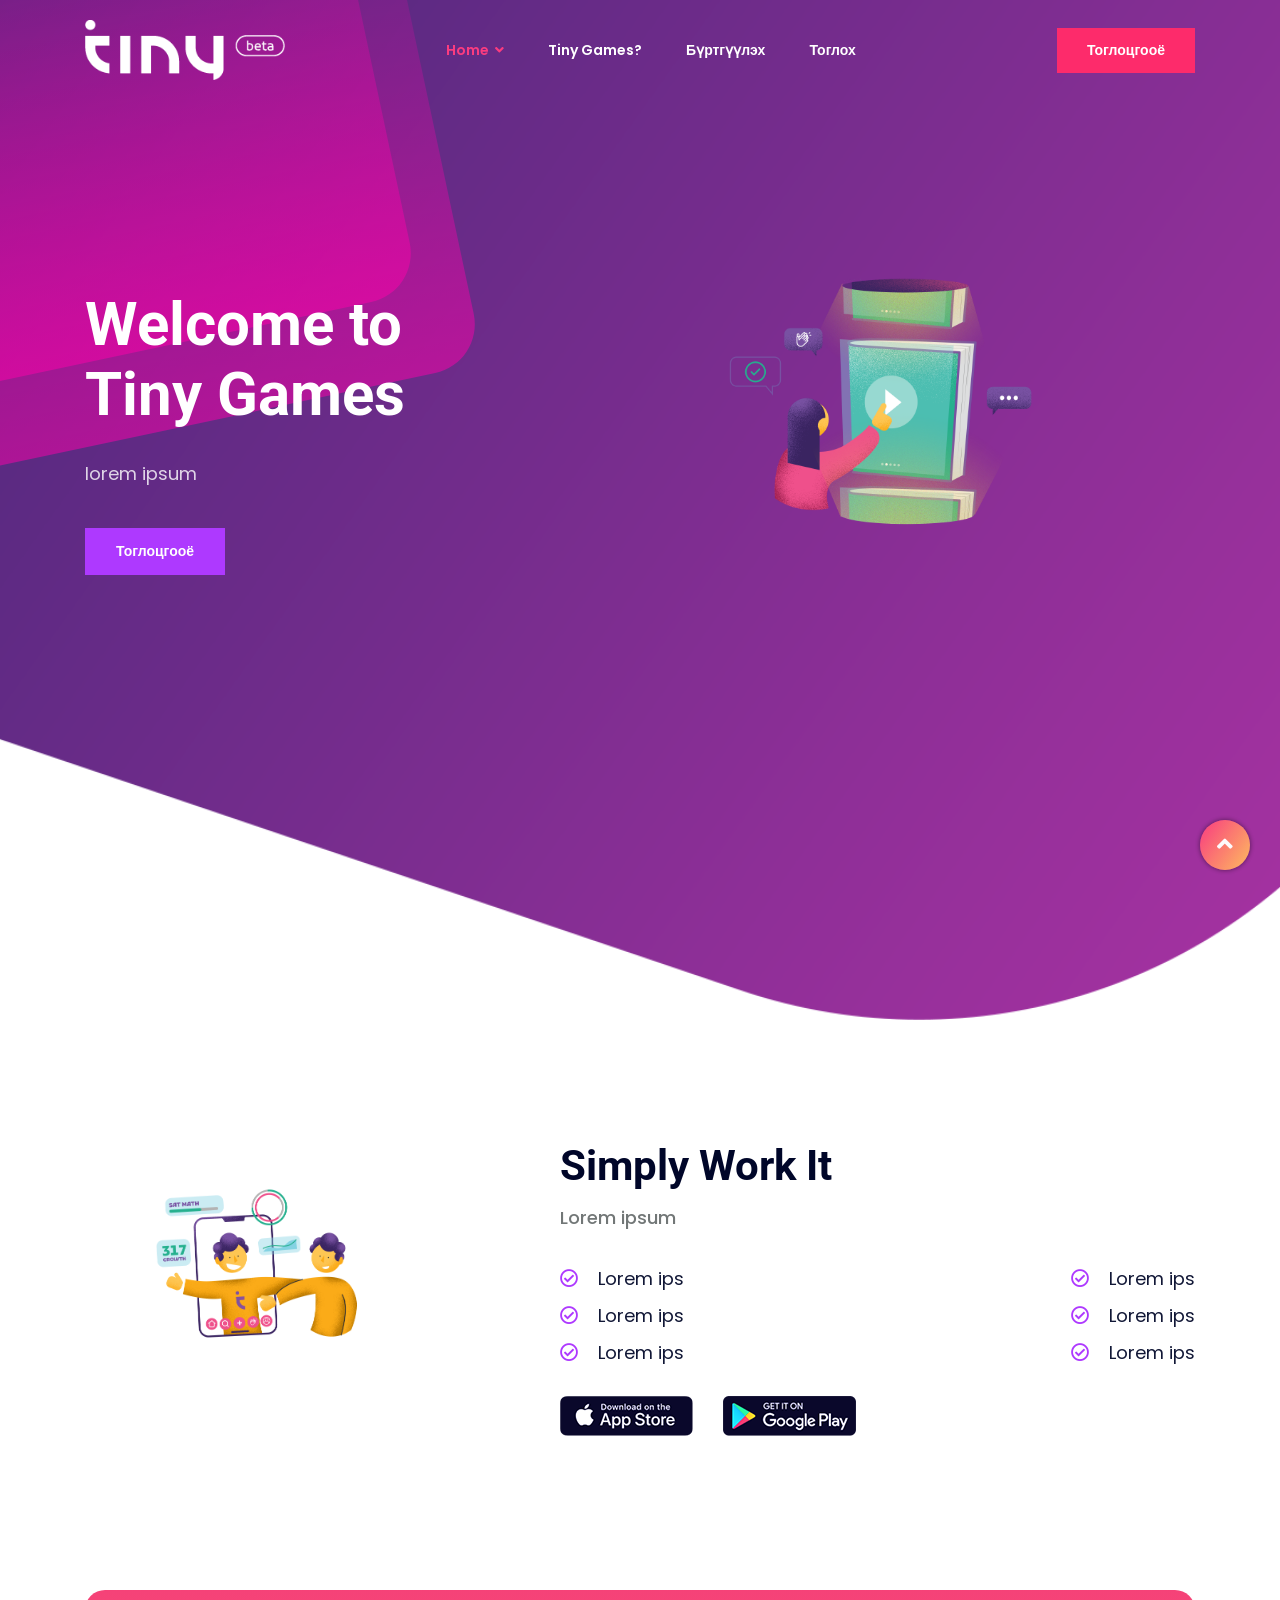
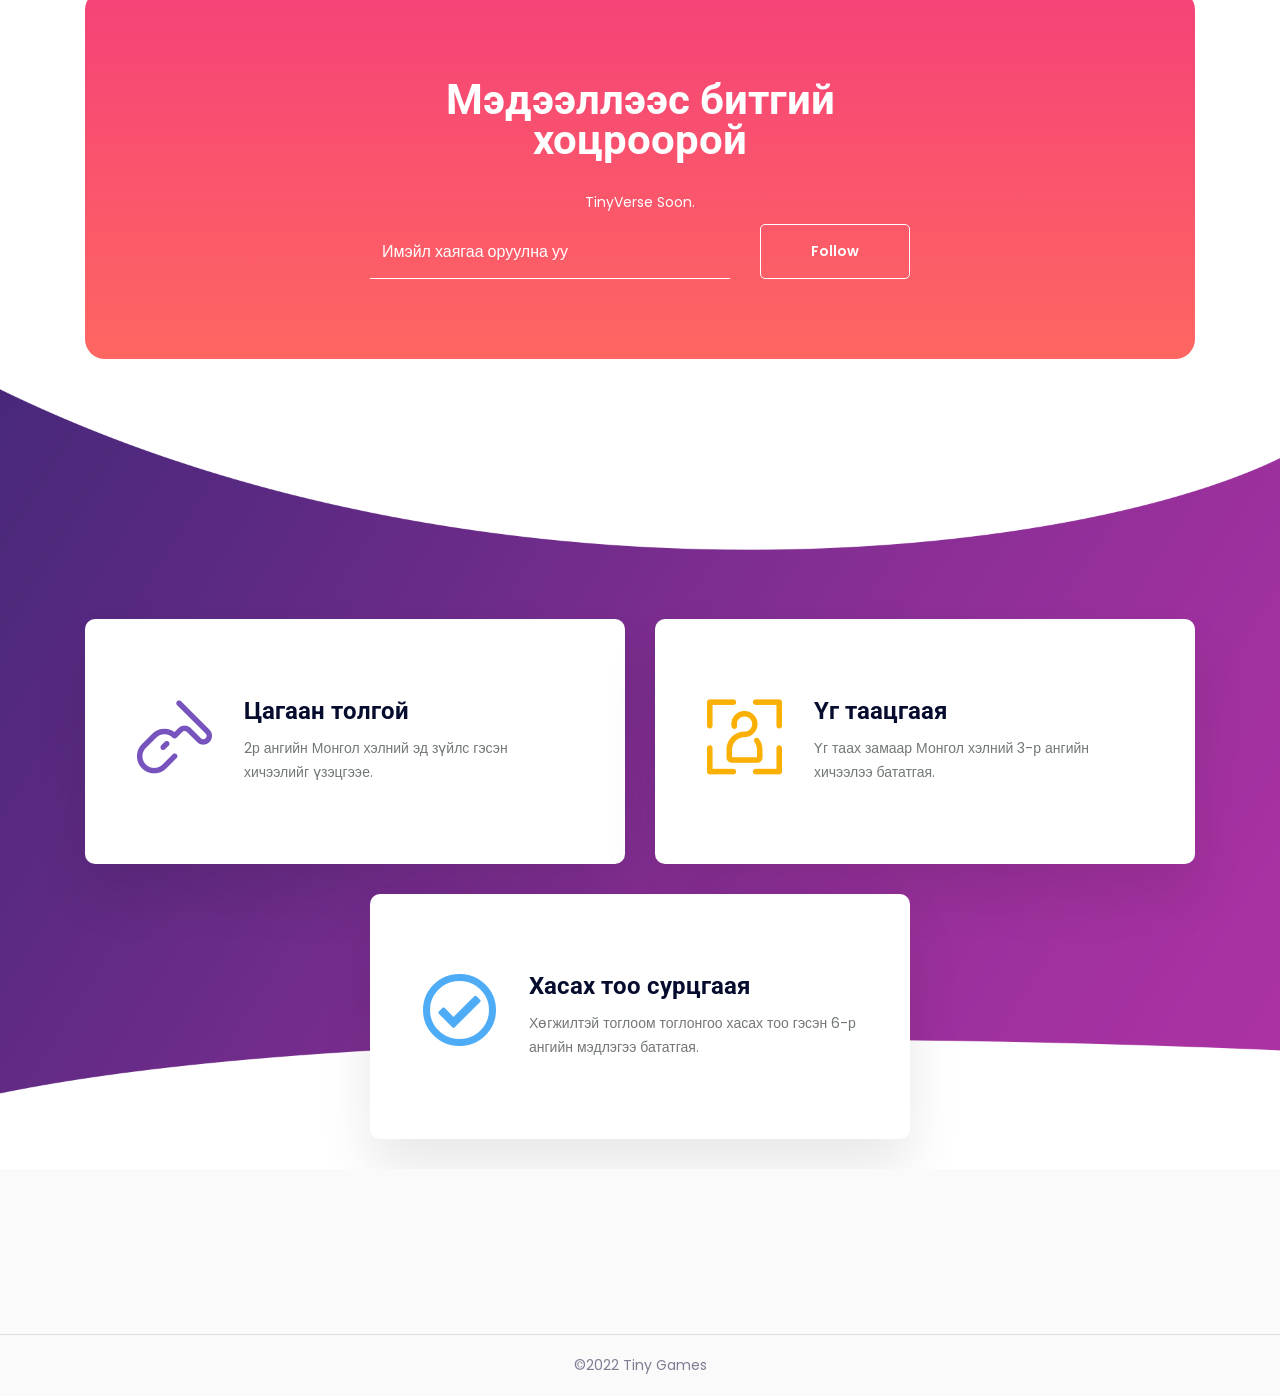
==== commit 3d3344a7: "new" ====
--- a/index.html
+++ b/index.html
@@ -1,114 +1,527 @@
 <!DOCTYPE html>
-<html>
+<html lang="en">
+
 <head>
-  <meta charset="utf-8">
-  <title> Хасах тоо гэж юу вэ </title>
-
-  <link href='http://fonts.googleapis.com/css?family=Montserrat:700' rel='stylesheet' type='text/css'>
-  <link href="style/main.css" rel="stylesheet" type="text/css">
-  <link rel="shortcut icon" href="favicon.ico">
-  <link rel="apple-touch-icon" href="meta/apple-touch-icon.png">
-  <meta name="apple-mobile-web-app-capable" content="yes">
-
-  <meta name="HandheldFriendly" content="True">
-  <meta name="MobileOptimized" content="320">
-  <meta name="viewport" content="width=device-width, target-densitydpi=160dpi, initial-scale=1.0, maximum-scale=1, user-scalable=no, minimal-ui">
-  <script>
-    (function(i,s,o,g,r,a,m){i['GoogleAnalyticsObject']=r;i[r]=i[r]||function(){
-    (i[r].q=i[r].q||[]).push(arguments)},i[r].l=1*new Date();a=s.createElement(o),
-    m=s.getElementsByTagName(o)[0];a.async=1;a.src=g;m.parentNode.insertBefore(a,m)
-    })(window,document,'script','//www.google-analytics.com/analytics.js','ga');
-
-    ga('create', 'UA-24287563-3', 'malcolmocean.github.io');
-    ga('send', 'pageview');
-
-  </script>
-</head>
+    <meta charset="UTF-8">
+    <meta name="viewport" content="width=device-width, initial-scale=1.0">
+    <meta http-equiv="X-UA-Compatible" content="IE=edge" />
+    <meta http-equiv="X-UA-Compatible" content="ie=edge">
+    <title> Tiny games </title>
+    <!-- favicon -->
+    <link rel=icon href=favicon.ico sizes="20x20" type="image/png">
+    <!-- animate -->
+    <link rel="stylesheet" href="assets/css/animate.css">
+    <!-- bootstrap -->
+    <link rel="stylesheet" href="assets/css/bootstrap.min.css">
+    <!-- magnific popup -->
+    <link rel="stylesheet" href="assets/css/magnific-popup.css">
+    <!-- owl carousel -->
+    <link rel="stylesheet" href="assets/css/owl.carousel.min.css">
+    <!-- fontawesome -->
+    <link rel="stylesheet" href="assets/css/font-awesome.min.css">
+    <!-- flaticon -->
+    <link rel="stylesheet" href="assets/css/flaticon.css">
+    <!-- Hover CSS -->
+    <link rel="stylesheet" href="assets/css/hover-min.css">
+    <!-- Main Stylesheet -->
+    <link rel="stylesheet" href="assets/css/style.css">
+    <!-- responsive Stylesheet -->
+    <link rel="stylesheet" href="assets/css/responsive.css">
+
+</head> 
+
+<!-- 7851A2
+EF518B -->
+
 <body>
-  <div class="container">
-    <div class="heading">
-      <h1 class="title"> Хасах тоо </h1>
-      <div class="scores-container">
-        <div class="score-container">0</div>
-        <div class="best-container">0</div>
-      </div>
-    </div>
-
-    <div class="above-game">
-      <p class="game-intro"> Тоонуудыг нэгтгэхэд тоонууд нэмэгдэнэ <strong> </strong></p>
-      <a class="restart-button"> Шинээр эхлүүлэх </a>
-    </div>
-
-    <div class="game-container">
-      <div class="game-message">
-        <p></p>
-        <div class="lower">
-	        <a class="keep-playing-button">Keep going</a>
-          <a class="retry-button">Try again</a>
-          <a style="background:#c0c" href="https://complice.co">Be productive</a>
-        </div>
-      </div>
-
-      <div class="grid-container">
-        <div class="grid-row">
-          <div class="grid-cell"></div>
-          <div class="grid-cell"></div>
-          <div class="grid-cell"></div>
-          <div class="grid-cell"></div>
-        </div>
-        <div class="grid-row">
-          <div class="grid-cell"></div>
-          <div class="grid-cell"></div>
-          <div class="grid-cell"></div>
-          <div class="grid-cell"></div>
-        </div>
-        <div class="grid-row">
-          <div class="grid-cell"></div>
-          <div class="grid-cell"></div>
-          <div class="grid-cell"></div>
-          <div class="grid-cell"></div>
-        </div>
-        <div class="grid-row">
-          <div class="grid-cell"></div>
-          <div class="grid-cell"></div>
-          <div class="grid-cell"></div>
-          <div class="grid-cell"></div>
-        </div>
-      </div>
-
-      <div class="tile-container">
-
-      </div>
-    </div>
-
-    <p class="game-explanation">
-      <strong class="important"></strong>  <strong></strong> <strong></strong>
-    </p>
-    <hr>
-    <p>
+    <!-- preloader area start -->
+    <div class="preloader" id="preloader">
+        <div class="preloader-inner">
+            <div></div>
+            <hr/>
+        </div>
+    </div>
+    <!-- preloader area end -->
+    <div class="header-style-01">
+        <!-- support bar area end -->
+        <nav class="navbar navbar-area navbar-expand-lg nav-style-02">
+            <div class="container nav-container gym-nav">
+                <div class="responsive-mobile-menu">
+                    <div class="logo-wrapper">
+                        <a href="index.html" class="logo">
+                            <img src="assets/img/logo-02.png" alt="">
+                        </a>
+                    </div>
+                    <button class="navbar-toggler" type="button" data-toggle="collapse" data-target="#bizcoxx_main_menu" aria-expanded="false" aria-label="Toggle navigation">
+                        <span class="navbar-toggler-icon"></span>
+                    </button>
+                </div>
+                <div class="collapse navbar-collapse" id="bizcoxx_main_menu">
+                    <ul class="navbar-nav">
+                        <li class="menu-item-has-children current-menu-item">
+                            <a href="#">Home</a>
+                            <ul class="sub-menu">
+                             
+                                <li><a href="index-8.html"> Нүүр </a></li>
+                                
+                            </ul>
+                        </li>
+                        <!-- <li class="menu-item-has-children">
+                            <a href="#">Pages</a>
+                            <ul class="sub-menu"> -->
+                                <!-- <li><a href="about.html">About Us</a></li>
+                                <li><a href="contact.html">Contact Us</a></li>
+                                <li><a href="service.html">Services</a></li>
+                                <li><a href="how-it-work.html">How it work</a></li>
+                                <li><a href="faq.html">FAQs</a></li>
+                                <li><a href="coming-soon.html">Coming Soon</a></li> -->
+                            <!-- </ul>
+                        </li> -->
+                        <li><a href="#about"> Tiny games? </a></li>
+                        <li><a href="#how"> Бүртгүүлэх </a></li>
+                        <li><a href="#overview"> Тоглох </a></li>
+                    </ul>
+                </div>
+                <div class="nav-right-content">
+                    <div class="btn-wrapper">
+                        <a href="#" class="boxed-btn btn-gym reverse-color"> Тоглоцгооё </a>
+                    </div>
+                </div>
+            </div>
+        </nav>
+        <!-- navbar area end -->
+    </div>
+    <div class="header-area header-gym header-bg" style="background-image:url(assets/img/header-slider/gym/bg.png);">
+        <div class="shape"></div>
+        <div class="shape-02"></div>
+        <div class="gym-bg-img wow animate__animated animate__zoomIn" data-parallax='{"x": 220, "y": 150}' style="background-image:url(assets/img/header-slider/gym/01.png);"></div>
+        <div class="container">
+            <div class="row">
+                <div class="col-lg-7">
+                    <div class="header-inner">
+                        <!-- header inner -->
+                        <h1 class="title"> Welcome to <br> Tiny Games </h1>
+                        <p> lorem ipsum </p>
+                        <div class="btn-wrapper padding-top-30">
+                            <a href="#" class="boxed-btn btn-gym"> Тоглоцгооё </a>
+                        </div>
+                    </div>
+                    <!-- //.header inner -->
+                </div>
+            </div>
+        </div>
+    </div>
+    <!-- One of the top fitness app -->
+
     
-
-   
-    <span style="display: block; margin-top:5px; float:left; width: 256px; color: white; font-size: 72px; font-family: 'Montserrat', sans-serif;"></span>
-    </a>
-    </p>
-    <hr>
-    <p>
-    </p>
-    <hr>
-    <p>
-    </p>
-  </div>
-
-  <script src="js/bind_polyfill.js"></script>
-  <script src="js/classlist_polyfill.js"></script>
-  <script src="js/animframe_polyfill.js"></script>
-  <script src="js/keyboard_input_manager.js"></script>
-  <script src="js/html_actuator.js"></script>
-  <script src="js/grid.js"></script>
-  <script src="js/tile.js"></script>
-  <script src="js/local_storage_manager.js"></script>
-  <script src="js/game_manager.js"></script>
-  <script src="js/application.js"></script>
+    <div class="fitness-app-area padding-top-120">
+        <div class="container">
+            <div class="row">
+                <div class="col-lg-4">
+                    <div class="fitness-app-img wow animate__animated animate__zoomIn" style="background-image: url(assets/img/gym/01.png);"></div>
+                </div>
+                <div class="col-lg-7 offset-lg-1">
+                    <div class="section-title gym padding-bottom-25">
+                        <h4 class="title">Simply Work It</h4>
+                        <p> Lorem ipsum </p>
+                    </div>
+                    <div class="content-wrap">
+                        <ul class="content">
+                            <li><i class="far fa-check-circle"></i>Lorem ips</li>
+                            <li><i class="far fa-check-circle"></i>Lorem ips</li>
+                            <li><i class="far fa-check-circle"></i>Lorem ips</li>
+                        </ul>
+                        <ul class="content">
+                            <li><i class="far fa-check-circle"></i>Lorem ips</li>
+                            <li><i class="far fa-check-circle"></i>Lorem ips</li>
+                            <li><i class="far fa-check-circle"></i>Lorem ips</li>
+                        </ul>
+                    </div>
+                    <div class="apps-download">
+                        <div class="download-img">
+                            <a href=""> <img src="assets/img/download/01.png" alt=""></a>
+                        </div>
+                        <div class="download-img style-01">
+                            <a href=""> <img src="assets/img/download/02.png" alt=""></a>
+                        </div>
+                    </div>
+                </div>
+            </div>
+        </div>
+    </div>
+
+    <div class="call-to-action-area bg-image">
+        <div class="container">
+            <div class="call-to-action-inner style-06">
+                <div class="row justify-content-center">
+                    <div class="col-lg-6">
+                        <h2 class="title"> Мэдээллээс битгий хоцроорой </h2>
+                        <p class="subtitle">  TinyVerse Soon.</p>
+                        <form class="subscribe-form" action="index.html">
+                            <div class="form-group">
+                                <input type="text" class="form-control" placeholder="Имэйл хаягаа оруулна уу">
+                            </div>
+                            <button type="submit" class="submit-btn"> Follow </button>
+                        </form>
+                    </div>
+                </div>
+            </div>
+        </div>
+    </div>
+
+
+    <!-- Your Daily Workout App -->
+    <div class="daily-workout-area section-wrapper bg-image padding-top-600" style="background-image: url(assets/img/bg/gym/bg.png);">
+        <div class="container">
+            <div class="row">
+                <div class="col-lg-6">
+                    <a href="spelling_bee.html">
+
+                        <div class="single-workout-item">
+                        <div class="icon">
+                            <i class="flaticon-mouse"></i>
+                        </div>
+                        <div class="content">
+                            <h4 class="title"> Цагаан толгой </h4>
+                            <p> 2р ангийн Монгол хэлний эд зүйлс гэсэн хичээлийг үзэцгээе. </p>
+                        </div>
+                         </div>
+                    </a>
+                </div>
+                <div class="col-lg-6">
+
+                    <a href="#">
+                    <div class="single-workout-item">
+                        <div class="icon style-01">
+                            <i class="flaticon-user"></i>
+                        </div>
+                        <div class="content">
+                            <h4 class="title"> Үг таацгаая </h4>
+                            <p> Үг таах замаар Монгол хэлний 3-р ангийн хичээлээ бататгая. </p>
+                        </div>
+                    </div>
+                </a>
+                </div>
+                <div class="col-lg-6 offset-lg-3">
+                    <a href="index1.html">
+                    <div class="single-workout-item">
+                        <div class="icon style-02">
+                            <i class="far fa-check-circle"></i>
+                        </div>
+                        <div class="content">
+                            <h4 class="title"> Хасах тоо сурцгаая </h4>
+                            <p> Хөгжилтэй тоглоом тоглонгоо хасах тоо гэсэн 6-р ангийн мэдлэгээ бататгая. </p>
+                        </div>
+                    </div>
+                    
+                    </a>
+                </div>
+            </div>
+        </div>
+    </div>
+    <!--Online Ordering -->
+    <!-- <div id="overview" class="online-order-area padding-bottom-120 padding-top-120">
+        <div class="container">
+            <div class="row">
+                <div class="col-lg-6">
+                    <div class="section-title gym padding-bottom-25">
+                        <h4 class="title">Simply Work It</h4>
+                        <p>Each time a digital asset is purchased or sold, Sequoir donates a percentage of the fees back into the development </p>
+                    </div>
+                    <ul class="content">
+                        <li><i class="fas fa-check-circle"></i>Each time a digital asset is purchased or sold</li>
+                        <li><i class="fas fa-check-circle"></i>Boost engagement with an experience</li>
+                        <li><i class="fas fa-check-circle"></i>Promote your company culture</li>
+                    </ul>
+                    <div class="btn-wrapper padding-top-30">
+                        <a href="#" class="boxed-btn btn-gym reverse-color">Try For Free</a>
+                    </div>
+                </div>
+                <div class="col-lg-6">
+                    <div class="food-img wow animate__animated animate__backInUp bg-image" data-parallax='{"x": 100, "y": 0}' style="background-image: url(assets/img/take-control/01.png);"></div>
+                </div>
+            </div>
+        </div>
+    </div> -->
+    <!--Delight customers-->
+    <!-- <div class="delight-customers-area padding-bottom-120">
+        <div class="container">
+            <div class="row">
+                <div class="col-lg-6">
+                    <div class="food-img wow animate__animated animate__backInDown bg-image" data-parallax='{"x": 100, "y": 0}' style="background-image: url(assets/img/take-control/02.png);"></div>
+                </div>
+                <div class="col-lg-6">
+                    <div class="section-title gym padding-bottom-25">
+                        <h4 class="title">Take control </h4>
+                        <p>Each time a digital asset is purchased or sold, Sequoir donates a percentage of the fees back into the development </p>
+                    </div>
+                    <ul class="content">
+                        <li><i class="fas fa-check-circle"></i>Each time a digital asset is purchased or sold</li>
+                        <li><i class="fas fa-check-circle"></i>Boost engagement with an experience</li>
+                        <li><i class="fas fa-check-circle"></i>Promote your company culture</li>
+                    </ul>
+                    <div class="btn-wrapper padding-top-30">
+                        <a href="#" class="boxed-btn btn-gym reverse-color">Try For Free</a>
+                    </div>
+                </div>
+            </div>
+        </div>
+    </div> -->
+    <!-- testimonial area start  -->
+    <!-- <section class="testimonial-area bg-image-02 padding-top-120 padding-bottom-120" style="background-image: url(assets/img/bg/gym/bg-02.png);">
+        <div class="container">
+            <div class="row justify-content-center">
+                <div class="col-lg-8">
+                    <div class="section-title white desktop-center padding-bottom-40">
+                        <h3 class="title social-title">Customers Reviews</h3>
+                        <p>Each time a digital asset is purchased or sold, Sequoir donates a percentage .</p>
+                    </div>
+                </div>
+            </div>
+            <div class="row">
+                <div class="col-lg-12">
+                    <div class="testimonial-carousel-area">
+                        <div class="testimonial-carousel">
+                            <div class="single-testimonial-item-07">
+                                <div class="icon">
+                                    <i class="flaticon-right-quotation-mark"></i>
+                                </div>
+                                <div class="content">
+                                    <p class="description">we’ve centralized all of our scientific data. It has significantly facilitated deeper insights from data and helped us move.</p>
+                                    <div class="author-details">
+                                        <div class="author-meta">
+                                            <h4 class="title">Jonathon Doe</h4>
+                                            <div class="designation">CEO, Oxo Startup</div>
+                                        </div>
+                                    </div>
+                                </div>
+                            </div>
+                            <div class="single-testimonial-item-07">
+                                <div class="icon">
+                                    <i class="flaticon-right-quotation-mark"></i>
+                                </div>
+                                <div class="content">
+                                    <p class="description">we’ve centralized all of our scientific data. It has significantly facilitated deeper insights from data and helped us move.</p>
+                                    <div class="author-details">
+                                        <div class="author-meta">
+                                            <h4 class="title">Jonathon Doe</h4>
+                                            <div class="designation">CEO, Oxo Startup</div>
+                                        </div>
+                                    </div>
+                                </div>
+                            </div>
+                            <div class="single-testimonial-item-07">
+                                <div class="icon">
+                                    <i class="flaticon-right-quotation-mark"></i>
+                                </div>
+                                <div class="content">
+                                    <p class="description">we’ve centralized all of our scientific data. It has significantly facilitated deeper insights from data and helped us move.</p>
+                                    <div class="author-details">
+                                        <div class="author-meta">
+                                            <h4 class="title">Jonathon Doe</h4>
+                                            <div class="designation">CEO, Oxo Startup</div>
+                                        </div>
+                                    </div>
+                                </div>
+                            </div>
+                        </div>
+                    </div>
+                </div> -->
+            <!-- </div>
+        </div>
+    </section> -->
+    <!-- testimonial area end -->
+    <!-- <div class="offer-area padding-bottom-200 padding-top-640 bg-image" style="background-image: url(assets/img/bg/gym/bg-03.png);">
+        <div class="container">
+            <div class="row justify-content-center">
+                <div class="col-lg-8">
+                    <div class="section-title gym desktop-center">
+                        <h3 class="title">See Why Millions - Students, Families, Beginners & Athletes - Have ximas</h3>
+                        <div class="btn-wrapper margin-top-30">
+                            <div class="boxed-btn btn-gym reverse-color">Gets Started For free</div>
+                        </div>
+                    </div>
+                </div>
+            </div>
+        </div>
+    </div> -->
+    <!-- Blog Section  -->
+    <!-- <section class="blog-area padding-bottom-45">
+        <div class="container">
+            <div class="row justify-content-center">
+                <div class="col-lg-5">
+                    <div class="section-title gym desktop-center padding-bottom-50">
+                        <h3 class="title">Health Tips & Blog</h3>
+                    </div>
+                </div>
+            </div>
+            <div class="row">
+                <div class="col-md-6 col-lg-4">
+                    <div class="single-blog-grid-01 margin-bottom-30">
+                        <div class="thumb">
+                            <img src="assets/img/blog/01.jpg" alt="blog image">
+                            <div class="news-date style-01">
+                                <h5 class="title">05 May, 2020</h5>
+                            </div>
+                        </div>
+                        <div class="content">
+                            <h4 class="title"><a href="#">See How People Are Using Your Website With Hotjar
+                                </a></h4>
+                            <p>We're known for one thing every where we go excellent customer experiences purpose. </p>
+                        </div>
+                    </div>
+                </div>
+                <div class="col-md-6 col-lg-4">
+                    <div class="single-blog-grid-01 margin-bottom-30">
+                        <div class="thumb">
+                            <img src="assets/img/blog/03.jpg" alt="blog image">
+                            <div class="news-date style-01">
+                                <h5 class="title">05 May, 2020</h5>
+                            </div>
+                        </div>
+                        <div class="content">
+                            <h4 class="title"><a href="#">5 Tips to Write Your Own Website Copy
+                                </a></h4>
+                            <p>We're known for one thing every where we go excellent customer experiences purpose. </p>
+                        </div>
+                    </div>
+                </div>
+                <div class="col-md-6 col-lg-4">
+                    <div class="single-blog-grid-01 margin-bottom-30">
+                        <div class="thumb">
+                            <img src="assets/img/blog/02.jpg" alt="blog image">
+                            <div class="news-date style-01">
+                                <h5 class="title">05 May, 2020</h5>
+                            </div>
+                        </div>
+                        <div class="content">
+                            <h4 class="title"><a href="#">5 Brilliant Apps That Will Make Your Life Better
+                                </a></h4>
+                            <p>We're known for one thing every where we go excellent customer experiences purpose. </p>
+                        </div>
+                    </div>
+                </div>
+            </div>
+        </div>
+    </section> -->
+    <!-- footer area start -->
+    <footer class="footer-area">
+        <div class="footer-top style-04 padding-top-85 padding-bottom-50">
+            <div class="container">
+                <div class="row">
+                    <div class="col-lg-4 col-md-6 col-sm-6">
+                        <div class="footer-widget widget">
+                            <!-- <div class="about_us_widget">
+                                <a href="index.html" class="footer-logo"> <img src="assets/img/logo.png" alt="footer logo"></a>
+                            </div> -->
+                        </div>
+                        <!-- <div class="widget widget_nav_menu">
+                            <p>Follow us on</p>
+                            <ul class="social_share style-01">
+                                <li><a href="#"><i class="fab fa-linkedin-in"></i></a></li>
+                                <li><a href="#"><i class="fab fa-facebook-f"></i></a></li>
+                                <li><a href="#"><i class="fab fa-twitter"></i></a></li>
+                                <li><a href="#"><i class="fab fa-twitter"></i></a></li>
+                            </ul>
+                        </div> -->
+                    </div>
+                    <!-- <div class="col-lg-2 col-md-6 col-sm-6">
+                        <div class="footer-widget style-01 widget widget_nav_menu">
+                            <h4 class="widget-title">Company</h4>
+                            <ul>
+                                <li><a href="#">About Us</a></li>
+                                <li><a href="#">Features</a></li>
+                                <li><a href="#">Pricing</a></li>
+                            </ul>
+                        </div>
+                    </div>
+                    <div class="col-lg-2 col-md-6 col-sm-6">
+                        <div class="footer-widget style-01 widget widget_nav_menu">
+                            <h4 class="widget-title">Products</h4>
+                            <ul>
+                                <li><a href="#">Blog</a></li>
+                                <li><a href="#">Help Center</a></li>
+                                <li><a href="#">Contact</a></li>
+                            </ul>
+                        </div>
+                    </div>
+                    <div class="col-lg-2 col-md-6 col-sm-6">
+                        <div class="footer-widget style-01 widget widget_nav_menu">
+                            <h4 class="widget-title">Resources</h4>
+                            <ul>
+                                <li><a href="#">FAQ’S</a></li>
+                                <li><a href="#">Testimonial</a></li>
+                                <li><a href="#">Terms & Conditions</a></li>
+                            </ul>
+                        </div>
+                    </div> -->
+                    <!-- <div class="col-lg-2 col-md-6 col-sm-6">
+                        <div class="footer-widget widget widget_nav_menu">
+                            <div class="download-link margin-bottom-20">
+                                <a href="#">
+                                    <img src="assets/img/download/01.png" alt="">
+                                </a>
+                            </div>
+                            <div class="download-link">
+                                <a href="#">
+                                    <img src="assets/img/download/02.png" alt="">
+                                </a>
+                            </div>
+                        </div>
+                    </div> -->
+                </div>
+            </div>
+        </div>
+        <div class="copyright-area style-03">
+            <div class="container">
+                <div class="row">
+                    <div class="col-lg-12">
+                        <div class="copyright-area-inner">
+                            ©2022 Tiny Games
+                        </div>
+                    </div>
+                </div>
+            </div>
+        </div>
+    </footer>
+    <!-- footer area end -->
+
+
+
+    <!-- back to top area start -->
+    <div class="back-to-top">
+        <span class="back-top"><i class="fa fa-angle-up"></i></span>
+    </div>
+    <!-- back to top area end -->
+
+
+    <!-- jquery -->
+    <script src="assets/js/jquery-2.2.4.min.js"></script>
+    <!-- bootstrap -->
+    <script src="assets/js/bootstrap.min.js"></script>
+    <!-- magnific popup -->
+    <script src="assets/js/jquery.magnific-popup.js"></script>
+    <!-- wow -->
+    <script src="assets/js/wow.min.js"></script>
+    <!-- owl carousel -->
+    <script src="assets/js/owl.carousel.min.js"></script>
+    <!-- waypoint -->
+    <script src="assets/js/waypoints.min.js"></script>
+    <!-- counterup -->
+    <script src="assets/js/jquery.counterup.min.js"></script>
+    <!-- Water effect -->
+    <script src="assets/js/jquery.ripples-min.js"></script>
+    <!-- VanillaTilt effect -->
+    <script src="assets/js/tilt.jquery.js"></script>
+    <!-- imageloaded -->
+    <script src="assets/js/imagesloaded.pkgd.min.js"></script>
+    <!-- isotope -->
+    <script src="assets/js/isotope.pkgd.min.js"></script>
+    <!-- parallax js -->
+    <script src="assets/js/parallax.js"></script>
+    <!-- main js -->
+    <script src="assets/js/main.js"></script>
+
 </body>
-</html>
+
+</html>
--- a/assets/css/flaticon.css
+++ b/assets/css/flaticon.css
@@ -0,0 +1,439 @@
+	/*
+  	Flaticon icon font: Flaticon
+  	Creation date: 25/08/2019 15:18
+  	*/
+	
+	@font-face {
+	    font-family: "Flaticon";
+	    src: url("../fonts/Flaticon.eot");
+	    src: url("../fonts/Flaticon.eot?#iefix") format("embedded-opentype"), url("../fonts/Flaticon.woff2") format("woff2"), url("../fonts/Flaticon.woff") format("woff"), url("../fonts/Flaticon.ttf") format("truetype"), url("../fonts/Flaticon.svg#Flaticon") format("svg");
+	    font-weight: normal;
+	    font-style: normal;
+	}
+	
+	@media screen and (-webkit-min-device-pixel-ratio:0) {
+	    @font-face {
+	        font-family: "Flaticon";
+	        src: url("../fonts/Flaticon.svg#Flaticon") format("svg");
+	    }
+	}
+	
+	[class^="flaticon-"]:before,
+	[class*=" flaticon-"]:before,
+	[class^="flaticon-"]:after,
+	[class*=" flaticon-"]:after {
+	    font-family: Flaticon;
+	    font-style: normal;
+	}
+	
+	.flaticon-right-quotation-mark:before {
+	    content: "\f100";
+	}
+	
+	.flaticon-quote-left:before {
+	    content: "\f101";
+	}
+	
+	.flaticon-android-logo:before {
+	    content: "\f102";
+	}
+	
+	.flaticon-speedometer:before {
+	    content: "\f103";
+	}
+	
+	.flaticon-left-quote:before {
+	    content: "\f104";
+	}
+	
+	.flaticon-user:before {
+	    content: "\f105";
+	}
+	
+	.flaticon-bar-chart:before {
+	    content: "\f106";
+	}
+	
+	.flaticon-speech-bubble:before {
+	    content: "\f107";
+	}
+	
+	.flaticon-pencil:before {
+	    content: "\f108";
+	}
+	
+	.flaticon-user-1:before {
+	    content: "\f109";
+	}
+	
+	.flaticon-trash:before {
+	    content: "\f10a";
+	}
+	
+	.flaticon-clock:before {
+	    content: "\f10b";
+	}
+	
+	.flaticon-mouse:before {
+	    content: "\f10c";
+	}
+	
+	.flaticon-folder:before {
+	    content: "\f10d";
+	}
+	
+	.flaticon-volume:before {
+	    content: "\f10e";
+	}
+	
+	.flaticon-sitemap:before {
+	    content: "\f10f";
+	}
+	
+	.flaticon-shuffle:before {
+	    content: "\f110";
+	}
+	
+	.flaticon-levels:before {
+	    content: "\f111";
+	}
+	
+	.flaticon-screen:before {
+	    content: "\f112";
+	}
+	
+	.flaticon-switch:before {
+	    content: "\f113";
+	}
+	
+	.flaticon-sledge:before {
+	    content: "\f114";
+	}
+	
+	.flaticon-basketball:before {
+	    content: "\f115";
+	}
+	
+	.flaticon-cloud-computing:before {
+	    content: "\f116";
+	}
+	
+	.flaticon-next:before {
+	    content: "\f117";
+	}
+	
+	.flaticon-speech-bubble-1:before {
+	    content: "\f118";
+	}
+	
+	.flaticon-upload:before {
+	    content: "\f119";
+	}
+	
+	.flaticon-upload-1:before {
+	    content: "\f11a";
+	}
+	
+	.flaticon-power-button:before {
+	    content: "\f11b";
+	}
+	
+	.flaticon-download:before {
+	    content: "\f11c";
+	}
+	
+	.flaticon-upload-2:before {
+	    content: "\f11d";
+	}
+	
+	.flaticon-switch-1:before {
+	    content: "\f11e";
+	}
+	
+	.flaticon-mail:before {
+	    content: "\f11f";
+	}
+	
+	.flaticon-mail-1:before {
+	    content: "\f120";
+	}
+	
+	.flaticon-computer:before {
+	    content: "\f121";
+	}
+	
+	.flaticon-computer-1:before {
+	    content: "\f122";
+	}
+	
+	.flaticon-tools-and-utensils:before {
+	    content: "\f123";
+	}
+	
+	.flaticon-pin:before {
+	    content: "\f124";
+	}
+	
+	.flaticon-stars:before {
+	    content: "\f125";
+	}
+	
+	.flaticon-monitor:before {
+	    content: "\f126";
+	}
+	
+	.flaticon-notepad:before {
+	    content: "\f127";
+	}
+	
+	.flaticon-clipboards:before {
+	    content: "\f128";
+	}
+	
+	.flaticon-clipboards-1:before {
+	    content: "\f129";
+	}
+	
+	.flaticon-padlock:before {
+	    content: "\f12a";
+	}
+	
+	.flaticon-android:before {
+	    content: "\f12b";
+	}
+	
+	.flaticon-placeholder:before {
+	    content: "\f12c";
+	}
+	
+	.flaticon-clean:before {
+	    content: "\f12d";
+	}
+	
+	.flaticon-plane:before {
+	    content: "\f12e";
+	}
+	
+	.flaticon-apple:before {
+	    content: "\f12f";
+	}
+	
+	.flaticon-padlock-1:before {
+	    content: "\f130";
+	}
+	
+	.flaticon-followers:before {
+	    content: "\f131";
+	}
+	
+	.flaticon-loupe:before {
+	    content: "\f132";
+	}
+	
+	.flaticon-collaboration:before {
+	    content: "\f133";
+	}
+	
+	.flaticon-shopping-cart:before {
+	    content: "\f134";
+	}
+	
+	.flaticon-email:before {
+	    content: "\f135";
+	}
+	
+	.flaticon-pills:before {
+	    content: "\f136";
+	}
+	
+	.flaticon-padlock-2:before {
+	    content: "\f137";
+	}
+	
+	.flaticon-notification:before {
+	    content: "\f138";
+	}
+	
+	.flaticon-prescription:before {
+	    content: "\f139";
+	}
+	
+	.flaticon-share:before {
+	    content: "\f13a";
+	}
+	
+	.flaticon-email-1:before {
+	    content: "\f13b";
+	}
+	
+	.flaticon-paper-plane:before {
+	    content: "\f13c";
+	}
+	
+	.flaticon-smartphone:before {
+	    content: "\f13d";
+	}
+	
+	.flaticon-graduation-hat:before {
+	    content: "\f13e";
+	}
+	
+	.flaticon-heart-beat:before {
+	    content: "\f13f";
+	}
+	
+	.flaticon-call:before {
+	    content: "\f140";
+	}
+	
+	.flaticon-attach:before {
+	    content: "\f141";
+	}
+	
+	.flaticon-cardiology:before {
+	    content: "\f142";
+	}
+	
+	.flaticon-bell-ring:before {
+	    content: "\f143";
+	}
+	
+	.flaticon-air-freight:before {
+	    content: "\f144";
+	}
+	
+	.flaticon-search:before {
+	    content: "\f145";
+	}
+	
+	.flaticon-edit:before {
+	    content: "\f146";
+	}
+	
+	.flaticon-privacy:before {
+	    content: "\f147";
+	}
+	
+	.flaticon-shopping-cart-1:before {
+	    content: "\f148";
+	}
+	
+	.flaticon-speedometer-1:before {
+	    content: "\f149";
+	}
+	
+	.flaticon-clipboard:before {
+	    content: "\f14a";
+	}
+	
+	.flaticon-apple-1:before {
+	    content: "\f14b";
+	}
+	
+	.flaticon-gallery:before {
+	    content: "\f14c";
+	}
+	
+	.flaticon-save-money:before {
+	    content: "\f14d";
+	}
+	
+	.flaticon-share-1:before {
+	    content: "\f14e";
+	}
+	
+	.flaticon-star:before {
+	    content: "\f14f";
+	}
+	
+	.flaticon-hotel:before {
+	    content: "\f150";
+	}
+	
+	.flaticon-clock-1:before {
+	    content: "\f151";
+	}
+	
+	.flaticon-export:before {
+	    content: "\f152";
+	}
+	
+	.flaticon-notification-1:before {
+	    content: "\f153";
+	}
+	
+	.flaticon-smartphone-1:before {
+	    content: "\f154";
+	}
+	
+	.flaticon-fast-delivery:before {
+	    content: "\f155";
+	}
+	
+	.flaticon-mobile:before {
+	    content: "\f156";
+	}
+	
+	.flaticon-contract:before {
+	    content: "\f157";
+	}
+	
+	.flaticon-accounting:before {
+	    content: "\f158";
+	}
+	
+	.flaticon-notebook:before {
+	    content: "\f159";
+	}
+	
+	.flaticon-verify:before {
+	    content: "\f15a";
+	}
+	
+	.flaticon-feedback:before {
+	    content: "\f15b";
+	}
+	
+	.flaticon-sticky-notes:before {
+	    content: "\f15c";
+	}
+	
+	.flaticon-favourite:before {
+	    content: "\f15d";
+	}
+	
+	.flaticon-graduate:before {
+	    content: "\f15e";
+	}
+	
+	.flaticon-student:before {
+	    content: "\f15f";
+	}
+	
+	.flaticon-send:before {
+	    content: "\f160";
+	}
+	
+	.flaticon-greeting:before {
+	    content: "\f161";
+	}
+	
+	.flaticon-graduated:before {
+	    content: "\f162";
+	}
+	
+	.flaticon-open:before {
+	    content: "\f163";
+	}
+	
+	.flaticon-monitor-1:before {
+	    content: "\f164";
+	}
+	
+	.flaticon-notification-2:before {
+	    content: "\f165";
+	}
+	
+	.flaticon-notifications:before {
+	    content: "\f166";
+	}
--- a/assets/css/style.css
+++ b/assets/css/style.css
@@ -0,0 +1,9356 @@
+@charset "UTF-8";
+/*
+Theme Name: Bausins
+Theme URI: 
+Author: 
+Author URI: 
+Description: Bausins is a business website template
+Version: 1.0.0
+*/
+/*--------------------------------------------------------------
+>>> TABLE OF CONTENTS:
+----------------------------------------------------------------
+
+# Typography
+# Normalize
+# Accessibility
+# Globals
+# Alignments
+# Clearings
+# Posts and pages
+# Captions
+# Galleries
+# Unit test
+# guterberg
+# Gutenberg	Default Style
+# Block Color Palette Colors
+# Sections
+    ## Breadcrumb
+    ## Comments
+    ## Widgets
+    ## Nav Bar
+    ## Info Bar
+    ## Header
+    ## Header Bottom Area
+    ## Footer Area
+    ## Error 404 Area
+    ## Why us Area
+    ## Highly Skilled Area
+    ## Call TO Action Area
+    ## Testimonial Area
+    ## Top Lawyer Style 02
+    ## Counterup Area
+    ## Case Category Area
+    ## Legal Support Area
+    ## Practice Details Area
+    ## Attorney Details Area
+
+# Elements
+    ## Back Top
+    ## Preloader
+    ## Video Popup
+    ## Button
+    ## Blog
+    ## Accordion
+    ## contact Info Item
+    ## Quote block with sign
+    ## Counterup Item
+    ## Video With Image
+    ## Video Play Button
+    ## Why Us Item
+    ## Section Title
+    ## What we cover item
+    ## Icon Box Item
+    ## Testimonial Item
+    ## Case Categories Item
+    ## Quote With Image
+    ## Price Plan Item
+
+--------------------------------------------------------------*/
+/*-----------------
+    # Typography
+-----------------*/
+@import url("https://fonts.googleapis.com/css2?family=Open+Sans:ital,wght@0,400;0,600;0,700;0,800;1,400;1,600;1,700;1,800&display=swap");
+@import url("https://fonts.googleapis.com/css2?family=Poppins:ital,wght@0,400;0,500;0,600;0,700;0,800;0,900;1,400;1,500;1,600;1,700;1,800;1,900&family=Roboto:ital,wght@0,400;0,500;0,700;0,900;1,400;1,500;1,700;1,900&display=swap");
+/*--------------------------------------------------------------
+# Normalize
+--------------------------------------------------------------*/
+:root {
+  --main-color-one: #16215c;
+  --main-color-two: #ffc05e;
+  --secondary-color: #fb3c7f;
+  --heading-color: #16215c;
+  --paragraph-color: #727777;
+  --heading-font: "Roboto", sans-serif;
+  --heading-font-02: "Open Sans", sans-serif;
+  --body-font: "Poppins", sans-serif;
+}
+
+html {
+  -webkit-text-size-adjust: 100%;
+  -ms-text-size-adjust: 100%;
+  overflow-x: hidden;
+  font-family: var(--body-font);
+}
+
+* {
+  box-sizing: border-box;
+  outline: none;
+  -moz-osx-font-smoothing: grayscale;
+  /* Firefox */
+  -webkit-font-smoothing: antialiased;
+  /* WebKit  */
+}
+
+body {
+  margin: 0;
+  color: var(--paragraph-color);
+  overflow-x: hidden;
+  font-family: var(--body-font);
+  font-size: 14px;
+}
+
+::-webkit-scrollbar {
+  width: 5px;
+}
+
+::-webkit-scrollbar-thumb {
+  background-image: linear-gradient(125deg, #fb3c7f 0%, #ffc05e 100%);
+  border-radius: 10px;
+}
+
+h1 {
+  font-size: 48px;
+  line-height: 1.0833333333;
+}
+
+h2 {
+  font-size: 36px;
+  line-height: 1.4444444444;
+}
+
+h3 {
+  font-size: 24px;
+  line-height: 1.0833333333;
+}
+
+h4 {
+  font-size: 20px;
+  line-height: 1.2380952381;
+}
+
+h1,
+h2,
+h3,
+h4,
+h5,
+h6 {
+  color: var(--heading-color);
+  font-family: var(--heading-font);
+}
+
+p {
+  color: var(--paragraph-color);
+  -webkit-hyphens: auto;
+  hyphens: auto;
+  margin-bottom: 10px;
+  line-height: 24px;
+}
+
+a {
+  color: inherit;
+  text-decoration: none;
+  color: var(--paragraph-color);
+}
+
+a,
+a:hover,
+a:focus,
+a:active {
+  text-decoration: none;
+  outline: none;
+  color: inherit;
+}
+
+pre {
+  word-break: break-word;
+}
+
+a i {
+  padding: 0 2px;
+}
+
+img {
+  max-width: 100%;
+}
+
+ol {
+  counter-reset: counter;
+  padding-left: 0;
+}
+
+ol li {
+  list-style: none;
+  margin-bottom: 1rem;
+}
+
+ol li:before {
+  counter-increment: counter;
+  content: counter(counter);
+  font-weight: 500;
+  margin-right: 10px;
+}
+
+/*input and button type focus outline disable*/
+input[type=text]:focus,
+input[type=email]:focus,
+input[type=url]:focus,
+input[type=password]:focus,
+input[type=search]:focus,
+input[type=tel]:focus,
+input[type=number]:focus,
+textarea:focus,
+input[type=button]:focus,
+input[type=reset]:focus,
+input[type=submit]:focus,
+select:focus {
+  outline: none;
+  box-shadow: none;
+  border: 1px solid #ddd;
+}
+
+code {
+  color: #faa603;
+}
+
+.dark-bg {
+  background-color: #111d5c;
+}
+
+.section-bg-1 {
+  background-color: #f4f7fc;
+}
+
+.check-list-02 {
+  margin: 0;
+  padding: 0;
+  list-style: none;
+}
+.check-list-02 li {
+  display: block;
+  padding-left: 20px;
+  position: relative;
+  z-index: 0;
+}
+.check-list-02 li:after {
+  position: absolute;
+  left: 0;
+  top: 0;
+  font-family: "fontawesome";
+  content: "";
+  color: var(--main-color-one);
+}
+
+.error {
+  color: #dc3545 !important;
+}
+
+.check-list {
+  margin: 0;
+  padding: 0;
+  list-style: none;
+}
+.check-list li {
+  display: block;
+  padding-left: 20px;
+  position: relative;
+  z-index: 0;
+}
+.check-list li:after {
+  position: absolute;
+  left: 0;
+  top: 0;
+  font-family: "fontawesome";
+  content: "";
+  color: var(--main-color-one);
+}
+
+.site-main .comment-navigation,
+.site-main .posts-navigation,
+.site-main .post-navigation {
+  clear: both;
+}
+
+.comment-navigation .nav-previous,
+.posts-navigation .nav-previous,
+.post-navigation .nav-previous {
+  float: left;
+  width: 50%;
+}
+
+.comment-navigation .nav-next,
+.posts-navigation .nav-next,
+.post-navigation .nav-next {
+  float: right;
+  text-align: right;
+  width: 50%;
+}
+
+.comment-navigation .nav-previous > a,
+.posts-navigation .nav-previous > a,
+.post-navigation .nav-previous > a,
+.comment-navigation .nav-next > a,
+.posts-navigation .nav-next > a,
+.post-navigation .nav-next > a {
+  transition: 0.3s ease-in;
+}
+
+.comment-navigation .nav-previous:hover > a,
+.posts-navigation .nav-previous:hover > a,
+.post-navigation .nav-previous:hover > a,
+.comment-navigation .nav-next:hover > a,
+.posts-navigation .nav-next:hover > a,
+.post-navigation .nav-next:hover > a {
+  color: var(--main-color-one);
+}
+
+/*--------------------------------------------------------------
+# Accessibility
+--------------------------------------------------------------*/
+/* Text meant only for screen readers. */
+.screen-reader-text {
+  border: 0;
+  clip: rect(1px, 1px, 1px, 1px);
+  -webkit-clip-path: inset(50%);
+          clip-path: inset(50%);
+  height: 1px;
+  margin: -1px;
+  overflow: hidden;
+  padding: 0;
+  position: absolute !important;
+  width: 1px;
+  word-wrap: normal !important;
+  /* Many screen reader and browser combinations announce broken words as they would appear visually. */
+}
+
+.screen-reader-text:focus {
+  background-color: #f1f1f1;
+  border-radius: 3px;
+  box-shadow: 0 0 2px 2px rgba(0, 0, 0, 0.6);
+  clip: auto !important;
+  -webkit-clip-path: none;
+          clip-path: none;
+  color: #21759b;
+  display: block;
+  font-size: 14px;
+  font-size: 0.875rem;
+  font-weight: bold;
+  height: auto;
+  left: 5px;
+  line-height: normal;
+  padding: 15px 23px 14px;
+  text-decoration: none;
+  top: 5px;
+  width: auto;
+  z-index: 100000;
+  /* Above WP toolbar. */
+}
+
+/* Do not show the outline on the skip link target. */
+#content[tabindex="-1"]:focus {
+  outline: 0;
+}
+
+/*--------------------------------------------------------------
+# Globals
+--------------------------------------------------------------*/
+.padding-left-0 {
+  padding-left: 0;
+}
+
+.padding-right-0 {
+  padding-left: 0;
+}
+
+.gray-bg {
+  background-color: #f5f5f5;
+}
+
+.secondary-bg {
+  background-color: var(--secondary-color);
+}
+
+.padding-top-10 {
+  padding-top: 10px;
+}
+
+.padding-top-20 {
+  padding-top: 20px;
+}
+
+.padding-top-25 {
+  padding-top: 25px;
+}
+
+.padding-top-30 {
+  padding-top: 30px;
+}
+
+.padding-top-35 {
+  padding-top: 35px;
+}
+
+.padding-top-40 {
+  padding-top: 40px;
+}
+
+.padding-top-45 {
+  padding-top: 45px;
+}
+
+.padding-top-55 {
+  padding-top: 55px;
+}
+
+.padding-top-50 {
+  padding-top: 50px;
+}
+
+.padding-top-60 {
+  padding-top: 60px;
+}
+
+.padding-top-65 {
+  padding-top: 65px;
+}
+
+.padding-top-70 {
+  padding-top: 70px;
+}
+
+.padding-top-75 {
+  padding-top: 75px;
+}
+
+.padding-top-80 {
+  padding-top: 80px;
+}
+
+.padding-top-85 {
+  padding-top: 85px;
+}
+
+.padding-top-90 {
+  padding-top: 90px;
+}
+
+.padding-top-95 {
+  padding-top: 95px;
+}
+
+.padding-top-100 {
+  padding-top: 100px;
+}
+
+.padding-top-105 {
+  padding-top: 105px;
+}
+
+.padding-top-110 {
+  padding-top: 110px;
+}
+
+.padding-top-115 {
+  padding-top: 115px;
+}
+
+.padding-top-120 {
+  padding-top: 120px;
+}
+
+.padding-top-140 {
+  padding-top: 140px;
+}
+
+.padding-top-150 {
+  padding-top: 150px;
+}
+
+.padding-top-160 {
+  padding-top: 160px;
+}
+
+.padding-top-190 {
+  padding-top: 190px;
+}
+
+.padding-top-200 {
+  padding-top: 200px;
+}
+
+.padding-top-210 {
+  padding-top: 210px;
+}
+
+.padding-top-260 {
+  padding-top: 260px;
+}
+
+.padding-top-310 {
+  padding-top: 310px;
+}
+
+.padding-top-360 {
+  padding-top: 360px;
+}
+
+.padding-top-390 {
+  padding-top: 390px;
+}
+
+.padding-top-400 {
+  padding-top: 400px;
+}
+
+.padding-top-600 {
+  padding-top: 600px;
+}
+
+.padding-top-640 {
+  padding-top: 640px;
+}
+
+.padding-top-720 {
+  padding-top: 720px;
+}
+
+.padding-bottom-10 {
+  padding-bottom: 10px;
+}
+
+.padding-bottom-15 {
+  padding-bottom: 15px;
+}
+
+.padding-bottom-20 {
+  padding-bottom: 20px;
+}
+
+.padding-bottom-25 {
+  padding-bottom: 25px;
+}
+
+.padding-bottom-30 {
+  padding-bottom: 30px;
+}
+
+.padding-bottom-35 {
+  padding-bottom: 35px;
+}
+
+.padding-bottom-40 {
+  padding-bottom: 40px;
+}
+
+.padding-bottom-45 {
+  padding-bottom: 45px;
+}
+
+.padding-bottom-50 {
+  padding-bottom: 50px;
+}
+
+.padding-bottom-55 {
+  padding-bottom: 55px;
+}
+
+.padding-bottom-60 {
+  padding-bottom: 60px;
+}
+
+.padding-bottom-65 {
+  padding-bottom: 65px;
+}
+
+.padding-bottom-70 {
+  padding-bottom: 70px;
+}
+
+.padding-bottom-75 {
+  padding-bottom: 75px;
+}
+
+.padding-bottom-80 {
+  padding-bottom: 80px;
+}
+
+.padding-bottom-85 {
+  padding-bottom: 85px;
+}
+
+.padding-bottom-90 {
+  padding-bottom: 90px;
+}
+
+.padding-bottom-95 {
+  padding-bottom: 95px;
+}
+
+.padding-bottom-100 {
+  padding-bottom: 100px;
+}
+
+.padding-bottom-110 {
+  padding-bottom: 110px;
+}
+
+.padding-bottom-105 {
+  padding-bottom: 105px;
+}
+
+.padding-bottom-115 {
+  padding-bottom: 115px;
+}
+
+.padding-bottom-120 {
+  padding-bottom: 120px;
+}
+
+.padding-bottom-130 {
+  padding-bottom: 130px;
+}
+
+.padding-bottom-140 {
+  padding-bottom: 140px;
+}
+
+.padding-bottom-135 {
+  padding-bottom: 135px;
+}
+
+.padding-bottom-200 {
+  padding-bottom: 200px;
+}
+
+.padding-bottom-280 {
+  padding-bottom: 280px;
+}
+
+.padding-bottom-285 {
+  padding-bottom: 285px;
+}
+
+.padding-bottom-150 {
+  padding-bottom: 150px;
+}
+
+.padding-bottom-160 {
+  padding-bottom: 160px;
+}
+
+.padding-bottom-165 {
+  padding-bottom: 165px;
+}
+
+.padding-bottom-170 {
+  padding-bottom: 170px;
+}
+
+.padding-bottom-180 {
+  padding-bottom: 180px;
+}
+
+.padding-bottom-200 {
+  padding-bottom: 200px;
+}
+
+.padding-bottom-215 {
+  padding-bottom: 215px;
+}
+
+.padding-bottom-260 {
+  padding-bottom: 260px;
+}
+
+.padding-bottom-300 {
+  padding-bottom: 300px;
+}
+
+.padding-bottom-350 {
+  padding-bottom: 350px;
+}
+
+.padding-bottom-460 {
+  padding-bottom: 460px;
+}
+
+.margin-top-minus-90 {
+  margin-top: -90px;
+}
+
+.margin-top-minus-100 {
+  margin-top: -100px;
+}
+
+.margin-top-120 {
+  margin-top: 120px;
+}
+
+.margin-top-150 {
+  margin-top: 150px;
+}
+
+.margin-top-160 {
+  margin-top: 160px;
+}
+
+.padding-120 {
+  padding-top: 120px;
+  padding-bottom: 120px;
+}
+
+.padding-110 {
+  padding-top: 110px;
+  padding-bottom: 110px;
+}
+
+.padding-100 {
+  padding-top: 100px;
+  padding-bottom: 100px;
+}
+
+.padding-20 {
+  padding-top: 20px;
+  padding-bottom: 20px;
+}
+
+.padding-30 {
+  padding-top: 30px;
+  padding-bottom: 30px;
+}
+
+.padding-40 {
+  padding-top: 40px;
+  padding-bottom: 40px;
+}
+
+.padding-50 {
+  padding-top: 50px;
+  padding-bottom: 50px;
+}
+
+.padding-60 {
+  padding-top: 60px;
+  padding-bottom: 60px;
+}
+
+.padding-65 {
+  padding-top: 65px;
+  padding-bottom: 65px;
+}
+
+.padding-70 {
+  padding-top: 70px;
+  padding-bottom: 70px;
+}
+
+.padding-80 {
+  padding-top: 80px;
+  padding-bottom: 80px;
+}
+
+.padding-90 {
+  padding-top: 90px;
+  padding-bottom: 90px;
+}
+
+.padding-10 {
+  padding-top: 10px;
+  padding-bottom: 10px;
+}
+
+.margin-top-10 {
+  margin-top: 10px;
+}
+
+.margin-top-15 {
+  margin-top: 15px;
+}
+
+.margin-top-20 {
+  margin-top: 20px;
+}
+
+.margin-top-30 {
+  margin-top: 30px;
+}
+
+.margin-top-35 {
+  margin-top: 35px;
+}
+
+.margin-top-40 {
+  margin-top: 40px;
+}
+
+.margin-top-50 {
+  margin-top: 50px;
+}
+
+.margin-top-55 {
+  margin-top: 55px;
+}
+
+.margin-top-60 {
+  margin-top: 60px;
+}
+
+.margin-top-70 {
+  margin-top: 70px;
+}
+
+.margin-top-80 {
+  margin-top: 80px;
+}
+
+.margin-top-90 {
+  margin-top: 90px;
+}
+
+.margin-top-100 {
+  margin-top: 100px;
+}
+
+.margin-bottom-0 {
+  margin-bottom: 0px !important;
+}
+
+.margin-bottom-10 {
+  margin-bottom: 10px;
+}
+
+.margin-bottom-15 {
+  margin-bottom: 15px;
+}
+
+.margin-bottom-20 {
+  margin-bottom: 20px;
+}
+
+.margin-bottom-25 {
+  margin-bottom: 25px;
+}
+
+.margin-bottom-30 {
+  margin-bottom: 30px;
+}
+
+.margin-bottom-35 {
+  margin-bottom: 35px;
+}
+
+.margin-bottom-40 {
+  margin-bottom: 40px;
+}
+
+.margin-bottom-50 {
+  margin-bottom: 50px;
+}
+
+.margin-bottom-55 {
+  margin-bottom: 55px;
+}
+
+.margin-bottom-60 {
+  margin-bottom: 60px;
+}
+
+.margin-bottom-70 {
+  margin-bottom: 70px;
+}
+
+.margin-bottom-80 {
+  margin-bottom: 80px;
+}
+
+.margin-bottom-90 {
+  margin-bottom: 90px;
+}
+
+.margin-bottom-120 {
+  margin-bottom: 120px;
+}
+
+.margin-bottom-150 {
+  margin-bottom: 150px;
+}
+
+.margin-top-100 {
+  margin-bottom: 100px;
+}
+
+.margin-top-110 {
+  margin-top: 110px;
+}
+
+.margin-top-115 {
+  margin-top: 115px;
+}
+
+.margin-top-120 {
+  margin-top: 120px;
+}
+
+.min-height-600 {
+  min-height: 600px;
+}
+
+.overflow-hidden {
+  overflow: hidden;
+}
+
+/*--------------------------------------------------------------
+# Alignments
+--------------------------------------------------------------*/
+.alignleft {
+  float: left;
+  clear: both;
+  margin-right: 20px;
+}
+
+.alignright {
+  float: right;
+  clear: both;
+  margin-left: 20px;
+}
+
+.aligncenter {
+  clear: both;
+  display: block;
+  margin: 0 auto 1.75em;
+}
+
+.alignfull {
+  margin: 1.5em 0;
+  max-width: 100%;
+}
+
+.alignwide {
+  max-width: 1100px;
+}
+
+/*--------------------------------------------------------------
+# Clearings
+--------------------------------------------------------------*/
+.clear:before,
+.clear:after,
+.entry-content:before,
+.entry-content:after,
+.comment-content:before,
+.comment-content:after,
+.site-header:before,
+.site-header:after,
+.site-content:before,
+.site-content:after,
+.site-footer:before,
+.site-footer:after {
+  content: "";
+  display: table;
+  table-layout: fixed;
+}
+
+.clear:after,
+.entry-content:after,
+.comment-content:after,
+.site-header:after,
+.site-content:after,
+.site-footer:after {
+  clear: both;
+}
+
+/*--------------------------------------------------------------
+## Posts and pages
+--------------------------------------------------------------*/
+.sticky {
+  display: block;
+}
+
+.updated:not(.published) {
+  display: none;
+}
+
+.blog-pagination ul li {
+  display: inline-block;
+}
+
+.blog-pagination ul li + li {
+  margin: 0 5px;
+}
+
+.blog-pagination ul li {
+  display: inline-block;
+}
+
+.blog-pagination ul li + li {
+  margin: 0 5px;
+}
+
+.blog-pagination {
+  display: block;
+  width: 100%;
+}
+
+.blog-pagination ul {
+  margin: 0;
+  padding: 0;
+  list-style: none;
+}
+
+.blog-pagination ul li a,
+.blog-pagination ul li span {
+  display: block;
+  padding: 3px 25px;
+  border: 1px solid #e2e2e2;
+  line-height: 40px;
+  text-align: center;
+  font-weight: 600;
+  transition: 0.3s ease-in;
+}
+
+.blog-pagination ul li span.current,
+.blog-pagination ul li a:hover {
+  background-color: var(--secondary-color);
+  color: #fff;
+}
+
+/*--------------------------------------------------------------
+# Media
+--------------------------------------------------------------*/
+.page-content .wp-smiley,
+.entry-content .wp-smiley,
+.comment-content .wp-smiley {
+  border: none;
+  margin-bottom: 0;
+  margin-top: 0;
+  padding: 0;
+}
+
+/* Make sure embeds and iframes fit their containers. */
+embed,
+iframe,
+object {
+  max-width: 100%;
+}
+
+/* Make sure logo link wraps around logo image. */
+.custom-logo-link {
+  display: inline-block;
+}
+
+/*--------------------------------------------------------------
+## Captions
+--------------------------------------------------------------*/
+.wp-caption {
+  margin-bottom: 1.5em;
+  max-width: 100%;
+  clear: both;
+}
+
+.wp-caption img[class*=wp-image-] {
+  display: block;
+  margin-left: auto;
+  margin-right: auto;
+}
+
+.wp-caption .wp-caption-text {
+  margin: 0.8075em 0;
+}
+
+.wp-caption-text {
+  text-align: center;
+}
+
+/*--------------------------------------------------------------
+## Galleries
+--------------------------------------------------------------*/
+.gallery {
+  margin-bottom: 1.5em;
+}
+
+.gallery-item {
+  display: inline-block;
+  text-align: center;
+  vertical-align: top;
+  width: 100%;
+}
+
+.gallery-columns-2 .gallery-item {
+  max-width: 50%;
+}
+
+.gallery-columns-3 .gallery-item {
+  max-width: 33.33%;
+}
+
+.gallery-columns-4 .gallery-item {
+  max-width: 25%;
+}
+
+.gallery-columns-5 .gallery-item {
+  max-width: 20%;
+}
+
+.gallery-columns-6 .gallery-item {
+  max-width: 16.66%;
+}
+
+.gallery-columns-7 .gallery-item {
+  max-width: 14.28%;
+}
+
+.gallery-columns-8 .gallery-item {
+  max-width: 12.5%;
+}
+
+.gallery-columns-9 .gallery-item {
+  max-width: 11.11%;
+}
+
+.gallery-caption {
+  display: block;
+}
+
+/*----------------------------------------
+    # Unit test
+------------------------------------------*/
+.wp-link-pages a {
+  margin: 0 5px;
+  transition: 0.3s ease-in;
+}
+
+.wp-link-pages {
+  margin-bottom: 30px;
+  margin-top: 25px;
+}
+
+.wp-link-pages span,
+.wp-link-pages a {
+  border: 1px solid #e2e2e2;
+  padding: 5px 15px;
+  display: inline-block;
+}
+
+.wp-link-pages .current,
+.wp-link-pages a:hover {
+  background-color: var(--main-color-one);
+  color: #fff;
+  border-color: var(--main-color-one);
+}
+
+.wp-link-pages span:first-child {
+  margin-right: 5px;
+}
+
+dl,
+ol,
+ul {
+  padding-left: 15px;
+}
+
+.post-password-form input {
+  display: block;
+  border: 1px solid #e2e2e2;
+  height: 50px;
+  border-radius: 3px;
+  padding: 0 20px;
+}
+
+.post-password-form label {
+  font-weight: 600;
+  color: #333;
+}
+
+.post-password-form input[type=submit] {
+  width: 100px;
+  height: 50px;
+  background-color: var(--main-color-one);
+  color: #fff;
+  font-size: 16px;
+  font-weight: 600;
+  letter-spacing: 1px;
+  border: none;
+  cursor: pointer;
+  transition: 0.3s ease-in;
+}
+
+.post-password-form input[type=submit]:hover {
+  background-color: #121A2F;
+}
+
+.footer-widget .table td,
+.footer-widget .table th {
+  padding: 0.5rem !important;
+}
+
+/*--------------------------------------------------------------
+# Gutenberg	Default Style
+--------------------------------------------------------------*/
+.single-post-details-item .entry-content > .alignwide {
+  max-width: 1100px;
+}
+
+.single-post-details-item .entry-content > .alignfull {
+  margin: 1.5em 0;
+  max-width: 100%;
+}
+
+.wp-block-video video {
+  max-width: 636px;
+}
+
+.wp-block-image img {
+  display: block;
+}
+
+.wp-block-image.alignleft,
+.wp-block-image.alignright {
+  width: 100%;
+}
+
+.wp-block-image.alignfull img {
+  width: 100vw;
+}
+
+.wp-block-gallery:not(.components-placeholder) {
+  margin: 1.5em auto;
+}
+
+.wp-block-cover-text p {
+  padding: 1.5em 14px;
+}
+
+ul.wp-block-latest-posts.alignwide,
+ul.wp-block-latest-posts.alignfull,
+ul.wp-block-latest-posts.is-grid.alignwide,
+ul.wp-block-latest-posts.is-grid.alignwide {
+  padding: 0 14px;
+}
+
+.wp-block-table {
+  display: block;
+  overflow-x: auto;
+}
+
+.wp-block-table table {
+  border-collapse: collapse;
+  width: 100%;
+}
+
+.wp-block-table td, .wp-block-table th {
+  padding: 0.5em;
+}
+
+.wp-block-embed.type-video > .wp-block-embed__wrapper {
+  position: relative;
+  width: 100%;
+  height: 0;
+  padding-top: 56.25%;
+}
+
+.wp-block-embed.type-video > .wp-block-embed__wrapper > iframe {
+  position: absolute;
+  width: 100%;
+  height: 100%;
+  top: 0;
+  left: 0;
+  bottom: 0;
+  right: 0;
+}
+
+.wp-block-quote.is-large {
+  margin: 0 auto 16px;
+}
+
+.wp-block-pullquote > p:first-child {
+  margin-top: 0;
+}
+
+.wp-block-separator {
+  margin: 3em auto;
+  padding: 0;
+}
+
+@media screen and (min-width: 768px) {
+  .wp-block-cover-text p {
+    padding: 1.5em 0;
+  }
+}
+wp-block-video video {
+  max-width: 636px;
+}
+
+.wp-block-image img {
+  display: block;
+}
+
+.wp-block-image.alignleft,
+.wp-block-image.alignright {
+  width: 100%;
+}
+
+.wp-block-image.alignfull img {
+  width: 100vw;
+}
+
+.wp-block-gallery:not(.components-placeholder) {
+  margin: 1.5em auto;
+}
+
+.wp-block-cover-text p {
+  padding: 1.5em 14px;
+}
+
+ul.wp-block-latest-posts.alignwide,
+ul.wp-block-latest-posts.alignfull,
+ul.wp-block-latest-posts.is-grid.alignwide,
+ul.wp-block-latest-posts.is-grid.alignwide {
+  padding: 0 14px;
+}
+
+.wp-block-table {
+  display: block;
+  overflow-x: auto;
+}
+
+.wp-block-table table {
+  border-collapse: collapse;
+  width: 100%;
+}
+
+.wp-block-table td, .wp-block-table th {
+  padding: 0.5em;
+}
+
+.wp-block-embed.type-video > .wp-block-embed__wrapper {
+  position: relative;
+  width: 100%;
+  height: 0;
+  padding-top: 56.25%;
+}
+
+.wp-block-embed.type-video > .wp-block-embed__wrapper > iframe {
+  position: absolute;
+  width: 100%;
+  height: 100%;
+  top: 0;
+  left: 0;
+  bottom: 0;
+  right: 0;
+}
+
+.wp-block-quote.is-large {
+  margin: 0 auto 16px;
+}
+
+.wp-block-pullquote > p:first-child {
+  margin-top: 0;
+}
+
+.wp-block-quote:not(.is-large):not(.is-style-large) {
+  border-left: 4px solid #000;
+  padding-left: 1em;
+}
+
+.wp-block-separator {
+  margin: 3em auto;
+  padding: 0;
+}
+
+@media screen and (min-width: 768px) {
+  .wp-block-cover-text p {
+    padding: 1.5em 0;
+  }
+}
+.wp-block-pullquote {
+  border-top: 4px solid #555d66;
+  border-bottom: 4px solid #555d66;
+  color: #40464d;
+}
+
+/*--------------------------------------------------------------
+## Block Color Palette Colors
+--------------------------------------------------------------*/
+.has-strong-blue-color {
+  color: #0073aa;
+}
+
+.has-strong-blue-background-color {
+  background-color: #0073aa;
+}
+
+.has-lighter-blue-color {
+  color: #229fd8;
+}
+
+.has-lighter-blue-background-color {
+  background-color: #229fd8;
+}
+
+.has-very-light-gray-color {
+  color: #eee;
+}
+
+.has-very-light-gray-background-color {
+  background-color: #eee;
+}
+
+.has-very-dark-gray-color {
+  color: #444;
+}
+
+.has-very-dark-gray-background-color {
+  background-color: #444;
+}
+
+/*---------------------
+    ## Breadcumb 
+----------------------*/
+.breadcrumb-area {
+  background-image: linear-gradient(50deg, #5e2ced 0%, #9749f8 100%);
+  position: relative;
+  z-index: 0;
+  background-size: cover;
+  background-position: center;
+  padding: 228px 0 155px 0;
+}
+.breadcrumb-area.extra {
+  padding-bottom: 138px;
+}
+.breadcrumb-area .shape {
+  position: absolute;
+  left: 0;
+  top: 0;
+  transform: rotate(45deg);
+  width: 430px;
+  height: 445px;
+  border-radius: 50px;
+  background-image: linear-gradient(180deg, rgba(81, 185, 245, 0.38) 0%, rgba(82, 185, 245, 0.01) 100%);
+  z-index: -2;
+  animation: rotate10deg 15s infinite;
+}
+.breadcrumb-area .page-title {
+  font-size: 36px;
+  line-height: 46px;
+  font-weight: 500;
+  color: #fff;
+  text-transform: capitalize;
+  margin-bottom: 15px;
+  width: 340px;
+}
+.breadcrumb-area .page-title.style-01 {
+  width: initial;
+  font-size: 60px;
+  font-weight: 600;
+  line-height: 70px;
+}
+.breadcrumb-area p {
+  font-size: 14px;
+  line-height: 26px;
+  max-width: 600px;
+  color: rgba(255, 255, 255, 0.7);
+  margin-bottom: 20px;
+}
+.breadcrumb-area .icon {
+  display: inline-block;
+  padding: 5px 30px 5px 5px;
+  background-color: #683dd7;
+  border-radius: 50px;
+  display: inline-flex;
+  align-items: center;
+}
+.breadcrumb-area .icon i {
+  margin-right: 15px;
+  color: #fff;
+  background-color: #2abef5;
+  width: 55px;
+  height: 55px;
+  border-radius: 50%;
+  line-height: 55px;
+  text-align: center;
+  font-size: 35px;
+  animation: lightup 5s linear infinite both;
+}
+.breadcrumb-area .icon p {
+  font-size: 18px;
+  color: #fff;
+  font-weight: 600;
+  margin-bottom: 0;
+}
+@keyframes lightup {
+  0% {
+    color: #ffff33;
+  }
+  50% {
+    color: transparent;
+  }
+  100% {
+    color: #ffff33;
+  }
+}
+.breadcrumb-area .page-list {
+  margin: 0;
+  padding: 0;
+}
+.breadcrumb-area .page-list li {
+  display: inline-block;
+  position: relative;
+  padding-left: 20px;
+  font-size: 14px;
+  font-weight: 500;
+  color: rgba(255, 255, 255, 0.7);
+}
+.breadcrumb-area .page-list li:first-child {
+  padding-left: 0;
+}
+.breadcrumb-area .page-list li:first-child a {
+  color: rgba(255, 255, 255, 0.7);
+}
+.breadcrumb-area .page-list li:first-child:after {
+  display: none;
+}
+.breadcrumb-area .page-list li:after {
+  position: absolute;
+  left: 7px;
+  top: 0;
+  font-weight: 700;
+  content: "/";
+  font-family: "fontawesome";
+}
+.breadcrumb-area .page-list li a {
+  color: var(--main-color-one);
+  transition: all 0.3s ease-in;
+}
+.breadcrumb-area .page-list li a:hover {
+  color: #fff;
+}
+
+.notify-form {
+  margin-top: 30px;
+  display: flex;
+}
+.notify-form .form-group {
+  width: 100%;
+  flex: 1;
+  margin-bottom: 0;
+}
+.notify-form .form-group .form-control {
+  flex: 1;
+  width: 100%;
+  border-radius: 0;
+  width: 100%;
+  height: 55px;
+  background-color: #fff;
+  color: #5f5f5f;
+}
+.notify-form .form-group .form-control::-webkit-input-placeholder {
+  /* WebKit browsers */
+  color: rgba(95, 95, 95, 0.6);
+}
+.notify-form .form-group .form-control:-moz-placeholder {
+  /* Mozilla Firefox 4 to 18 */
+  color: rgba(95, 95, 95, 0.6);
+}
+.notify-form .form-group .form-control::-moz-placeholder {
+  /* Mozilla Firefox 19+ */
+  color: rgba(95, 95, 95, 0.6);
+}
+.notify-form .form-group .form-control:-ms-input-placeholder {
+  /* Internet Explorer 10+ */
+  color: rgba(95, 95, 95, 0.6);
+}
+.notify-form .submit-btn {
+  border: none;
+  background-color: #2abef5;
+  padding: 7px 30px;
+  font-size: 18px;
+  font-weight: 600;
+  color: #fff;
+  transition: all 0.5s;
+  cursor: pointer;
+}
+.notify-form .submit-btn:hover {
+  background-color: #fff;
+  color: var(--main-color-one);
+}
+
+/*--------------------------------------------------------------
+	## Comments
+--------------------------------------------------------------*/
+.comment-content a {
+  word-wrap: break-word;
+}
+
+.bypostauthor {
+  display: block;
+}
+
+.comments-area {
+  margin-top: 30px;
+}
+
+.comments-area .comments-title {
+  font-size: 26px;
+  line-height: 34px;
+  font-weight: 600;
+  margin-bottom: 38px;
+  text-transform: uppercase;
+}
+
+.comments-area .comment-list .comment-respond {
+  margin-bottom: 30px;
+}
+
+.comments-area .comment-list {
+  margin: 0;
+  padding: 0;
+  list-style: none;
+  list-style-type: none;
+  margin-bottom: 20px;
+}
+
+.comments-area .comment-list li {
+  margin-bottom: 30px;
+}
+
+.comments-area .comment-list li:last-child {
+  margin-bottom: 0;
+}
+
+.comments-area .comment-list li ul.children {
+  margin: 0;
+  padding: 0;
+  list-style: none;
+  list-style-type: none;
+}
+
+.comments-area .comment-list li ul {
+  list-style: none;
+}
+
+.comments-area .comment-list li ul.children li {
+  margin-left: 50px;
+  list-style-type: none;
+  list-style: none;
+}
+
+.comments-area .comment-list li .single-comment-wrap {
+  display: flex;
+  align-self: flex-start;
+}
+
+.comments-area .comment-list li .single-comment-wrap .thumb {
+  margin-right: 20px;
+  min-width: 80px;
+  border-radius: 50%;
+}
+
+.comments-area .comment-list li .single-comment-wrap .thumb img {
+  margin-bottom: 10px;
+  border-radius: 50%;
+}
+
+.comments-area .comment-list li .single-comment-wrap .date,
+.blog-details-page-content-area .comments-area .comment-list li .single-comment-wrap .time {
+  display: block;
+  font-size: 14px;
+  line-height: 20px;
+  margin-bottom: 20px;
+}
+
+.comments-area .comment-list li .single-comment-wrap .content {
+  flex: 1;
+  position: relative;
+}
+
+.comments-area .comment-list .has-children {
+  padding-left: 80px;
+}
+
+.comments-area .comment-list li .single-comment-wrap .content .title {
+  font-size: 18px;
+  line-height: 28px;
+  font-weight: 600;
+  font-family: var(--heading-font);
+}
+
+.comments-area .comment-list li .single-comment-wrap .content .comment-content {
+  max-width: 620px;
+}
+
+.comments-area .comment-list li .single-comment-wrap .content p {
+  font-size: 14px;
+  line-height: 24px;
+  word-break: break-word;
+}
+
+.comments-area .comment-list li .single-comment-wrap .content p:last-child {
+  margin-bottom: 0;
+}
+
+.comments-area .comment-list li .single-comment-wrap .content .reply {
+  color: var(--secondary-color);
+}
+
+.comments-area .comment-list li .single-comment-wrap .content .reply:hover {
+  color: var(--main-color-one);
+}
+
+.comments-area .reply-title,
+.comments-area .comment-reply-title {
+  font-size: 26px;
+  line-height: 34px;
+  font-weight: 600;
+}
+
+.comments-area .form-submit {
+  margin-bottom: 0;
+}
+
+.comment-form .form-group.textarea .form-control {
+  min-height: 160px;
+  resize: none;
+  line-height: 26px;
+}
+
+.comment-form .form-group.textarea .form-control:focus {
+  outline: none;
+  box-shadow: none;
+}
+
+.comment-form .form-group .form-control {
+  height: 50px;
+  line-height: 50px;
+  border-radius: 0;
+  border: 1px solid #f2f2f3;
+  background-color: #f2f2f3;
+}
+
+.comment-form .submit-btn {
+  height: 50px;
+  width: auto;
+  border-radius: 5px;
+  font-weight: 400;
+  background-color: var(--main-color-one);
+  border: none;
+  cursor: pointer;
+  transition: 0.3s ease-in;
+  color: #fff;
+}
+
+.comment-form .submit-btn:hover {
+  background-color: var(--secondary-color);
+  color: #fff;
+}
+
+.comment-respond {
+  /*margin-top: 20px;*/
+}
+
+.comments-area .comment-list .children li:last-child {
+  margin-bottom: 30px;
+}
+
+.comments-area .comment-list li ul.children {
+  margin-top: 30px;
+}
+
+.comment-form-cookies-consent input[type=checkbox] {
+  margin-right: 5px;
+}
+
+/*--------------------------------------------------------------
+	## WIdgets
+--------------------------------------------------------------*/
+.widget {
+  margin-bottom: 30px;
+}
+
+.widget select {
+  width: 100%;
+  height: 50px;
+  padding: 10px 20px;
+}
+
+.widget .widget-title {
+  font-size: 16px;
+  font-weight: 700;
+  line-height: 26px;
+  margin-bottom: 25px;
+  text-transform: capitalize;
+  position: relative;
+  font-family: var(--heading-font);
+}
+.widget .widget-title.style-01 {
+  font-size: 18px;
+}
+
+.widget.widget_calendar {
+  padding-right: 24px;
+  padding-left: 24px;
+}
+
+.widget:last-child {
+  margin-bottom: 0px;
+}
+
+.widget.widget_nav_menu ul li.menu-item-has-children:after {
+  display: none;
+}
+
+.widget.footer-widget.widget_subscribe {
+  display: flex;
+}
+.widget.footer-widget.widget_subscribe .title {
+  font-size: 24px;
+  font-weight: 700;
+  color: #fff;
+}
+
+.widget.footer-widget .subscribe-form {
+  display: flex;
+  margin-left: 50px;
+}
+.widget.footer-widget .subscribe-form .form-group {
+  display: flex;
+  margin-bottom: 0;
+}
+.widget.footer-widget .subscribe-form .form-group .form-control {
+  width: 100%;
+  height: 55px;
+  border-radius: 50px;
+  background-color: #fff;
+  color: #5f5f5f;
+}
+.widget.footer-widget .subscribe-form .form-group .form-control::-webkit-input-placeholder {
+  /* WebKit browsers */
+  color: rgba(95, 95, 95, 0.6);
+}
+.widget.footer-widget .subscribe-form .form-group .form-control:-moz-placeholder {
+  /* Mozilla Firefox 4 to 18 */
+  color: rgba(95, 95, 95, 0.6);
+}
+.widget.footer-widget .subscribe-form .form-group .form-control::-moz-placeholder {
+  /* Mozilla Firefox 19+ */
+  color: rgba(95, 95, 95, 0.6);
+}
+.widget.footer-widget .subscribe-form .form-group .form-control:-ms-input-placeholder {
+  /* Internet Explorer 10+ */
+  color: rgba(95, 95, 95, 0.6);
+}
+.widget.footer-widget .subscribe-form .submit-btn {
+  border: none;
+  border-radius: 50px;
+  background-color: var(--secondary-color);
+  width: 85px;
+  height: 55px;
+  font-size: 25px;
+  color: #fff;
+  transition: all 0.5s;
+  margin-left: 15px;
+  cursor: pointer;
+}
+.widget.footer-widget .subscribe-form .submit-btn:hover {
+  background-color: #fff;
+  color: var(--main-color-one);
+}
+
+.widget.footer-widget {
+  background-color: transparent;
+  padding: 0;
+  margin-bottom: 30px;
+}
+
+.widget ul {
+  margin: 0;
+  padding: 0;
+  list-style: none;
+}
+
+.widget ul li ul {
+  margin-left: 20px;
+}
+
+.widget ul li {
+  display: block;
+  margin: 8px 0;
+  -ms-word-wrap: break-word;
+  word-break: break-word;
+}
+
+.widget ul li:first-child {
+  margin-top: 0px;
+}
+
+.widget ul li:last-child {
+  margin-bottom: 0px;
+}
+
+.widget ul li a {
+  color: inherit;
+  transition: all 0.3s ease-in;
+}
+
+.widget ul li a:hover {
+  color: var(--main-color-one);
+}
+
+.widget_search .search-form {
+  position: relative;
+}
+
+.widget_search .search-form .form-group {
+  margin-bottom: 0;
+}
+
+.widget_search .search-form .form-group .form-control {
+  height: 50px;
+  border: 1px solid rgba(0, 0, 0, 0.2);
+  padding: 0 70px 0 15px;
+}
+
+.widget_search .search-form .submit-btn {
+  position: absolute;
+  right: 0;
+  top: 0;
+  width: 60px;
+  height: 50px;
+  line-height: 50px;
+  padding: 0;
+  font-size: 18px;
+  border-top-right-radius: 5px;
+  border-bottom-right-radius: 5px;
+  background-color: var(--secondary-color);
+  color: #fff;
+  transition: 0.3s ease-in;
+  border: none;
+  cursor: pointer;
+}
+
+.widget_search .search-form .submit-btn:hover {
+  background-color: var(--secondary-color);
+  color: #fff;
+}
+
+.widget_author_meta {
+  text-align: center;
+}
+
+.widget_author_meta .thumb {
+  width: 80px;
+  height: 80px;
+  margin: 0 auto;
+  margin-bottom: 20px;
+}
+
+.widget_author_meta .thumb img {
+  border-radius: 50%;
+}
+
+.widget_author_meta .content .name {
+  font-size: 21px;
+  font-weight: 700;
+}
+
+.widget_author_meta .content p {
+  font-size: 16px;
+  line-height: 26px;
+}
+
+.widget_author_meta .content ul {
+  margin-top: 25px;
+}
+
+.widget_author_meta .content ul li {
+  display: inline-block;
+  margin: 0 5px;
+}
+
+.widget_author_meta .content ul li a {
+  display: block;
+  width: 40px;
+  height: 40px;
+  line-height: 40px;
+  text-align: center;
+  border: 1px solid rgba(0, 0, 0, 0.1);
+  border-radius: 50%;
+  transition: all 0.3s ease-in;
+}
+
+.widget_author_meta .content ul li a:hover {
+  background-color: var(--main-color-one);
+  color: #fff;
+}
+
+.widget_tag_cloud .tagcloud a {
+  display: inline-block;
+  padding: 5px 15px;
+  border: 1px solid rgba(0, 0, 0, 0.1);
+  margin: 5px 5px 5px 0;
+  color: inherit;
+  transition: all 0.3s ease-in;
+  border-radius: 5px;
+  font-size: 14px !important;
+}
+
+.widget_tag_cloud .tagcloud a:hover {
+  background-color: var(--main-color-one);
+  color: #fff;
+}
+
+.widget ul li ul.sub-menu {
+  position: initial;
+}
+
+.widget ul li ul.sub-menu {
+  visibility: visible;
+  opacity: 1;
+  background-color: transparent;
+  border-top: none;
+  box-shadow: none;
+  margin-top: 10px;
+}
+
+.widget ul li ul.sub-menu li a {
+  padding: 0 0 0px 10px;
+}
+
+.widget ul li ul.sub-menu li a:hover {
+  background-color: transparent;
+}
+
+.widget.widget_nav_menu ul {
+  margin: 0;
+  padding: 0;
+  list-style: none;
+}
+
+.widget.widget_nav_menu ul li {
+  margin: 10px 0;
+}
+
+.widget.widget_archive ul li:first-child {
+  padding-top: 0;
+}
+
+.widget.widget_archive ul li {
+  padding: 10px 0;
+  border-bottom: 1px solid #dedee2;
+}
+
+.widget.widget_archive ul li:last-child {
+  border-bottom: none;
+}
+
+.widget.widget_archive ul li a span {
+  float: right;
+}
+
+.widget.widget_nav_menu ul li:first-child {
+  margin-top: 0;
+}
+
+.widget.widget_nav_menu ul li:last-child {
+  margin-bottom: 0;
+}
+
+.widget.widget_nav_menu ul li a {
+  border: none;
+}
+
+.widget.widget_nav_menu ul li > ul {
+  margin-left: 15px;
+}
+
+.widget.footer-widget.widget_calendar table {
+  margin-bottom: 0;
+}
+
+.widget.footer-widget.widget_calendar caption {
+  padding-bottom: 0;
+}
+
+.widget.footer-widget .widget-title {
+  color: rgba(255, 255, 255, 0.9);
+}
+
+.widget.footer-widget p,
+.footer-widget.widget_tag_cloud .tagcloud a,
+.widget.footer-widget.widget_calendar caption,
+.widget.footer-widget.widget_calendar th,
+.widget.footer-widget.widget_calendar td {
+  color: #9191aa;
+  font-size: 14px;
+}
+
+.widget.footer-widget ul li a,
+.widget.footer-widget ul li {
+  color: #9191aa;
+  font-size: 14px;
+}
+
+.widget.footer-widget ul li a:hover {
+  color: var(--secondary-color);
+}
+
+.widget.footer-widget.style-01 ul li a:hover {
+  color: var(--secondary-color);
+}
+
+.widget.widget_subscribe {
+  background-color: #131627;
+  padding: 45px 40px;
+  border-radius: 20px;
+}
+
+.widget .social_share {
+  margin: 0;
+  padding: 0;
+  list-style: none;
+}
+.widget .social_share.style-01 li {
+  color: #7d7d93;
+}
+.widget .social_share.style-01 li i {
+  font-size: 15px;
+}
+.widget .social_share.style-01 li a:hover {
+  color: var(--secondary-color);
+}
+.widget .social_share li {
+  margin: 0;
+  display: inline-block;
+  text-align: center;
+  border-radius: 5px;
+  color: #fff;
+}
+.widget .social_share li + li {
+  margin-left: 10px;
+}
+.widget .social_share li i {
+  display: block;
+  margin-bottom: 10px;
+  font-size: 20px;
+}
+.widget .social_share li a:hover {
+  color: #fff;
+}
+
+.widget .recent_post_item {
+  margin: 0;
+  padding: 0;
+  list-style: none;
+}
+.widget .recent_post_item li {
+  display: block;
+}
+.widget .recent_post_item li + li {
+  margin-top: 20px;
+}
+.widget .recent_post_item li.single-recent-post-item {
+  display: flex;
+  align-self: flex-start;
+}
+.widget .recent_post_item li.single-recent-post-item .thumb {
+  width: 110px;
+  height: 70px;
+  border-radius: 10px;
+  margin-right: 15px;
+}
+.widget .recent_post_item li.single-recent-post-item .thumb img {
+  border-radius: 10px;
+}
+.widget .recent_post_item li.single-recent-post-item .content {
+  flex: 1;
+}
+.widget .recent_post_item li.single-recent-post-item .content .title {
+  font-size: 14px;
+  line-height: 18px;
+  font-weight: 500;
+  max-width: 170px;
+}
+.widget .recent_post_item li.single-recent-post-item .content .time {
+  font-size: 12px;
+  font-weight: 500;
+}
+.widget .recent_post_item li.single-recent-post-item .content .time i {
+  color: var(--secondary-color);
+  padding-right: 5px;
+}
+
+.contact_info_list {
+  margin: 0;
+  padding: 0;
+  list-style: none;
+}
+.contact_info_list li {
+  display: block;
+}
+.contact_info_list li.single-info-item {
+  position: relative;
+}
+.contact_info_list li.single-info-item .icon {
+  position: absolute;
+  left: 0;
+  top: 0;
+  color: var(--main-color-one);
+}
+.contact_info_list li.single-info-item .details {
+  margin-left: 30px;
+}
+
+.about_us_widget .footer-logo {
+  margin-bottom: 20px;
+  display: block;
+}
+
+.copyright-area {
+  padding: 20px 0;
+  text-align: center;
+  color: #898ba7;
+  font-size: 14px;
+}
+
+.widget-testimonial .icon {
+  font-size: 70px;
+  line-height: 60px;
+  color: var(--main-color-one);
+  margin-bottom: 16px;
+}
+.widget-testimonial p {
+  color: rgba(255, 255, 255, 0.8);
+  line-height: 1.6;
+}
+.widget-testimonial .author-meta {
+  display: flex;
+  align-self: flex-start;
+  margin-top: 24px;
+}
+.widget-testimonial .author-meta .thumb {
+  margin-right: 20px;
+}
+.widget-testimonial .author-meta .thumb img {
+  max-width: 80px;
+  height: 80px;
+  border-radius: 50%;
+}
+.widget-testimonial .author-meta .content {
+  flex: 1;
+  margin-top: 15px;
+}
+.widget-testimonial .author-meta .content .name {
+  font-size: 18px;
+  line-height: 26px;
+  font-weight: 700;
+  color: #fff;
+  margin-bottom: 0;
+}
+.widget-testimonial .author-meta .content .designation {
+  color: rgba(255, 255, 255, 0.8);
+  font-size: 14px;
+}
+
+.practice-sidebar .widget.widget_categories,
+.case-sidebar .widget.widget_categories {
+  padding: 0px;
+  background-color: transparent;
+}
+.practice-sidebar .widget.widget_categories .widget-title,
+.case-sidebar .widget.widget_categories .widget-title {
+  background-color: #e1e1e1;
+  padding: 15px 30px;
+  margin-bottom: 0px;
+}
+.practice-sidebar .widget.widget_categories ul li,
+.case-sidebar .widget.widget_categories ul li {
+  position: relative;
+  z-index: 0;
+  background-color: #f5f5f5;
+  padding: 13px 30px;
+  margin-bottom: 0;
+}
+.practice-sidebar .widget.widget_categories ul li + li,
+.case-sidebar .widget.widget_categories ul li + li {
+  margin-top: 2px;
+}
+.practice-sidebar .widget.widget_categories ul li:after,
+.case-sidebar .widget.widget_categories ul li:after {
+  position: absolute;
+  left: 15px;
+  top: 12px;
+  content: "";
+  font-family: "fontawesome";
+  font-weight: 900;
+}
+
+/*----------------------------------------------
+    # Nav bar 
+----------------------------------------------*/
+.navbar.navbar-area.white .navbar-toggler-icon {
+  background-image: url("data:image/svg+xml;charset=utf8,%3Csvg viewBox='0 0 32 32' xmlns='http://www.w3.org/2000/svg'%3E%3Cpath stroke='rgba(255, 255, 255, 0.50)' stroke-width='2' stroke-linecap='round' stroke-miterlimit='10' d='M4 8h24M4 16h24M4 24h24'/%3E%3C/svg%3E");
+}
+
+.navbar.navbar-area.nav-style-01 .navbar-toggler-icon {
+  background-image: url("data:image/svg+xml;charset=utf8,%3Csvg viewBox='0 0 32 32' xmlns='http://www.w3.org/2000/svg'%3E%3Cpath stroke='rgba(255, 255, 255, 0.50)' stroke-width='2' stroke-linecap='round' stroke-miterlimit='10' d='M4 8h24M4 16h24M4 24h24'/%3E%3C/svg%3E");
+}
+
+.navbar.navbar-area .navbar-toggler-icon {
+  background-image: url("data:image/svg+xml;charset=utf8,%3Csvg viewBox='0 0 32 32' xmlns='http://www.w3.org/2000/svg'%3E%3Cpath stroke='rgba(0, 0, 0, 0.50)' stroke-width='2' stroke-linecap='round' stroke-miterlimit='10' d='M4 8h24M4 16h24M4 24h24'/%3E%3C/svg%3E");
+}
+
+.mobile-logo {
+  display: none;
+}
+
+@media only screen and (max-width: 991px) {
+  .mobile-logo {
+    display: block;
+  }
+
+  .desktop-logo {
+    display: none !important;
+  }
+}
+.navbar-area {
+  padding: 0;
+}
+.navbar-area.nav-absolute {
+  position: absolute;
+  left: 0;
+  width: 100%;
+  top: 0px;
+  z-index: 1;
+}
+.navbar-area.nav-style-02 {
+  background-color: transparent;
+  position: absolute;
+  left: 0;
+  top: 0;
+  width: 100%;
+  min-height: 100px;
+  z-index: 2;
+}
+.navbar-area.nav-style-02.has-topbar {
+  top: 50px;
+}
+.navbar-area.nav-style-02.has-topbar-02 {
+  top: 122px;
+}
+.navbar-area.nav-style-02.has-topbar-03 {
+  top: 70px;
+}
+.navbar-area.nav-style-02 .nav-container {
+  background-color: transparent;
+  box-shadow: none;
+  border-radius: 0;
+  padding: 0 15px;
+}
+.navbar-area.nav-style-02 .nav-container.social-nav .navbar-collapse .navbar-nav {
+  text-align: center;
+}
+.navbar-area.nav-style-02 .nav-container.social-nav .navbar-collapse .navbar-nav li.current-menu-item a {
+  color: var(--main-color-one);
+}
+.navbar-area.nav-style-02 .nav-container.social-nav .navbar-collapse .navbar-nav li.current-menu-item:before {
+  color: var(--main-color-one);
+}
+.navbar-area.nav-style-02 .nav-container.social-nav .navbar-collapse .navbar-nav li.menu-item-has-children {
+  z-index: initial;
+}
+.navbar-area.nav-style-02 .nav-container.social-nav .navbar-collapse .navbar-nav li.menu-item-has-children:before {
+  color: var(--main-color-one);
+}
+.navbar-area.nav-style-02 .nav-container.social-nav .navbar-collapse .navbar-nav li a {
+  transition: all 0.3s ease-in;
+  color: #fff;
+}
+.navbar-area.nav-style-02 .nav-container.social-nav .navbar-collapse .navbar-nav li:hover.menu-item-has-children:before {
+  color: var(--main-color-one);
+}
+.navbar-area.nav-style-02 .nav-container.social-nav .navbar-collapse .navbar-nav li:hover a {
+  color: var(--main-color-one);
+}
+.navbar-area.nav-style-02 .nav-container.gym-nav .navbar-collapse .navbar-nav {
+  text-align: center;
+}
+.navbar-area.nav-style-02 .nav-container.gym-nav .navbar-collapse .navbar-nav li.current-menu-item a {
+  color: var(--secondary-color);
+}
+.navbar-area.nav-style-02 .nav-container.gym-nav .navbar-collapse .navbar-nav li.current-menu-item:before {
+  color: var(--secondary-color);
+}
+.navbar-area.nav-style-02 .nav-container.gym-nav .navbar-collapse .navbar-nav li.menu-item-has-children {
+  z-index: initial;
+}
+.navbar-area.nav-style-02 .nav-container.gym-nav .navbar-collapse .navbar-nav li.menu-item-has-children:before {
+  color: var(--secondary-color);
+}
+.navbar-area.nav-style-02 .nav-container.gym-nav .navbar-collapse .navbar-nav li a {
+  transition: all 0.3s ease-in;
+  color: #fff;
+}
+.navbar-area.nav-style-02 .nav-container.gym-nav .navbar-collapse .navbar-nav li:hover.menu-item-has-children:before {
+  color: var(--secondary-color);
+}
+.navbar-area.nav-style-02 .nav-container.gym-nav .navbar-collapse .navbar-nav li:hover a {
+  color: var(--secondary-color);
+}
+.navbar-area.nav-style-02 .nav-container.startup-nav .navbar-collapse .navbar-nav {
+  text-align: center;
+}
+.navbar-area.nav-style-02 .nav-container.startup-nav .navbar-collapse .navbar-nav li.current-menu-item a {
+  color: var(--secondary-color);
+}
+.navbar-area.nav-style-02 .nav-container.startup-nav .navbar-collapse .navbar-nav li.current-menu-item:before {
+  color: var(--secondary-color);
+}
+.navbar-area.nav-style-02 .nav-container.startup-nav .navbar-collapse .navbar-nav li.menu-item-has-children {
+  z-index: initial;
+}
+.navbar-area.nav-style-02 .nav-container.startup-nav .navbar-collapse .navbar-nav li.menu-item-has-children:before {
+  color: var(--secondary-color);
+}
+.navbar-area.nav-style-02 .nav-container.startup-nav .navbar-collapse .navbar-nav li a {
+  transition: all 0.3s ease-in;
+  color: #fff;
+}
+.navbar-area.nav-style-02 .nav-container.startup-nav .navbar-collapse .navbar-nav li:hover.menu-item-has-children:before {
+  color: var(--secondary-color);
+}
+.navbar-area.nav-style-02 .nav-container.startup-nav .navbar-collapse .navbar-nav li:hover a {
+  color: var(--secondary-color);
+}
+.navbar-area.nav-style-02 .nav-container.startup-nav .nav-right-content .btn-wrapper .boxed-btn {
+  border-radius: 5px;
+  margin-left: 15px;
+}
+.navbar-area.nav-style-02 .nav-container.sass-nav .navbar-collapse .navbar-nav {
+  text-align: right;
+}
+.navbar-area.nav-style-02 .nav-container.sass-nav .navbar-collapse .navbar-nav li.current-menu-item a {
+  color: var(--secondary-color);
+}
+.navbar-area.nav-style-02 .nav-container.sass-nav .navbar-collapse .navbar-nav li.current-menu-item:before {
+  color: var(--secondary-color);
+}
+.navbar-area.nav-style-02 .nav-container.sass-nav .navbar-collapse .navbar-nav li.menu-item-has-children {
+  z-index: initial;
+}
+.navbar-area.nav-style-02 .nav-container.sass-nav .navbar-collapse .navbar-nav li.menu-item-has-children:before {
+  color: var(--secondary-color);
+}
+.navbar-area.nav-style-02 .nav-container.sass-nav .navbar-collapse .navbar-nav li a {
+  transition: all 0.3s ease-in;
+  color: #283377;
+}
+.navbar-area.nav-style-02 .nav-container.sass-nav .navbar-collapse .navbar-nav li:hover.menu-item-has-children:before {
+  color: var(--secondary-color);
+}
+.navbar-area.nav-style-02 .nav-container.sass-nav .navbar-collapse .navbar-nav li:hover a {
+  color: var(--secondary-color);
+}
+.navbar-area.nav-style-02 .nav-container.inner-nav .navbar-collapse .navbar-nav {
+  text-align: right;
+}
+.navbar-area.nav-style-02 .nav-container.inner-nav .navbar-collapse .navbar-nav li.current-menu-item a {
+  color: var(--main-color-one);
+}
+.navbar-area.nav-style-02 .nav-container.inner-nav .navbar-collapse .navbar-nav li.current-menu-item:before {
+  color: var(--main-color-one);
+}
+.navbar-area.nav-style-02 .nav-container.inner-nav .navbar-collapse .navbar-nav li.menu-item-has-children {
+  z-index: initial;
+}
+.navbar-area.nav-style-02 .nav-container.inner-nav .navbar-collapse .navbar-nav li.menu-item-has-children:before {
+  color: var(--main-color-one);
+}
+.navbar-area.nav-style-02 .nav-container.inner-nav .navbar-collapse .navbar-nav li a {
+  transition: all 0.3s ease-in;
+  color: #fff;
+}
+.navbar-area.nav-style-02 .nav-container.inner-nav .navbar-collapse .navbar-nav li:hover.menu-item-has-children:before {
+  color: var(--main-color-one);
+}
+.navbar-area.nav-style-02 .nav-container.inner-nav .navbar-collapse .navbar-nav li:hover a {
+  color: var(--main-color-one);
+}
+.navbar-area.nav-style-02 .nav-container .logo-wrapper {
+  max-width: 200px;
+}
+.navbar-area.nav-style-02 .nav-container .nav-right-content {
+  display: flex;
+  align-items: center;
+}
+.navbar-area.nav-style-02 .nav-container .nav-right-content ul li {
+  color: var(--heading-color);
+}
+.navbar-area.nav-style-02 .nav-container .nav-right-content ul li + li {
+  margin-left: 5px;
+}
+.navbar-area.nav-style-02 .nav-container .nav-right-content ul li a {
+  color: var(--heading-color);
+}
+.navbar-area.nav-style-02 .nav-container .navbar-collapse .navbar-nav {
+  text-align: right;
+}
+.navbar-area.nav-style-02 .nav-container .navbar-collapse .navbar-nav li.current-menu-item a {
+  color: var(--main-color-one);
+}
+.navbar-area.nav-style-02 .nav-container .navbar-collapse .navbar-nav li.current-menu-item:before {
+  color: var(--main-color-one);
+}
+.navbar-area.nav-style-02 .nav-container .navbar-collapse .navbar-nav li.menu-item-has-children {
+  z-index: initial;
+}
+.navbar-area.nav-style-02 .nav-container .navbar-collapse .navbar-nav li.menu-item-has-children:before {
+  color: var(--heading-color);
+}
+.navbar-area.nav-style-02 .nav-container .navbar-collapse .navbar-nav li.menu-item-has-children .sub-menu li a {
+  background-color: #fff;
+  color: var(--paragraph-color);
+}
+.navbar-area.nav-style-02 .nav-container .navbar-collapse .navbar-nav li.menu-item-has-children .sub-menu li a:hover {
+  background-color: var(--main-color-one);
+  color: #fff;
+}
+.navbar-area.nav-style-02 .nav-container .navbar-collapse .navbar-nav li.menu-item-has-children .sub-menu .menu-item-has-children:hover > .sub-menu li:hover:before {
+  color: #fff;
+}
+.navbar-area.nav-style-02 .nav-container .navbar-collapse .navbar-nav li a {
+  transition: all 0.3s ease-in;
+  color: var(--heading-color);
+}
+.navbar-area.nav-style-02 .nav-container .navbar-collapse .navbar-nav li:hover.menu-item-has-children:before {
+  color: var(--main-color-one);
+}
+.navbar-area.nav-style-02 .nav-container .navbar-collapse .navbar-nav li:hover a {
+  color: var(--main-color-one);
+}
+.navbar-area.nav-style-01 {
+  background-color: var(--main-color-two);
+}
+.navbar-area.nav-style-01 .nav-container {
+  background-color: var(--main-color-two);
+  box-shadow: none;
+  border-radius: 0;
+  padding: 0 15px;
+}
+.navbar-area.nav-style-01 .nav-container .nav-right-content ul li {
+  color: var(--heading-color);
+}
+.navbar-area.nav-style-01 .nav-container .nav-right-content ul li a {
+  color: var(--heading-color);
+}
+.navbar-area.nav-style-01 .nav-container .navbar-collapse .navbar-nav {
+  text-align: right;
+}
+.navbar-area.nav-style-01 .nav-container .navbar-collapse .navbar-nav li {
+  line-height: 110px;
+}
+.navbar-area.nav-style-01 .nav-container .navbar-collapse .navbar-nav li.current-menu-item a {
+  color: var(--main-color-one);
+}
+.navbar-area.nav-style-01 .nav-container .navbar-collapse .navbar-nav li.current-menu-item.menu-item-has-children:before {
+  color: var(--main-color-one);
+}
+.navbar-area.nav-style-01 .nav-container .navbar-collapse .navbar-nav li.menu-item-has-children {
+  z-index: initial;
+}
+.navbar-area.nav-style-01 .nav-container .navbar-collapse .navbar-nav li.menu-item-has-children:before {
+  color: var(--heading-color);
+}
+.navbar-area.nav-style-01 .nav-container .navbar-collapse .navbar-nav li.menu-item-has-children .sub-menu li + li {
+  border-top: 1px solid #e2e2e2;
+}
+.navbar-area.nav-style-01 .nav-container .navbar-collapse .navbar-nav li.menu-item-has-children .sub-menu li a {
+  background-color: #fff;
+  color: var(--paragraph-color);
+}
+.navbar-area.nav-style-01 .nav-container .navbar-collapse .navbar-nav li.menu-item-has-children .sub-menu li a:hover {
+  background-color: var(--main-color-one);
+  color: #fff;
+}
+.navbar-area.nav-style-01 .nav-container .navbar-collapse .navbar-nav li.menu-item-has-children .sub-menu .menu-item-has-children:hover > .sub-menu li:hover:before {
+  color: #fff;
+}
+.navbar-area.nav-style-01 .nav-container .navbar-collapse .navbar-nav li a {
+  transition: all 0.3s ease-in;
+  color: var(--heading-color);
+}
+.navbar-area.nav-style-01 .nav-container .navbar-collapse .navbar-nav li:hover.menu-item-has-children:before {
+  color: var(--main-color-one);
+}
+.navbar-area.nav-style-01 .nav-container .navbar-collapse .navbar-nav li:hover a {
+  color: var(--main-color-one);
+}
+.navbar-area .nav-container {
+  background-color: #fff;
+  box-shadow: 0px 6px 15px 0px rgba(0, 0, 0, 0.2);
+  border-bottom-right-radius: 10px;
+  border-bottom-left-radius: 10px;
+  padding: 0 30px;
+}
+.navbar-area .nav-container .nav-right-content .btn-wrapper {
+  margin-left: 40px;
+}
+.navbar-area .nav-container .nav-right-content ul {
+  margin: 0;
+  padding: 0;
+  list-style: none;
+  margin-left: 15px;
+}
+.navbar-area .nav-container .nav-right-content ul li {
+  display: inline-block;
+  margin: 0 15px;
+  color: #6a7795;
+}
+.navbar-area .nav-container .nav-right-content ul li:last-child {
+  margin-right: 0;
+}
+.navbar-area .nav-container .nav-right-content ul li a {
+  color: #6a7795;
+  transition: all 0.3s ease-in;
+}
+.navbar-area .nav-container .nav-right-content ul li a:hover {
+  color: var(--secondary-color);
+}
+.navbar-area .nav-container .nav-right-content ul li.search {
+  cursor: pointer;
+  transition: all 0.3s ease-in;
+}
+.navbar-area .nav-container .nav-right-content ul li.search:hover {
+  color: var(--main-color-one);
+}
+.navbar-area .nav-container .nav-right-content ul li.nav-btn .btn-boxed {
+  font-weight: 600;
+  text-transform: capitalize;
+  border-radius: 5px;
+  background-color: var(--main-color-one);
+}
+.navbar-area .nav-container .nav-right-content ul li.nav-btn .btn-boxed:hover {
+  background-color: var(--secondary-color);
+}
+.navbar-area .nav-container .navbar-brand .site-title {
+  font-weight: 700;
+  font-size: 30px;
+  font-family: var(--heading-font);
+  line-height: 90px;
+  color: var(--heading-color);
+}
+.navbar-area .nav-container .navbar-collapse .navbar-nav {
+  display: block;
+  width: 100%;
+  text-align: right;
+}
+.navbar-area .nav-container .navbar-collapse .navbar-nav li {
+  display: inline-block;
+  font-size: 14px;
+  font-family: var(--body-font);
+  text-transform: capitalize;
+  font-weight: 600;
+  line-height: 70px;
+}
+.navbar-area .nav-container .navbar-collapse .navbar-nav li + li {
+  margin-left: 40px;
+}
+.navbar-area .nav-container .navbar-collapse .navbar-nav li.current-menu-item a {
+  color: var(--main-color-one);
+}
+.navbar-area .nav-container .navbar-collapse .navbar-nav li.menu-item-has-children {
+  position: relative;
+  z-index: 0;
+  padding-right: 15px;
+}
+.navbar-area .nav-container .navbar-collapse .navbar-nav li.menu-item-has-children:before {
+  position: absolute;
+  right: 0;
+  top: 50%;
+  content: "";
+  font-weight: 700;
+  font-family: "fontawesome";
+  /* IE 9 */
+  /* Chrome, Safari, Opera */
+  transform: translateY(-50%);
+  transition: all 0.3s ease-in;
+}
+.navbar-area .nav-container .navbar-collapse .navbar-nav li.menu-item-has-children:hover > .sub-menu {
+  visibility: visible;
+  opacity: 1;
+}
+.navbar-area .nav-container .navbar-collapse .navbar-nav li.menu-item-has-children .sub-menu {
+  position: absolute;
+  text-align: left;
+  min-width: 220px;
+  margin: 0;
+  padding: 0;
+  list-style: none;
+  left: 0;
+  top: 100%;
+  box-shadow: 0 0 15px 0 rgba(0, 0, 0, 0.05);
+  background-color: #fff;
+  z-index: 9;
+  border-bottom: 4px solid var(--main-color-one);
+  visibility: hidden;
+  opacity: 0;
+  transition: all 0.3s ease-in;
+}
+.navbar-area .nav-container .navbar-collapse .navbar-nav li.menu-item-has-children .sub-menu li {
+  display: block;
+  margin-left: 0;
+  line-height: 24px;
+  font-size: 14px;
+}
+.navbar-area .nav-container .navbar-collapse .navbar-nav li.menu-item-has-children .sub-menu li + li {
+  border-top: 1px solid #e2e2e2;
+}
+.navbar-area .nav-container .navbar-collapse .navbar-nav li.menu-item-has-children .sub-menu li a {
+  display: block;
+  padding: 12px 30px;
+  background-color: #fff;
+  white-space: nowrap;
+  color: var(--paragraph-color);
+  transition: all 0.3s ease-in;
+}
+.navbar-area .nav-container .navbar-collapse .navbar-nav li.menu-item-has-children .sub-menu li a:hover {
+  background-color: var(--main-color-one);
+  color: #fff;
+}
+.navbar-area .nav-container .navbar-collapse .navbar-nav li.menu-item-has-children .sub-menu .menu-item-has-children {
+  position: relative;
+  z-index: 0;
+  padding-right: 0px;
+}
+.navbar-area .nav-container .navbar-collapse .navbar-nav li.menu-item-has-children .sub-menu .menu-item-has-children > .sub-menu {
+  left: 100%;
+  top: 0px;
+}
+.navbar-area .nav-container .navbar-collapse .navbar-nav li.menu-item-has-children .sub-menu .menu-item-has-children > .sub-menu .sub-menu .sub-menu {
+  left: auto;
+  right: 100%;
+}
+.navbar-area .nav-container .navbar-collapse .navbar-nav li.menu-item-has-children .sub-menu .menu-item-has-children:hover > .sub-menu {
+  visibility: visible;
+  opacity: 1;
+}
+.navbar-area .nav-container .navbar-collapse .navbar-nav li.menu-item-has-children .sub-menu .menu-item-has-children:hover > .sub-menu li:hover:before {
+  color: #fff;
+}
+.navbar-area .nav-container .navbar-collapse .navbar-nav li a {
+  transition: all 0.3s ease-in;
+}
+.navbar-area .nav-container .navbar-collapse .navbar-nav li a:hover {
+  color: var(--main-color-one);
+}
+
+@media only screen and (max-width: 991px) {
+  .navbar-area.nav-style-02 .nav-container {
+    padding: 37px 0px;
+  }
+  .navbar-area.nav-style-02 .nav-container .navbar-toggler {
+    background-color: #fff;
+  }
+  .navbar-area.nav-style-02 .nav-container .navbar-collapse .navbar-nav {
+    background-color: var(--main-color-two);
+    padding: 0 20px;
+  }
+  .navbar-area.nav-style-02 .nav-container .navbar-collapse .navbar-nav li.menu-item-has-children .sub-menu li a {
+    background-color: transparent;
+    color: rgba(255, 255, 255, 0.8);
+  }
+  .navbar-area.nav-style-01 .nav-container {
+    padding: 20px 0px;
+  }
+  .navbar-area.nav-style-01 .nav-container .responsive-mobile-menu .navbar-toggler {
+    background-image: none;
+  }
+  .navbar-area.nav-style-01 .nav-container .navbar-collapse .navbar-nav {
+    text-align: left;
+  }
+  .navbar-area.nav-style-01 .nav-container .navbar-collapse .navbar-nav li {
+    line-height: 30px;
+  }
+  .navbar-area.nav-style-01 .nav-container .navbar-collapse .navbar-nav li.current-menu-item a {
+    color: var(--main-color-one);
+  }
+  .navbar-area.nav-style-01 .nav-container .navbar-collapse .navbar-nav li.current-menu-item.menu-item-has-children:before {
+    color: var(--main-color-one);
+  }
+  .navbar-area.nav-style-01 .nav-container .navbar-collapse .navbar-nav li.menu-item-has-children {
+    z-index: initial;
+  }
+  .navbar-area.nav-style-01 .nav-container .navbar-collapse .navbar-nav li.menu-item-has-children:before {
+    color: rgba(255, 255, 255, 0.8);
+  }
+  .navbar-area.nav-style-01 .nav-container .navbar-collapse .navbar-nav li.menu-item-has-children .sub-menu li + li {
+    border-top: 1px solid #e2e2e2;
+  }
+  .navbar-area.nav-style-01 .nav-container .navbar-collapse .navbar-nav li.menu-item-has-children .sub-menu li a {
+    background-color: transparent;
+    color: var(--paragraph-color);
+  }
+  .navbar-area.nav-style-01 .nav-container .navbar-collapse .navbar-nav li.menu-item-has-children .sub-menu li a:hover {
+    background-color: var(--main-color-one);
+    color: #fff;
+  }
+  .navbar-area.nav-style-01 .nav-container .navbar-collapse .navbar-nav li.menu-item-has-children .sub-menu .menu-item-has-children:hover > .sub-menu li:hover:before {
+    color: #656565;
+  }
+  .navbar-area.nav-style-01 .nav-container .navbar-collapse .navbar-nav li a {
+    transition: all 0.3s ease-in;
+    color: rgba(255, 255, 255, 0.8);
+  }
+  .navbar-area.nav-style-01 .nav-container .navbar-collapse .navbar-nav li:hover.menu-item-has-children:before {
+    color: var(--main-color-one);
+  }
+  .navbar-area.nav-style-01 .nav-container .navbar-collapse .navbar-nav li:hover a {
+    color: var(--main-color-one);
+  }
+  .navbar-area .nav-container {
+    position: relative;
+    z-index: 0;
+    min-height: 80px;
+  }
+  .navbar-area .nav-container .responsive-mobile-menu {
+    display: block;
+    position: relative;
+    width: 100%;
+  }
+  .navbar-area .nav-container .responsive-mobile-menu .navbar-toggler {
+    position: absolute;
+    right: 0;
+    top: 50%;
+    /* IE 9 */
+    /* Chrome, Safari, Opera */
+    transform: translateY(-50%);
+    border: 1px solid rgba(255, 255, 255, 0.8);
+  }
+  .navbar-area .nav-container .navbar-brand {
+    display: block;
+  }
+  .navbar-area .nav-container .navbar-brand .navbar-toggler {
+    position: absolute;
+    right: 10px;
+    border: 1px solid #e2e2e2;
+  }
+  .navbar-area .nav-container .navbar-collapse .navbar-nav {
+    display: block;
+    margin-top: 20px;
+  }
+  .navbar-area .nav-container .navbar-collapse .navbar-nav li {
+    display: block;
+    text-align: left;
+    line-height: 30px;
+    padding: 10px 0;
+    border-bottom: 1px solid rgba(255, 255, 255, 0.2);
+  }
+  .navbar-area .nav-container .navbar-collapse .navbar-nav li:last-child {
+    border-bottom: none;
+  }
+  .navbar-area .nav-container .navbar-collapse .navbar-nav li + li {
+    margin-left: 0;
+  }
+  .navbar-area .nav-container .navbar-collapse .navbar-nav li.menu-item-has-children:before {
+    top: 25px;
+    right: 20px;
+  }
+  .navbar-area .nav-container .navbar-collapse .navbar-nav li.menu-item-has-children:hover {
+    padding-bottom: 0;
+  }
+  .navbar-area .nav-container .navbar-collapse .navbar-nav li.menu-item-has-children:hover > .sub-menu {
+    visibility: visible;
+    height: auto;
+    opacity: 1;
+    background-color: transparent;
+    border-bottom: none;
+    padding-top: 10px;
+  }
+  .navbar-area .nav-container .navbar-collapse .navbar-nav li.menu-item-has-children .sub-menu {
+    position: initial;
+    display: block;
+    width: 100%;
+    border-top: none;
+    box-shadow: none;
+    margin-left: 0;
+    padding-bottom: 0;
+    visibility: hidden;
+    opacity: 0;
+    height: 0;
+    overflow: hidden;
+    max-height: 250px;
+    overflow-y: scroll;
+    transition: height 500ms;
+  }
+  .navbar-area .nav-container .navbar-collapse .navbar-nav li.menu-item-has-children .sub-menu .sub-menu .menu-item-has-children:before {
+    content: "";
+  }
+  .navbar-area .nav-container .navbar-collapse .navbar-nav li.menu-item-has-children .sub-menu li {
+    padding: 0;
+  }
+  .navbar-area .nav-container .navbar-collapse .navbar-nav li.menu-item-has-children .sub-menu li.menu-item-has-children:hover:before {
+    color: #fff;
+  }
+  .navbar-area .nav-container .navbar-collapse .navbar-nav li.menu-item-has-children .sub-menu li + li {
+    border-top: none;
+  }
+  .navbar-area .nav-container .navbar-collapse .navbar-nav li.menu-item-has-children .sub-menu li:first-child {
+    border-top: 1px solid rgba(255, 255, 255, 0.2);
+  }
+}
+@media only screen and (max-width: 575px) {
+  .navbar-area .nav-container {
+    margin: 0 15px;
+  }
+}
+/*----------------------------
+    Info Bar
+----------------------------*/
+.info-bar-bottom {
+  background-color: transparent;
+}
+.info-bar-bottom.style-01 {
+  position: absolute;
+  width: 100%;
+  z-index: 2;
+  padding: 25px 0;
+}
+
+.info-bar-inner {
+  display: flex;
+  justify-content: space-between;
+  align-items: center;
+}
+
+.info-items {
+  margin: 0;
+  padding: 0;
+  list-style: none;
+}
+.info-items li {
+  display: inline-block;
+  font-size: 14px;
+  font-weight: 500;
+  line-height: 22px;
+  color: #fff;
+  transition: all 0.3s ease-in;
+}
+.info-items li + li {
+  margin-left: 20px;
+}
+.info-items li:hover {
+  color: var(--secondary-color);
+}
+.info-items li i {
+  margin-right: 3px;
+  color: var(--secondary-color);
+}
+
+.info-items-02 {
+  margin: 0;
+  padding: 0;
+  list-style: none;
+}
+.info-items-02 li {
+  display: flex;
+  align-items: center;
+}
+.info-items-02 li .title {
+  color: #fff;
+  font-size: 12px;
+  font-weight: 700;
+  margin-top: 15px;
+  margin-right: 15px;
+}
+.info-items-02 li .number {
+  color: #fff;
+  font-size: 24px;
+  font-weight: 700;
+}
+.info-items-02 li .number span {
+  color: var(--secondary-color);
+}
+
+.info-items-icon {
+  display: inline-block;
+  margin: 0;
+  padding: 0;
+  list-style: none;
+}
+.info-items-icon li {
+  display: inline-block;
+  font-size: 14px;
+  line-height: 24px;
+  transition: all 0.3s ease-in;
+}
+.info-items-icon li + li {
+  margin-left: 20px;
+}
+.info-items-icon li:hover {
+  color: var(--secondary-color);
+}
+
+/*----------------------------
+    Top Bar
+----------------------------*/
+.topbar-area {
+  background-color: var(--main-color-two);
+}
+
+.topbar-inner {
+  display: flex;
+  justify-content: space-between;
+  padding: 10px 0;
+}
+.topbar-inner div .boxed-btn {
+  padding: 15px 30px;
+  background-color: var(--main-color-one);
+  display: inline-block;
+  color: #fff;
+  transition: all 0.3s ease-in;
+}
+.topbar-inner div .boxed-btn:hover {
+  background-color: var(--secondary-color);
+  color: #fff;
+}
+
+/*--------------------------------------------------------------
+	## Header
+--------------------------------------------------------------*/
+.header-bottom-img {
+  background-position: center;
+  background-size: contain;
+  background-repeat: no-repeat;
+  width: 100%;
+  height: 100%;
+  min-height: 665px;
+}
+.header-bottom-img.m-top {
+  margin-top: -350px;
+  position: relative;
+  z-index: 0;
+}
+
+.header-style-04.has-top-bar .navbar-area {
+  top: 75px;
+}
+.header-style-04.has-top-bar .header-area {
+  padding-top: 352px;
+  padding-bottom: 300px;
+}
+
+.header-style-03 .header-area {
+  padding-top: 295px;
+}
+
+.header-area-wrapper,
+.header-style-02,
+.header-style-03 {
+  position: relative;
+  z-index: 0;
+}
+
+.header-style-02 .header-area {
+  padding-top: 295px;
+  padding-bottom: 290px;
+}
+
+.header-slider-one .owl-item.active .title {
+  animation: slideInLeft 2s 0s both;
+}
+.header-slider-one .owl-item.active p {
+  animation: slideInLeft 2s 1s both;
+}
+.header-slider-one .owl-item.active span {
+  animation: slideInRight 2s 1s both;
+}
+.header-slider-one .owl-item.active .author-sign {
+  animation: flipInX 2s 1s both;
+}
+.header-slider-one .owl-item.active .btn-wrapper {
+  animation: flipInX 2s 2s both;
+}
+.header-slider-one:hover .owl-nav div {
+  visibility: visible;
+  opacity: 1;
+}
+.header-slider-one .owl-nav div {
+  position: absolute;
+  left: 20px;
+  top: 50%;
+  transform: translateY(-50%);
+  width: 40px;
+  height: 50px;
+  text-align: center;
+  line-height: 50px;
+  color: rgba(255, 255, 255, 0.7);
+  border: 1px solid rgba(255, 255, 255, 0.5);
+  transition: all 0.3s ease-in;
+  visibility: hidden;
+  opacity: 0;
+}
+.header-slider-one .owl-nav div:hover {
+  color: var(--secondary-color);
+  border-color: var(--secondary-color);
+}
+.header-slider-one .owl-nav div.owl-next {
+  left: auto;
+  right: 20px;
+}
+
+.header-area {
+  padding: 290px 0 225px;
+  position: relative;
+  z-index: 0;
+  overflow: hidden;
+}
+.header-area.style-01 {
+  padding: 205px 0 255px;
+}
+.header-area.style-02 {
+  padding: 205px 0 255px;
+}
+.header-area.style-03 {
+  padding: 205px 0 290px;
+}
+.header-area.header-social {
+  padding: 290px 0 445px;
+}
+.header-area.header-social .header-inner .title {
+  font-size: 60px;
+  line-height: 70px;
+  font-weight: 500;
+  color: #fff;
+}
+.header-area.header-social .social-bg-img {
+  height: 50px;
+  width: 60px;
+  background-repeat: no-repeat;
+  background-size: contain;
+  position: absolute;
+  right: 20%;
+  top: 15%;
+  z-index: -1;
+  animation: popUp 2s;
+}
+@keyframes popUp {
+  0% {
+    right: 50%;
+    top: 50%;
+    opacity: 0;
+    transform: translate(50%, 50%);
+  }
+  100% {
+    opacity: 1;
+    right: 20%;
+    top: 15%;
+  }
+}
+.header-area.header-social .social-bg-img-02 {
+  height: 50px;
+  width: 60px;
+  background-repeat: no-repeat;
+  background-size: contain;
+  position: absolute;
+  left: 30%;
+  top: 10%;
+  z-index: -1;
+  animation: popUpTwo 2s;
+}
+@keyframes popUpTwo {
+  0% {
+    left: 50%;
+    top: 50%;
+    opacity: 0;
+    transform: translate(50%, 50%);
+  }
+  100% {
+    opacity: 1;
+    left: 30%;
+    top: 10%;
+  }
+}
+.header-area.header-social .social-bg-img-03 {
+  height: 50px;
+  width: 60px;
+  background-repeat: no-repeat;
+  background-size: contain;
+  position: absolute;
+  right: 10%;
+  top: 55%;
+  z-index: 0;
+  animation: popUpThree 2s;
+}
+@keyframes popUpThree {
+  0% {
+    right: 50%;
+    top: 50%;
+    opacity: 0;
+    transform: translate(50%, 50%);
+  }
+  100% {
+    opacity: 1;
+    right: 10%;
+    top: 55%;
+  }
+}
+.header-area.header-social .social-bg-img-04 {
+  height: 50px;
+  width: 60px;
+  background-repeat: no-repeat;
+  background-size: contain;
+  position: absolute;
+  left: 10%;
+  top: 56%;
+  z-index: 0;
+  animation: popUpFour 2s;
+}
+@keyframes popUpFour {
+  0% {
+    left: 50%;
+    top: 50%;
+    opacity: 0;
+    transform: translate(50%, 50%);
+  }
+  100% {
+    opacity: 1;
+    left: 10%;
+    top: 56%;
+  }
+}
+.header-area.header-startup {
+  padding: 290px 0 225px;
+}
+.header-area.header-startup .header-inner span {
+  color: #fff;
+  font-family: var(--heading-font);
+  font-size: 48px;
+  font-weight: 400;
+  line-height: 72px;
+  text-transform: initial;
+}
+.header-area.header-startup .header-inner .title {
+  font-size: 60px;
+  line-height: 70px;
+  font-weight: 500;
+  margin-bottom: 20px;
+  color: #fff;
+}
+.header-area.header-startup .header-inner .header-form-area {
+  margin-top: 30px;
+  display: flex;
+  margin-bottom: 150px;
+}
+.header-area.header-startup .header-inner .header-form-area .form-group {
+  width: 100%;
+  margin-bottom: 0;
+  margin-right: 20px;
+}
+.header-area.header-startup .header-inner .header-form-area .form-group .form-control {
+  border-radius: 5px;
+  border: none;
+  padding: 15px 30px 15px 15px;
+  color: var(--heading-color);
+  background-color: #fff;
+}
+.header-area.header-startup .header-inner .header-form-area .form-group .form-control::placeholder {
+  color: #9a98b7;
+  font-size: 14px;
+  font-weight: 500;
+}
+.header-area.header-startup .header-inner .header-form-area .submit-btn {
+  border-radius: 5px;
+  background-color: var(--secondary-color);
+  padding: 15px 15px;
+  font-weight: 600;
+  color: #fff;
+  transition: all 0.3s ease-in-out;
+  border: 1px solid var(--secondary-color);
+}
+.header-area.header-startup .header-inner .header-form-area .submit-btn:hover {
+  background-color: var(--main-color-two);
+  color: #fff;
+  border: 1px solid var(--main-color-one);
+}
+.header-area.header-startup .header-inner .vdo-btn .video-play {
+  color: #fff;
+}
+.header-area.header-startup .header-inner .vdo-btn .video-play i {
+  width: 80px;
+  height: 80px;
+  text-align: center;
+  border: 1px solid #e2e2e2;
+  line-height: 80px;
+  border-radius: 50%;
+  transition: all 0.3s;
+  display: inline-block;
+  margin-right: 20px;
+}
+.header-area.header-startup .header-inner .vdo-btn .video-play:hover i {
+  background-color: #fff;
+  color: var(--main-color-one);
+}
+.header-area.header-startup .startup-bg-img {
+  height: 870px;
+  width: 745px;
+  background-repeat: no-repeat;
+  background-size: contain;
+  position: absolute;
+  right: 10%;
+  top: 15%;
+  z-index: -1;
+}
+.header-area.header-startup .shape {
+  position: absolute;
+  left: 5%;
+  top: 12%;
+  transform: rotate(12deg);
+  width: 220px;
+  height: 250px;
+  border-radius: 50px;
+  background-image: linear-gradient(43deg, rgba(81, 185, 245, 0.38) 0%, rgba(82, 185, 245, 0.01) 100%);
+  z-index: -1;
+  animation: rotate10deg 5s infinite;
+}
+.header-area.header-startup .shape-02 {
+  position: absolute;
+  right: 5%;
+  top: 12%;
+  transform: rotate(12deg);
+  width: 730px;
+  height: 745px;
+  border-radius: 50px;
+  background-image: linear-gradient(180deg, rgba(81, 185, 245, 0.38) 0%, rgba(82, 185, 245, 0.01) 100%);
+  z-index: -2;
+  animation: rotate10deg 15s infinite;
+}
+@keyframes rotate10deg {
+  0% {
+    transform: rotate(-12deg);
+  }
+  50% {
+    transform: rotate(12deg);
+  }
+  100% {
+    transform: rotate(-12deg);
+  }
+}
+.header-area.header-sass {
+  position: relative;
+  z-index: 0;
+  padding: 205px 0 255px;
+}
+.header-area.header-sass::after {
+  content: "";
+  left: 50%;
+  top: 125px;
+  border-radius: 20px;
+  transform: translateX(-50%);
+  position: absolute;
+  width: 95%;
+  height: 80%;
+  background-color: #2e2a59;
+  z-index: -1;
+}
+.header-area.header-sass .sass-bg-img-02 {
+  position: absolute;
+  height: 730px;
+  width: 830px;
+  left: 60%;
+  bottom: -35%;
+  z-index: 0;
+  animation: pulse-border 3s infinite;
+}
+.header-area.header-sass .shape {
+  position: absolute;
+  right: -50%;
+  top: 0;
+  width: 100%;
+  height: 100%;
+  border-radius: 50%;
+  background-color: #ffd5a8;
+  z-index: -1;
+  animation: size-increase-anmi 10s infinite;
+}
+.header-area.header-sass .shape-02 {
+  position: absolute;
+  left: -10%;
+  top: -10%;
+  width: 330px;
+  height: 330px;
+  border-radius: 50%;
+  background-color: #ffd5a8;
+  z-index: -1;
+  animation: size-increase-anmi 5s infinite;
+}
+@keyframes size-increase-anmi {
+  0% {
+    transform: scale(1.2);
+  }
+  50% {
+    transform: scale(1);
+  }
+  100% {
+    transform: scale(1.2);
+  }
+}
+.header-area.header-sass .sass-bg-img {
+  height: 730px;
+  width: 830px;
+  background-repeat: no-repeat;
+  background-size: contain;
+  position: absolute;
+  right: 10%;
+  top: 15%;
+  z-index: 0;
+}
+.header-area.header-sass .header-inner .title {
+  color: #fff;
+}
+.header-area.header-sass .header-inner p {
+  color: #b2a9f4;
+  font-size: 18px;
+  max-width: 500px;
+}
+.header-area.header-brand {
+  background-color: #f5e1c6;
+  position: relative;
+  z-index: 0;
+  padding: 205px 0 255px;
+}
+.header-area.header-brand .sass-bg-img-02 {
+  position: absolute;
+  height: 730px;
+  width: 830px;
+  left: 60%;
+  bottom: -35%;
+  z-index: 0;
+  animation: pulse-border 3s infinite;
+}
+.header-area.header-brand .shape {
+  position: absolute;
+  left: -25%;
+  top: -25%;
+  transform: translate(-50%, -50%);
+  width: 650px;
+  height: 650px;
+  border-radius: 50%;
+  border: 2px solid #fff;
+  z-index: -1;
+  animation: size-increase 15s linear infinite;
+}
+.header-area.header-brand .shape::before {
+  content: "";
+  position: absolute;
+  left: 23%;
+  top: 0%;
+  width: 60px;
+  height: 60px;
+  border-radius: 50%;
+  background-color: #fff;
+  z-index: -1;
+}
+@keyframes size-increase {
+  from {
+    transform: rotate(0deg);
+  }
+  to {
+    transform: rotate(360deg);
+  }
+}
+.header-area.header-brand .sass-bg-img {
+  height: 730px;
+  width: 830px;
+  background-repeat: no-repeat;
+  background-size: contain;
+  position: absolute;
+  right: 10%;
+  top: 15%;
+  z-index: 0;
+}
+.header-area.header-brand .header-inner .title {
+  color: #000629;
+  font-size: 48px;
+  line-height: 54px;
+  font-weight: 700;
+}
+.header-area.header-brand .header-inner p {
+  color: #b2a9f4;
+  font-size: 18px;
+  max-width: 500px;
+}
+.header-area.header-lifestyle {
+  position: relative;
+  z-index: 0;
+  padding: 205px 0 540px;
+}
+.header-area.header-lifestyle .sass-bg-img {
+  height: 730px;
+  width: 830px;
+  background-repeat: no-repeat;
+  background-size: contain;
+  position: absolute;
+  right: 10%;
+  top: 15%;
+  z-index: 0;
+}
+.header-area.header-lifestyle .shape {
+  position: absolute;
+  left: 0;
+  bottom: 0;
+}
+.header-area.header-lifestyle .shape-03 {
+  position: absolute;
+  left: -25%;
+  top: -25%;
+  transform: translate(-50%, -50%);
+  width: 650px;
+  height: 650px;
+  border-radius: 50%;
+  border: 1px solid #fff;
+  z-index: -1;
+  animation: size-increase 15s linear infinite;
+}
+.header-area.header-lifestyle .shape-03::before {
+  content: "";
+  position: absolute;
+  left: 23%;
+  top: 0%;
+  width: 60px;
+  height: 60px;
+  opacity: 0.6;
+  border-radius: 50%;
+  background-color: #fff;
+  z-index: -1;
+}
+.header-area.header-lifestyle .header-inner .title {
+  color: #fff;
+  font-size: 48px;
+  line-height: 54px;
+  font-weight: 700;
+}
+.header-area.header-lifestyle .header-inner p {
+  color: #fff;
+  font-size: 18px;
+  max-width: 500px;
+}
+.header-area.header-restaurant {
+  background-color: #f7f0e8;
+  padding: 290px 0 345px;
+}
+.header-area.header-restaurant .header-inner .title {
+  font-size: 100px;
+  line-height: 110px;
+  font-weight: 700;
+  color: #a30f10;
+}
+.header-area.header-restaurant .header-inner p {
+  max-width: 560px;
+}
+.header-area.header-restaurant .header-inner .apps-download {
+  margin-top: 40px;
+  display: flex;
+}
+.header-area.header-restaurant .header-inner .apps-download .download-img {
+  margin-right: 20px;
+}
+.header-area.header-restaurant .restaurant-bg-img {
+  height: 360px;
+  width: 530px;
+  background-repeat: no-repeat;
+  background-size: contain;
+  position: absolute;
+  right: 0;
+  top: 20%;
+  z-index: -1;
+}
+.header-area.header-restaurant .restaurant-bg-img-02 {
+  height: 74px;
+  width: 62px;
+  background-repeat: no-repeat;
+  background-size: contain;
+  position: absolute;
+  left: 50%;
+  bottom: 20%;
+  z-index: -1;
+}
+.header-area.header-restaurant .restaurant-bg-img-03 {
+  width: 45px;
+  height: 133px;
+  background-repeat: no-repeat;
+  background-size: contain;
+  position: absolute;
+  left: 55%;
+  top: 36%;
+  z-index: 0;
+}
+.header-area.header-restaurant .restaurant-bg-img-04 {
+  height: 80px;
+  width: 90px;
+  background-repeat: no-repeat;
+  background-size: contain;
+  position: absolute;
+  left: 5%;
+  top: 20%;
+  z-index: 0;
+}
+.header-area.header-gym {
+  background-color: transparent;
+  padding: 290px 0 445px;
+}
+.header-area.header-gym .header-inner .title {
+  font-size: 60px;
+  line-height: 70px;
+  font-weight: 700;
+  color: #fff;
+}
+.header-area.header-gym .header-inner p {
+  max-width: 560px;
+}
+.header-area.header-gym .shape {
+  position: absolute;
+  left: -10%;
+  top: -13%;
+  transform: rotate(-12deg);
+  width: 560px;
+  height: 560px;
+  border-radius: 50px;
+  background-image: linear-gradient(-360deg, rgba(255, 0, 170, 0.5) 0%, rgba(255, 1, 170, 0) 100%);
+  z-index: -1;
+  animation: rotate10deg 5s infinite;
+}
+.header-area.header-gym .shape-02 {
+  position: absolute;
+  left: -15%;
+  top: -20%;
+  transform: rotate(-12deg);
+  width: 560px;
+  height: 560px;
+  border-radius: 50px;
+  background-image: linear-gradient(-360deg, rgba(255, 0, 170, 0.5) 0%, rgba(255, 1, 170, 0) 100%);
+  z-index: -1;
+  animation: rotate10deg 5s infinite;
+}
+.header-area.header-gym .gym-bg-img {
+  height: 850px;
+  width: 625px;
+  background-repeat: no-repeat;
+  background-size: contain;
+  position: absolute;
+  right: 10%;
+  top: 15%;
+  z-index: -1;
+}
+.header-area.header-finance {
+  background-color: transparent;
+  padding: 290px 0 600px;
+}
+.header-area.header-finance .header-inner .title {
+  font-size: 60px;
+  line-height: 70px;
+  font-weight: 700;
+  color: #fff;
+}
+.header-area.header-finance .header-inner p {
+  max-width: 560px;
+}
+.header-area.header-finance .finance-bg-img {
+  height: 750px;
+  width: 420px;
+  background-repeat: no-repeat;
+  background-size: contain;
+  position: absolute;
+  right: 10%;
+  top: 15%;
+  z-index: -1;
+}
+.header-area.header-finance .finance-bg-img-02 {
+  height: 730px;
+  width: 510px;
+  background-repeat: no-repeat;
+  background-size: contain;
+  position: absolute;
+  right: 10%;
+  top: 15%;
+  z-index: -2;
+}
+.header-area.header-business {
+  background-color: transparent;
+  padding: 290px 0 255px;
+}
+.header-area.header-business .header-inner .title {
+  font-size: 60px;
+  line-height: 70px;
+  font-weight: 700;
+  color: #000629;
+}
+.header-area.header-business .header-inner p {
+  color: #000629;
+  max-width: 560px;
+}
+.header-area.header-business .business-bg-img {
+  height: 750px;
+  width: 420px;
+  background-repeat: no-repeat;
+  background-size: contain;
+  position: absolute;
+  right: 10%;
+  top: 15%;
+  z-index: -1;
+}
+.header-area.header-business .business-bg-img-02 {
+  height: 930px;
+  width: 800px;
+  background-repeat: no-repeat;
+  background-size: contain;
+  position: absolute;
+  right: 0;
+  top: 0;
+  z-index: -2;
+}
+.header-area.header-business .shape-02 {
+  position: absolute;
+  top: 10%;
+  left: 5%;
+  width: 120px;
+  height: 120px;
+  border-radius: 50%;
+  background-color: #f6ece4;
+  z-index: -1;
+}
+.header-area.header-entertainment {
+  background-color: transparent;
+  padding: 290px 0 445px;
+}
+.header-area.header-entertainment .header-inner .title {
+  font-size: 120px;
+  line-height: 130px;
+  font-weight: 700;
+  color: #f8f601;
+}
+.header-area.header-entertainment .header-inner p {
+  font-size: 24px;
+  line-height: 34px;
+  font-weight: 700;
+}
+.header-area.header-entertainment .entertainment-bg-img {
+  height: 585px;
+  width: 730px;
+  background-repeat: no-repeat;
+  background-size: contain;
+  position: absolute;
+  right: 10%;
+  top: 15%;
+  z-index: -1;
+}
+.header-area .subtitle {
+  position: relative;
+  z-index: 0;
+  font-size: 14px;
+  line-height: 24px;
+  font-weight: 700;
+  text-transform: uppercase;
+  color: rgba(255, 255, 255, 0.7);
+  padding-left: 70px;
+  letter-spacing: 1px;
+}
+.header-area .subtitle:after {
+  content: "";
+  position: absolute;
+  left: 0;
+  top: 10px;
+  width: 60px;
+  height: 2px;
+  background-color: var(--main-color-one);
+}
+.header-area.header-bg {
+  background-position: center;
+  background-size: cover;
+  background-repeat: no-repeat;
+}
+.header-area.header-bg-02 {
+  background-color: #000;
+  background-position: center;
+  background-size: cover;
+  position: relative;
+}
+.header-area.header-bg-02::after {
+  content: "";
+  position: absolute;
+  left: 0%;
+  top: 0;
+  width: 100%;
+  height: 100%;
+  background-color: rgba(22, 50, 122, 0.3);
+  z-index: -1;
+}
+.header-area.header-bg-03 {
+  background-color: #000;
+  background-position: center;
+  background-size: cover;
+  position: relative;
+  z-index: 0;
+}
+.header-area.header-bg-03::before {
+  content: "";
+  position: absolute;
+  left: 0;
+  top: 0;
+  width: 100%;
+  height: 100%;
+  background-size: cover;
+  background-repeat: no-repeat;
+  background-color: rgba(22, 50, 122, 0.6);
+  z-index: -1;
+}
+.header-area .bg-img {
+  height: 250px;
+  width: 380px;
+  background-repeat: no-repeat;
+  background-size: contain;
+  position: absolute;
+  bottom: 50px;
+  z-index: -1;
+  animation: bikerun 10s infinite;
+  transition: all 0.5s;
+}
+@keyframes bikerun {
+  0% {
+    right: -27%;
+  }
+  100% {
+    right: 100%;
+  }
+}
+.header-area .bg-img-02 {
+  height: 130px;
+  width: 110px;
+  background-repeat: no-repeat;
+  position: absolute;
+  right: 20%;
+  top: 10%;
+  z-index: -1;
+  animation: balloonfly 15s infinite;
+  transition: all 0.5s;
+}
+@keyframes balloonfly {
+  0% {
+    top: 40%;
+    opacity: 0;
+  }
+  30% {
+    transform: scale(1.5);
+    opacity: 1;
+  }
+  100% {
+    top: 10%;
+    opacity: 0;
+  }
+}
+.header-area .bg-img-03 {
+  height: 30px;
+  width: 40px;
+  background-repeat: no-repeat;
+  background-size: contain;
+  position: absolute;
+  right: 27%;
+  top: 10%;
+  z-index: -1;
+  animation: balloonfly-02 10s infinite;
+  transition: all 0.5s;
+}
+@keyframes balloonfly-02 {
+  0% {
+    top: 40%;
+    opacity: 0;
+  }
+  30% {
+    transform: scale(1.5);
+    opacity: 1;
+  }
+  100% {
+    top: 10%;
+    opacity: 0;
+  }
+}
+.header-area .bg-img-04 {
+  height: 50px;
+  width: 65px;
+  background-repeat: no-repeat;
+  position: absolute;
+  background-size: contain;
+  right: 12%;
+  top: 1%;
+  z-index: -1;
+  animation: balloonfly-03 12s infinite;
+  transition: all 0.5s;
+}
+@keyframes balloonfly-03 {
+  0% {
+    top: 40%;
+    opacity: 0;
+  }
+  30% {
+    transform: scale(1.5);
+    opacity: 1;
+  }
+  100% {
+    top: 15%;
+    opacity: 0;
+  }
+}
+.header-area .bg-img-05 {
+  height: 165px;
+  width: 60px;
+  background-repeat: no-repeat;
+  position: absolute;
+  background-size: contain;
+  left: 5%;
+  bottom: 60px;
+  z-index: -2;
+  transform-origin: bottom center;
+  animation: swing 12s infinite both;
+}
+.header-area .bg-img-06 {
+  height: 135px;
+  width: 35px;
+  background-repeat: no-repeat;
+  position: absolute;
+  background-size: contain;
+  left: 9%;
+  bottom: 60px;
+  z-index: -2;
+  transform-origin: bottom center;
+  animation: swing 12s infinite both;
+}
+.header-area .bg-img-07 {
+  height: 115px;
+  width: 50px;
+  background-repeat: no-repeat;
+  position: absolute;
+  background-size: contain;
+  left: 31%;
+  bottom: 60px;
+  z-index: -2;
+  transform-origin: bottom center;
+  animation: swing 12s infinite both;
+}
+.header-area .bg-img-08 {
+  height: 300px;
+  width: 70px;
+  background-repeat: no-repeat;
+  position: absolute;
+  background-size: contain;
+  right: 19%;
+  bottom: 60px;
+  z-index: -2;
+  transform-origin: bottom center;
+  animation: swing 12s infinite both;
+}
+.header-area .bg-img-09 {
+  height: 450px;
+  width: 165px;
+  background-repeat: no-repeat;
+  position: absolute;
+  background-size: contain;
+  right: 8%;
+  bottom: 60px;
+  z-index: -2;
+  transform-origin: bottom center;
+  animation: swing 12s infinite both;
+}
+.header-area .bg-img-10 {
+  height: 275px;
+  width: 70px;
+  background-repeat: no-repeat;
+  position: absolute;
+  background-size: contain;
+  right: 5%;
+  bottom: 60px;
+  z-index: -2;
+  transform-origin: bottom center;
+  animation: swing 12s infinite both;
+}
+.header-area .bg-img-11 {
+  height: 620px;
+  width: 510px;
+  background-repeat: no-repeat;
+  position: absolute;
+  background-size: contain;
+  right: 2%;
+  bottom: 0;
+  z-index: -2;
+}
+.header-area .header-inner.style-01 {
+  display: flex;
+  align-items: center;
+  height: 100%;
+}
+.header-area .title {
+  font-size: 72px;
+  line-height: 84px;
+  color: var(--heading-color);
+  font-weight: 700;
+  margin-bottom: 30px;
+}
+.header-area p {
+  font-size: 18px;
+  line-height: 28px;
+  color: rgba(255, 255, 255, 0.8);
+}
+.header-area span {
+  color: var(--secondary-color);
+  font-size: 18px;
+  text-transform: uppercase;
+  display: block;
+}
+.header-area .btn-wrapper .boxed-btn {
+  border: 1px solid transparent;
+}
+.header-area .btn-wrapper .boxed-btn:hover {
+  border: 1px solid #fff;
+  background-color: transparent;
+}
+.header-area .btn-wrapper .boxed-btn + .boxed-btn {
+  margin-left: 20px;
+}
+
+/*----------------------------
+    Header Bottom Area
+-----------------------------*/
+.header-bottom-wrapper .right-content {
+  display: flex;
+  align-items: center;
+  height: 100%;
+}
+
+.header-bottom-area {
+  position: relative;
+  z-index: 0;
+}
+.header-bottom-area .half-cricle {
+  position: absolute;
+  left: 0;
+  top: 0;
+  width: 210px;
+  height: 110px;
+  background-color: transparent;
+  border-top-left-radius: 200px;
+  border-top-right-radius: 200px;
+  border: 50px solid #feba71;
+  transform: rotate(140deg);
+  border-bottom: 0;
+  transform-origin: bottom;
+  animation: rotate 12s both;
+}
+@keyframes rotate {
+  0% {
+    border-color: #feba71;
+    transform: rotate(0deg);
+  }
+  25% {
+    border-color: #feae71;
+  }
+  50% {
+    border-color: #fe9b71;
+  }
+  75% {
+    border-color: #fe8b71;
+  }
+  100% {
+    border-color: #fe8171;
+    transform: rotate(140deg);
+  }
+}
+.header-bottom-area .triangle {
+  position: absolute;
+  right: 10%;
+  bottom: 0;
+  width: 0;
+  height: 0;
+  transform: skewX(10deg);
+  border-top: 30px solid transparent;
+  border-left: 30px solid transparent;
+  border-right: 30px solid #bd25fd;
+  border-bottom: 30px solid #bd25fd;
+}
+.header-bottom-area.bg-image {
+  position: relative;
+  background-size: cover;
+  background-repeat: no-repeat;
+  z-index: 0;
+}
+.header-bottom-area.bg-image::after {
+  content: "";
+  position: absolute;
+  left: 0;
+  bottom: 0;
+  width: 100%;
+  height: 90px;
+  background-color: #fff;
+  z-index: -1;
+}
+.header-bottom-area.m-bottom {
+  margin-bottom: -90px;
+  position: relative;
+  z-index: 1;
+}
+.header-bottom-area.m-top {
+  margin-top: -137px;
+  position: relative;
+  z-index: 1;
+}
+
+.header-bottom-wrap {
+  background-color: var(--secondary-color);
+  padding: 30px 0 40px 0;
+}
+
+.request-form-wrapper {
+  padding: 60px 70px 47px;
+}
+.request-form-wrapper.bg-image {
+  background-repeat: no-repeat;
+  background-size: cover;
+}
+.request-form-wrapper .contact-page-form .btn-wrapper .boxed-btn {
+  width: 100%;
+  border-radius: 0;
+  padding: 24.5px 40px;
+}
+.request-form-wrapper .contact-page-form .btn-wrapper .boxed-btn.brrtb {
+  border-radius: 0px 5px 5px 0px;
+}
+
+/*-------------------------
+    Footer Area
+-------------------------*/
+.footer-top {
+  position: relative;
+  z-index: 0;
+  background-color: #000018;
+  border-bottom: 1px solid rgba(114, 108, 148, 0.2);
+}
+.footer-top.style-01 {
+  border-bottom: 1px solid rgba(114, 108, 148, 0.2);
+  background-color: #e9eff0;
+}
+.footer-top.style-01 .widget .widget-title {
+  color: var(--main-color-one);
+}
+.footer-top.style-02 {
+  border-bottom: 1px solid rgba(114, 108, 148, 0.2);
+  background-color: #fff;
+}
+.footer-top.style-02 .widget .widget-title {
+  color: var(--main-color-one);
+}
+.footer-top.style-03 {
+  border-bottom: 1px solid rgba(114, 108, 148, 0.2);
+  background-color: #2e2a59;
+}
+.footer-top.style-03 .widget .widget-title {
+  color: var(--main-color-one);
+}
+.footer-top.style-04 {
+  border-bottom: 1px solid rgba(114, 108, 148, 0.2);
+  background-color: #fafafa;
+}
+.footer-top.style-04 .widget .widget-title {
+  color: var(--main-color-one);
+}
+.footer-top.style-05 {
+  background-color: #000629;
+}
+.footer-top .bg-img {
+  position: absolute;
+  top: 40%;
+  left: 10%;
+  width: 100px;
+  height: 100px;
+  background-repeat: no-repeat;
+  z-index: -1;
+}
+.footer-top .bg-img-02 {
+  position: absolute;
+  top: 10%;
+  right: 10%;
+  width: 170px;
+  height: 170px;
+  background-repeat: no-repeat;
+  z-index: -1;
+}
+.footer-top .bg-img-03 {
+  position: absolute;
+  top: 0;
+  left: 30%;
+  width: 120px;
+  height: 95px;
+  background-repeat: no-repeat;
+  z-index: -1;
+}
+
+.copyright-area {
+  background-color: #e9eff0;
+}
+.copyright-area.style-01 {
+  background-color: #fff;
+}
+.copyright-area.style-02 {
+  background-color: #292554;
+}
+.copyright-area.style-03 {
+  background-color: #fafafa;
+}
+.copyright-area .copyright-item {
+  display: flex;
+  justify-content: space-between;
+  align-items: center;
+}
+
+.copyright-area-inner {
+  color: #7d7d93;
+}
+
+.food-section .title {
+  font-weight: 700;
+  font-size: 80px;
+  line-height: 90px;
+  color: #fff;
+  margin-bottom: 20px;
+}
+.food-section .apps-download {
+  margin-top: 40px;
+  display: flex;
+  justify-content: center;
+}
+.food-section .apps-download .download-img {
+  margin: 0 10px;
+}
+
+.food-widget {
+  margin-top: 80px;
+  display: flex;
+  justify-content: space-between;
+}
+.food-widget ul li {
+  display: inline-block;
+}
+.food-widget ul li + li {
+  margin-left: 30px;
+}
+
+/*-----------------------
+    Error 404 Page
+-----------------------*/
+.error-404 {
+  text-align: center;
+}
+.error-404 .title {
+  font-size: 200px;
+  line-height: 160px;
+  font-weight: 700;
+  margin-bottom: 45px;
+  color: var(--main-color-one);
+}
+.error-404 .subtitle {
+  font-size: 24px;
+  line-height: 34px;
+  font-weight: 600;
+  margin-bottom: 20px;
+}
+.error-404 .search-form {
+  position: relative;
+  z-index: 0;
+  margin-top: 36px;
+}
+.error-404 .search-form .form-control {
+  height: 54px;
+  padding: 0 20px;
+}
+.error-404 .search-form .submit-btn {
+  position: absolute;
+  right: 0;
+  top: 0;
+  width: 70px;
+  text-align: center;
+  padding: 0;
+  height: 55px;
+}
+
+/*-----------------------------
+    Call To Action Area
+-----------------------------*/
+.call-to-action-area.style-01 {
+  background-color: #9738f6;
+  position: relative;
+  z-index: 0;
+}
+.call-to-action-area.style-01::after {
+  content: "";
+  position: absolute;
+  right: 0;
+  top: 0;
+  height: 100%;
+  width: 70%;
+  -webkit-clip-path: polygon(15% 0%, 100% 0%, 100% 100%, 0% 100%);
+          clip-path: polygon(15% 0%, 100% 0%, 100% 100%, 0% 100%);
+  background-color: #fd37e2;
+  z-index: -1;
+}
+
+.call-to-action-inner {
+  background-color: #16215c;
+  padding: 55px 0 60px;
+  border-radius: 20px;
+  position: relative;
+  z-index: 1;
+  text-align: center;
+  overflow: hidden;
+}
+.call-to-action-inner .line-area {
+  position: absolute;
+  bottom: 0;
+  left: 0;
+}
+.call-to-action-inner .line-area .line-one {
+  position: absolute;
+  left: 30px;
+  bottom: -2px;
+  transform: rotate(35deg);
+  width: 2px;
+  height: 50px;
+  background-color: #43406a;
+  z-index: -1;
+}
+.call-to-action-inner .line-area .line-two {
+  position: absolute;
+  left: 45px;
+  bottom: -5px;
+  transform: rotate(35deg);
+  width: 2px;
+  height: 70px;
+  background-color: #43406a;
+  z-index: -1;
+}
+.call-to-action-inner .line-area .line-three {
+  position: absolute;
+  left: 50px;
+  bottom: -5px;
+  transform: rotate(35deg);
+  width: 2px;
+  height: 50px;
+  background-color: #43406a;
+  z-index: -1;
+}
+.call-to-action-inner .bubble {
+  position: absolute;
+  bottom: 0;
+  right: 30%;
+  width: 65px;
+  height: 65px;
+  background-color: transparent;
+  border: 1px solid #43406a;
+  border-radius: 50%;
+  z-index: -1;
+  animation: pulse-border 3s infinite;
+}
+@keyframes pulse-border {
+  0% {
+    transform: translateX(-50%) translateY(-50%) translateZ(0) scale(1);
+    opacity: 1;
+  }
+  50% {
+    transform: translateX(-50%) translateY(-50%) translateZ(0) scale(1.5);
+    opacity: 0;
+  }
+  100% {
+    transform: translateX(-50%) translateY(-50%) translateZ(0) scale(1);
+    opacity: 1;
+  }
+}
+.call-to-action-inner .action-bg-img {
+  position: absolute;
+  width: 135px;
+  height: 140px;
+  background-size: contain;
+  top: 0;
+  left: 50%;
+  background-repeat: no-repeat;
+  animation: pulse-border 2s infinite;
+}
+.call-to-action-inner .action-bg-img-02 {
+  position: absolute;
+  width: 300px;
+  height: 300px;
+  background-size: contain;
+  top: -15px;
+  right: -280px;
+  background-repeat: no-repeat;
+  animation: pulse-border 5s infinite;
+}
+@keyframes increase {
+  0% {
+    height: 50px;
+    transform: scale(2);
+  }
+  50% {
+    height: 70px;
+  }
+  100% {
+    height: 50px;
+    transform: scale(2);
+  }
+}
+.call-to-action-inner.style-01 {
+  padding: 75px 95px 80px;
+  text-align: left;
+  background-color: #2416ac;
+}
+.call-to-action-inner.style-01 .title {
+  font-weight: 400;
+  max-width: 530px;
+  margin-bottom: 40px;
+}
+.call-to-action-inner.style-01.bg-image {
+  background-size: initial;
+  background-position: right;
+  background-repeat: no-repeat;
+}
+.call-to-action-inner.style-02 {
+  display: flex;
+  padding: 75px 95px 80px;
+  text-align: left;
+  align-items: center;
+  justify-content: space-between;
+  background-color: #2e2a59;
+}
+.call-to-action-inner.style-02 .btn-wrapper .boxed-btn {
+  margin-left: 20px;
+}
+.call-to-action-inner.style-03 {
+  background-color: #f9f3ff;
+  text-align: left;
+  padding: 70px 90px 65px;
+  border-radius: 5px;
+  position: relative;
+  z-index: 0;
+}
+.call-to-action-inner.style-03 .shape {
+  position: absolute;
+  left: 0;
+  top: 0;
+  width: 80px;
+  height: 80px;
+  background-color: #ffef80;
+  z-index: -1;
+  left: -20px;
+  top: -20px;
+  border-radius: 50%;
+  animation: size-increase-anmi 5s infinite;
+}
+.call-to-action-inner.style-03 .shape-02 {
+  position: absolute;
+  right: 30px;
+  bottom: 80px;
+  width: 60px;
+  height: 60px;
+  background-color: #fa555a;
+  z-index: -1;
+  border-radius: 50%;
+  animation: size-increase-anmi 5s infinite;
+}
+.call-to-action-inner.style-03 .shape-03 {
+  position: absolute;
+  right: -20px;
+  bottom: -20px;
+  width: 60px;
+  height: 60px;
+  background-color: transparent;
+  border: 10px solid #455b79;
+  z-index: -1;
+  border-radius: 50%;
+}
+.call-to-action-inner.style-03 .shape-04 {
+  position: absolute;
+  right: 20%;
+  bottom: 80px;
+  width: 100px;
+  height: 100px;
+  background-size: contain;
+  background-repeat: no-repeat;
+  animation: pulse-border 10s infinite;
+}
+.call-to-action-inner.style-03 .shape-05 {
+  position: absolute;
+  right: 10%;
+  bottom: 0;
+  width: 210px;
+  height: 110px;
+  background-size: contain;
+  background-repeat: no-repeat;
+}
+.call-to-action-inner.style-03 .content .title {
+  color: #000629;
+  font-size: 42px;
+  font-weight: 700;
+  margin-top: 15px;
+  margin-bottom: 20px;
+}
+.call-to-action-inner.style-04 {
+  text-align: left;
+  display: flex;
+  justify-content: space-between;
+  padding: 55px 80px 55px 90px;
+  background-color: #e94243;
+  align-items: center;
+  position: relative;
+  top: -150px;
+}
+.call-to-action-inner.style-04 .title {
+  font-size: 42px;
+  line-height: 52px;
+}
+.call-to-action-inner.style-05 {
+  margin-bottom: -200px;
+  text-align: left;
+  display: flex;
+  justify-content: space-between;
+  padding: 30px 80px 0px 0;
+  background: linear-gradient(90deg, #4785ec 0%, #3366c1 100%);
+  align-items: center;
+}
+.call-to-action-inner.style-05 .call-to-action-content {
+  padding: 80px 0;
+}
+.call-to-action-inner.style-05 .title {
+  font-size: 42px;
+  line-height: 52px;
+}
+.call-to-action-inner.style-05 .apps-download {
+  display: flex;
+  margin-top: 30px;
+}
+.call-to-action-inner.style-05 .apps-download .download-img.style-01 {
+  margin-left: 30px;
+}
+.call-to-action-inner.style-06 {
+  padding: 90px 0 80px;
+  background-image: linear-gradient(360deg, #ff6661 0%, #f54278 100%);
+}
+.call-to-action-inner.style-06 .title {
+  font-size: 42px;
+  font-weight: 700;
+  margin-bottom: 30px;
+}
+.call-to-action-inner.style-06 .subscribe-form {
+  display: flex;
+}
+.call-to-action-inner.style-06 .subscribe-form .form-group {
+  margin-bottom: 0;
+  flex: 1;
+}
+.call-to-action-inner.style-06 .subscribe-form .form-group .form-control {
+  width: 100%;
+  height: 55px;
+  border: none;
+  border-radius: 0;
+  border-bottom: 1px solid #fff;
+  background-color: transparent;
+  color: #fff;
+}
+.call-to-action-inner.style-06 .subscribe-form .form-group .form-control::placeholder {
+  color: #fff;
+}
+.call-to-action-inner.style-06 .subscribe-form .submit-btn {
+  margin-left: 30px;
+  background-color: transparent;
+  color: #fff;
+  display: inline-block;
+  padding: 12px 50px;
+  border-radius: 5px;
+  border: 1px solid #fff;
+  text-transform: capitalize;
+  text-align: center;
+  cursor: pointer;
+  transition: all 0.3s ease-in;
+  font-weight: 600;
+}
+.call-to-action-inner.style-06 .subscribe-form .submit-btn:hover {
+  border-color: var(--secondary-color);
+  background-color: var(--secondary-color);
+}
+.call-to-action-inner.style-07 {
+  text-align: left;
+  display: flex;
+  align-items: center;
+  justify-content: space-between;
+  padding: 55px 80px 55px 90px;
+  background-color: transparent;
+  position: relative;
+  z-index: 0;
+}
+.call-to-action-inner.style-07 .bg-img {
+  position: absolute;
+  right: 20%;
+  min-height: 200px;
+  bottom: 0;
+  width: 450px;
+  height: 200px;
+  background-repeat: no-repeat;
+  z-index: -1;
+}
+.call-to-action-inner.style-07 .title {
+  font-size: 42px;
+  line-height: 52px;
+  font-weight: 700;
+  color: #fff;
+}
+.call-to-action-inner .bg-image {
+  position: absolute;
+  right: 50px;
+  min-height: 200px;
+  top: 50%;
+  transform: translateY(-50%);
+  width: 200px;
+  height: 235px;
+  background-repeat: no-repeat;
+}
+.call-to-action-inner .icon {
+  font-size: 120px;
+  color: var(--secondary-color);
+}
+.call-to-action-inner .title {
+  font-size: 30px;
+  line-height: 40px;
+  font-weight: 500;
+  color: #fff;
+}
+.call-to-action-inner .subtitle {
+  color: #fff;
+}
+
+/*-------------------------
+    Testimonial Area
+--------------------------*/
+.testimonial-area {
+  position: relative;
+  z-index: 0;
+}
+.testimonial-area.style-01::after {
+  content: "";
+  position: absolute;
+  top: 0;
+  left: 0%;
+  height: 100%;
+  width: 100%;
+  background-image: linear-gradient(-32deg, #432375 0%, #ac28a0 100%);
+  z-index: -1;
+}
+.testimonial-area.bg-image {
+  background-size: cover;
+  background-position: center;
+  background-repeat: no-repeat;
+}
+.testimonial-area.bg-image-02 {
+  background-size: contain;
+  background-position: center;
+  background-repeat: no-repeat;
+  margin-bottom: -480px;
+}
+.testimonial-area .bg-img {
+  position: absolute;
+  left: 0;
+  top: 0;
+  width: 100%;
+  height: 100%;
+  background-size: cover;
+  background-repeat: no-repeat;
+  background-position: center;
+  z-index: -1;
+}
+.testimonial-area .shape {
+  position: absolute;
+  right: 0;
+  top: 50%;
+  transform: translateY(-50%);
+  width: 105px;
+  height: 55px;
+  background-color: transparent;
+  border-top-left-radius: 200px;
+  border-top-right-radius: 200px;
+  border: 5px solid #feba71;
+  transform: rotate(140deg);
+  border-bottom: 0;
+  transform-origin: bottom;
+  animation: rotate 12s both;
+}
+.testimonial-area .shape-02 {
+  position: absolute;
+  top: 57%;
+  right: 1%;
+  transform: translateY(-50%);
+  width: 70px;
+  height: 70px;
+  border-radius: 50%;
+  background-color: #75e8f0;
+}
+.testimonial-area .social-testimonial {
+  background-image: linear-gradient(-90deg, #49d9f4 0%, #8a54fb 99%);
+  padding: 70px 70px 65px;
+  border-radius: 5px;
+  position: relative;
+  z-index: 0;
+}
+.testimonial-area .social-testimonial .icon {
+  position: absolute;
+  left: 70px;
+  top: 70px;
+  font-size: 120px;
+  line-height: 130px;
+  color: rgba(255, 255, 255, 0.1);
+}
+.testimonial-area .social-testimonial .section-title .title {
+  font-size: 48px;
+  line-height: 58px;
+  font-weight: 500;
+}
+.testimonial-area .sass-testimonial {
+  background-image: linear-gradient(180deg, rgba(237, 247, 255, 0) 0%, #edf7ff 100%);
+  padding: 0 100px 68px;
+}
+.testimonial-area .sass-testimonial .section-title .title {
+  font-size: 30px;
+  line-height: 40px;
+  margin-right: 80px;
+}
+.testimonial-area .lifestyle-testimonial .section-title {
+  display: flex;
+  align-items: center;
+}
+.testimonial-area .lifestyle-testimonial .section-title .title {
+  margin-right: 50px;
+}
+.testimonial-area .restaurant-testimonial {
+  position: relative;
+  z-index: 2;
+}
+.testimonial-area .restaurant-testimonial .section-title {
+  text-align: left;
+  position: absolute;
+  top: -50px;
+  left: 0;
+  z-index: 1;
+}
+
+.contact-area.bg-image {
+  background-size: contain;
+  background-repeat: no-repeat;
+  background-position: center bottom;
+}
+
+/*---------------------------
+    Request Form Quote
+---------------------------*/
+.request-page-form-wrap {
+  background-color: rgba(231, 15, 71, 0.85);
+  padding: 50px 45px 50px;
+  position: relative;
+  z-index: 2;
+}
+.request-page-form-wrap.style-01 {
+  padding: 52px 50px 44px;
+  margin-right: 98px;
+}
+.request-page-form-wrap.style-02 {
+  padding: 52px 50px 44px;
+}
+.request-page-form-wrap.bg-image {
+  background-repeat: no-repeat;
+  background-size: cover;
+  position: relative;
+  z-index: 0;
+}
+.request-page-form-wrap.bg-image::before {
+  content: "";
+  position: absolute;
+  top: 0;
+  right: 0;
+  width: 100%;
+  height: 100%;
+  background-color: rgba(231, 15, 71, 0.85);
+  z-index: -1;
+}
+.request-page-form-wrap .section-title .title {
+  font-size: 24px;
+  font-weight: 800;
+  line-height: 34px;
+}
+
+.request-page-form .form-group textarea {
+  max-height: 60px;
+  width: 100%;
+  resize: none;
+}
+.request-page-form .form-group .form-control {
+  border-radius: 0;
+  border: none;
+  border-bottom: 1px solid rgba(255, 255, 255, 0.5);
+  padding: 15px 30px 15px 0px;
+  color: #fff;
+  background-color: transparent;
+}
+.request-page-form .form-group .form-control::placeholder {
+  color: rgba(255, 255, 255, 0.7);
+  font-size: 14px;
+  font-weight: 500;
+}
+.request-page-form .submit-btn {
+  background-color: var(--secondary-color);
+  width: 100%;
+  padding: 19px 40px;
+  font-weight: 700;
+  text-transform: uppercase;
+  color: #fff;
+  transition: all 0.3s ease-in-out;
+  border: 1px solid var(--secondary-color);
+}
+.request-page-form .submit-btn:hover {
+  background-color: var(--main-color-two);
+  color: #fff;
+  border: 1px solid var(--main-color-one);
+}
+
+.question-form-area {
+  background-color: #e5e5ec;
+  padding: 50px;
+}
+
+.question-form {
+  display: flex;
+}
+.question-form .form-group {
+  width: 100%;
+  margin-bottom: 0;
+  margin-right: 20px;
+}
+.question-form .form-group .form-control {
+  border-radius: 5px;
+  border: none;
+  padding: 15px 30px 15px 15px;
+  color: var(--heading-color);
+  background-color: #fff;
+}
+.question-form .form-group .form-control::placeholder {
+  color: #9a98b7;
+  font-size: 14px;
+  font-weight: 500;
+}
+.question-form .submit-btn {
+  width: 250px;
+  border-radius: 5px;
+  background-color: var(--secondary-color);
+  padding: 15px 15px;
+  font-weight: 600;
+  color: #fff;
+  transition: all 0.3s ease-in-out;
+  border: 1px solid var(--secondary-color);
+}
+.question-form .submit-btn:hover {
+  background-color: var(--main-color-two);
+  color: #fff;
+  border: 1px solid var(--main-color-one);
+}
+
+.price-plan-area {
+  position: relative;
+  z-index: 0;
+}
+.price-plan-area .bg-img {
+  position: absolute;
+  left: 0;
+  top: 220px;
+  width: 500px;
+  height: 500px;
+  background-size: contain;
+  background-repeat: no-repeat;
+  animation: topBottom 5s infinite;
+}
+.price-plan-area .bg-img-02 {
+  position: absolute;
+  right: 0;
+  top: 220px;
+  width: 500px;
+  height: 500px;
+  background-size: contain;
+  background-repeat: no-repeat;
+  animation: leftRight 10s infinite;
+}
+@keyframes topBottom {
+  0% {
+    top: 0%;
+  }
+  50% {
+    top: 10%;
+  }
+  100% {
+    bottom: 0;
+  }
+}
+@keyframes leftRight {
+  0% {
+    right: 0%;
+  }
+  50% {
+    right: 15%;
+  }
+  100% {
+    right: 0%;
+  }
+}
+
+/*--------------------------
+    Counterup Area
+--------------------------*/
+.counterup-area {
+  background-color: #f1f4fe;
+}
+.counterup-area.style-01 {
+  position: relative;
+  z-index: 0;
+  background-color: #0f1182;
+}
+.counterup-area.style-01 .bg-img {
+  position: absolute;
+  top: 0;
+  left: 10%;
+  width: 180px;
+  height: 300px;
+  background-size: cover;
+  z-index: -1;
+}
+.counterup-area.style-01 .bg-img-02 {
+  position: absolute;
+  bottom: 0;
+  right: 5%;
+  width: 450px;
+  height: 200px;
+  background-size: cover;
+  z-index: -1;
+}
+
+.contact-area.bg-image {
+  background-size: contain;
+  background-repeat: no-repeat;
+  background-position: center bottom;
+}
+
+.choose-us-area {
+  position: relative;
+  z-index: 1;
+}
+.choose-us-area.bg-image {
+  background-repeat: no-repeat;
+  background-size: cover;
+  background-position: bottom;
+}
+.choose-us-area .bg-img {
+  position: absolute;
+  left: 0;
+  bottom: 375px;
+  width: 100%;
+  height: 100%;
+  background-size: contain;
+  background-repeat: no-repeat;
+  max-height: 485px;
+  animation: topbottom 10s infinite;
+  transition: all 0.5s;
+}
+@keyframes topbottom {
+  0% {
+    bottom: 255px;
+  }
+  50% {
+    bottom: 275px;
+  }
+  100% {
+    bottom: 255px;
+  }
+}
+.choose-us-area .bg-img-02 {
+  position: absolute;
+  right: 50px;
+  bottom: 285px;
+  height: 165px;
+  width: 60px;
+  background-repeat: no-repeat;
+  background-size: contain;
+  transform-origin: bottom center;
+  animation: swing 12s infinite both;
+  z-index: -1;
+}
+.choose-us-area .bg-img-03 {
+  position: absolute;
+  right: 0;
+  bottom: 285px;
+  height: 165px;
+  width: 60px;
+  background-repeat: no-repeat;
+  background-size: contain;
+  transform-origin: bottom center;
+  animation: swing 12s infinite both;
+  z-index: -1;
+}
+
+/*-----------------------------
+Client Area
+-----------------------------*/
+.client-area .single-brand a img {
+  filter: opacity(0.6) grayscale(1);
+  transition: all 0.3s ease;
+}
+.client-area .single-brand a:hover img {
+  filter: opacity(1) grayscale(0);
+}
+
+.section-wrapper.bg-image {
+  background-size: cover;
+  background-repeat: no-repeat;
+  background-position: center;
+}
+
+.offer-area.bg-image {
+  background-size: cover;
+  background-repeat: no-repeat;
+  background-position: center;
+}
+
+.offer-item-wrap.m-bottom {
+  margin-bottom: -350px;
+}
+
+.build-area .shape {
+  position: relative;
+  z-index: 0;
+}
+.build-area .shape:after {
+  content: "";
+  position: absolute;
+  left: 0;
+  top: 0;
+  width: 530px;
+  height: 530px;
+  border-radius: 50%;
+  background-color: #edf7ff;
+  z-index: -1;
+}
+.build-area .build-img.bg-image {
+  padding-top: 120px;
+  background-size: contain;
+  background-repeat: no-repeat;
+  background-position: right;
+  min-height: 450px;
+  width: 100%;
+}
+.build-area .build-img.bg-image-02 {
+  background-size: contain;
+  background-repeat: no-repeat;
+  background-position: center;
+  min-height: 450px;
+  width: 100%;
+}
+
+.bulid-content-area {
+  display: flex;
+  align-items: center;
+  height: 100%;
+}
+.bulid-content-area .section-title span {
+  color: #f92760;
+  font-weight: 500;
+  padding: 8px 30px;
+  background-color: rgba(249, 39, 96, 0.14);
+  border-radius: 30px;
+  margin-bottom: 30px;
+  display: inline-block;
+}
+.bulid-content-area .section-title span.style-01 {
+  font-weight: 500;
+  background-color: #e9f0fe;
+}
+.bulid-content-area .section-title .title {
+  max-width: 330px;
+}
+
+.join-apps-area.style-01 {
+  background-color: #f9f3ff;
+}
+.join-apps-area .section-title .apps-download {
+  display: flex;
+  justify-content: center;
+  margin-top: 40px;
+}
+.join-apps-area .section-title .apps-download .download-img {
+  padding: 0 15px;
+}
+.join-apps-area .section-title .apps-download .download-link {
+  margin-right: 15px;
+  font-size: 14px;
+  font-weight: 600;
+  line-height: 24px;
+  color: #f74e86;
+  background-color: rgba(2, 1, 1, 0);
+  border-style: solid;
+  border-width: 1px;
+  border-color: #f74e86;
+  border-radius: 30px;
+  padding: 15px 40px;
+  transition: all 500ms ease-in-out;
+}
+.join-apps-area .section-title .apps-download .download-link i {
+  margin-right: 10px;
+}
+.join-apps-area .section-title .apps-download .download-link:hover {
+  background-color: #f74e86;
+  color: #fff;
+}
+.join-apps-area .section-title .apps-download .download-link.style-01 {
+  color: #7965cc;
+  border-color: #7965cc;
+}
+.join-apps-area .section-title .apps-download .download-link.style-01:hover {
+  background-color: #7965cc;
+  color: #fff;
+}
+
+.food-order-area {
+  background-color: #f7f0e8;
+  position: relative;
+  z-index: 0;
+}
+.food-order-area::after {
+  content: "";
+  position: absolute;
+  bottom: -10%;
+  left: 0;
+  width: 100%;
+  height: 10%;
+  background-color: #f7f0e8;
+  z-index: -1;
+}
+.food-order-area .bg-img {
+  position: absolute;
+  top: 50%;
+  left: 0;
+  width: 190px;
+  height: 226px;
+  background-repeat: no-repeat;
+  z-index: -1;
+}
+.food-order-area .bg-img-02 {
+  position: absolute;
+  top: 20%;
+  right: 10%;
+  width: 180px;
+  height: 200px;
+  background-repeat: no-repeat;
+}
+.food-order-area .bg-img-03 {
+  position: absolute;
+  bottom: 10%;
+  right: 5%;
+  width: 170px;
+  height: 170px;
+  background-repeat: no-repeat;
+}
+.food-order-area .food-img {
+  min-height: 550px;
+  background-size: contain;
+  background-repeat: no-repeat;
+  background-position: center;
+}
+
+.destination-area .destination-img.bg-image {
+  background-size: contain;
+  background-repeat: no-repeat;
+  background-position: left;
+  min-height: 450px;
+  width: 100%;
+}
+
+.create-content-area .section-title {
+  max-width: 360px;
+}
+.create-content-area .content {
+  margin: 0;
+  padding: 0;
+  list-style: none;
+}
+.create-content-area .content li + li {
+  margin-top: 20px;
+}
+.create-content-area .content li i {
+  margin-right: 10px;
+  color: #feba71;
+}
+.create-content-area .trip-img.bg-image {
+  background-size: contain;
+  background-repeat: no-repeat;
+  background-position: center;
+  min-height: 450px;
+  width: 100%;
+}
+
+.create-content-wrap {
+  display: flex;
+  align-items: center;
+  height: 100%;
+}
+
+.unique-project-area .shape {
+  position: relative;
+  z-index: 0;
+  background-size: contain;
+  background-repeat: no-repeat;
+  background-position: center;
+}
+.unique-project-area .shape .shape-02 {
+  position: absolute;
+  width: 130px;
+  height: 150px;
+  top: 30%;
+  transform: translateY(-50%);
+  border-radius: 57% 24% 71% 16%/55% 15% 73% 27%;
+  background-color: #ffe477;
+  z-index: -1;
+  animation: shape-anmi 10s infinite;
+}
+.unique-project-area .shape .shape-02.style-01 {
+  position: absolute;
+  right: 0;
+  top: 30%;
+  transform: translateY(-50%);
+  background-color: #151cc5;
+}
+@keyframes shape-anmi {
+  0% {
+    border-radius: 57% 24% 71% 16%/55% 15% 73% 27%;
+  }
+  25% {
+    border-radius: 30% 70% 70% 30%/30% 30% 70% 70%;
+  }
+  50% {
+    border-radius: 69% 31% 49% 51%/60% 36% 64% 40%;
+  }
+  75% {
+    border-radius: 69% 31% 49% 51%/60% 36% 64% 40%;
+  }
+  100% {
+    border-radius: 57% 24% 71% 16%/55% 15% 73% 27%;
+  }
+}
+.unique-project-area .build-img.bg-image {
+  padding-top: 120px;
+  background-size: contain;
+  background-repeat: no-repeat;
+  background-position: right;
+  min-height: 450px;
+  width: 100%;
+}
+.unique-project-area .build-img.bg-image-02 {
+  background-size: contain;
+  background-repeat: no-repeat;
+  background-position: center;
+  min-height: 450px;
+  width: 100%;
+}
+
+.unique-content-area {
+  display: flex;
+  align-items: center;
+  height: 100%;
+}
+.unique-content-area .section-title .content {
+  margin: 0;
+  padding: 0;
+  list-style: none;
+  margin-top: 40px;
+}
+.unique-content-area .section-title .content li i {
+  margin-right: 20px;
+  color: #151cc5;
+}
+.unique-content-area .section-title .content li strong {
+  color: #000629;
+}
+.unique-content-area .section-title .content li + li {
+  margin-top: 15px;
+}
+
+.how-it-work-area {
+  position: relative;
+  z-index: 0;
+}
+.how-it-work-area .bg-shape-02 {
+  position: absolute;
+  top: 0;
+  left: 0;
+  width: 100%;
+  height: 20%;
+  background-color: #f7f0e8;
+  z-index: -1;
+}
+.how-it-work-area.bg-image {
+  background-size: cover;
+  background-repeat: no-repeat;
+  background-position: center;
+}
+.how-it-work-area .bg-shape {
+  position: absolute;
+  right: 10%;
+  top: 10%;
+  width: 320px;
+  height: 105px;
+}
+.how-it-work-area .section-title .title {
+  font-size: 42px;
+  color: #b55700;
+}
+
+.quality-works-area {
+  background-color: #f1f4fe;
+}
+
+.food-img.bg-image {
+  background-size: contain;
+  background-repeat: no-repeat;
+  background-position: left;
+  min-height: 450px;
+  width: 100%;
+}
+
+.delight-customers-area .section-title .title,
+.online-order-area .section-title .title {
+  font-size: 42px;
+  line-height: 52px;
+  font-weight: 700;
+}
+.delight-customers-area .section-title p,
+.online-order-area .section-title p {
+  font-size: 20px;
+  line-height: 30px;
+  font-family: var(--heading-font-02);
+}
+.delight-customers-area .content,
+.online-order-area .content {
+  padding: 0;
+  margin: 0;
+  list-style: none;
+}
+.delight-customers-area .content li,
+.online-order-area .content li {
+  font-size: 20px;
+  font-family: var(--heading-font-02);
+}
+.delight-customers-area .content li + li,
+.online-order-area .content li + li {
+  margin-top: 10px;
+}
+.delight-customers-area .content li i,
+.online-order-area .content li i {
+  margin-right: 10px;
+  color: #fbaf3f;
+}
+
+.fitness-app-area .fitness-app-img {
+  background-size: contain;
+  background-repeat: no-repeat;
+  min-height: 450px;
+}
+.fitness-app-area .content-wrap {
+  display: flex;
+  justify-content: space-between;
+}
+.fitness-app-area .content-wrap .content {
+  margin: 0;
+  padding: 0;
+  list-style: none;
+}
+.fitness-app-area .content-wrap .content li {
+  color: #111736;
+  font-size: 18px;
+}
+.fitness-app-area .content-wrap .content li + li {
+  margin-top: 10px;
+}
+.fitness-app-area .content-wrap .content li i {
+  margin-right: 20px;
+  color: #ae39ff;
+}
+.fitness-app-area .apps-download {
+  display: flex;
+  margin-top: 30px;
+}
+.fitness-app-area .apps-download .download-img.style-01 {
+  margin-left: 30px;
+}
+
+.cover-your-wrap {
+  position: relative;
+  z-index: 0;
+}
+.cover-your-wrap .shape {
+  position: absolute;
+  top: 0;
+  left: 0;
+  width: 50%;
+  height: 100%;
+  border-radius: 20px;
+  background-color: #f3f7ff;
+}
+.cover-your-wrap .shape.style-01 {
+  right: 0;
+  top: 0;
+  left: initial;
+}
+.cover-your-wrap .shape-02 {
+  position: absolute;
+  bottom: 0;
+  right: 0;
+  width: 190px;
+  height: 190px;
+  border-radius: 50%;
+  background-color: #ffd900;
+  z-index: -1;
+}
+.cover-your-wrap .shape-02.style-01 {
+  right: initial;
+  left: 0;
+}
+@keyframes shape-anmi {
+  0% {
+    border-radius: 57% 24% 71% 16%/55% 15% 73% 27%;
+  }
+  25% {
+    border-radius: 30% 70% 70% 30%/30% 30% 70% 70%;
+  }
+  50% {
+    border-radius: 69% 31% 49% 51%/60% 36% 64% 40%;
+  }
+  75% {
+    border-radius: 69% 31% 49% 51%/60% 36% 64% 40%;
+  }
+  100% {
+    border-radius: 57% 24% 71% 16%/55% 15% 73% 27%;
+  }
+}
+.cover-your-wrap .cover-img.bg-image {
+  padding-top: 120px;
+  background-size: contain;
+  background-repeat: no-repeat;
+  background-position: right;
+  min-height: 450px;
+  width: 100%;
+}
+.cover-your-wrap .cover-img.bg-image.style-01 {
+  min-height: 330px;
+}
+.cover-your-wrap .cover-img.bg-image-02 {
+  background-size: contain;
+  background-repeat: no-repeat;
+  background-position: center;
+  min-height: 450px;
+  width: 100%;
+}
+.cover-your-wrap .cover-img.bg-image-02.style-01 {
+  min-height: 330px;
+}
+
+.supports-your-area {
+  background-color: #f4f7fe;
+}
+
+.vivid-content-area {
+  background-color: #9738f6;
+  border-radius: 10px;
+  padding: 80px 60px;
+}
+.vivid-content-area.style-01 {
+  background-color: #fd37e2;
+}
+.vivid-content-area .content {
+  padding: 0;
+  margin: 0;
+  margin-top: 30px;
+  list-style: none;
+}
+.vivid-content-area .content li {
+  color: #fff;
+  font-size: 20px;
+  font-family: var(--heading-font-02);
+}
+.vivid-content-area .content li i {
+  margin-right: 15px;
+}
+.vivid-content-area .content li + li {
+  margin-top: 15px;
+}
+
+.supports-img.bg-image {
+  background-size: contain;
+  background-repeat: no-repeat;
+  background-position: center;
+  min-height: 450px;
+  width: 100%;
+}
+
+.get-started-area.style-01 {
+  background-color: #f4f7fe;
+  -webkit-clip-path: polygon(0 0, 100% 11%, 100% 100%, 0% 100%);
+          clip-path: polygon(0 0, 100% 11%, 100% 100%, 0% 100%);
+}
+
+.financial-benifits-area.bg-image {
+  background-size: cover;
+  background-repeat: no-repeat;
+  background-position: center;
+}
+
+.tracks-content-area .content {
+  padding: 0;
+  margin: 0;
+  margin-top: 30px;
+  list-style: none;
+}
+.tracks-content-area .content li {
+  font-size: 20px;
+  color: var(--heading-color);
+  font-family: var(--heading-font-02);
+}
+.tracks-content-area .content li i {
+  width: 25px;
+  height: 25px;
+  line-height: 25px;
+  text-align: center;
+  background-color: #ebebeb;
+  color: #ff6661;
+  border-radius: 50%;
+  font-size: 10px;
+  margin-right: 15px;
+}
+.tracks-content-area .content li + li {
+  margin-top: 15px;
+}
+
+.supports-img.bg-image {
+  background-size: contain;
+  background-repeat: no-repeat;
+  background-position: center;
+  min-height: 450px;
+  width: 100%;
+}
+
+.trip-area .content .sub-title {
+  color: var(--heading-color);
+  font-size: 14px;
+  font-weight: 700;
+  font-family: var(--body-font);
+}
+.trip-area .trip-img.bg-image {
+  background-size: contain;
+  background-repeat: no-repeat;
+  background-position: right;
+  min-height: 450px;
+  width: 100%;
+}
+
+.map-section.bg-image {
+  background-size: contain;
+  background-repeat: no-repeat;
+  background-position: center;
+}
+
+.brand-img-area.bg-image {
+  background-size: cover;
+  background-position: center;
+  background-repeat: no-repeat;
+  min-height: 460px;
+}
+
+.get-in-touch-area {
+  background-color: #7a5bff;
+  position: relative;
+  z-index: 0;
+}
+.get-in-touch-area .bg-image {
+  position: absolute;
+  bottom: 0;
+  left: 0;
+  width: 550px;
+  height: 100%;
+  background-size: cover;
+}
+.get-in-touch-area .bg-image-02 {
+  position: absolute;
+  bottom: 0;
+  right: 0;
+  width: 400px;
+  height: 100%;
+  background-size: cover;
+}
+.get-in-touch-area .bg-image-03 {
+  position: absolute;
+  bottom: 0;
+  right: 0;
+  width: 100%;
+  height: 100%;
+  background-size: cover;
+}
+
+.portfolio-header-section {
+  background-color: #7a5bff;
+  padding-top: 115px;
+  padding-bottom: 100px;
+  position: relative;
+  z-index: 0;
+}
+.portfolio-header-section .section-title .title {
+  font-size: 42px;
+  line-height: 60px;
+}
+.portfolio-header-section .container .shape {
+  width: 160px;
+  height: 210px;
+  background-size: contain;
+  background-repeat: no-repeat;
+  position: absolute;
+  right: 65px;
+  top: 30%;
+  z-index: -1;
+  transform-origin: bottom center;
+  animation: swing 12s infinite both;
+}
+.portfolio-header-section .container .shape-02 {
+  width: 160px;
+  height: 140px;
+  background-size: contain;
+  background-repeat: no-repeat;
+  position: absolute;
+  left: 0;
+  top: 20%;
+  z-index: -1;
+  transform-origin: bottom center;
+  animation: swing 12s infinite both;
+}
+.portfolio-header-section .container .shape-02::after {
+  content: "";
+  width: 70px;
+  height: 70px;
+  border-radius: 50%;
+  background-color: #e9a73a;
+  position: absolute;
+  right: 50px;
+  bottom: 0;
+  z-index: -2;
+}
+
+.organizations-header-section {
+  background-image: linear-gradient(50deg, #5e2ced 0%, #9749f8 100%);
+}
+.organizations-header-section .organizations-header-wrap {
+  padding-top: 115px;
+  padding-bottom: 120px;
+}
+.organizations-header-section .organizations-header-wrap.bg-image {
+  background-size: cover;
+  background-repeat: no-repeat;
+}
+
+.creative-team {
+  background-color: #f1f4fe;
+}
+
+.video-player-inner {
+  position: relative;
+  z-index: 0;
+}
+.video-player-inner .play-icon {
+  position: absolute;
+  left: 50%;
+  top: 50%;
+  transform: translate(-50%, -50%);
+  font-size: 40px;
+  color: #000;
+}
+.video-player-inner .play-icon i {
+  width: 60px;
+  height: 40px;
+  font-size: 16px;
+  color: #fff;
+  background-color: #111;
+  line-height: 40px;
+  text-align: center;
+  border-radius: 10px;
+}
+
+.video-play-area {
+  position: relative;
+  z-index: 0;
+}
+.video-play-area .container .shape {
+  width: 160px;
+  height: 210px;
+  background-size: contain;
+  background-repeat: no-repeat;
+  position: absolute;
+  right: 65px;
+  top: 40%;
+  z-index: -1;
+  transform-origin: bottom center;
+  animation: swing 12s infinite both;
+}
+.video-play-area .container .shape-02 {
+  width: 160px;
+  height: 140px;
+  background-size: contain;
+  background-repeat: no-repeat;
+  position: absolute;
+  left: 0;
+  top: 20%;
+  z-index: -1;
+  transform-origin: bottom center;
+  animation: swing 12s infinite both;
+}
+.video-play-area .container .shape-02::after {
+  content: "";
+  width: 70px;
+  height: 70px;
+  border-radius: 50%;
+  background-color: #e9a73a;
+  position: absolute;
+  right: 50px;
+  bottom: 0;
+  z-index: -2;
+}
+
+/*---------------------------------------
+    ## Back Top
+---------------------------------------*/
+.back-to-top {
+  position: fixed;
+  right: 30px;
+  bottom: 30px;
+  width: 50px;
+  height: 50px;
+  background-image: linear-gradient(125deg, #fb3c7f 0%, #ffc05e 100%);
+  color: #fff;
+  text-align: center;
+  line-height: 50px;
+  border-radius: 50%;
+  z-index: 99;
+  font-size: 25px;
+  cursor: pointer;
+  box-shadow: 0 0 5px rgba(0, 0, 0, 0.5);
+  display: none;
+}
+
+/*-------------------------
+    ## Preloader Css
+---------------------------*/
+.pre-wrap {
+  position: fixed;
+  content: "";
+  transform: translate(-100%, -240%);
+  font-size: 62px;
+}
+
+.preloader-inner {
+  position: fixed;
+  left: 0;
+  top: 0;
+  z-index: 9;
+  background-color: #fff;
+  width: 100%;
+  height: 100%;
+  display: flex;
+  align-items: center;
+  justify-content: center;
+}
+.preloader-inner div {
+  width: 120px;
+  height: 120px;
+  background: linear-gradient(-45deg, #fb3c7f, #ffc05e);
+  position: absolute;
+  left: 50%;
+  top: 50%;
+  transform: translate(-50%, -50%);
+  animation: rotation 4s ease-in-out infinite;
+}
+@keyframes rotation {
+  0% {
+    border-radius: 5% 5% 5% 5%;
+    transform: translate(-50%, -50%) rotate(0deg);
+  }
+  12.5% {
+    border-radius: 50% 5% 5% 5%;
+    transform: translate(-50%, -50%) rotate(45deg);
+  }
+  25% {
+    border-radius: 50% 50% 5% 5%;
+    transform: translate(-50%, -50%) rotate(90deg);
+  }
+  37.5% {
+    border-radius: 50% 50% 50% 5%;
+    transform: translate(-50%, -50%) rotate(135deg);
+  }
+  50% {
+    border-radius: 50% 50% 50% 50%;
+    transform: translate(-50%, -50%) rotate(180deg);
+  }
+  62.5% {
+    border-radius: 5% 50% 50% 50%;
+    transform: translate(-50%, -50%) rotate(225deg);
+  }
+  75% {
+    border-radius: 5% 5% 50% 50%;
+    transform: translate(-50%, -50%) rotate(270deg);
+  }
+  87.5% {
+    border-radius: 5% 5% 5% 50%;
+    transform: translate(-50%, -50%) rotate(315deg);
+  }
+  100% {
+    border-radius: 5% 5% 5% 5%;
+    transform: translate(-50%, -50%) rotate(360deg);
+  }
+}
+.preloader-inner .cancel-preloader {
+  position: absolute;
+  bottom: 30px;
+  right: 30px;
+}
+.preloader-inner .cancel-preloader a {
+  background-color: var(--main-color-one);
+  font-weight: 600;
+  text-transform: capitalize;
+  color: #fff;
+  width: 200px;
+  height: 50px;
+  text-align: center;
+  line-height: 50px;
+  border-radius: 30px;
+  display: block;
+  transition: all 0.3s ease-in;
+}
+.preloader-inner .cancel-preloader a:hover {
+  background-color: var(--secondary-color);
+  color: #fff;
+}
+
+/*---------------------------------------
+    ## Button
+---------------------------------------*/
+.btn-wrapper {
+  display: block;
+}
+.btn-wrapper .boxed-btn {
+  background-color: var(--secondary-color);
+  color: #fff;
+  display: inline-block;
+  padding: 12px 40px;
+  border-radius: 50px;
+  text-transform: capitalize;
+  text-align: center;
+  cursor: pointer;
+  transition: all 0.3s ease-in;
+  font-weight: 600;
+}
+.btn-wrapper .boxed-btn.white:hover {
+  background-color: #fff;
+  color: var(--main-color-one);
+}
+.btn-wrapper .boxed-btn.outer-btn {
+  border: 1px solid transparent;
+}
+.btn-wrapper .boxed-btn.outer-btn:hover {
+  background-color: transparent;
+  color: var(--main-color-one);
+  border: 1px solid var(--main-color-one);
+}
+.btn-wrapper .boxed-btn.blank {
+  background-color: transparent;
+  border: 1px solid #fff;
+}
+.btn-wrapper .boxed-btn.blank.reverse-color {
+  background-color: transparent;
+  border: 2px solid var(--main-color-one);
+  color: var(--main-color-one);
+}
+.btn-wrapper .boxed-btn.blank.reverse-color:hover {
+  background-color: var(--main-color-one);
+  color: #fff;
+  border-color: var(--main-color-one);
+}
+.btn-wrapper .boxed-btn.blank:hover {
+  background-color: var(--secondary-color);
+  color: #fff;
+  border-color: var(--secondary-color);
+}
+.btn-wrapper .boxed-btn.btn-gradient {
+  background-color: transparent;
+  background-image: linear-gradient(270deg, #f73aee 0%, #fd5886 100%);
+}
+.btn-wrapper .boxed-btn.btn-startup {
+  border-radius: 5px;
+  background-color: #f8319b;
+}
+.btn-wrapper .boxed-btn.btn-startup:hover {
+  background-color: #0196ff;
+}
+.btn-wrapper .boxed-btn.btn-startup.reverse-color {
+  background-color: #0196ff;
+}
+.btn-wrapper .boxed-btn.btn-startup.reverse-color:hover {
+  background-color: #f8319b;
+}
+.btn-wrapper .boxed-btn.btn-startup.blank {
+  background-color: transparent;
+  border: 1px solid #fff;
+}
+.btn-wrapper .boxed-btn.btn-startup.blank:hover {
+  border: 1px solid #f8319b;
+  background-color: #f8319b;
+}
+.btn-wrapper .boxed-btn.btn-saas {
+  background-color: #930ed8;
+}
+.btn-wrapper .boxed-btn.btn-saas:hover {
+  background-color: #fd6975;
+}
+.btn-wrapper .boxed-btn.btn-saas.reverse-color {
+  background-color: #fd6975;
+}
+.btn-wrapper .boxed-btn.btn-saas.reverse-color:hover {
+  border: 1px solid #930ed8;
+  background-color: #930ed8;
+}
+.btn-wrapper .boxed-btn.btn-brand {
+  background-color: #6327eb;
+  border-radius: 0;
+}
+.btn-wrapper .boxed-btn.btn-brand:hover {
+  background-color: #fd6975;
+}
+.btn-wrapper .boxed-btn.btn-brand.reverse-color {
+  background-color: #fd6975;
+}
+.btn-wrapper .boxed-btn.btn-brand.reverse-color:hover {
+  border: 1px solid #930ed8;
+  background-color: #930ed8;
+}
+.btn-wrapper .boxed-btn.btn-brand.white {
+  background-color: #fff;
+  color: #6327eb;
+}
+.btn-wrapper .boxed-btn.btn-brand.white:hover {
+  color: #fff;
+  background-color: #930ed8;
+}
+.btn-wrapper .boxed-btn.btn-food {
+  padding: 12px 30px;
+  background-color: #fbaf3f;
+  border-radius: 10px;
+}
+.btn-wrapper .boxed-btn.btn-food:hover {
+  background-color: #fd6975;
+}
+.btn-wrapper .boxed-btn.btn-food.reverse-color {
+  background-color: #fd6975;
+}
+.btn-wrapper .boxed-btn.btn-food.reverse-color:hover {
+  border: 1px solid #930ed8;
+  background-color: #930ed8;
+}
+.btn-wrapper .boxed-btn.btn-food.white {
+  background-color: #fff;
+  color: #6327eb;
+}
+.btn-wrapper .boxed-btn.btn-food.white:hover {
+  color: #fff;
+  background-color: #930ed8;
+}
+.btn-wrapper .boxed-btn.btn-gym {
+  padding: 12px 30px;
+  background-color: #ae39ff;
+  border-radius: 0;
+}
+.btn-wrapper .boxed-btn.btn-gym:hover {
+  background-color: #fd2b6b;
+}
+.btn-wrapper .boxed-btn.btn-gym.reverse-color {
+  background-color: #fd2b6b;
+}
+.btn-wrapper .boxed-btn.btn-gym.reverse-color:hover {
+  border: 1px solid #930ed8;
+  background-color: #930ed8;
+}
+.btn-wrapper .boxed-btn.btn-gym.white {
+  background-color: #fff;
+  color: #6327eb;
+}
+.btn-wrapper .boxed-btn.btn-gym.white:hover {
+  color: #fff;
+  background-color: #930ed8;
+}
+.btn-wrapper .boxed-btn.btn-finance {
+  padding: 12px 40px;
+  background-color: #5fecfe;
+  border-radius: 5px;
+  color: #0c0765;
+}
+.btn-wrapper .boxed-btn.btn-finance:hover {
+  background-color: #fd2b6b;
+}
+.btn-wrapper .boxed-btn.btn-finance.reverse-color {
+  background-color: #fd6975;
+}
+.btn-wrapper .boxed-btn.btn-finance.reverse-color:hover {
+  border: 1px solid #930ed8;
+  background-color: #930ed8;
+}
+.btn-wrapper .boxed-btn.btn-finance.white {
+  background-color: #fff;
+  color: #6327eb;
+}
+.btn-wrapper .boxed-btn.btn-finance.white:hover {
+  color: #fff;
+  background-color: #930ed8;
+}
+.btn-wrapper .boxed-btn.btn-business {
+  padding: 12px 40px;
+  background-color: #ff6661;
+  border-radius: 5px;
+  color: #fff;
+}
+.btn-wrapper .boxed-btn.btn-business:hover {
+  background-color: #fd2b6b;
+}
+.btn-wrapper .boxed-btn.btn-business.reverse-color {
+  background-color: #fd6975;
+}
+.btn-wrapper .boxed-btn.btn-business.reverse-color:hover {
+  border: 1px solid #930ed8;
+  background-color: #930ed8;
+}
+.btn-wrapper .boxed-btn.btn-business.white {
+  background-color: #fff;
+  color: #6327eb;
+}
+.btn-wrapper .boxed-btn.btn-business.white:hover {
+  color: #fff;
+  background-color: #930ed8;
+}
+.btn-wrapper .boxed-btn.btn-business.blank {
+  background-color: transparent;
+  border: 1px solid #fff;
+}
+.btn-wrapper .boxed-btn.btn-business.blank:hover {
+  border: 1px solid #fd2b6b;
+  background-color: #fd2b6b;
+}
+.btn-wrapper .boxed-btn.btn-entertainment {
+  background-color: #0f1182;
+}
+.btn-wrapper .boxed-btn.btn-entertainment:hover {
+  color: #0f1182;
+  background-color: #ffffff;
+}
+.btn-wrapper .boxed-btn.btn-entertainment.reverse-color {
+  color: #0f1182;
+  background-color: #ffffff;
+}
+.btn-wrapper .boxed-btn.btn-entertainment.reverse-color:hover {
+  color: #fff;
+  border: 1px solid #0f1182;
+  background-color: #0f1182;
+}
+.btn-wrapper .boxed-btn:hover {
+  background-color: var(--secondary-color);
+}
+.btn-wrapper .boxed-btn.btn-rounded {
+  border-radius: 30px;
+}
+.btn-wrapper .boxed-btn.reverse-color {
+  background-color: var(--main-color-two);
+}
+.btn-wrapper .boxed-btn.reverse-color:hover {
+  background-color: var(--main-color-one);
+}
+.btn-wrapper .read-btn {
+  color: var(--main-color-one);
+  font-size: 14px;
+  font-weight: 500;
+  cursor: pointer;
+}
+.btn-wrapper .login-btn {
+  color: #fff;
+  padding: 12px 40px;
+  margin-right: 20px;
+  transition: all 500ms ease-in;
+  border-radius: 30px;
+  border: 1px solid transparent;
+}
+.btn-wrapper .login-btn:hover {
+  border: 1px solid #fff;
+}
+
+.close-btn {
+  position: absolute;
+  right: -15px;
+  top: -20px;
+  width: 30px;
+  height: 30px;
+  color: #fff;
+  border-color: var(--main-color-one);
+  background-color: var(--main-color-one);
+  transition: all 0.3s ease-in;
+  padding: 0;
+  text-align: center;
+}
+
+.desktop-center {
+  text-align: center;
+}
+
+.desktop-left {
+  text-align: left;
+}
+
+.desktop-right {
+  text-align: right;
+}
+
+@media only screen and (max-width: 768px) {
+  .tablet-center {
+    text-align: center;
+  }
+
+  .tablet-left {
+    text-align: left;
+  }
+
+  .tablet-right {
+    text-align: right;
+  }
+}
+@media only screen and (max-width: 414px) {
+  .mobile-center {
+    text-align: center;
+  }
+
+  .mobile-left {
+    text-align: left;
+  }
+
+  .mobile-right {
+    text-align: right;
+  }
+}
+/*-----------------------
+    Blog Grid Item
+-----------------------*/
+.blog-img-thumb {
+  display: flex;
+}
+.blog-img-thumb .thumb-02 {
+  margin-left: 30px;
+}
+
+.blog-classic-item-01 {
+  position: relative;
+}
+.blog-classic-item-01 .content-wrapper {
+  position: absolute;
+  left: 25px;
+  bottom: 25px;
+  width: 315px;
+  z-index: 1;
+}
+.blog-classic-item-01 .content .post-meta {
+  margin: 0;
+  padding: 0;
+  list-style: none;
+}
+.blog-classic-item-01 .content .post-meta li {
+  display: inline-block;
+  font-size: 14px;
+  line-height: 24px;
+  text-transform: capitalize;
+}
+.blog-classic-item-01 .content .post-meta li:hover a {
+  color: var(--main-color-one);
+}
+.blog-classic-item-01 .content .post-meta li + li {
+  margin-left: 20px;
+}
+.blog-classic-item-01 .content .post-meta li a {
+  transition: all 500ms;
+}
+.blog-classic-item-01 .content .post-meta li a i {
+  color: var(--main-color-one);
+  transition: all 500ms;
+}
+.blog-classic-item-01 .content .post-meta .date {
+  color: var(--secondary-color);
+}
+.blog-classic-item-01 .content .title {
+  font-size: 30px;
+  line-height: 40px;
+  font-weight: 700;
+  transition: all 500ms;
+}
+.blog-classic-item-01 .content .title:hover {
+  color: var(--main-color-one);
+}
+.blog-classic-item-01 .content p {
+  line-height: 26px;
+}
+.blog-classic-item-01 .blog-bottom {
+  position: relative;
+  display: flex;
+  justify-content: space-between;
+  padding: 15px 10px;
+  background-color: #f7f7f7;
+  color: #adadad;
+}
+.blog-classic-item-01 .blog-bottom .msg {
+  transition: all 0.3s ease-in;
+}
+.blog-classic-item-01 .blog-bottom .msg span {
+  color: var(--secondary-color);
+  margin-right: 5px;
+}
+.blog-classic-item-01 .blog-bottom .msg:hover {
+  color: var(--secondary-color);
+}
+.blog-classic-item-01 .blog-bottom .read-btn {
+  margin-right: 40px;
+  transition: all 0.3s ease-in;
+}
+.blog-classic-item-01 .blog-bottom .read-btn span {
+  position: absolute;
+  color: #fff;
+  padding-left: 20px;
+  bottom: 0;
+  right: 0;
+  width: 50px;
+  line-height: 50px;
+  height: 100%;
+  display: inline-block;
+  background-color: var(--secondary-color);
+  -webkit-clip-path: polygon(100% 0%, 100% 74%, 100% 100%, 0 100%, 30% 0, 25% 0%);
+          clip-path: polygon(100% 0%, 100% 74%, 100% 100%, 0 100%, 30% 0, 25% 0%);
+}
+.blog-classic-item-01 .blog-bottom .read-btn:hover {
+  color: var(--secondary-color);
+}
+.blog-classic-item-01 .thumbnail {
+  margin-bottom: 25px;
+  display: block;
+}
+.blog-classic-item-01.is-sticky {
+  position: relative;
+  z-index: 0;
+}
+.blog-classic-item-01.is-sticky:after {
+  position: absolute;
+  right: 0;
+  top: 0;
+  content: "";
+  font-family: "fontawesome";
+  font-size: 30px;
+  line-height: 30px;
+  color: var(--main-color-one);
+}
+.blog-classic-item-01.format-video .thumbnail {
+  position: relative;
+  z-index: 0;
+}
+.blog-classic-item-01.format-video .thumbnail .hover {
+  position: absolute;
+  left: 0;
+  top: 0;
+  width: 100%;
+  height: 100%;
+  display: flex;
+  flex-direction: column;
+  align-items: center;
+  justify-content: center;
+}
+.blog-classic-item-01.format-quote .quote-post-type {
+  background-color: #f5f5f5;
+  padding: 25px 30px 25px 80px;
+  border-radius: 2px;
+  position: relative;
+  z-index: 0;
+}
+.blog-classic-item-01.format-quote .quote-post-type:after {
+  position: absolute;
+  left: 30px;
+  top: 20px;
+  content: "";
+  font-family: "fontawesome";
+  font-size: 30px;
+  color: var(--main-color-one);
+}
+.blog-classic-item-01.format-quote .quote-post-type p {
+  line-height: 26px;
+}
+.blog-classic-item-01.format-quote .quote-post-type .title {
+  font-size: 16px;
+  font-weight: 700;
+  line-height: 24px;
+  margin-bottom: 0px;
+}
+
+.blog-details-item .blog-details-content {
+  background-color: #f3f3f3;
+  margin: 0 30px;
+  padding: 35px 50px;
+  margin-top: -90px;
+  position: relative;
+  z-index: 0;
+}
+.blog-details-item .blog-details-item-header {
+  display: flex;
+}
+.blog-details-item .blog-details-item-header .social-link {
+  margin-left: 50px;
+}
+.blog-details-item .title {
+  font-size: 30px;
+  line-height: 36px;
+  font-weight: 700;
+  margin-bottom: 20px;
+}
+.blog-details-item p {
+  line-height: 24px;
+}
+.blog-details-item blockquote:not([class]) {
+  margin: 40px 0;
+  padding: 35px 30px 37px 100px;
+  border-radius: 3px;
+  position: relative;
+  background-color: #ebebeb;
+  z-index: 0;
+}
+.blog-details-item blockquote:not([class]) p {
+  margin-bottom: 0px;
+  font-size: 16px;
+  line-height: 26px;
+  font-weight: 500;
+  color: #7e7e7e;
+}
+.blog-details-item blockquote:not([class]) .icon {
+  position: absolute;
+  transform: rotateY(180deg);
+  left: 35px;
+  top: 25px;
+  font-size: 35px;
+  color: var(--secondary-color);
+}
+.blog-details-item .post-meta {
+  margin: 0;
+  padding: 0;
+  list-style: none;
+  margin-bottom: 15px;
+}
+.blog-details-item .post-meta li {
+  display: inline-block;
+  font-size: 14px;
+}
+.blog-details-item .post-meta li i {
+  color: var(--secondary-color);
+}
+.blog-details-item .post-meta li + li {
+  margin-left: 10px;
+}
+.blog-details-item .post-meta li a {
+  transition: all 0.3s ease-in;
+}
+.blog-details-item .post-meta li a:hover {
+  color: var(--main-color-one);
+}
+.blog-details-item .post-meta .date a {
+  color: var(--secondary-color);
+}
+
+.blog-details-footer {
+  display: flex;
+  justify-content: space-between;
+  margin-top: 60px;
+  border-top: 1px solid #f5f5f5;
+  padding-top: 25px;
+}
+.blog-details-footer .title {
+  font-size: 16px;
+  font-weight: 600;
+  color: var(--heading-color);
+}
+.blog-details-footer .left .tags {
+  margin: 0;
+  padding: 0;
+  list-style: none;
+}
+.blog-details-footer .left .tags li {
+  display: inline-block;
+}
+.blog-details-footer .left .tags li i {
+  padding-right: 5px;
+  color: var(--secondary-color);
+}
+.blog-details-footer .left .tags li a {
+  display: inline-block;
+  margin: 5px;
+  color: inherit;
+  transition: all 0.3s ease-in;
+  border-radius: 5px;
+  font-size: 14px !important;
+  transition: all 0.3s ease-in;
+}
+.blog-details-footer .left .tags li a:hover {
+  color: var(--secondary-color);
+}
+.blog-details-footer .right .social-share {
+  margin: 0;
+  padding: 0;
+  list-style: none;
+}
+.blog-details-footer .right .social-share li {
+  display: inline-block;
+  transition: all 0.3s ease-in;
+}
+.blog-details-footer .right .social-share li + li {
+  margin-left: 10px;
+}
+.blog-details-footer .right .social-share li:hover {
+  color: var(--main-color-one);
+}
+
+/*-----------------------------
+    Accordion Item
+-----------------------------*/
+.accordion-wrapper .card {
+  border: none;
+  background-color: transparent;
+}
+.accordion-wrapper .card + .card {
+  margin-top: 20px;
+}
+.accordion-wrapper .card .card-header {
+  background-color: transparent;
+  padding: 0;
+  border: none;
+}
+.accordion-wrapper .card .card-header a {
+  display: block;
+  font-size: 16px;
+  line-height: 28px;
+  font-weight: 700;
+  background-color: #f9f3ff;
+  padding: 14px 30px;
+  cursor: pointer;
+  position: relative;
+}
+.accordion-wrapper .card .card-header a:after {
+  position: absolute;
+  right: 30px;
+  top: 15px;
+  content: "";
+  font-family: "fontawesome";
+}
+.accordion-wrapper .card .card-header a[aria-expanded=false]:after {
+  content: "";
+}
+.accordion-wrapper .card .card-body {
+  background-color: #fff;
+  padding: 20px 30px;
+}
+
+/*-------------------------
+    Contact Info Item
+-------------------------*/
+.contact-area {
+  position: relative;
+  z-index: 0;
+}
+.contact-area .bg-image {
+  position: absolute;
+  left: 0;
+  bottom: 0;
+  background-size: contain;
+  background-repeat: no-repeat;
+  width: 100%;
+  min-height: 500px;
+}
+.contact-area .bg-image-02 {
+  position: absolute;
+  right: 0;
+  top: 160px;
+  background-size: contain;
+  background-repeat: no-repeat;
+  width: 340px;
+  height: 340px;
+  min-height: 150px;
+}
+
+.single-contact-item {
+  display: flex;
+  align-self: flex-start;
+  background-color: var(--bg-color-two);
+  padding: 15px 0px;
+}
+.single-contact-item .icon {
+  line-height: 60px;
+  text-align: center;
+  margin-right: 20px;
+  font-size: 45px;
+  color: var(--secondary-color);
+  transition: all 0.3s ease-in;
+}
+.single-contact-item .content {
+  flex: 1;
+}
+.single-contact-item .content .title {
+  font-size: 24px;
+  font-weight: 500;
+  line-height: 34px;
+  margin-bottom: 10px;
+  display: block;
+  color: #5e2ced;
+}
+.single-contact-item .content .details {
+  font-size: 14px;
+  font-weight: 500;
+}
+
+.single-contact-item-02 {
+  display: flex;
+  align-self: flex-start;
+  background-color: var(--bg-color-two);
+  padding: 15px 0px;
+}
+.single-contact-item-02 .icon {
+  line-height: 40px;
+  text-align: center;
+  margin-right: 20px;
+  font-size: 30px;
+  color: #5e2ced;
+  transition: all 0.3s ease-in;
+}
+.single-contact-item-02 .content {
+  flex: 1;
+}
+.single-contact-item-02 .content .title {
+  font-size: 24px;
+  font-weight: 500;
+  line-height: 34px;
+  margin-bottom: 10px;
+  display: block;
+  color: #5e2ced;
+}
+.single-contact-item-02 .content .details {
+  font-size: 24px;
+  font-weight: 500;
+  line-height: 34px;
+  color: #000629;
+}
+
+.contact-info-list {
+  margin: 0;
+  padding: 0;
+  list-style: none;
+}
+.contact-info-list .single-info-item {
+  display: flex;
+  align-self: flex-start;
+}
+.contact-info-list .single-info-item:hover .icon {
+  background-color: var(--secondary-color);
+}
+.contact-info-list .single-info-item + .single-info-item {
+  margin-top: 20px;
+}
+.contact-info-list .single-info-item .icon {
+  display: inline-block;
+  width: 60px;
+  height: 60px;
+  border-radius: 50%;
+  line-height: 60px;
+  text-align: center;
+  margin-right: 20px;
+  background-color: var(--main-color-one);
+  font-size: 30px;
+  color: #fff;
+  transition: all 0.3s ease-in;
+}
+.contact-info-list .single-info-item .content {
+  flex: 1;
+}
+.contact-info-list .single-info-item .content .details {
+  display: block;
+}
+
+.contact_map {
+  height: 100%;
+  min-height: 500px;
+}
+
+.map {
+  min-height: 500px;
+  height: 100%;
+  background-color: #ddd;
+}
+
+.contact-page-form .form-group label {
+  color: #000629;
+  font-size: 14px;
+  font-weight: 600;
+}
+.contact-page-form .form-group label span {
+  color: #ff6661;
+}
+.contact-page-form .form-group textarea {
+  max-height: 160px;
+  resize: none;
+  width: 100%;
+  border-radius: 0;
+  background-color: #fff;
+  border: 1px solid #ebebeb;
+  border: none;
+  border-bottom: 1px solid #ebebeb;
+  padding: 7px 0px;
+}
+.contact-page-form .form-group textarea::placeholder {
+  color: #b4b4b4;
+}
+.contact-page-form .form-group .form-control {
+  border-radius: 0;
+  border: none;
+  border-bottom: 1px solid #ebebeb;
+  color: var(--heading-color);
+  background-clip: border-box;
+  background-color: #fff;
+  padding: 7px 0px;
+  margin-bottom: 25px;
+}
+.contact-page-form .form-group .form-control::placeholder {
+  color: #b3b3b3;
+  font-size: 14px;
+}
+.contact-page-form .form-group .submit-btn {
+  background-image: linear-gradient(50deg, #5e2ced 0%, #9749f8 100%);
+  color: #fff;
+  display: inline-block;
+  border: none;
+  padding: 12px 40px;
+  text-transform: capitalize;
+  text-align: center;
+  cursor: pointer;
+  transition: all 0.3s ease-in;
+  font-weight: 600;
+}
+.contact-page-form .form-group .submit-btn:hover {
+  background-image: linear-gradient(50deg, #9749f8 0%, #5e2ced 100%);
+}
+.contact-page-form .form-group .submit-btn.style-01 {
+  background-image: initial;
+  border-radius: 5px;
+  background-color: #ff6661;
+}
+.contact-page-form .form-group .submit-btn.style-01:hover {
+  background-color: #fd2b6b;
+}
+.contact-page-form .btn-wrapper .boxed-btn {
+  border: none;
+}
+
+/*----------------------------
+    Quote Block With Sign
+----------------------------*/
+.quote-block-with-sign {
+  position: relative;
+  z-index: 0;
+  background-color: var(--secondary-color);
+  padding: 50px 40px 60px 40px;
+}
+.quote-block-with-sign.radius-right {
+  border-bottom-right-radius: 60px;
+}
+.quote-block-with-sign:after {
+  position: absolute;
+  left: 20px;
+  top: 30px;
+  font-size: 100px;
+  line-height: 100px;
+  color: #706d5f;
+  font-weight: 900;
+  font-family: "fontawesome";
+  content: "";
+  z-index: -1;
+}
+.quote-block-with-sign p {
+  font-size: 28px;
+  line-height: 43px;
+  font-style: italic;
+  font-family: var(--heading-font);
+  color: #fff;
+}
+.quote-block-with-sign .sign {
+  margin-top: 26px;
+}
+
+/*----------------------------
+    Counterup Item
+----------------------------*/
+.counter-item-list {
+  padding: 0;
+  margin: 0;
+  list-style: none;
+  display: flex;
+  flex-wrap: wrap;
+}
+
+.counter-item-list li {
+  width: calc(100% / 3);
+}
+.counter-item-list li + li {
+  border-left: 1px solid #a8aab1;
+}
+
+.single-counterup-block-with-img {
+  display: inline-block;
+}
+.single-counterup-block-with-img .thumb {
+  position: relative;
+  z-index: 0;
+}
+.single-counterup-block-with-img .thumb img {
+  border-bottom-right-radius: 50px;
+}
+.single-counterup-block-with-img .thumb .hover {
+  position: absolute;
+  left: 5%;
+  top: 5%;
+  width: 90%;
+  background-color: #fff;
+  height: 90%;
+  border-bottom-right-radius: 50px;
+  display: flex;
+  flex-direction: column;
+  justify-content: center;
+  align-items: center;
+}
+.single-counterup-block-with-img .thumb .hover .title {
+  font-size: 18px;
+  line-height: 28px;
+  font-family: var(--body-font);
+}
+.single-counterup-block-with-img .thumb .hover .count-num {
+  font-size: 120px;
+  line-height: 130px;
+  color: var(--main-color-one);
+  font-family: var(--heading-font);
+  font-weight: 700;
+}
+
+.single-counterup-01 {
+  text-align: center;
+}
+.single-counterup-01.white .content .title {
+  color: #fff;
+}
+.single-counterup-01.white .content .count-wrap {
+  color: #fff;
+}
+.single-counterup-01 .content .title {
+  font-size: 18px;
+  line-height: 28px;
+  color: #000629;
+  font-family: var(--body-font);
+}
+.single-counterup-01 .content .count-wrap {
+  font-size: 48px;
+  line-height: 58px;
+  font-weight: 700;
+  color: #000629;
+  font-family: var(--heading-font);
+  margin-bottom: 0;
+}
+
+/*-------------------------
+    Video With Image
+-------------------------*/
+.video-with-image .img-wrapper {
+  position: relative;
+  z-index: 0;
+  display: inline-block;
+}
+.video-with-image .img-wrapper img {
+  width: 100%;
+}
+.video-with-image .img-wrapper .hover {
+  position: absolute;
+  left: 0;
+  top: 0;
+  width: 100%;
+  height: 100%;
+  display: flex;
+  flex-direction: column;
+  align-items: center;
+  justify-content: center;
+}
+
+/*--------------------------
+    Video Play Button
+--------------------------*/
+.video-play-btn {
+  position: relative;
+  z-index: 1;
+  display: inline-block;
+  width: 80px;
+  height: 80px;
+  line-height: 80px;
+  text-align: center;
+  font-size: 16px;
+  background-color: #fff;
+  border-radius: 50%;
+  color: var(--main-color-one);
+}
+.video-play-btn:before {
+  content: "";
+  position: absolute;
+  z-index: 0;
+  left: 50%;
+  top: 50%;
+  /* IE 9 */
+  /* Chrome, Safari, Opera */
+  transform: translateX(-50%) translateY(-50%);
+  display: block;
+  width: 90px;
+  height: 90px;
+  background: #fff;
+  border-radius: 50%;
+  animation: pulse-border 1500ms ease-out infinite;
+  z-index: -1;
+}
+.video-play-btn.style-01 {
+  background-color: var(--main-color-one);
+  color: #fff;
+}
+.video-play-btn.style-01::before {
+  background-color: var(--main-color-one);
+}
+.video-play-btn.style-01:focus, .video-play-btn.style-01:hover {
+  color: #fff;
+}
+
+.video-play-btn:hover,
+.video-play-btn:focus {
+  color: var(--main-color-one);
+}
+@keyframes pulse-border {
+  0% {
+    transform: translateX(-50%) translateY(-50%) translateZ(0) scale(1);
+    opacity: 1;
+  }
+  100% {
+    transform: translateX(-50%) translateY(-50%) translateZ(0) scale(1.3);
+    opacity: 0;
+  }
+}
+/*-------------------------
+    Section Title
+-------------------------*/
+.section-title-inner.white .subtitle {
+  color: rgba(255, 255, 255, 0.7);
+}
+.section-title-inner.white .title {
+  color: #fff;
+}
+.section-title-inner.white p {
+  color: rgba(255, 255, 255, 0.7);
+}
+.section-title-inner .title {
+  font-size: 30px;
+  line-height: 40px;
+  font-weight: 500;
+  text-transform: uppercase;
+  font-family: var(--heading-font);
+  margin-bottom: 18px;
+}
+.section-title-inner .title span {
+  color: var(--main-color-one);
+}
+.section-title-inner .subtitle {
+  font-size: 14px;
+  font-weight: 600;
+  line-height: 24px;
+  text-transform: uppercase;
+  position: relative;
+  display: inline-block;
+  z-index: 0;
+  padding-left: 80px;
+  margin-bottom: 8px;
+}
+.section-title-inner .subtitle:after {
+  position: absolute;
+  left: 0;
+  top: 10px;
+  height: 2px;
+  width: 60px;
+  background-color: var(--main-color-one);
+  content: "";
+}
+.section-title.white .title {
+  color: #fff;
+}
+.section-title.white p {
+  color: rgba(255, 255, 255, 0.7);
+}
+.section-title.white .section-para {
+  color: rgba(255, 255, 255, 0.7);
+}
+.section-title.white span {
+  color: #fff;
+}
+.section-title.sass span {
+  color: #6600f2;
+  font-weight: 700;
+}
+.section-title.sass .title {
+  font-size: 48px;
+  line-height: 58px;
+  font-weight: 500;
+  color: #16215c;
+}
+.section-title.startup .title {
+  font-size: 42px;
+  line-height: 52px;
+  font-weight: 500;
+  color: #16215c;
+}
+.section-title.startup.white .title {
+  color: #fff;
+}
+.section-title.brand .title {
+  font-size: 42px;
+  line-height: 52px;
+  font-weight: 700;
+  color: #16215c;
+}
+.section-title.brand span {
+  display: inline-block;
+  margin-top: 20px;
+  font-size: 16px;
+  font-weight: 600;
+  padding: 15px 40px;
+  color: #fff;
+  background-color: #6327eb;
+  transition: all 500ms ease-in;
+}
+.section-title.brand span:hover {
+  color: #fff;
+  background-color: var(--secondary-color);
+}
+.section-title.brand p {
+  font-size: 20px;
+  line-height: 30px;
+  font-weight: 400;
+  margin-top: 20px;
+}
+.section-title.brand.white .title {
+  color: #fff;
+}
+.section-title.brand.white span {
+  color: #333;
+  background-color: #fff;
+}
+.section-title.brand.white span:hover {
+  color: #fff;
+  background-color: var(--secondary-color);
+}
+.section-title.brand.white p {
+  color: #fff;
+}
+.section-title.restaurant .title {
+  font-size: 80px;
+  line-height: 90px;
+  font-weight: 700;
+  color: #fbaf3f;
+}
+.section-title.gym .title {
+  font-size: 42px;
+  line-height: 52px;
+  font-weight: 700;
+  color: #000629;
+}
+.section-title.gym p {
+  font-size: 18px;
+}
+.section-title.gym.white .title {
+  color: #fff;
+}
+.section-title.gym.white span {
+  color: #333;
+  background-color: #fff;
+}
+.section-title.gym.white span:hover {
+  color: #fff;
+  background-color: var(--secondary-color);
+}
+.section-title .title {
+  font-size: 30px;
+  line-height: 40px;
+  font-weight: 500;
+  margin-bottom: 14px;
+}
+.section-title .title.social-title {
+  font-size: 36px;
+  line-height: 46px;
+}
+.section-title .title span {
+  position: relative;
+  z-index: 0;
+}
+.section-title .title span::after {
+  content: "";
+  position: absolute;
+  width: 100%;
+  height: 5px;
+  bottom: 8px;
+  left: 0;
+  background-color: var(--main-color-two);
+  z-index: -1;
+}
+.section-title .social-span {
+  display: inline-block;
+  margin-bottom: 30px;
+  border-radius: 5px;
+  padding: 10px 20px;
+  color: #fff;
+  background-image: linear-gradient(150deg, #8858fb 0%, #4ad7f4 100%);
+}
+.section-title .sub-title {
+  font-size: 14px;
+  font-weight: 600;
+  font-family: var(--heading-font);
+  color: var(--secondary-color);
+}
+.section-title p {
+  font-size: 14px;
+  font-weight: 500;
+}
+.section-title .section-para {
+  font-size: 14px;
+  font-weight: 500;
+  line-height: 26px;
+}
+
+.bg-litered {
+  background-color: var(--main-color-one);
+}
+
+.bg-white {
+  background-color: #fff;
+}
+
+.bg-blue {
+  background-color: var(--main-color-two);
+}
+
+/*-------------------------
+    Icon Box Item
+-------------------------*/
+.single-icon-box-01 {
+  background-color: #fff;
+  text-align: center;
+  padding: 30px;
+  position: relative;
+  z-index: 0;
+  transition: all 0.3s;
+  overflow: hidden;
+}
+.single-icon-box-01:hover .msg-icon, .single-icon-box-01.active .msg-icon {
+  opacity: 1;
+  animation: zoomInUp 0.3s;
+}
+.single-icon-box-01:hover .icon, .single-icon-box-01.active .icon {
+  transform: rotate(360deg);
+  background-image: linear-gradient(300deg, #8a54fb 0%, #49d9f4 99%);
+}
+.single-icon-box-01 .icon {
+  width: 90px;
+  height: 90px;
+  text-align: center;
+  margin: auto;
+  border-radius: 50%;
+  font-size: 40px;
+  line-height: 90px;
+  transition: all 0.3s;
+  color: #fff;
+  background-image: linear-gradient(300deg, #49d9f4 0%, #8a54fb 99%);
+  margin-bottom: 18px;
+}
+.single-icon-box-01 .msg-icon {
+  transition: all 0.3s;
+  opacity: 0;
+  position: absolute;
+  width: 42px;
+  height: 35px;
+  left: 46%;
+  top: 0;
+  transform: translateX(-50%);
+  line-height: 35px;
+  text-align: center;
+  color: #fff;
+  border-radius: 5px 5px 0 5px;
+  background-image: linear-gradient(300deg, #f738f5 0%, #fd5980 99%);
+  z-index: 1;
+}
+.single-icon-box-01 .msg-icon:after {
+  content: "";
+  position: absolute;
+  right: 0;
+  top: 35px;
+  border-top: 10px solid #f738f5;
+  border-left: 10px solid transparent;
+}
+.single-icon-box-01 .msg-icon span {
+  display: inline-block;
+  width: 5px;
+  height: 5px;
+  border-radius: 50%;
+  background-color: #fff;
+  animation: dotBlink 1.4s infinite both;
+}
+.single-icon-box-01 .msg-icon span:nth-child(2) {
+  animation-delay: 0.2s;
+}
+.single-icon-box-01 .msg-icon span:nth-child(3) {
+  animation-delay: 0.4s;
+}
+@keyframes dotBlink {
+  0% {
+    opacity: 0.2;
+  }
+  50% {
+    opacity: 1;
+  }
+  100% {
+    opacity: 0.2;
+  }
+}
+.single-icon-box-01 .content .title {
+  font-size: 22px;
+  line-height: 34px;
+  font-weight: 700;
+}
+.single-icon-box-01 .content p {
+  transition: all 0.5s;
+}
+
+.single-icon-box-02 {
+  display: flex;
+  align-self: flex-start;
+  background-color: #fff;
+  padding: 20px 20px 20px 20px;
+}
+.single-icon-box-02:hover .icon i {
+  /* IE 9 */
+  /* Chrome, Safari, Opera */
+  transform: rotateY(360deg);
+}
+.single-icon-box-02:hover .content .title {
+  color: var(--main-color-one);
+}
+.single-icon-box-02 .icon {
+  margin-right: 20px;
+  height: 80px;
+  width: 80px;
+  border-radius: 50%;
+  line-height: 80px;
+  text-align: center;
+  background-color: var(--main-color-one);
+  color: #fff;
+  font-size: 40px;
+  transition: all 500ms;
+}
+.single-icon-box-02 .icon i {
+  transition: all 500ms;
+  display: inline-block;
+}
+.single-icon-box-02 .content {
+  flex: 1;
+  padding-top: 5px;
+}
+.single-icon-box-02 .content .title {
+  font-size: 24px;
+  line-height: 34px;
+  font-weight: 700;
+  transition: all 500ms;
+}
+.single-icon-box-03 {
+  background-color: #fff;
+  text-align: center;
+  position: relative;
+  z-index: 0;
+  padding: 0 30px;
+  transition: all 0.3s;
+  overflow: hidden;
+  margin-bottom: 30px;
+}
+.single-icon-box-03:hover .icon {
+  line-height: 80px;
+  font-size: 40px;
+  text-align: center;
+  color: #fff;
+  transform: rotate(0);
+  margin-bottom: 30px;
+}
+.single-icon-box-03:hover .icon::after {
+  width: 80px;
+  height: 80px;
+  left: 50%;
+  top: 50%;
+  transform: translate(-50%, -50%);
+}
+.single-icon-box-03 .icon {
+  text-align: center;
+  margin: auto;
+  font-size: 70px;
+  line-height: 80px;
+  transition: all 0.3s;
+  transform: rotate(-30deg);
+  color: #000000;
+  display: inline-block;
+  margin-bottom: 30px;
+  position: relative;
+  z-index: 0;
+}
+.single-icon-box-03 .icon:after {
+  content: "";
+  position: absolute;
+  left: 15px;
+  bottom: -25px;
+  width: 55px;
+  height: 55px;
+  transition: all 0.3s;
+  background-color: #ffe477;
+  border-radius: 50%;
+  z-index: -1;
+}
+.single-icon-box-03 .icon.style-01:after {
+  background-color: #0068fe;
+}
+.single-icon-box-03 .icon.style-02:after {
+  background-color: #0068fe;
+}
+.single-icon-box-03 .content .title {
+  font-size: 22px;
+  line-height: 34px;
+  font-weight: 700;
+}
+.single-icon-box-03 .content p {
+  transition: all 0.5s;
+}
+
+.single-icon-box-04 {
+  background-color: #fff;
+  text-align: center;
+  position: relative;
+  z-index: 0;
+  padding: 30px 30px 25px;
+  transition: all 0.3s;
+  overflow: hidden;
+  margin-bottom: 30px;
+  box-shadow: 0px 0px 103px 0px rgba(93, 136, 250, 0.5);
+  border-radius: 10px;
+}
+.single-icon-box-04:hover {
+  box-shadow: 0px 0px 13px 0px rgba(93, 136, 250, 0.5);
+}
+.single-icon-box-04:hover .icon {
+  line-height: 80px;
+  font-size: 40px;
+  text-align: center;
+  transform: rotate(0);
+}
+.single-icon-box-04 .icon {
+  text-align: center;
+  margin: auto;
+  font-size: 60px;
+  line-height: 80px;
+  transition: all 0.3s;
+  transform: rotate(-30deg);
+  color: #f7618b;
+  display: inline-block;
+  position: relative;
+  z-index: 0;
+}
+.single-icon-box-04 .icon.style-01 {
+  color: #5edcd8;
+}
+.single-icon-box-04 .icon.style-02 {
+  color: #7048c0;
+}
+.single-icon-box-04 .content .title {
+  font-size: 22px;
+  line-height: 34px;
+  font-weight: 700;
+}
+.single-icon-box-04 .content p {
+  transition: all 0.5s;
+}
+
+.single-icon-box-05 {
+  background-color: #fff;
+  text-align: center;
+  position: relative;
+  z-index: 0;
+  padding: 70px 30px 65px;
+  transition: all 0.3s;
+  overflow: hidden;
+  margin-bottom: 30px;
+  box-shadow: 0px 0px 103px 0px rgba(93, 136, 250, 0.5);
+  border-radius: 10px;
+}
+.single-icon-box-05:hover {
+  box-shadow: 0px 0px 13px 0px rgba(93, 136, 250, 0.5);
+}
+.single-icon-box-05:hover .icon {
+  line-height: 60px;
+  font-size: 40px;
+  text-align: center;
+}
+.single-icon-box-05 .icon {
+  text-align: center;
+  margin: auto;
+  font-size: 30px;
+  line-height: 40px;
+  transition: all 0.3s;
+  color: #7638f2;
+  display: inline-block;
+  position: relative;
+  z-index: 0;
+}
+.single-icon-box-05 .content .title {
+  font-size: 22px;
+  line-height: 34px;
+  font-weight: 700;
+}
+.single-icon-box-05 .content p {
+  transition: all 0.5s;
+}
+
+.single-icon-box-06 {
+  text-align: center;
+}
+.single-icon-box-06 .icon {
+  font-size: 70px;
+  color: #bdc1c9;
+}
+.single-icon-box-06 .title {
+  margin: auto;
+  font-size: 18px;
+  line-height: 28px;
+  max-width: 200px;
+}
+
+.social-link ul {
+  margin: 0;
+  padding: 0;
+  list-style: none;
+}
+.social-link ul li {
+  color: #fff;
+  display: inline-block;
+  font-size: 15px;
+  transition: all 0.3s ease-in;
+}
+.social-link ul li + li {
+  margin-left: 10px;
+}
+.social-link ul li:hover {
+  color: var(--secondary-color);
+}
+.social-link.style-01 ul li {
+  display: block;
+}
+.social-link.style-01 ul li + li {
+  margin-left: 0;
+}
+.social-link.style-01 ul li:hover {
+  color: var(--main-color-one);
+}
+.social-link.style-02 ul li {
+  font-size: 15px;
+  display: inline-block;
+  color: #000000;
+}
+.social-link.style-02 ul li + li {
+  margin-left: 5px;
+}
+
+/*----------------------------------------
+  ## Search Popup
+----------------------------------------*/
+.search-popup.active .search-form {
+  visibility: visible;
+  opacity: 1;
+}
+
+.search-popup .search-form {
+  min-width: 415px;
+  /* position: absolute; */
+  position: fixed;
+  top: 40px;
+  right: calc(8% + -6px);
+  transition: 0.5s ease;
+  visibility: hidden;
+  opacity: 0;
+  z-index: 9;
+}
+
+.search-popup .search-form .form-group .form-control {
+  border: none;
+  border-radius: 0px;
+  height: 45px;
+  padding: 0 100px 0 30px;
+}
+
+.search-popup .search-form .submit-btn {
+  position: absolute;
+  right: -15px;
+  top: -20px;
+  width: 30px;
+  height: 30px;
+  border-radius: 50%;
+  border-color: var(--hover-color);
+  background-color: var(--hover-color);
+  transition: all 0.3s ease-in;
+  padding: 0;
+  text-align: center;
+}
+.search-popup .search-form .submit-btn span {
+  color: #fff;
+  font-size: 20px;
+}
+
+.body-overlay {
+  position: fixed;
+  width: 100%;
+  height: 100%;
+  display: block;
+  background-color: rgba(42, 40, 29, 0.54);
+  z-index: 9;
+  content: "";
+  left: 0;
+  top: 0;
+  visibility: hidden;
+  opacity: 0;
+  transition: all 0.3s ease-in;
+  cursor: url([data-uri]), progress;
+}
+
+.body-overlay.active {
+  visibility: visible;
+  opacity: 0.8;
+}
+
+.click-mobile-search {
+  display: none;
+  position: absolute;
+  top: 80px;
+  left: 0;
+  z-index: 5;
+  width: 100%;
+  padding: 20px;
+  background: #fff;
+}
+
+/*--------------------------------
+    Case Study 
+--------------------------------*/
+.recent-case-study-filter-nav {
+  text-align: center;
+}
+.recent-case-study-filter-nav ul {
+  margin: 0;
+  padding: 0;
+  list-style: none;
+  margin-bottom: 28px;
+}
+.recent-case-study-filter-nav ul li {
+  display: inline-block;
+  font-size: 16px;
+  font-weight: 400;
+  cursor: pointer;
+}
+.recent-case-study-filter-nav ul li.active {
+  color: var(--main-color-one);
+}
+.recent-case-study-filter-nav ul li + li {
+  margin-left: 20px;
+}
+
+.single-recent-case-study-01:hover .img-wrapper .hover .title {
+  color: var(--main-color-one);
+}
+.single-recent-case-study-01 .img-wrapper {
+  position: relative;
+  z-index: 0;
+  margin-bottom: 60px;
+}
+.single-recent-case-study-01 .img-wrapper img {
+  width: 100%;
+}
+.single-recent-case-study-01 .img-wrapper .hover {
+  background-color: #fff;
+  text-align: center;
+  position: absolute;
+  left: 5%;
+  bottom: -30px;
+  width: 90%;
+  padding: 25px 30px 28px 30px;
+  box-shadow: 0px 0px 62px 0px rgba(0, 0, 0, 0.05);
+  border-radius: 5px;
+}
+.single-recent-case-study-01 .img-wrapper .hover .title {
+  font-size: 26px;
+  line-height: 34px;
+  font-weight: 700;
+  transition: all 500ms;
+}
+.single-recent-case-study-01 .img-wrapper .hover .read-more {
+  font-size: 14px;
+  font-weight: 600;
+  transition: all 500ms;
+}
+.single-recent-case-study-01 .img-wrapper .hover .read-more:hover {
+  color: var(--main-color-one);
+}
+.single-recent-case-study-01 .img-wrapper .hover .read-more:hover i {
+  visibility: visible;
+  opacity: 1;
+  /* IE 9 */
+  /* Chrome, Safari, Opera */
+  transform: translateX(0px);
+}
+.single-recent-case-study-01 .img-wrapper .hover .read-more i {
+  visibility: hidden;
+  opacity: 0;
+  /* IE 9 */
+  /* Chrome, Safari, Opera */
+  transform: translateX(-50px);
+  transition: all 500ms;
+}
+
+.recent-case-filter-03 {
+  margin-bottom: 25px;
+}
+
+.recent-case-filter-02 .recent-case-filter-menu,
+.recent-case-filter-03 .recent-case-filter-menu {
+  text-align: center;
+}
+.recent-case-filter-02 .recent-case-filter-menu ul,
+.recent-case-filter-03 .recent-case-filter-menu ul {
+  margin: 0;
+  padding: 0;
+  list-style: none;
+  margin-bottom: 28px;
+}
+.recent-case-filter-02 .recent-case-filter-menu ul li,
+.recent-case-filter-03 .recent-case-filter-menu ul li {
+  display: inline-block;
+  font-size: 16px;
+  font-weight: 400;
+  cursor: pointer;
+}
+.recent-case-filter-02 .recent-case-filter-menu ul li.active,
+.recent-case-filter-03 .recent-case-filter-menu ul li.active {
+  color: var(--main-color-one);
+}
+.recent-case-filter-02 .recent-case-filter-menu ul li + li,
+.recent-case-filter-03 .recent-case-filter-menu ul li + li {
+  margin-left: 20px;
+}
+
+.single-case-item-02 {
+  display: block;
+}
+.single-case-item-02:hover .thumb .hover {
+  visibility: visible;
+  opacity: 1;
+}
+.single-case-item-02 .thumb {
+  position: relative;
+  z-index: 0;
+}
+.single-case-item-02 .thumb img {
+  width: 100%;
+}
+.single-case-item-02 .thumb .hover {
+  position: absolute;
+  left: 5%;
+  top: 5%;
+  width: 90%;
+  background-color: #fff;
+  height: 90%;
+  display: flex;
+  flex-direction: column;
+  justify-content: center;
+  align-items: center;
+  visibility: hidden;
+  opacity: 0;
+  transition: all 500ms;
+}
+.single-case-item-02 .thumb .hover .title {
+  font-size: 26px;
+  line-height: 34px;
+  font-weight: 700;
+  transition: all 500ms;
+}
+.single-case-item-02 .thumb .hover .title:hover {
+  color: var(--main-color-one);
+}
+.single-case-item-02 .thumb .hover .cats a {
+  transition: all 500ms;
+}
+.single-case-item-02 .thumb .hover .cats a:hover {
+  color: var(--main-color-one);
+}
+
+.case-masonry {
+  width: 20%;
+}
+
+.case-masonry-03 {
+  margin-bottom: 30px;
+}
+
+/*---------------------------
+    Price Plan
+---------------------------*/
+.single-price-plan-01 {
+  padding: 40px 0 45px 0;
+  background-color: #fff;
+  margin-bottom: 30px;
+  border-radius: 5px;
+  border: 1px solid #ece3fb;
+  transition: all 0.3s ease-in;
+}
+.single-price-plan-01:hover, .single-price-plan-01.active {
+  border: 5px solid var(--secondary-color);
+  box-shadow: 0px 14px 103px 0px rgba(0, 0, 0, 0.1);
+}
+.single-price-plan-01 .price-header {
+  text-align: center;
+}
+.single-price-plan-01 .price-header .title {
+  margin-bottom: 30px;
+  font-size: 24px;
+  color: var(--heading-color);
+  line-height: 34px;
+  font-weight: 700;
+}
+.single-price-plan-01 .price-header .info-text {
+  font-size: 14px;
+  text-transform: uppercase;
+  line-height: 24px;
+}
+.single-price-plan-01 .price-body {
+  margin-top: 5px;
+  margin-bottom: 25px;
+  display: flex;
+  justify-content: center;
+}
+.single-price-plan-01 .price-body ul {
+  margin: 0;
+  padding: 0;
+  list-style: none;
+}
+.single-price-plan-01 .price-body ul li + li {
+  margin-top: 15px;
+}
+.single-price-plan-01 .price-body ul li i {
+  color: #51d55f;
+}
+.single-price-plan-01 .price-wrap {
+  text-align: center;
+  margin-top: 35px;
+  margin-bottom: 13px;
+  font-size: 60px;
+  line-height: 70px;
+  font-weight: 700;
+  color: var(--heading-color);
+}
+.single-price-plan-01 .price-wrap .month {
+  color: #30323d;
+  font-size: 14px;
+  font-weight: 300;
+}
+.single-price-plan-01 .price-footer {
+  text-align: center;
+}
+.single-price-plan-01 .price-footer .btn-wrapper .boxed-btn {
+  background-image: linear-gradient(-90deg, #f738f5 0%, #fd5980 100%);
+  padding: 12px 40px;
+}
+.single-price-plan-01 .price-footer .btn-wrapper .boxed-btn:hover {
+  background-image: linear-gradient(90deg, #f738f5 0%, #fd5980 100%);
+}
+
+.single-price-plan-02 {
+  padding: 40px 0 45px 0;
+  background-color: #fff;
+  margin-bottom: 30px;
+  border-radius: 5px;
+  border: 1px solid #ece3fb;
+  transition: all 0.3s ease-in;
+  text-align: center;
+}
+.single-price-plan-02:hover, .single-price-plan-02.active {
+  box-shadow: 0px 0px 136px 0px rgba(112, 72, 192, 0.47);
+}
+.single-price-plan-02 .price-header {
+  text-align: center;
+}
+.single-price-plan-02 .price-header .title {
+  font-size: 24px;
+  color: var(--heading-color);
+  line-height: 34px;
+  font-weight: 500;
+}
+.single-price-plan-02 .price-header .info-text {
+  font-size: 14px;
+  text-transform: uppercase;
+  line-height: 24px;
+}
+.single-price-plan-02 .price-body {
+  margin-top: 5px;
+  margin-bottom: 25px;
+}
+.single-price-plan-02 .price-body ul {
+  margin: 0;
+  padding: 0;
+  list-style: none;
+}
+.single-price-plan-02 .price-body ul li + li {
+  margin-top: 15px;
+}
+.single-price-plan-02 .price-wrap {
+  margin-bottom: 13px;
+  font-size: 60px;
+  line-height: 70px;
+  font-weight: 700;
+  color: #f7618b;
+}
+.single-price-plan-02 .price-wrap .month {
+  color: #141f4e;
+  font-size: 18px;
+  font-weight: 700;
+}
+.single-price-plan-02 .price-footer {
+  text-align: center;
+}
+.single-price-plan-02 .price-footer .btn-wrapper .boxed-btn {
+  background-color: #7831f3;
+  padding: 12px 60px;
+}
+.single-price-plan-02 .price-footer .btn-wrapper .boxed-btn:hover {
+  background-color: #7831f3;
+}
+
+/*------------------------------
+    Testimonial Item
+-----------------------------*/
+.single-testimonial-item {
+  display: flex;
+  align-self: flex-start;
+  position: relative;
+}
+.single-testimonial-item .thumb.bg-image {
+  min-width: 60px;
+  border-radius: 50%;
+  border: 3px solid #fff;
+  height: 60px;
+  margin-right: 15px;
+  background-position: right;
+  background-size: cover;
+  background-repeat: no-repeat;
+}
+.single-testimonial-item .content {
+  padding: 35px 35px;
+  background-color: #fff;
+  border-radius: 0 10px 10px 10px;
+}
+.single-testimonial-item .content .description {
+  font-size: 15px;
+  line-height: 25px;
+  color: #403949;
+  font-weight: 400;
+}
+.single-testimonial-item .content .author-details {
+  display: flex;
+  align-self: flex-start;
+}
+.single-testimonial-item .content .author-details .author-meta {
+  flex: 1;
+  margin-top: 15px;
+}
+.single-testimonial-item .content .author-details .author-meta .title {
+  font-size: 12px;
+  text-transform: uppercase;
+  font-family: var(--body-font);
+  color: var(--heading-color);
+  font-weight: 700;
+  margin-bottom: 0;
+}
+
+.single-testimonial-item-02 .content {
+  flex: 1;
+  position: relative;
+}
+.single-testimonial-item-02 .content .thumb {
+  width: 90px;
+  height: 90px;
+  border-radius: 50%;
+  margin: auto;
+  margin-top: 30px;
+  border: 5px solid #fff;
+}
+.single-testimonial-item-02 .content .thumb img {
+  border-radius: 50%;
+}
+.single-testimonial-item-02 .content .description {
+  font-size: 15px;
+  line-height: 25px;
+  text-align: center;
+  color: #fff;
+  margin: auto;
+}
+.single-testimonial-item-02 .content .author-details {
+  display: flex;
+  align-self: flex-start;
+  margin-top: 10px;
+}
+.single-testimonial-item-02 .content .author-details .author-meta {
+  flex: 1;
+  margin-top: 15px;
+  text-align: center;
+}
+.single-testimonial-item-02 .content .author-details .author-meta .title {
+  font-size: 12px;
+  line-height: 22px;
+  font-weight: 700;
+  text-transform: uppercase;
+  font-family: var(--body-font);
+  color: #fff;
+}
+.single-testimonial-item-02 .content .author-details .author-meta .designation {
+  color: #fff;
+  font-weight: 500;
+  font-size: 14px;
+  line-height: 22px;
+}
+
+.single-testimonial-item-03 {
+  display: flex;
+}
+.single-testimonial-item-03 .content {
+  flex: 1;
+  display: flex;
+  align-items: center;
+  position: relative;
+}
+.single-testimonial-item-03 .content .icon {
+  font-size: 60px;
+  color: #4b3be1;
+}
+.single-testimonial-item-03 .content .description {
+  font-size: 24px;
+  line-height: 34px;
+  max-width: 450px;
+  color: #403949;
+}
+.single-testimonial-item-03 .content .author-details {
+  display: flex;
+  align-self: flex-start;
+  margin-top: 10px;
+}
+.single-testimonial-item-03 .content .author-details .author-meta {
+  flex: 1;
+  margin-top: 15px;
+}
+.single-testimonial-item-03 .content .author-details .author-meta .title {
+  display: inline-block;
+  color: #f8319b;
+  background-color: #feeaf5;
+  border-radius: 5px;
+  padding: 15px 5px;
+  font-weight: 700;
+  font-size: 14px;
+  line-height: 22px;
+  text-transform: uppercase;
+}
+.single-testimonial-item-03 .thumb {
+  position: relative;
+  padding: 0 50px;
+  z-index: 0;
+}
+.single-testimonial-item-03 .thumb:after {
+  content: "";
+  position: absolute;
+  left: 0;
+  top: 50%;
+  transform: translateY(-50%);
+  width: 100%;
+  height: 60%;
+  background-color: #fee7d0;
+  z-index: -1;
+  border-radius: 50px;
+}
+
+.single-testimonial-item-04 .content {
+  flex: 1;
+  display: flex;
+  align-items: center;
+  position: relative;
+}
+.single-testimonial-item-04 .content .icon {
+  font-size: 60px;
+  color: #4b3be1;
+}
+.single-testimonial-item-04 .content .description {
+  font-size: 18px;
+  line-height: 28px;
+  max-width: 450px;
+  color: #727777;
+}
+.single-testimonial-item-04 .content .author-details {
+  display: flex;
+  align-self: flex-start;
+  margin-top: 20px;
+}
+.single-testimonial-item-04 .content .author-details .author-meta {
+  flex: 1;
+  margin-top: 10px;
+  margin-left: 20px;
+}
+.single-testimonial-item-04 .content .author-details .author-meta .title {
+  display: inline-block;
+  color: #16215c;
+  border-radius: 5px;
+  font-weight: 500;
+  font-size: 18px;
+  line-height: 22px;
+  margin-bottom: 0;
+  text-transform: uppercase;
+}
+.single-testimonial-item-04 .content .author-details .author-meta .designation {
+  color: #727777;
+  font-weight: 500;
+  font-size: 14px;
+  line-height: 22px;
+}
+.single-testimonial-item-04 .thumb {
+  position: relative;
+  z-index: 0;
+  width: 60px;
+}
+.single-testimonial-item-05 {
+  margin-top: 50px;
+  padding: 50px 60px 50px;
+  position: relative;
+  background-color: #edf7ff;
+}
+.single-testimonial-item-05 .icon {
+  position: absolute;
+  font-size: 40px;
+  color: #930ed8;
+  top: -30px;
+  right: 50px;
+  transform: rotate(180deg);
+}
+.single-testimonial-item-05 .thumb {
+  position: absolute;
+  top: -30px;
+  box-shadow: 0px 9px 32px 0px rgba(0, 0, 0, 0.15);
+  width: 60px;
+  border-radius: 50%;
+  border: 3px solid #fff;
+  margin-bottom: 20px;
+}
+.single-testimonial-item-05 .content {
+  border-radius: 0 10px 10px 10px;
+}
+.single-testimonial-item-05 .content .description {
+  font-size: 18px;
+  line-height: 28px;
+  color: #403949;
+  font-weight: 400;
+}
+.single-testimonial-item-05 .content .author-details {
+  display: flex;
+  align-self: flex-start;
+  margin-bottom: 20px;
+}
+.single-testimonial-item-05 .content .author-details .author-meta {
+  flex: 1;
+  margin-top: 15px;
+}
+.single-testimonial-item-05 .content .author-details .author-meta .title {
+  font-size: 12px;
+  text-transform: uppercase;
+  font-family: var(--body-font);
+  color: var(--heading-color);
+  font-weight: 700;
+  margin-bottom: 0;
+}
+
+.single-testimonial-item-06 {
+  display: flex;
+}
+.single-testimonial-item-06 .content {
+  flex: 1;
+  display: flex;
+  align-items: center;
+  position: relative;
+}
+.single-testimonial-item-06 .content .bg-image {
+  position: absolute;
+  left: 0;
+  top: 0;
+  width: 100%;
+  height: 100%;
+  background-repeat: no-repeat;
+  background-position: center;
+  background-size: contain;
+  z-index: -1;
+}
+.single-testimonial-item-06 .content .icon {
+  font-size: 60px;
+  line-height: 60px;
+  color: #ffe477;
+  transform: rotate(180deg);
+  position: absolute;
+  top: 0;
+  left: 180px;
+}
+.single-testimonial-item-06 .content .description {
+  font-size: 24px;
+  line-height: 34px;
+  color: #fff;
+  padding: 85px 180px;
+}
+.single-testimonial-item-06 .content .author-details {
+  margin-top: 10px;
+}
+.single-testimonial-item-06 .content .author-details .author-meta {
+  position: absolute;
+  left: -50%;
+  transform: translateX(50%);
+  bottom: 30px;
+  display: flex;
+  align-self: flex-start;
+  border-radius: 5px;
+  padding: 10px 20px;
+  background-color: white;
+  box-shadow: 0px 0px 84px 0px rgba(42, 40, 46, 0.75);
+  margin-top: 15px;
+}
+.single-testimonial-item-06 .content .author-details .author-meta .title {
+  margin-bottom: 0;
+  border-radius: 5px;
+  font-weight: 700;
+  font-size: 14px;
+  line-height: 22px;
+  text-transform: uppercase;
+}
+.single-testimonial-item-07 {
+  padding: 30px 40px 30px;
+  position: relative;
+  background-color: #fff;
+}
+.single-testimonial-item-07.style-01 {
+  border: 1px solid #ff7364;
+}
+.single-testimonial-item-07 .icon {
+  font-size: 40px;
+  color: #ff7364;
+  margin-bottom: 20px;
+}
+.single-testimonial-item-07 .icon.style-01 {
+  color: #6ceefe;
+}
+.single-testimonial-item-07 .content {
+  border-radius: 0 10px 10px 10px;
+}
+.single-testimonial-item-07 .content .description {
+  font-size: 24px;
+  line-height: 34px;
+  color: #000629;
+  font-weight: 400;
+}
+.single-testimonial-item-07 .content .author-details {
+  margin-top: 20px;
+  margin-bottom: 20px;
+}
+.single-testimonial-item-07 .content .author-details .author-meta {
+  display: flex;
+  align-self: flex-start;
+  justify-content: space-between;
+  flex: 1;
+}
+.single-testimonial-item-07 .content .author-details .author-meta .title {
+  font-size: 16px;
+  line-height: 24px;
+  font-family: var(--body-font);
+  color: var(--heading-color);
+  font-weight: 700;
+  margin-bottom: 0;
+}
+
+.single-testimonial-item-08 {
+  display: flex;
+}
+.single-testimonial-item-08 .content {
+  flex: 1;
+  display: flex;
+  align-items: center;
+  background-color: #f4f7fe;
+  border-radius: 5px;
+  padding: 60px 80px 55px;
+  position: absolute;
+  right: 0;
+  top: 50%;
+  transform: translateY(-50%);
+}
+.single-testimonial-item-08 .content .icon {
+  font-size: 40px;
+  color: #9738f6;
+}
+.single-testimonial-item-08 .content .description {
+  font-size: 24px;
+  line-height: 34px;
+  max-width: 350px;
+  color: #403949;
+}
+.single-testimonial-item-08 .content .author-details {
+  margin-top: 10px;
+}
+.single-testimonial-item-08 .content .author-details .author-meta {
+  display: flex;
+  margin-top: 15px;
+}
+.single-testimonial-item-08 .content .author-details .author-meta .title {
+  color: #000629;
+  margin-bottom: 0;
+  border-radius: 5px;
+  font-weight: 700;
+  font-size: 14px;
+  line-height: 22px;
+  margin-right: 10px;
+}
+.single-testimonial-item-09 {
+  display: flex;
+}
+.single-testimonial-item-09 .content-wrap {
+  display: flex;
+  align-items: center;
+  flex: 1;
+  margin-left: 30px;
+}
+.single-testimonial-item-09 .content .icon {
+  font-size: 60px;
+  line-height: 60px;
+  color: #e94243;
+  margin-bottom: 20px;
+}
+.single-testimonial-item-09 .content .description {
+  font-size: 24px;
+  line-height: 34px;
+  color: #000629;
+}
+.single-testimonial-item-09 .content .author-details {
+  margin-top: 10px;
+}
+.single-testimonial-item-09 .content .author-details .author-meta {
+  display: flex;
+  align-self: flex-start;
+  margin-top: 15px;
+}
+.single-testimonial-item-09 .content .author-details .author-meta .title {
+  margin-bottom: 0;
+  border-radius: 5px;
+  font-weight: 600;
+  font-size: 14px;
+  line-height: 22px;
+  color: #000629;
+}
+.single-testimonial-item-09 .content .author-details .author-meta .designation {
+  margin-left: 10px;
+}
+/*----------------------------
+    Blog Grid Item
+-----------------------------*/
+.blog-grid-carousel .owl-nav div {
+  position: absolute;
+  left: -60px;
+  top: 50%;
+  width: 40px;
+  height: 40px;
+  line-height: 40px;
+  text-align: center;
+  background-color: var(--secondary-color);
+  color: #fff;
+  transition: all 0.3s ease-in;
+  /* IE 9 */
+  /* Chrome, Safari, Opera */
+  transform: translateY(-50%);
+}
+.blog-grid-carousel .owl-nav div:hover {
+  background-color: var(--main-color-one);
+  color: #fff;
+}
+.blog-grid-carousel .owl-nav div.owl-next {
+  left: auto;
+  right: -60px;
+}
+
+.single-blog-grid-01 {
+  position: relative;
+  z-index: 0;
+}
+.single-blog-grid-01 .thumb {
+  position: relative;
+  z-index: 0;
+  border-radius: 10px;
+}
+.single-blog-grid-01 .thumb img {
+  border-radius: 10px;
+  width: 100%;
+}
+.single-blog-grid-01 .thumb .news-date {
+  padding: 8px 20px;
+  border-radius: 20px;
+  background-color: #ffe477;
+  position: absolute;
+  left: 50%;
+  bottom: -20px;
+  transform: translateX(-50%);
+}
+.single-blog-grid-01 .thumb .news-date.style-01 {
+  background-color: #ae39ff;
+}
+.single-blog-grid-01 .thumb .news-date.style-01 .title {
+  color: #fff;
+}
+.single-blog-grid-01 .thumb .news-date .title {
+  font-size: 14px;
+  line-height: 24px;
+  font-weight: 700;
+  margin-bottom: 0;
+}
+.single-blog-grid-01 .content {
+  padding: 50px 0 30px;
+}
+.single-blog-grid-01 .content .title {
+  font-size: 24px;
+  line-height: 30px;
+  font-weight: 500;
+  transition: all 500ms;
+  color: #000629;
+}
+.single-blog-grid-01 .content .title:hover {
+  color: var(--main-color-one);
+}
+
+/*------------------------------
+    Case Category Item
+------------------------------*/
+.case-category-list {
+  margin: 0;
+  padding: 0;
+  list-style: none;
+  display: flex;
+  flex-wrap: wrap;
+}
+.case-category-list.white .single-case-item + .single-case-item {
+  border-left: 1px solid rgba(255, 255, 255, 0.2);
+}
+.case-category-list.white .single-case-item .content .title {
+  color: #fff;
+}
+.case-category-list .single-case-item {
+  width: calc(100% / 5);
+  padding: 115px 0 115px 0;
+  text-align: center;
+}
+.case-category-list .single-case-item + .single-case-item {
+  border-left: 1px solid #e2e2e2;
+}
+.case-category-list .single-case-item .icon {
+  font-size: 60px;
+  line-height: 70px;
+  color: var(--main-color-one);
+  margin-bottom: 18px;
+}
+.case-category-list .single-case-item .content .title {
+  font-size: 26px;
+  line-height: 34px;
+  font-weight: 700;
+  margin-bottom: 0px;
+}
+
+.single-catagory-item {
+  padding: 72px 40px;
+  background-color: var(--main-color-one);
+  text-align: center;
+}
+.single-catagory-item.style-01 {
+  background-color: #00c99f;
+}
+.single-catagory-item.style-02 {
+  background-color: #16327a;
+}
+.single-catagory-item.style-03 {
+  background-color: #14b3e4;
+}
+.single-catagory-item:hover {
+  cursor: pointer;
+}
+.single-catagory-item:hover .icon {
+  transform: rotateY(360deg);
+}
+.single-catagory-item .icon {
+  color: #fff;
+  font-size: 80px;
+  line-height: 80px;
+  transition: all 500ms;
+  margin-bottom: 15px;
+}
+.single-catagory-item .title {
+  font-size: 24px;
+  font-weight: 600;
+  color: #fff;
+}
+
+/*-------------------------------
+    Quote With Image
+-------------------------------*/
+.quote-with-image-02 {
+  margin-bottom: 40px;
+}
+.quote-with-image-02 .img-wrapper {
+  position: relative;
+  z-index: 0;
+}
+.quote-with-image-02 .img-wrapper .hover {
+  position: absolute;
+  right: 0;
+  bottom: -40px;
+  width: 80%;
+}
+.quote-with-image-02 .img-wrapper .hover .quote-block-with-sign {
+  padding: 50px 60px 60px 60px;
+}
+.quote-with-image-02 .img-wrapper .hover .quote-block-with-sign:after {
+  left: 40px;
+  top: 30px;
+}
+
+/*---------------------------
+Single package item
+---------------------------*/
+.single-package-item {
+  position: relative;
+  z-index: 0;
+  margin-bottom: 30px;
+}
+.single-package-item.bg-image {
+  width: 100%;
+  border-radius: 50px;
+  min-height: 225px;
+  background-size: cover;
+  background-repeat: no-repeat;
+  background-position: center;
+  position: relative;
+  z-index: 0;
+}
+.single-package-item.bg-image:after {
+  content: "";
+  position: absolute;
+  left: 0;
+  border-radius: 50px;
+  top: 0;
+  width: 100%;
+  height: 100%;
+  background-color: rgba(247, 29, 75, 0.1);
+}
+.single-package-item.bg-image canvas {
+  border-radius: 50px;
+}
+.single-package-item .content {
+  position: absolute;
+  left: 0;
+  bottom: 0;
+  width: 100%;
+  padding: 30px;
+  z-index: 1;
+}
+.single-package-item .content .title {
+  font-size: 20px;
+  font-weight: 700;
+  line-height: 30px;
+  color: #fff;
+}
+.single-package-item .content .btn-wrapper .boxed-btn {
+  font-size: 16px;
+  font-weight: 700;
+  color: var(--secondary-color);
+  padding: 6px 20px;
+  border-radius: 30px;
+  background-color: #fff;
+  margin-bottom: 10px;
+}
+.single-package-item .content .btn-wrapper .boxed-btn:hover {
+  color: #fff;
+  background-color: var(--main-color-one);
+}
+
+.faq-single-item {
+  margin-bottom: 40px;
+}
+.faq-single-item .content .title {
+  font-size: 18px;
+  font-weight: 500;
+  margin-bottom: 20px;
+}
+
+.offer-single-item {
+  display: flex;
+  background-color: #fff;
+  border: 1px solid #efefef;
+  border-radius: 10px;
+  padding: 40px 70px 35px 40px;
+  margin-bottom: 30px;
+}
+.offer-single-item:hover .icon {
+  animation: btnAnime 0.6s ease forwards;
+}
+.offer-single-item .icon {
+  border-radius: 50%;
+  height: 80px;
+  width: 80px;
+  line-height: 80px;
+  text-align: center;
+  font-size: 40px;
+  color: #fff;
+  background-color: #6600f2;
+  cursor: pointer;
+}
+@keyframes btnAnime {
+  5% {
+    transform: scale(0.8);
+  }
+  50% {
+    transform: scale(1.5);
+  }
+  100% {
+    transform: scale(1);
+  }
+}
+.offer-single-item .icon.style-01 {
+  background-color: #fb3c7f;
+}
+.offer-single-item .icon.style-02 {
+  background-color: #00d280;
+}
+.offer-single-item .icon.style-03 {
+  background-color: #fbab2f;
+}
+.offer-single-item .content {
+  flex: 1;
+  margin-left: 45px;
+}
+.offer-single-item .content .title {
+  font-size: 20px;
+  line-height: 30px;
+  font-weight: 500;
+}
+
+.choose-single-item:hover .icon {
+  animation: btnAnime 0.6s ease forwards;
+}
+.choose-single-item .icon {
+  border-radius: 50%;
+  height: 50px;
+  width: 50px;
+  line-height: 50px;
+  text-align: center;
+  font-size: 25px;
+  color: #fff;
+  background-color: #6600f2;
+  margin-bottom: 20px;
+  cursor: pointer;
+}
+@keyframes btnAnime {
+  5% {
+    transform: scale(0.8);
+  }
+  50% {
+    transform: scale(1.5);
+  }
+  100% {
+    transform: scale(1);
+  }
+}
+.choose-single-item .icon.style-01 {
+  background-color: #fb3c7f;
+}
+.choose-single-item .icon.style-02 {
+  background-color: #00d280;
+}
+.choose-single-item .icon.style-03 {
+  background-color: #fbab2f;
+}
+.choose-single-item .content .title {
+  font-size: 20px;
+  line-height: 30px;
+  font-weight: 500;
+}
+
+.single-everything-item {
+  background-color: #fff;
+  text-align: center;
+  padding: 0 60px;
+  position: relative;
+  z-index: 0;
+  transition: all 0.3s;
+  overflow: hidden;
+  margin-bottom: 30px;
+}
+.single-everything-item:hover .icon {
+  line-height: 80px;
+  font-size: 40px;
+  text-align: center;
+  color: #fff;
+  margin-bottom: 30px;
+}
+.single-everything-item:hover .icon::after {
+  width: 80px;
+  height: 80px;
+  left: 50%;
+  top: 50%;
+  transform: translate(-50%, -50%);
+}
+.single-everything-item:hover .icon.style-01::after, .single-everything-item:hover .icon.style-02::after {
+  width: 80px;
+  height: 80px;
+  left: 50%;
+  top: 50%;
+  transform: translate(-50%, -50%);
+}
+.single-everything-item .icon {
+  text-align: center;
+  margin: auto;
+  font-size: 80px;
+  line-height: 90px;
+  transition: all 0.3s;
+  color: #4b3be1;
+  display: inline-block;
+  margin-bottom: 18px;
+  position: relative;
+  z-index: 0;
+}
+.single-everything-item .icon:after {
+  content: "";
+  position: absolute;
+  left: 0;
+  bottom: 0;
+  width: 55px;
+  height: 55px;
+  transition: all 0.3s;
+  background-color: #fbab2f;
+  border-radius: 50%;
+  z-index: -1;
+}
+.single-everything-item .icon.style-01::after {
+  top: 20px;
+  left: -25px;
+  width: 65px;
+  height: 35px;
+  background-color: #3ccc8c;
+  border-radius: 0;
+}
+.single-everything-item .icon.style-02::after {
+  bottom: 0;
+  left: 0;
+  width: 38px;
+  height: 30px;
+  background-color: #57b4fd;
+  border-radius: 0;
+}
+.single-everything-item .content .title {
+  font-size: 22px;
+  line-height: 34px;
+  font-weight: 700;
+}
+.single-everything-item .content p {
+  transition: all 0.5s;
+}
+
+.single-best-item {
+  text-align: center;
+  margin-bottom: 30px;
+  position: relative;
+  z-index: 0;
+}
+.single-best-item .shape {
+  position: absolute;
+  right: 0;
+  top: 50%;
+  transform: translateY(-50%);
+  width: 13px;
+  height: 100px;
+  background-size: contain;
+  background-repeat: no-repeat;
+  background-position: right;
+  min-height: 100px;
+}
+.single-best-item .icon {
+  font-size: 65px;
+  line-height: 75px;
+  color: #000;
+  margin-bottom: 20px;
+}
+.single-best-item .content p {
+  font-size: 24px;
+  color: #000629;
+}
+
+.single-service-item {
+  background-color: #fff;
+  text-align: center;
+  padding: 30px;
+  position: relative;
+  z-index: 0;
+  transition: all 0.3s;
+  overflow: hidden;
+}
+.single-service-item:hover .icon {
+  border: 2px solid #4b3be1;
+  background-color: transparent;
+  color: #4b3be1;
+  font-weight: 700;
+}
+.single-service-item:hover .icon.style-02 {
+  border: 2px solid #fb3c7f;
+  color: #fb3c7f;
+  background-color: transparent;
+}
+.single-service-item:hover .icon.style-03 {
+  border: 2px solid #00d280;
+  color: #00d280;
+  background-color: transparent;
+}
+.single-service-item .icon {
+  text-align: center;
+  font-size: 30px;
+  line-height: 70px;
+  width: 70px;
+  height: 70px;
+  margin: auto;
+  border-radius: 50%;
+  transition: all 0.3s;
+  border: 2px solid transparent;
+  background-color: #4b3be1;
+  color: #fff;
+  margin-bottom: 18px;
+  transition: all 500ms ease-in-out;
+}
+.single-service-item .icon.style-02 {
+  background-color: #fb3c7f;
+}
+.single-service-item .icon.style-03 {
+  background-color: #00d280;
+}
+.single-service-item .content .title {
+  font-size: 20px;
+  line-height: 30px;
+  font-weight: 700;
+}
+.single-service-item .content p {
+  transition: all 0.5s;
+}
+
+.single-workout-item {
+  margin-bottom: 30px;
+  border-radius: 10px;
+  background-color: white;
+  box-shadow: 0px 31px 54px 0px rgba(0, 0, 0, 0.09);
+  padding: 75px 50px 70px;
+  display: flex;
+  position: relative;
+  z-index: 0;
+}
+.single-workout-item:hover::after {
+  width: 100%;
+}
+.single-workout-item::after {
+  content: "";
+  position: absolute;
+  top: 0;
+  left: 0;
+  height: 10px;
+  width: 0;
+  border-radius: 10px 10px 0 0;
+  background-color: #ae39ff;
+  transition: all 500ms ease-in;
+}
+.single-workout-item .icon {
+  font-size: 75px;
+  line-height: 85px;
+  color: #7753bd;
+}
+.single-workout-item .icon.style-01 {
+  color: #fbb005;
+}
+.single-workout-item .icon.style-02 {
+  color: #4eacf6;
+}
+.single-workout-item .content {
+  margin-left: 30px;
+}
+.single-workout-item .content .title {
+  color: #060c2d;
+  font-size: 24px;
+  line-height: 34px;
+  font-weight: 700;
+}
+
+.single-benifits-item {
+  margin-bottom: 30px;
+  text-align: center;
+  padding: 45px 40px 40px;
+  border-radius: 10px;
+  background-color: white;
+  box-shadow: 0px 0px 92px 0px rgba(54, 57, 164, 0.2);
+}
+.single-benifits-item .icon {
+  display: inline-block;
+  color: #4784eb;
+  font-size: 55px;
+  line-height: 65px;
+  position: relative;
+  z-index: 0;
+}
+.single-benifits-item .icon::after {
+  content: "";
+  position: absolute;
+  left: 50%;
+  top: 50%;
+  transform: translate(-50%, -50%);
+  width: 35px;
+  height: 35px;
+  background-color: #5fecfe;
+  border-radius: 50%;
+  z-index: -1;
+}
+.single-benifits-item .icon .shape {
+  position: absolute;
+  bottom: 0;
+  right: 0;
+  width: 6px;
+  height: 6px;
+  border-radius: 50%;
+  background-color: transparent;
+  border: 1px solid #5fecfe;
+}
+.single-benifits-item .icon .shape-02 {
+  position: absolute;
+  top: 0;
+  left: 0;
+  width: 0;
+  height: 0;
+  border-top: 10px solid transparent;
+  border-left: 15px solid #5fecfe;
+  border-bottom: 10px solid transparent;
+}
+.single-benifits-item .content .title {
+  margin: auto;
+  margin-bottom: 20px;
+  margin-top: 20px;
+  max-width: 120px;
+  font-size: 24px;
+  line-height: 34px;
+  color: #000629;
+  font-weight: 700;
+}
+
+.hard-single-item .thumb {
+  background-size: cover;
+  background-position: center;
+  background-repeat: no-repeat;
+  width: 100%;
+  height: 100%;
+  min-height: 360px;
+  border-radius: 5px;
+}
+.hard-single-item .thumb canvas {
+  position: initial;
+}
+.hard-single-item .content {
+  margin-top: 20px;
+}
+.hard-single-item .content .title {
+  font-size: 24px;
+  line-height: 34px;
+  color: #16215c;
+  font-weight: 500;
+  margin-bottom: 10px;
+}
+.hard-single-item .content .catagory {
+  font-size: 14px;
+  line-height: 24px;
+}
+
+.hard-single-item-02:hover .thumb::after {
+  opacity: 1;
+  visibility: visible;
+}
+.hard-single-item-02:hover .thumb .content {
+  opacity: 1;
+  visibility: visible;
+}
+.hard-single-item-02 .thumb {
+  background-size: cover;
+  background-position: center;
+  background-repeat: no-repeat;
+  width: 100%;
+  height: 100%;
+  min-height: 460px;
+  border-radius: 5px;
+  position: relative;
+  z-index: 0;
+  transition: all 500ms ease-out;
+}
+.hard-single-item-02 .thumb canvas {
+  position: initial;
+}
+.hard-single-item-02 .thumb:after {
+  content: "";
+  position: absolute;
+  left: 0;
+  bottom: 0;
+  width: 100%;
+  height: 100%;
+  z-index: -1;
+  visibility: hidden;
+  opacity: 0;
+  transition: all 500ms ease-out;
+  background: linear-gradient(to top, rgba(21, 21, 41, 0.7) 30%, rgba(255, 0, 0, 0) 60%);
+}
+.hard-single-item-02 .thumb .content {
+  position: absolute;
+  bottom: 0;
+  padding-left: 40px;
+  padding-bottom: 50px;
+  margin-top: 20px;
+  opacity: 0;
+  visibility: hidden;
+  transition: all 500ms ease-out;
+}
+.hard-single-item-02 .thumb .content .title {
+  font-size: 30px;
+  line-height: 40px;
+  color: #fff;
+  font-weight: 700;
+  margin-bottom: 0;
+}
+.hard-single-item-02 .thumb .content .catagory {
+  color: #fff;
+  font-size: 16px;
+  line-height: 24px;
+}
+
+.destination-single-item {
+  display: flex;
+}
+.destination-single-item .icon {
+  font-size: 25px;
+  color: #6600f2;
+  margin-bottom: 20px;
+  transition: all 500ms ease-in-out;
+}
+.destination-single-item .icon.style-01 {
+  color: #fb3c7f;
+}
+.destination-single-item .content {
+  margin-left: 20px;
+  max-width: 150px;
+}
+.destination-single-item .content .title {
+  font-size: 20px;
+  line-height: 30px;
+  font-weight: 500;
+}
+
+.single-app-item {
+  background-color: #fff;
+  text-align: center;
+  position: relative;
+  z-index: 0;
+  padding: 0 30px;
+  transition: all 0.3s;
+  overflow: hidden;
+  margin-bottom: 30px;
+}
+.single-app-item:hover .icon {
+  line-height: 80px;
+  font-size: 40px;
+  text-align: center;
+  color: #fff;
+  transform: rotate(0);
+}
+.single-app-item:hover .icon::after {
+  width: 80px;
+  height: 80px;
+  left: 50%;
+  top: 50%;
+  transform: translate(-50%, -50%);
+}
+.single-app-item .icon {
+  text-align: center;
+  margin: auto;
+  width: 80px;
+  height: 80px;
+  border-radius: 50%;
+  font-size: 50px;
+  line-height: 80px;
+  transition: all 0.3s;
+  background-color: #3639a4;
+  color: #fff;
+  display: inline-block;
+  margin-bottom: 18px;
+  position: relative;
+  z-index: 0;
+}
+.single-app-item .icon:after {
+  content: "";
+  position: absolute;
+  left: 45px;
+  bottom: 5px;
+  width: 40px;
+  height: 40px;
+  transition: all 0.3s;
+  background-color: #75e8f0;
+  border-radius: 50%;
+  z-index: -1;
+}
+.single-app-item .content .title {
+  font-size: 22px;
+  line-height: 34px;
+  font-weight: 700;
+}
+.single-app-item .content p {
+  transition: all 0.5s;
+}
+
+.started-single-item {
+  background-color: #fff;
+  box-shadow: 0px 0px 92px 0px rgba(54, 57, 164, 0.2);
+  text-align: center;
+  position: relative;
+  z-index: 0;
+  border-radius: 10px;
+  padding: 50px 30px 40px;
+  transition: all 0.5s;
+  overflow: hidden;
+  border: 5px solid #fff;
+  margin-bottom: 30px;
+}
+.started-single-item:hover {
+  border: 5px solid #3639a4;
+}
+.started-single-item:hover .icon {
+  border: 5px solid #3639a4;
+}
+.started-single-item .icon {
+  text-align: center;
+  margin: auto;
+  font-size: 50px;
+  line-height: 120px;
+  width: 120px;
+  height: 120px;
+  border: 1px solid #3639a4;
+  border-radius: 50%;
+  transition: all 0.3s;
+  color: #3639a4;
+  display: inline-block;
+  margin-bottom: 18px;
+  position: relative;
+  z-index: 0;
+}
+.started-single-item .content .title {
+  font-size: 22px;
+  line-height: 34px;
+  font-weight: 700;
+}
+.started-single-item .content p {
+  transition: all 0.5s;
+}
+
+/*--------------------------
+  // Team Area
+--------------------------*/
+.team-single-item {
+  position: relative;
+  margin-bottom: 30px;
+}
+.team-single-item:hover .thumb::before {
+  opacity: 1;
+}
+.team-single-item:hover .thumb::after {
+  opacity: 1;
+}
+.team-single-item .thumb {
+  display: inline-block;
+  left: 50%;
+  transform: translateX(-50%);
+  border-radius: 50%;
+  position: relative;
+  z-index: 0;
+  cursor: pointer;
+  text-align: center;
+  overflow: hidden;
+}
+.team-single-item .thumb:before {
+  position: absolute;
+  top: 20px;
+  right: 20px;
+  bottom: 20px;
+  left: 20px;
+  border-radius: 50%;
+  border: 1px solid #fff;
+  content: "";
+  transform: scale(1.1);
+  opacity: 0;
+  transition: all 500ms ease-in-out;
+}
+.team-single-item .thumb::after {
+  content: "";
+  position: absolute;
+  left: 0;
+  top: 0;
+  opacity: 0;
+  border-radius: 50%;
+  width: 100%;
+  height: 100%;
+  background-color: rgba(48, 133, 163, 0.3);
+  transition: all 500ms ease-in-out;
+}
+.team-single-item .content {
+  text-align: center;
+  margin-top: 20px;
+}
+.team-single-item .content .title {
+  font-size: 18px;
+  font-weight: 700;
+  text-transform: uppercase;
+  margin-bottom: 5px;
+}
+.team-single-item .content .social-link {
+  margin-top: 10px;
+}
+
+.counter-single-item {
+  padding: 25px 0 0;
+}
+.counter-single-item .counter-item {
+  display: inline-block;
+  width: 80px;
+  height: 80px;
+  padding-top: 12px;
+  border-radius: 50%;
+  background-color: #5f2eca;
+}
+.counter-single-item .counter-item span {
+  text-align: center;
+  color: #fff;
+  display: block;
+  line-height: 35px;
+  font-size: 30px;
+  font-weight: 700;
+}
+.counter-single-item .counter-item h6 {
+  color: #fff;
+  text-align: center;
+  font-size: 12px;
+  font-weight: 500;
+  line-height: 18px;
+}
+
+.apps-month-single-item {
+  display: flex;
+}
+.apps-month-single-item .icon {
+  color: #f7618b;
+  font-size: 50px;
+  line-height: 50px;
+}
+
+.work-single-item:hover .content .icon {
+  background-color: #f5ae6f;
+  color: #f2e5e0;
+}
+.work-single-item:hover .content .icon.style-01 {
+  background-color: #45d6d2;
+  color: #ceeef5;
+}
+.work-single-item:hover .content .icon.style-02 {
+  background-color: #f7618b;
+  color: #f2d7e7;
+}
+.work-single-item:hover .content .icon.style-03 {
+  background-color: #7048c0;
+  color: #d7d2f2;
+}
+.work-single-item:hover .content .icon.style-04 {
+  color: #efd8f2;
+  background-color: #b13cc0;
+}
+.work-single-item:hover .content .icon.style-05 {
+  color: #fdeee1;
+  background-color: #f6af6f;
+}
+.work-single-item .content .icon {
+  margin-bottom: 20px;
+  width: 70px;
+  height: 70px;
+  line-height: 70px;
+  text-align: center;
+  border-radius: 50%;
+  font-size: 35px;
+  color: #f5ae6f;
+  background-color: #f2e5e0;
+  transition: all 500ms ease-out;
+}
+.work-single-item .content .icon.style-01 {
+  color: #45d6d2;
+  background-color: #ceeef5;
+}
+.work-single-item .content .icon.style-02 {
+  color: #f7618b;
+  background-color: #f2d7e7;
+}
+.work-single-item .content .icon.style-03 {
+  color: #7048c0;
+  background-color: #d7d2f2;
+}
+.work-single-item .content .icon.style-04 {
+  background-color: #efd8f2;
+  color: #b13cc0;
+}
+.work-single-item .content .icon.style-05 {
+  background-color: #fdeee1;
+  color: #f6af6f;
+}
+.work-single-item .content .title {
+  font-size: 24px;
+  font-weight: 700;
+  color: #000629;
+  margin-bottom: 10px;
+}
+
+.work-single-item-02 {
+  margin-bottom: 30px;
+  text-align: center;
+  padding: 45px 40px 40px;
+  border-radius: 10px;
+  background-color: white;
+}
+.work-single-item-02 .icon {
+  display: inline-block;
+  color: #ff6661;
+  font-size: 55px;
+  line-height: 65px;
+  position: relative;
+  z-index: 0;
+}
+.work-single-item-02 .icon .shape {
+  position: absolute;
+  bottom: 9px;
+  right: -30px;
+  width: 60px;
+  height: 50px;
+  background-repeat: no-repeat;
+  background-size: contain;
+  z-index: -1;
+}
+.work-single-item-02 .icon .shape-02 {
+  position: absolute;
+  bottom: 0;
+  right: 0;
+  width: 35px;
+  height: 40px;
+  background-color: transparent;
+  border: 1px solid #000629;
+  z-index: -1;
+}
+.work-single-item-02 .content .title {
+  margin: auto;
+  margin-bottom: 20px;
+  margin-top: 20px;
+  max-width: 255px;
+  font-size: 24px;
+  line-height: 34px;
+  color: #000629;
+  font-weight: 700;
+}
+
+.work-single-item-03 {
+  margin-bottom: 30px;
+  text-align: center;
+  padding: 45px 40px 40px;
+  border-radius: 10px;
+  box-shadow: 0px 0px 125px 0px rgba(32, 33, 69, 0.16);
+  background-color: white;
+  position: relative;
+  z-index: 0;
+}
+.work-single-item-03:after {
+  content: "";
+  position: absolute;
+  top: 0;
+  left: 0;
+  height: 10px;
+  width: 0;
+  border-radius: 10px 10px 0 0;
+  background-color: #ae39ff;
+  transition: all 500ms ease-in;
+  z-index: -1;
+}
+.work-single-item-03:hover::after {
+  width: 100%;
+}
+.work-single-item-03.style-01::after {
+  background-color: #20b3f8;
+}
+.work-single-item-03.style-01 .icon {
+  color: #20b3f8;
+}
+.work-single-item-03.style-02::after {
+  background-color: #fd37e2;
+}
+.work-single-item-03.style-02 .icon {
+  color: #fd37e2;
+}
+.work-single-item-03 .icon {
+  display: inline-block;
+  color: #9738f6;
+  font-size: 55px;
+  line-height: 65px;
+  position: relative;
+  z-index: 0;
+}
+.work-single-item-03 .content .title {
+  margin: auto;
+  margin-bottom: 20px;
+  margin-top: 20px;
+  max-width: 200px;
+  font-size: 24px;
+  line-height: 34px;
+  color: #000629;
+  font-weight: 700;
+}
+
+.food-single-item {
+  margin-bottom: 30px;
+}
+.food-single-item .content .title {
+  font-family: var(--heading-font-02);
+  font-size: 24px;
+  line-height: 34px;
+  font-weight: 700;
+  color: #000629;
+}
+
+.how-it-single-item {
+  text-align: center;
+  margin-bottom: 30px;
+  padding: 0 30px;
+  transition: all 500ms ease-in;
+}
+.how-it-single-item:hover {
+  padding: 30px 30px 25px;
+  box-shadow: 0px 0px 103px 0px rgba(93, 136, 250, 0.5);
+  border-radius: 10px;
+}
+.how-it-single-item .icon {
+  width: 50px;
+  height: 50px;
+  line-height: 50px;
+  font-size: 24px;
+  font-weight: 700;
+  color: #fff;
+  margin: auto;
+  margin-bottom: 35px;
+  border-radius: 50%;
+  background-color: #fca8c9;
+}
+.how-it-single-item .icon.style-01 {
+  background-color: #a181ff;
+}
+.how-it-single-item .icon.style-02 {
+  background-color: #fe6927;
+}
+.how-it-single-item .content .title {
+  font-size: 24px;
+  font-weight: 700;
+  color: #000629;
+  margin-bottom: 26px;
+}
+
+.how-it-single-item-02 {
+  text-align: center;
+  margin-bottom: 30px;
+  padding: 0 30px;
+  transition: all 500ms ease-in;
+}
+.how-it-single-item-02 .icon {
+  font-size: 75px;
+  line-height: 85px;
+  color: #000;
+  margin: auto;
+  margin-bottom: 35px;
+}
+.how-it-single-item-02 .content .title {
+  font-size: 24px;
+  font-weight: 700;
+  color: #b55700;
+  margin-bottom: 26px;
+}
+.how-it-single-item-02 .content p {
+  color: #fff;
+}
--- a/assets/css/responsive.css
+++ b/assets/css/responsive.css
@@ -0,0 +1,1012 @@
+/* Medium Layout: 1200px. */
+
+@media only screen and (min-width: 1200px) and (max-width: 1366px) {
+    .get-in-touch-area .bg-image {
+        display: none;
+    }
+    .header-area.header-lifestyle {
+        padding: 205px 0 255px;
+    }
+    .offer-area.padding-bottom-200.padding-top-640.bg-image {
+        padding-top: 420px;
+    }
+    .testimonial-area.bg-image-02 {
+        margin-bottom: -290px;
+    }
+    .daily-workout-area.section-wrapper.bg-image.padding-top-600 {
+        padding-top: 260px;
+    }
+}
+
+@media only screen and (min-width: 992px) and (max-width: 1200px) {
+    .get-in-touch-area .bg-image {
+        display: none;
+    }
+    .header-area.header-lifestyle {
+        padding: 205px 0 255px;
+    }
+    .offer-area.padding-bottom-200.padding-top-640.bg-image {
+        padding-top: 420px;
+    }
+    .testimonial-area.bg-image-02 {
+        margin-bottom: -290px;
+    }
+    .daily-workout-area.section-wrapper.bg-image.padding-top-600 {
+        padding-top: 260px;
+    }
+}
+
+@media only screen and (min-width: 992px) and (max-width: 1199px) {
+    .offer-area.padding-bottom-200.padding-top-640.bg-image {
+        padding-top: 420px;
+    }
+    .header-area.header-restaurant .header-inner .title {
+        font-size: 80px;
+        line-height: 90px;
+    }
+    .section-title.restaurant .title {
+        font-size: 70px;
+        line-height: 80px;
+    }
+    .food-section .title {
+        font-size: 70px;
+        line-height: 80px;
+    }
+    .call-to-action-inner.style-02 {
+        padding: 75px 70px 80px;
+    }
+    .testimonial-area .sass-testimonial {
+        padding: 0 30px 68px;
+    }
+    .single-everything-item {
+        padding: 0 20px;
+    }
+    .offer-single-item .content {
+        margin-left: 20px;
+    }
+    .header-area.header-startup .shape-02 {
+        width: 500px;
+        height: 525px;
+    }
+    .header-area.header-sass .sass-bg-img {
+        height: 530px;
+        width: 630px;
+    }
+    .testimonial-area .lifestyle-testimonial .section-title {
+        display: block;
+    }
+    .single-testimonial-item-06 .content .bg-image {
+        background-size: cover;
+    }
+    .single-testimonial-item-06 .thumb {
+        display: none;
+    }
+    .single-testimonial-item-06 .content .author-details .author-meta {
+        left: 50%;
+        transform: translateX(-50%);
+    }
+    .section-title.gym .title {
+        font-size: 34px;
+        line-height: 44px;
+    }
+    .section-title.brand .title {
+        font-size: 36px;
+        line-height: 46px;
+    }
+    .header-area.header-finance .header-inner .title {
+        font-size: 54px;
+        line-height: 64px;
+    }
+    .how-it-single-item {
+        padding: 0 15px;
+    }
+    .call-to-action-inner.style-05 .call-to-action-content {
+        padding: 70px 0;
+    }
+    .work-single-item-03 {
+        padding: 45px 15px 40px;
+    }
+    .vivid-content-area {
+        padding: 80px 40px;
+    }
+    .header-area.header-entertainment .header-inner .title {
+        font-size: 100px;
+        line-height: 110px;
+    }
+}
+
+
+/* Tablet Layout: 768px. */
+
+@media only screen and (max-width: 991px) {
+    .offer-area.padding-bottom-200.padding-top-640.bg-image {
+        padding-top: 420px;
+    }
+    .testimonial-area.bg-image-02 {
+        margin-bottom: -290px;
+    }
+    .daily-workout-area.section-wrapper.bg-image.padding-top-600 {
+        padding-top: 260px;
+    }
+    .header-area.header-entertainment .entertainment-bg-img {
+        display: none;
+    }
+    .supports-img.bg-image {
+        margin-top: 40px;
+        margin-bottom: 40px;
+    }
+    .call-to-action-inner.style-07 {
+        display: block;
+    }
+    .counter-item-list li {
+        width: calc(100% / 2);
+    }
+    .counter-item-list li+li {
+        border-left: none;
+    }
+    .contact-area .bg-image-02 {
+        position: initial;
+        background-position: center;
+        margin-bottom: 40px;
+        width: 100%;
+    }
+    .section-title.brand .title {
+        font-size: 38px;
+        line-height: 48px;
+    }
+    .call-to-action-inner.style-06 {
+        padding: 90px 40px 80px;
+    }
+    .cover-your-wrap .shape-02 {
+        display: none;
+    }
+    .call-to-action-inner.style-05 .call-to-action-content {
+        padding: 70px 40px;
+    }
+    .navbar-area.nav-style-02 .nav-container .nav-right-content {
+        display: none;
+    }
+    .section-title.restaurant .title {
+        font-size: 56px;
+        line-height: 66px;
+    }
+    .food-img.bg-image {
+        margin-bottom: 40px;
+        margin-top: 40px;
+    }
+    .call-to-action-inner.style-04 {
+        padding: 55px 40px 55px 40px;
+    }
+    .call-to-action-inner.style-04 .title {
+        font-size: 32px;
+        line-height: 42px;
+    }
+    .food-section .title {
+        font-size: 60px;
+        line-height: 70spx;
+    }
+    .single-testimonial-item-09 {
+        display: block;
+    }
+    .single-testimonial-item-09 .content-wrap {
+        margin-left: 0;
+        margin-top: 40px;
+    }
+    .choose-us-area .bg-img {
+        display: none;
+    }
+    .destination-area .destination-img.bg-image {
+        margin-bottom: 40px;
+    }
+    .trip-area .trip-img.bg-image {
+        margin-top: 40px;
+    }
+    .widget.footer-widget.widget_subscribe {
+        display: block;
+    }
+    .widget.footer-widget .subscribe-form {
+        margin-left: 0;
+        margin-top: 20px;
+    }
+    .contact-area .bg-image {
+        min-height: 300px;
+    }
+    .create-content-area .trip-img.bg-image {
+        background-position: center;
+        margin-bottom: 40px;
+    }
+    .single-everything-item {
+        padding: 0 20px;
+    }
+    .create-content-area .section-title,
+    .bulid-content-area .section-title .title {
+        max-width: initial;
+    }
+    .call-to-action-inner.style-02 {
+        display: block;
+    }
+    .call-to-action-inner.style-02 .btn-wrapper {
+        margin-top: 30px;
+        text-align: left;
+    }
+    .call-to-action-inner.style-02 .btn-wrapper .boxed-btn {
+        margin-left: 0;
+        margin-right: 20px;
+    }
+    .call-to-action-inner {
+        padding: 55px 30px 60px;
+    }
+    .create-content-area.padding-top-110.padding-bottom-115 {
+        padding-top: 0;
+    }
+    .header-area.header-lifestyle {
+        padding: 205px 0 255px;
+    }
+    .header-area .bg-img-11 {
+        height: 360px;
+        width: 473px;
+        right: 0;
+    }
+    .header-area .bg-img {
+        height: 190px;
+    }
+    .header-area .bg-img-06 {
+        left: 10%;
+    }
+    .header-area .bg-img-09 {
+        height: 260px;
+        width: 100px;
+    }
+    .header-area .bg-img-08 {
+        height: 230px;
+    }
+    .header-area .bg-img-10 {
+        height: 200px;
+    }
+    .frequently-area.padding-bottom-70 {
+        padding-bottom: 120px;
+    }
+    .header-area.header-startup .shape-02 {
+        width: 500px;
+        height: 525px;
+    }
+    .header-area.header-sass .sass-bg-img {
+        display: none;
+    }
+    .header-area.header-startup .startup-bg-img {
+        display: none;
+    }
+    .build-area .shape:after {
+        display: none;
+    }
+    .build-area .build-img.bg-image-02 {
+        margin-bottom: 40px;
+    }
+    .header-area {
+        padding: 290px 0 355px;
+    }
+    .get-in-touch-area .bg-image {
+        display: none;
+    }
+    .testimonial-area .lifestyle-testimonial .section-title {
+        display: block;
+    }
+    .unique-project-area .build-img.bg-image-02 {
+        margin-top: 40px;
+        margin-bottom: 40px;
+    }
+    .single-testimonial-item-06 .content .bg-image {
+        background-size: cover;
+    }
+    .single-testimonial-item-06 .thumb {
+        display: none;
+    }
+    .single-testimonial-item-06 .content .author-details .author-meta {
+        left: 50%;
+        transform: translateX(-50%);
+    }
+    .testimonial-area .lifestyle-testimonial .section-title .title {
+        margin-right: 0;
+    }
+    .header-area.header-lifestyle .sass-bg-img {
+        display: none;
+    }
+    .single-testimonial-item-07 .content .description {
+        font-size: 22px;
+        line-height: 32px;
+    }
+    .get-in-touch-area .bg-image {
+        display: none;
+    }
+    .breadcrumb-area .icon {
+        margin-bottom: 40px;
+    }
+    .breadcrumb-area .page-title {
+        width: initial;
+    }
+    .fitness-app-img.wow.animate__.animate__zoomIn.animated {
+        margin-bottom: 40px;
+    }
+    .cover-your-wrap .cover-img.bg-image-02 {
+        margin-bottom: 40px;
+        margin-top: 40px;
+    }
+    .unique-content-area {
+        padding: 0 40px;
+    }
+}
+
+
+/* Tablet Layout wide: 768px. */
+
+@media only screen and (max-width: 767px) {
+    .header-area.header-entertainment .header-inner .title {
+        font-size: 90px;
+        line-height: 100px;
+    }
+    .header-area.header-entertainment .header-inner p {
+        font-size: 20px;
+    }
+    .call-to-action-inner.style-07 {
+        padding: 55px 0;
+    }
+    .header-area.header-business .business-bg-img {
+        display: none;
+    }
+    .section-title.startup .title {
+        font-size: 32px;
+        line-height: 42px;
+    }
+    .header-area.header-finance .finance-bg-img {
+        display: none;
+    }
+    .header-area.header-gym .header-inner .title {
+        font-size: 52px;
+        line-height: 62px;
+    }
+    .header-area.header-restaurant .restaurant-bg-img {
+        display: none;
+    }
+    .header-area.header-finance .header-inner .title {
+        font-size: 52px;
+        line-height: 62px;
+    }
+    .header-area.header-restaurant .header-inner .title {
+        font-size: 72px;
+        line-height: 82px;
+    }
+    .section-title.restaurant .title {
+        font-size: 42px;
+        line-height: 52px;
+    }
+    .section-title .title.social-title {
+        font-size: 32px;
+        line-height: 42px;
+    }
+    .food-single-item .content .title {
+        font-size: 22px;
+        line-height: 32px;
+    }
+    .how-it-single-item-02 {
+        padding: 0;
+    }
+    .call-action-img {
+        display: none;
+    }
+    .call-to-action-inner.style-05 {
+        padding-right: 0;
+    }
+    .delight-customers-area .section-title .title,
+    .online-order-area .section-title .title {
+        font-size: 36px;
+        line-height: 46px;
+    }
+    .call-to-action-inner.style-04 {
+        display: block;
+    }
+    .call-to-action-inner.style-04 .title {
+        margin-bottom: 30px;
+    }
+    .single-best-item .shape {
+        display: none;
+    }
+    .food-widget {
+        display: block;
+        text-align: center;
+    }
+    .footer-top .bg-img-02 {
+        width: 140px;
+        height: 140px;
+        background-size: contain;
+    }
+    .section-title.sass .title {
+        font-size: 36px;
+        line-height: 46px;
+    }
+    .testimonial-area .social-testimonial .section-title .title {
+        font-size: 42px;
+        line-height: 52px;
+    }
+    .frequently-area.padding-bottom-70 {
+        padding-bottom: 120px;
+    }
+    .header-area .title {
+        font-size: 60px;
+        line-height: 70px;
+    }
+    .header-bottom-img {
+        min-height: 450px;
+    }
+    .header-bottom-area .half-cricle {
+        width: 120px;
+        height: 65px;
+        border: 30px solid #feba71;
+    }
+    .header-area.header-startup .shape-02 {
+        width: 380px;
+        height: 400px;
+    }
+    .single-testimonial-item-03 {
+        flex-direction: column-reverse;
+    }
+    .price-plan-area .bg-img-02 {
+        bottom: 20%;
+        top: initial;
+    }
+    .header-area.header-startup .startup-bg-img {
+        display: none;
+    }
+    .testimonial-area .sass-testimonial .section-title .title {
+        margin-right: 0;
+    }
+    .testimonial-area .sass-testimonial {
+        padding: 0 50px 68px;
+    }
+    .call-to-action-inner.style-02 {
+        padding: 75px 50px 80px;
+    }
+    .call-to-action-inner .bg-image {
+        display: none;
+    }
+    .build-area .build-img.bg-image-02 {
+        margin-bottom: 30px;
+    }
+    .build-area .shape:after {
+        width: 450px;
+        height: 450px;
+    }
+    .contact-page-form {
+        margin-top: 20px;
+    }
+    .header-area.header-sass .sass-bg-img {
+        height: 600px;
+        width: 600px;
+    }
+    .header-area.header-brand .sass-bg-img {
+        display: none;
+    }
+    .header-area.header-brand .header-inner .title {
+        font-size: 42px;
+        line-height: 52px;
+    }
+    .section-title.brand .title {
+        font-size: 32px;
+        line-height: 42px;
+    }
+    .single-testimonial-item-06 .content .description {
+        padding: 85px 50px;
+    }
+    .single-testimonial-item-06 .content .author-details .author-meta {
+        transform: initial;
+        left: 50px;
+    }
+    .call-to-action-inner.style-03 {
+        padding: 70px 50px 65px;
+    }
+    .call-to-action-inner.style-03 .shape-04 {
+        display: none;
+    }
+    .single-testimonial-item-08 {
+        display: block;
+    }
+    .single-testimonial-item-08 .content {
+        position: initial;
+        transform: initial;
+    }
+    .how-it-single-item {
+        padding: 0;
+    }
+    .breadcrumb-area .page-title.style-01 {
+        font-size: 48px;
+        line-height: 58px;
+    }
+    .contact-area.padding-bottom-350 {
+        padding-bottom: 150px;
+    }
+    .section-title.gym .title {
+        font-size: 28px;
+        line-height: 38px;
+    }
+    .header-area.header-gym .gym-bg-img {
+        display: none;
+    }
+}
+
+
+/* medium tablet layout 599px */
+
+@media only screen and (max-width: 599px) {
+    .supports-your-area.padding-bottom-120 {
+        padding-bottom: 0px;
+    }
+    .header-area .bg-img {
+        height: 130px;
+        width: 220px;
+    }
+    .header-area .bg-img-09 {
+        height: 150px;
+        width: 80px;
+    }
+    .header-area .bg-img-08 {
+        height: 170px;
+    }
+    .header-area .bg-img-10 {
+        height: 140px;
+    }
+    .header-area .bg-img-05 {
+        height: 130px;
+    }
+    .header-area .bg-img-06 {
+        height: 120px;
+    }
+    .header-area.header-social .header-inner .title {
+        font-size: 52px;
+        line-height: 62px;
+    }
+    .header-area.header-social .social-bg-img-02 {
+        left: 16%;
+        top: 13%;
+    }
+    .create-content-area.padding-bottom-90.padding-top-75 {
+        padding-top: 15px;
+    }
+    .create-content-area.padding-bottom-110 {
+        padding-bottom: 80px;
+    }
+    .call-to-action-inner.style-01 {
+        padding: 75px 50px 80px;
+    }
+    .header-area.header-startup .shape-02 {
+        width: 280px;
+        height: 300px;
+    }
+    .header-area.header-startup .shape {
+        width: 170px;
+        height: 180px;
+    }
+    .destination-single-item .content {
+        max-width: initial;
+    }
+    .header-area.header-sass .sass-bg-img {
+        display: none;
+    }
+    .header-area.header-sass .sass-bg-img-02 {
+        bottom: -70%;
+    }
+    .header-area.header-sass::after {
+        height: 75%;
+        width: 100%;
+    }
+    .copyright-area .copyright-item {
+        display: block;
+    }
+    .header-area.header-sass {
+        padding: 205px 0 155px;
+    }
+    .build-area.padding-bottom-90.padding-top-70 {
+        padding-bottom: 40px;
+    }
+    .price-plan-area.padding-top-110.padding-bottom-90 {
+        padding-top: 70px;
+    }
+    .trip-area .trip-img.bg-image,
+    .destination-area .destination-img.bg-image {
+        min-height: 300px;
+    }
+    .create-content-area .trip-img.bg-image {
+        min-height: 410px;
+    }
+    .build-area .build-img.bg-image-02 {
+        min-height: 280px;
+    }
+    .header-bottom-area.padding-bottom-85.padding-top-110 {
+        padding-top: 85px;
+    }
+    .header-area .bg-img-11 {
+        display: none;
+    }
+    .get-in-touch-area .bg-image-02 {
+        display: none;
+    }
+    .contact-area.padding-bottom-350 {
+        padding-bottom: 150px;
+    }
+    .online-order-area.padding-bottom-120.padding-top-120 {
+        padding-bottom: 60px;
+    }
+    .food-img.bg-image {
+        min-height: 370px;
+    }
+    .fitness-app-area .content-wrap {
+        display: block;
+    }
+    .fitness-app-area .content-wrap .content {
+        margin-bottom: 40px;
+    }
+    .testimonial-area.bg-image-02 {
+        background-size: cover;
+    }
+    .header-area.header-gym {
+        padding: 200px 0 200px;
+    }
+}
+
+@media only screen and (max-width: 450px) {
+    .call-to-action-inner.style-06 .subscribe-form {
+        display: block;
+    }
+    .header-area.header-entertainment .header-inner .title {
+        font-size: 62px;
+        line-height: 72px;
+    }
+    .call-to-action-inner.style-07 .title {
+        font-size: 32px;
+        line-height: 42px;
+    }
+    .vivid-content-area {
+        padding: 80px 30px;
+    }
+    .call-to-action-inner.style-06 .subscribe-form .submit-btn {
+        margin-top: 30px;
+        margin-left: 0;
+    }
+    .call-to-action-inner.style-06 .title {
+        font-size: 32px;
+        line-height: 42px;
+    }
+    .unique-content-area {
+        padding: 0 15px;
+    }
+    .header-area.header-business .header-inner .title {
+        font-size: 44px;
+        line-height: 54px;
+    }
+    .header-area .title {
+        font-size: 44px;
+        line-height: 54px;
+    }
+    .header-area.header-gym .header-inner .title {
+        font-size: 38px;
+        line-height: 48px;
+    }
+    .section-title .title {
+        font-size: 28px;
+        line-height: 38px;
+    }
+    .header-area.header-social .header-inner .title {
+        font-size: 40px;
+        line-height: 50px;
+    }
+    .section-title .title.social-title {
+        font-size: 30px;
+        line-height: 40px;
+    }
+    .join-apps-area .section-title .apps-download {
+        display: block;
+    }
+    .join-apps-area .section-title .apps-download .download-link {
+        margin-right: 0;
+        margin-top: 20px;
+    }
+    .testimonial-area .social-testimonial .section-title .title {
+        font-size: 30px;
+        line-height: 40px;
+    }
+    .question-form-area {
+        background-color: #e5e5ec;
+        padding: 50px 30px;
+    }
+    .question-form {
+        display: block;
+    }
+    .question-form .submit-btn {
+        width: 100%;
+        margin-top: 30px;
+    }
+    .header-area.header-startup .header-inner span {
+        font-size: 36px;
+        line-height: 46px;
+    }
+    .section-title.startup .title {
+        font-size: 32px;
+        line-height: 42px;
+    }
+    .offer-single-item .icon {
+        height: 60px;
+        width: 60px;
+        line-height: 60px;
+        font-size: 30px;
+    }
+    .offer-single-item {
+        padding: 40px 30px 35px 30px;
+    }
+    .offer-single-item .content {
+        margin-left: 25px;
+    }
+    .call-to-action-inner.style-01 {
+        padding: 75px 30px 80px;
+    }
+    .header-area.header-startup .header-inner .header-form-area {
+        margin-bottom: 80px;
+    }
+    .testimonial-area .sass-testimonial {
+        padding: 0 0px 68px;
+    }
+    .section-title.sass .title {
+        font-size: 30px;
+        line-height: 40px;
+    }
+    .call-to-action-inner.style-02 {
+        padding: 75px 30px 80px;
+    }
+    .call-to-action-inner.style-02 .btn-wrapper .boxed-btn {
+        width: 100%;
+        margin-right: 0;
+        margin-top: 20px;
+    }
+    .testimonial-area .social-testimonial {
+        padding: 70px 30px 65px;
+    }
+    .contact-area .bg-image {
+        display: none;
+    }
+    .header-bottom-area.padding-bottom-85.padding-top-110 {
+        padding-top: 55px;
+    }
+    .section-title.brand .title {
+        font-size: 32px;
+        line-height: 42px;
+    }
+    .portfolio-header-section .section-title .title {
+        font-size: 36px;
+        line-height: 46px;
+    }
+    .call-to-action-inner.style-03 {
+        padding: 70px 30px 65px;
+    }
+    .call-to-action-inner.style-03 .content .title {
+        font-size: 32px;
+    }
+    .breadcrumb-area .page-title,
+    .breadcrumb-area .page-title.style-01 {
+        font-size: 36px;
+        line-height: 36px;
+    }
+    .single-testimonial-item-08 .content {
+        padding: 60px 30px 55px;
+    }
+    .counter-single-item .counter-item {
+        width: 60px;
+        height: 60px;
+    }
+    .counter-single-item .counter-item span {
+        line-height: 20px;
+        font-size: 20px;
+    }
+    .header-area.header-restaurant .header-inner .title {
+        font-size: 60px;
+        line-height: 70px;
+    }
+    .section-title.restaurant .title {
+        font-size: 38px;
+        line-height: 48px;
+    }
+    .call-to-action-inner.style-04 .title {
+        font-size: 26px;
+        line-height: 36px;
+    }
+    .testimonial-area.padding-top-85.padding-bottom-120 {
+        padding-top: 0;
+    }
+    .delight-customers-area .section-title .title,
+    .online-order-area .section-title .title {
+        font-size: 36px;
+        line-height: 46px;
+    }
+    .single-workout-item {
+        padding: 75px 30px 70px;
+    }
+    .single-workout-item .icon {
+        font-size: 52px;
+    }
+    .call-to-action-inner.style-05 .title {
+        font-size: 36px;
+        line-height: 46px;
+    }
+}
+
+
+/* mobile tablet layout 414px */
+
+@media only screen and (max-width: 414px) {
+    .header-area .title {
+        font-size: 40px;
+        line-height: 50px;
+    }
+    .call-to-action-inner .title {
+        font-size: 28px;
+    }
+    .header-area.header-social .header-inner .title {
+        font-size: 36px;
+        line-height: 46px;
+    }
+    .section-title .title.social-title {
+        font-size: 28px;
+        line-height: 40px;
+    }
+    .header-area.header-startup .header-inner span {
+        font-size: 30px;
+        line-height: 40px;
+    }
+    .header-area.header-startup .header-inner .title {
+        font-size: 46px;
+        line-height: 56px;
+    }
+    .offer-single-item {
+        padding: 40px 15px 35px 15px;
+    }
+    .offer-single-item .content {
+        margin-left: 15px;
+    }
+    .section-title.startup .title {
+        font-size: 28px;
+        line-height: 38px;
+    }
+    .call-to-action-inner.style-01 {
+        padding: 75px 15px 80px;
+    }
+    .testimonial-area .sass-testimonial .section-title .title {
+        font-size: 28px;
+    }
+    .section-title.sass .title {
+        font-size: 28px;
+        line-height: 40px;
+    }
+    .section-title.sass .title {
+        font-size: 28px;
+        line-height: 40px;
+    }
+    .call-to-action-inner .title {
+        font-size: 26px;
+    }
+    .hard-single-item .content .title {
+        font-size: 22px;
+        line-height: 32px;
+    }
+    .single-testimonial-item-05 {
+        padding: 50px 30px 50px;
+    }
+    .header-area {
+        padding: 200px 0 300px;
+    }
+    .food-order-area::after {
+        height: 50%;
+        bottom: -50%;
+    }
+    .header-area .btn-wrapper .boxed-btn {
+        width: 100%;
+    }
+    .header-area .btn-wrapper .boxed-btn+.boxed-btn {
+        margin-left: 0;
+        margin-top: 20px;
+    }
+}
+
+
+/* mobile tablet layout 375px */
+
+@media only screen and (max-width: 384px) {
+    .single-everything-item .content .title {
+        font-size: 20px;
+    }
+    .header-area.header-entertainment .header-inner .title {
+        font-size: 52px;
+        line-height: 62px;
+    }
+    .header-area.header-startup .header-inner .header-form-area {
+        display: block;
+    }
+    .header-area.header-startup .header-inner .header-form-area .submit-btn {
+        width: 100%;
+        margin-top: 20px;
+    }
+    .section-title.brand .title {
+        font-size: 28px;
+        line-height: 38px;
+    }
+    .call-to-action-inner.style-05 .title {
+        font-size: 32px;
+        line-height: 42px;
+    }
+    .portfolio-header-section .section-title .title {
+        font-size: 34px;
+        line-height: 44px;
+    }
+    .single-testimonial-item-06 .content .description {
+        padding: 85px 30px;
+    }
+    .call-to-action-inner.style-03 {
+        padding: 70px 15px 65px;
+    }
+    .call-to-action-inner.style-03 .content .title {
+        font-size: 30px;
+        line-height: 40px;
+    }
+    .delight-customers-area .section-title .title,
+    .online-order-area .section-title .title {
+        font-size: 26px;
+        line-height: 36px;
+    }
+    .header-area.header-restaurant .header-inner .title {
+        font-size: 50px;
+        line-height: 60px;
+    }
+    .food-img.bg-image {
+        min-height: 330px;
+    }
+    .single-workout-item .content {
+        margin-left: 15px;
+    }
+    .single-workout-item .icon {
+        font-size: 40px;
+    }
+}
+
+
+/* mobile tablet layout 360px */
+
+@media only screen and (max-width: 360px) {
+    .header-area .title {
+        font-size: 32px;
+        line-height: 42px;
+    }
+    .testimonial-area .sass-testimonial .section-title .title {
+        font-size: 24px;
+        line-height: 34px;
+    }
+    .section-title.sass .title {
+        font-size: 24px;
+        line-height: 34px;
+    }
+    .call-to-action-inner.style-02 {
+        padding: 75px 15px 80px;
+    }
+    .call-to-action-inner .title {
+        font-size: 24px;
+    }
+    .section-title .title.social-title {
+        font-size: 26px;
+        line-height: 36px;
+    }
+    .section-title.startup .title {
+        font-size: 26px;
+        line-height: 36px;
+    }
+}
+
+@media only screen and (max-width: 340px) {}
+
+
+/* mobile tablet layout 320px */
+
+@media only screen and (max-width: 330px) {}
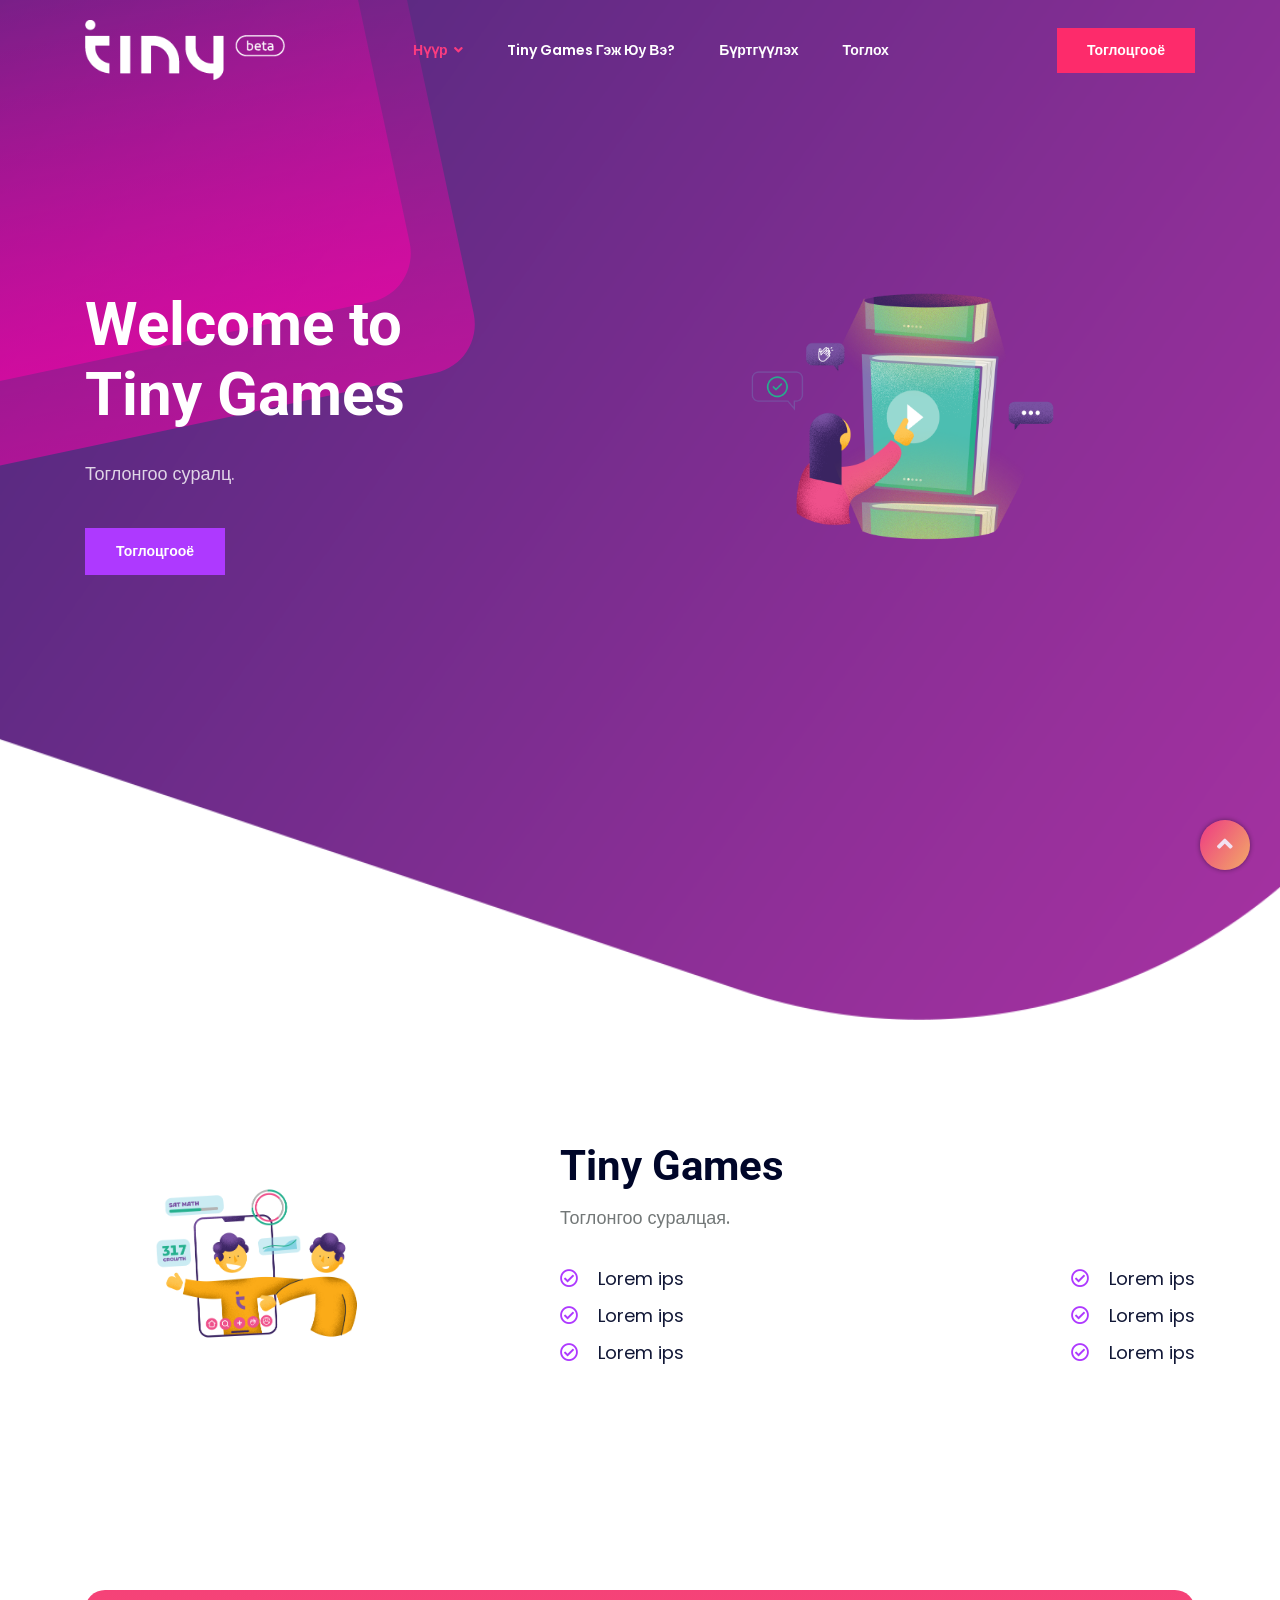
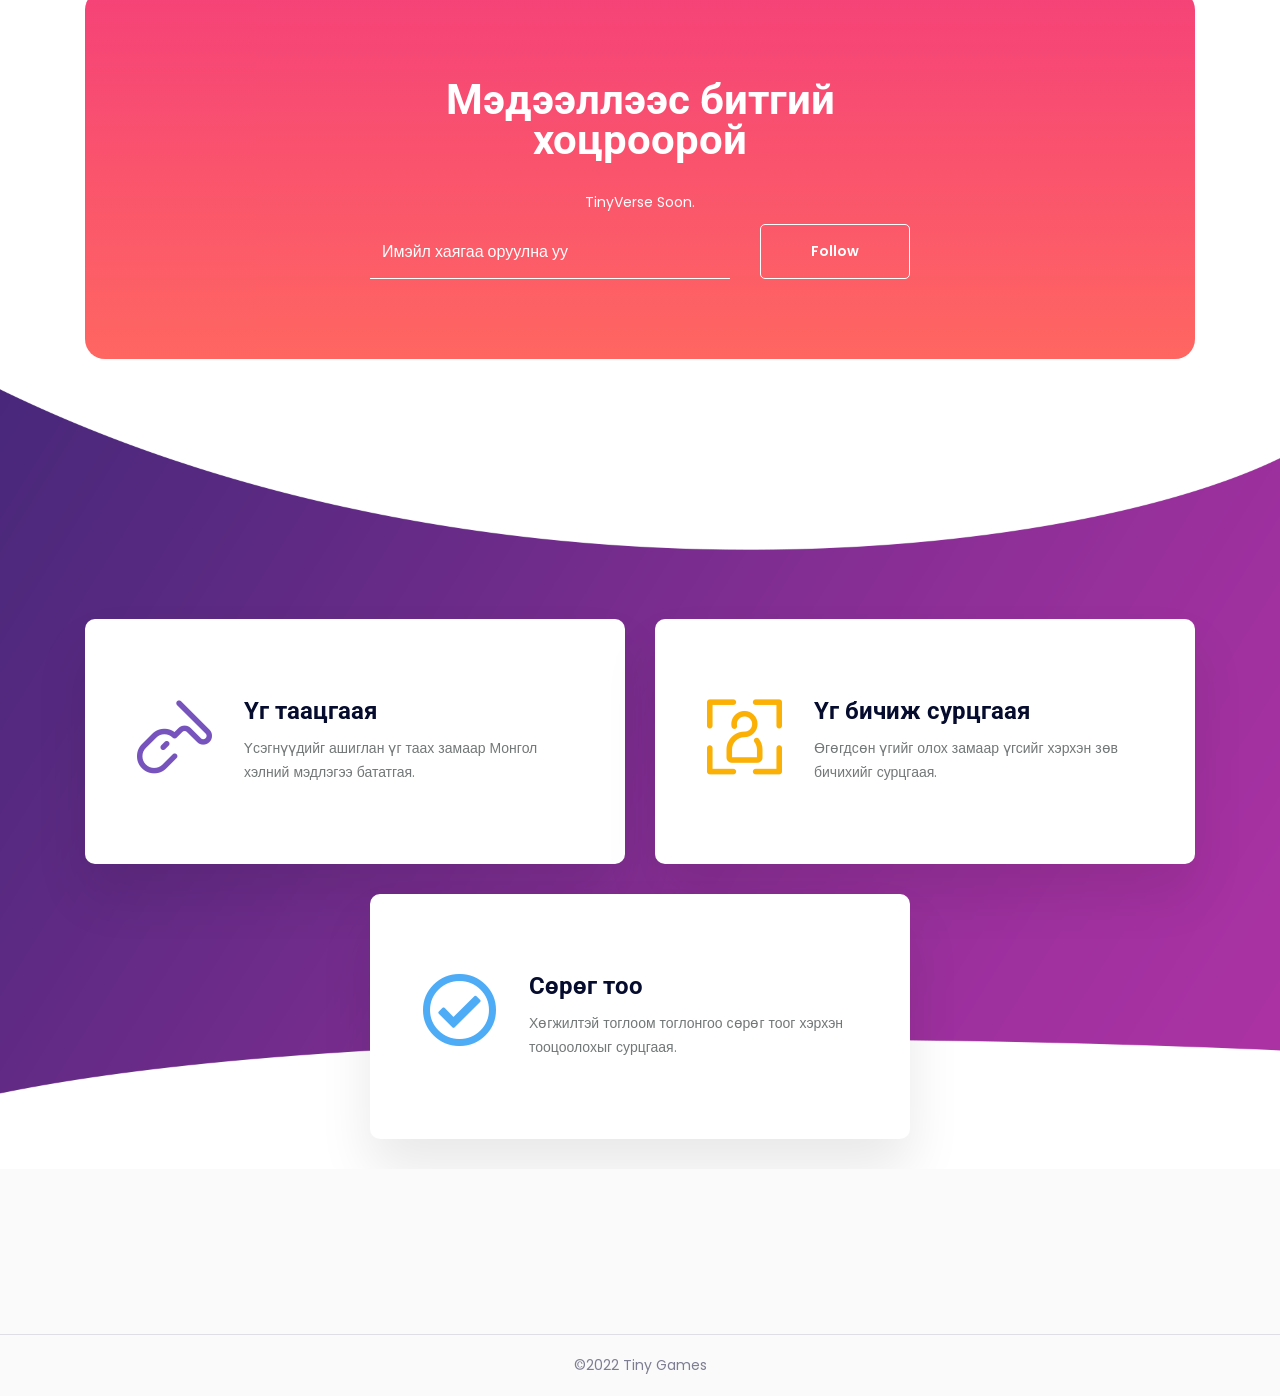
==== commit 47210b00: "push" ====
--- a/index.html
+++ b/index.html
@@ -59,10 +59,10 @@
                 <div class="collapse navbar-collapse" id="bizcoxx_main_menu">
                     <ul class="navbar-nav">
                         <li class="menu-item-has-children current-menu-item">
-                            <a href="#">Home</a>
+                            <a href="#">Нүүр</a>
                             <ul class="sub-menu">
                              
-                                <li><a href="index-8.html"> Нүүр </a></li>
+                                <!-- <li><a href="index-8.html"> Нүүр </a></li> -->
                                 
                             </ul>
                         </li>
@@ -77,7 +77,7 @@
                                 <li><a href="coming-soon.html">Coming Soon</a></li> -->
                             <!-- </ul>
                         </li> -->
-                        <li><a href="#about"> Tiny games? </a></li>
+                        <li><a href="#"> Tiny Games гэж юу вэ? </a></li>
                         <li><a href="#how"> Бүртгүүлэх </a></li>
                         <li><a href="#overview"> Тоглох </a></li>
                     </ul>
@@ -101,7 +101,7 @@
                     <div class="header-inner">
                         <!-- header inner -->
                         <h1 class="title"> Welcome to <br> Tiny Games </h1>
-                        <p> lorem ipsum </p>
+                        <p> Тоглонгоо суралц. </p>
                         <div class="btn-wrapper padding-top-30">
                             <a href="#" class="boxed-btn btn-gym"> Тоглоцгооё </a>
                         </div>
@@ -122,8 +122,8 @@
                 </div>
                 <div class="col-lg-7 offset-lg-1">
                     <div class="section-title gym padding-bottom-25">
-                        <h4 class="title">Simply Work It</h4>
-                        <p> Lorem ipsum </p>
+                        <h4 class="title"> Tiny Games </h4>
+                        <p> Тоглонгоо суралцая. </p>
                     </div>
                     <div class="content-wrap">
                         <ul class="content">
@@ -138,12 +138,12 @@
                         </ul>
                     </div>
                     <div class="apps-download">
-                        <div class="download-img">
+                        <!-- <div class="download-img">
                             <a href=""> <img src="assets/img/download/01.png" alt=""></a>
                         </div>
                         <div class="download-img style-01">
                             <a href=""> <img src="assets/img/download/02.png" alt=""></a>
-                        </div>
+                        </div> -->
                     </div>
                 </div>
             </div>
@@ -182,22 +182,22 @@
                             <i class="flaticon-mouse"></i>
                         </div>
                         <div class="content">
-                            <h4 class="title"> Цагаан толгой </h4>
-                            <p> 2р ангийн Монгол хэлний эд зүйлс гэсэн хичээлийг үзэцгээе. </p>
+                            <h4 class="title"> Үг таацгаая </h4>
+                            <p> Үсэгнүүдийг ашиглан үг таах замаар Монгол хэлний мэдлэгээ бататгая. </p>
                         </div>
                          </div>
                     </a>
                 </div>
                 <div class="col-lg-6">
 
-                    <a href="#">
+                    <a href="https://mondle.vercel.app/">
                     <div class="single-workout-item">
                         <div class="icon style-01">
                             <i class="flaticon-user"></i>
                         </div>
                         <div class="content">
-                            <h4 class="title"> Үг таацгаая </h4>
-                            <p> Үг таах замаар Монгол хэлний 3-р ангийн хичээлээ бататгая. </p>
+                            <h4 class="title"> Үг бичиж сурцгаая </h4>
+                            <p> Өгөгдсөн үгийг олох замаар үгсийг хэрхэн зөв бичихийг сурцгаая. </p>
                         </div>
                     </div>
                 </a>
@@ -209,8 +209,8 @@
                             <i class="far fa-check-circle"></i>
                         </div>
                         <div class="content">
-                            <h4 class="title"> Хасах тоо сурцгаая </h4>
-                            <p> Хөгжилтэй тоглоом тоглонгоо хасах тоо гэсэн 6-р ангийн мэдлэгээ бататгая. </p>
+                            <h4 class="title"> Сөрөг тоо  </h4>
+                            <p> Хөгжилтэй тоглоом тоглонгоо сөрөг тоог хэрхэн тооцоолохыг сурцгаая. </p>
                         </div>
                     </div>
                     
